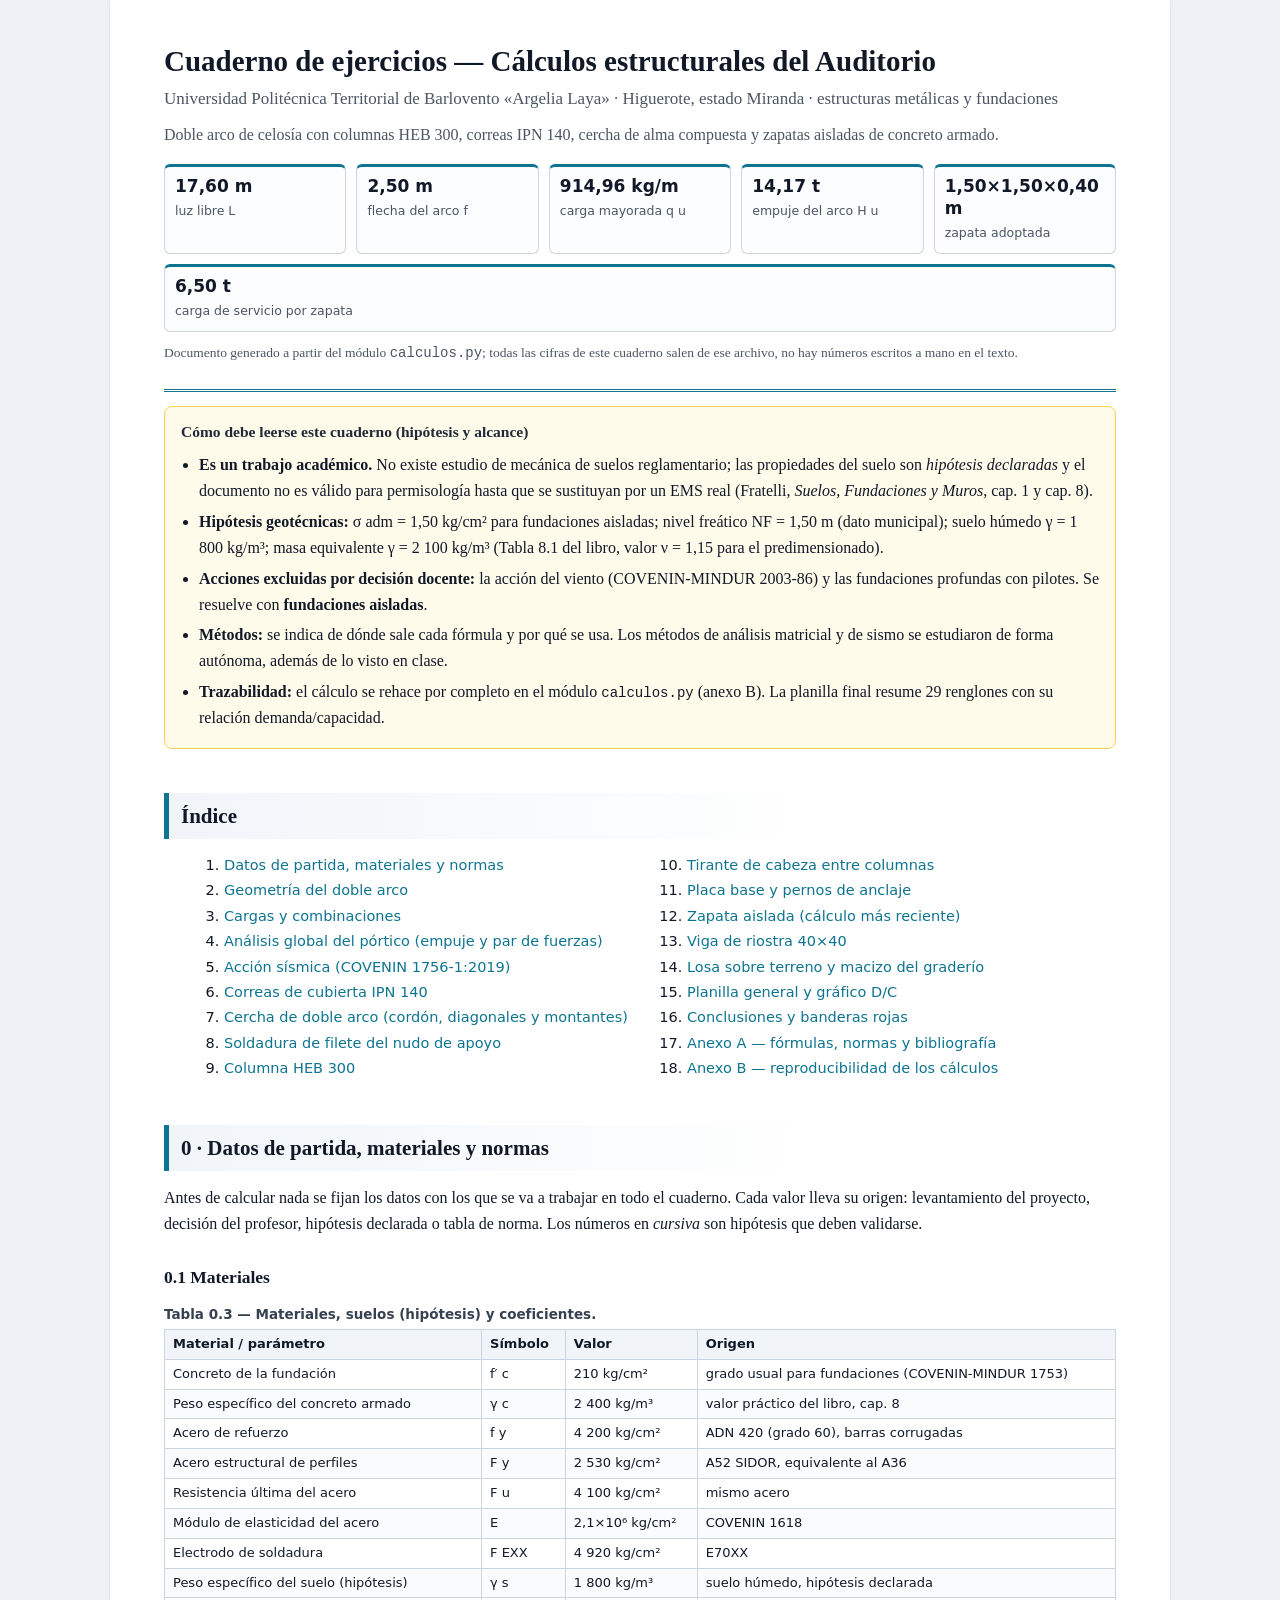
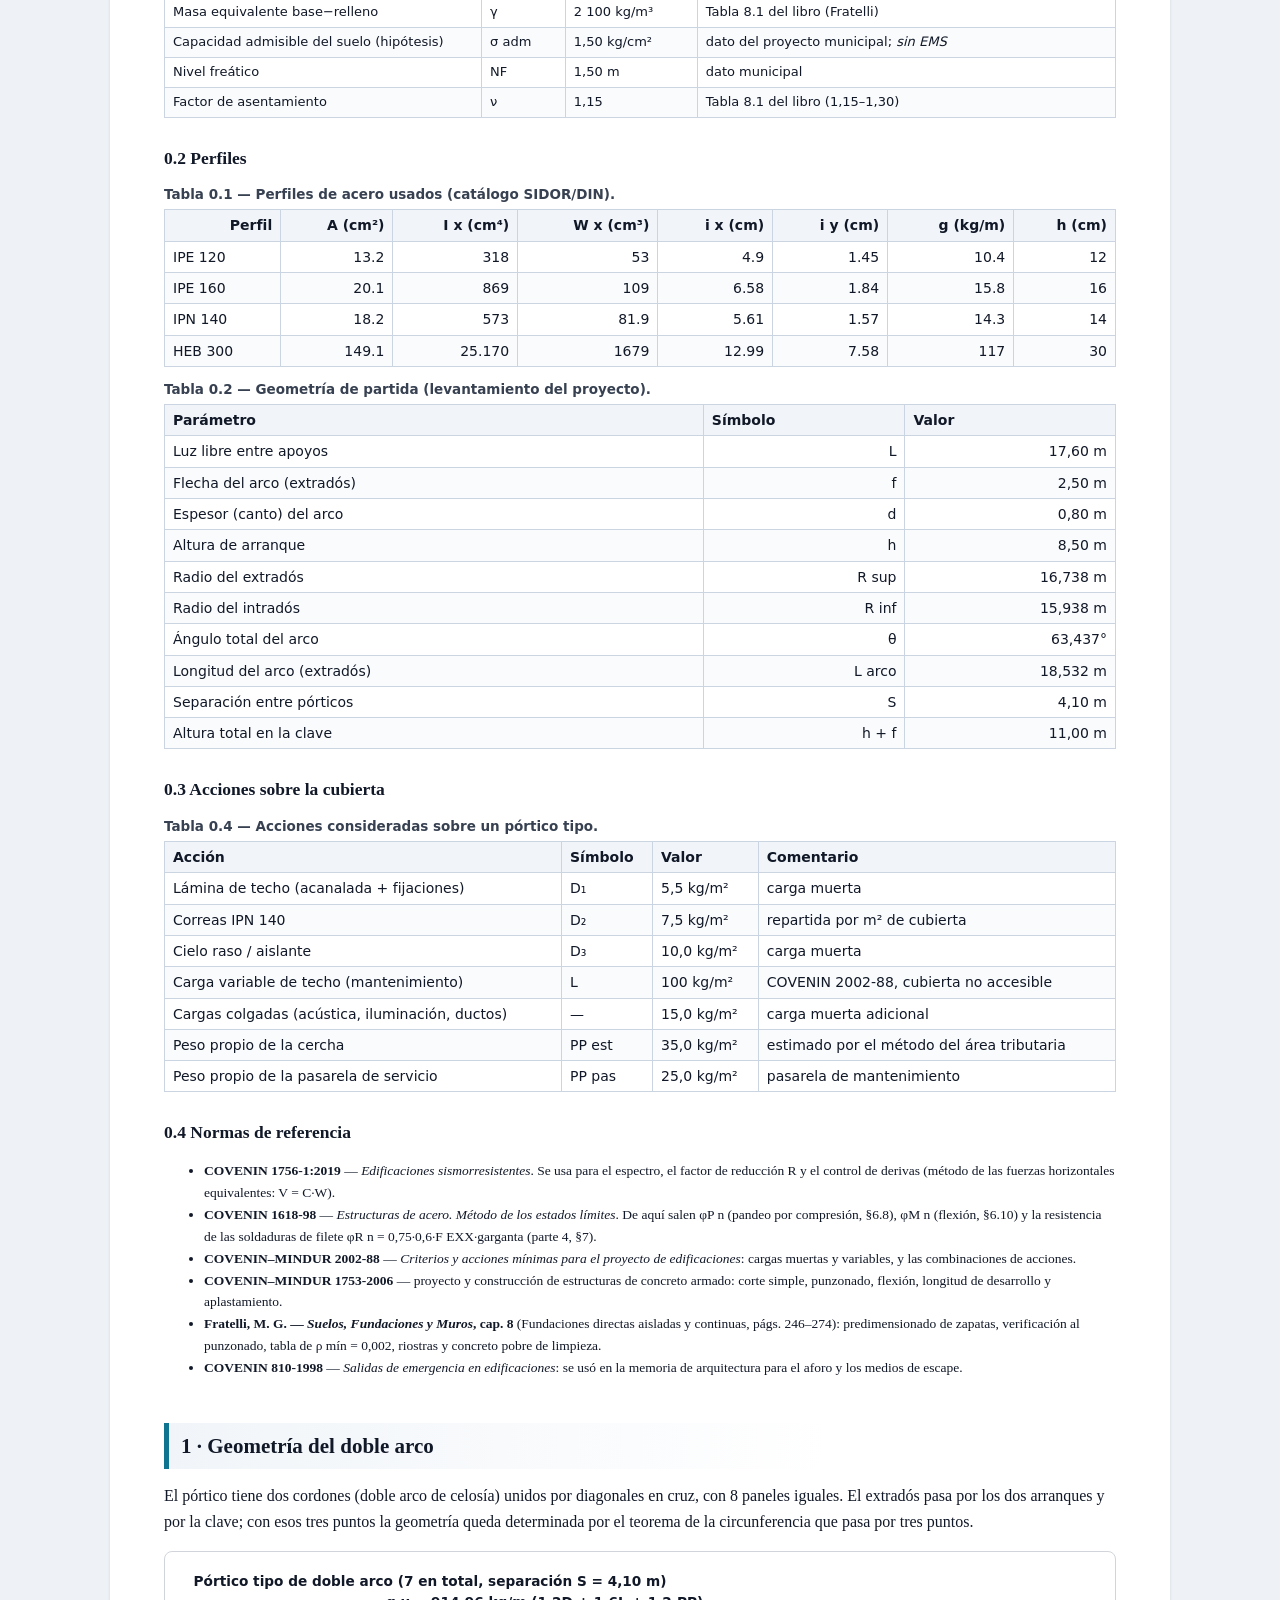
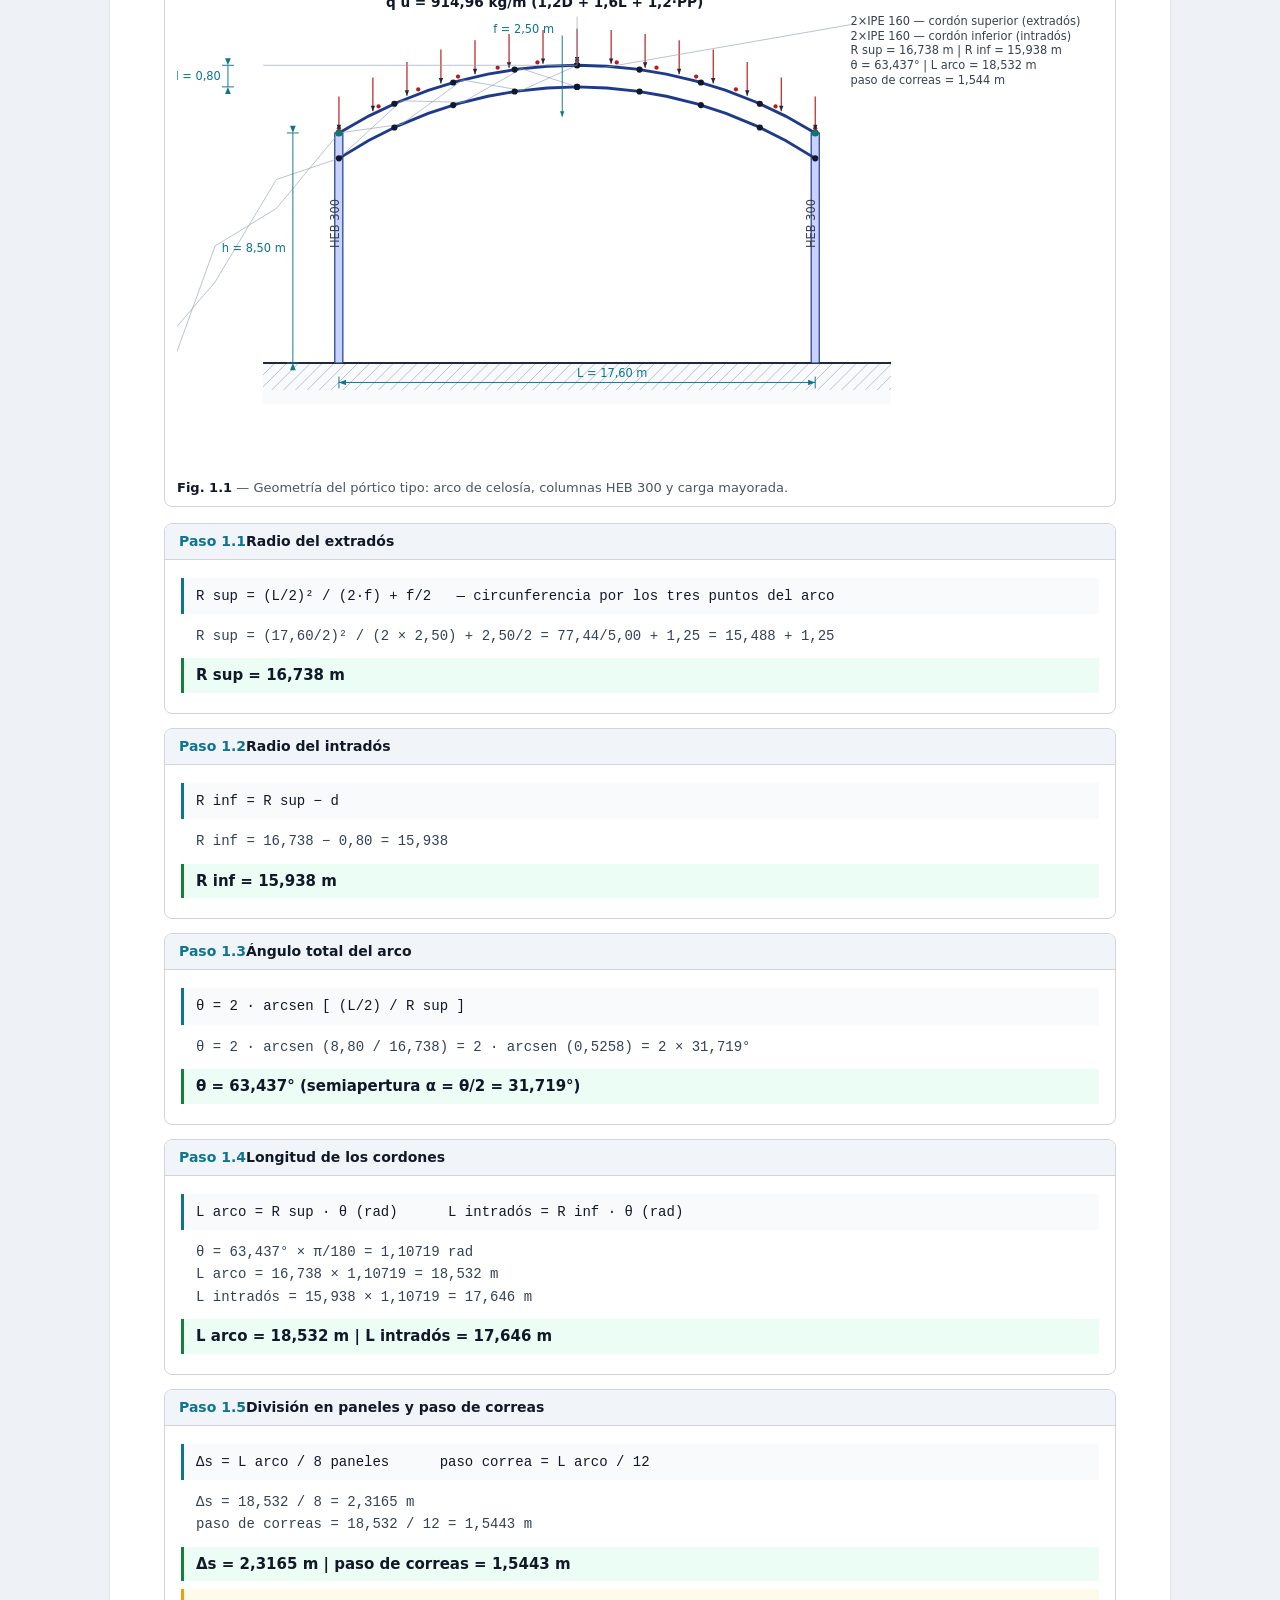
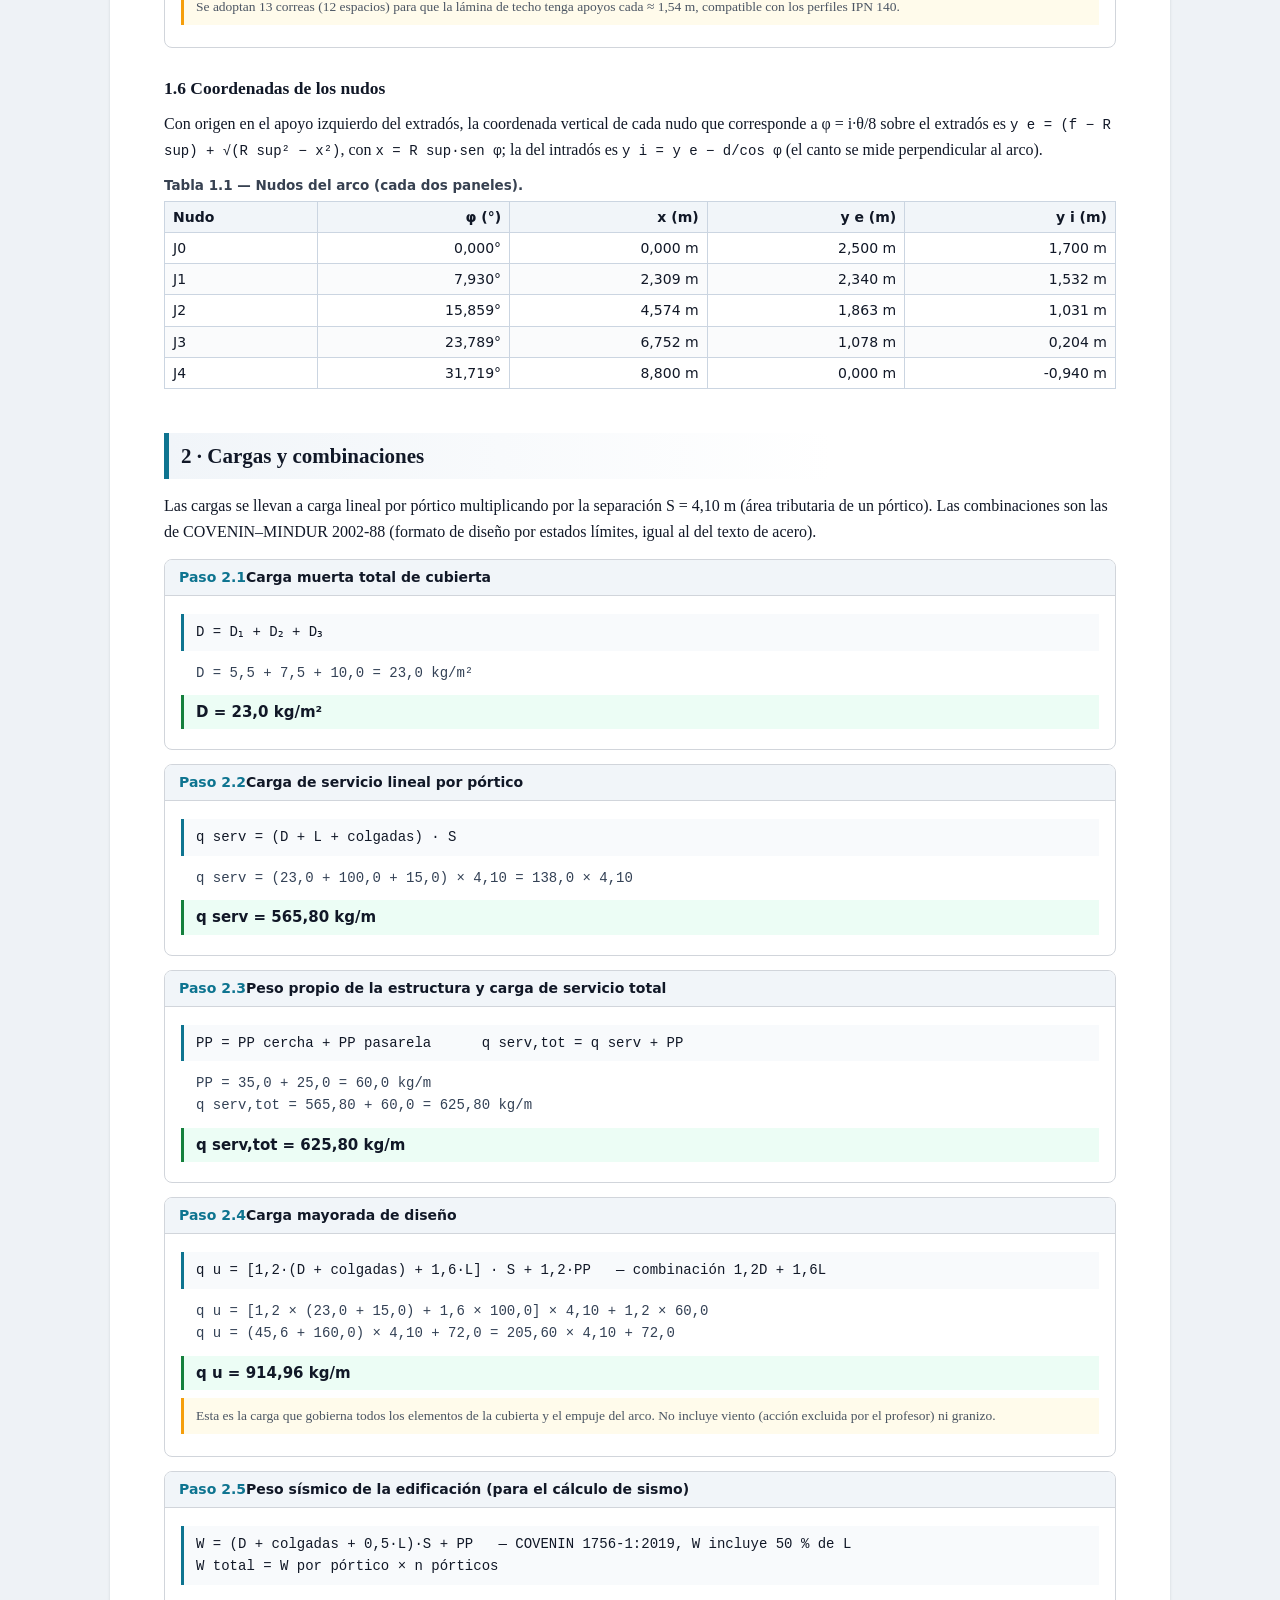
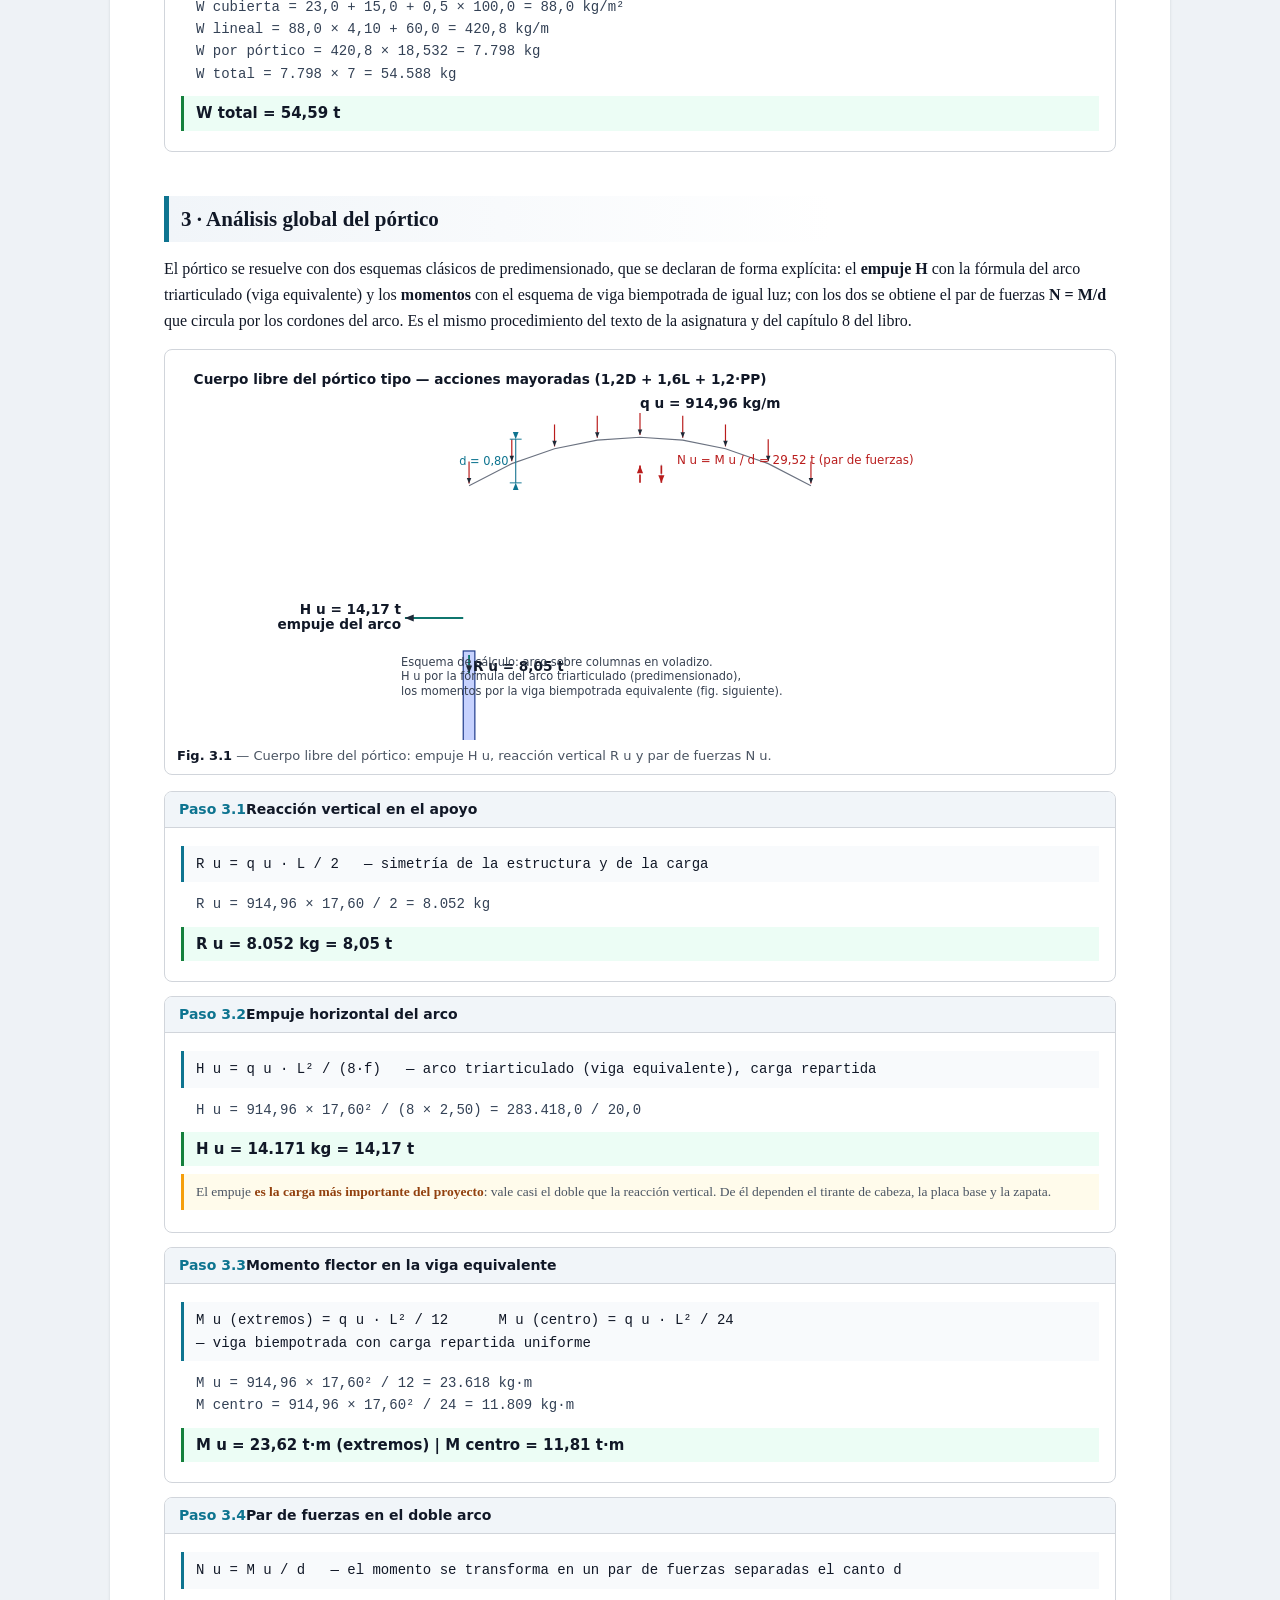
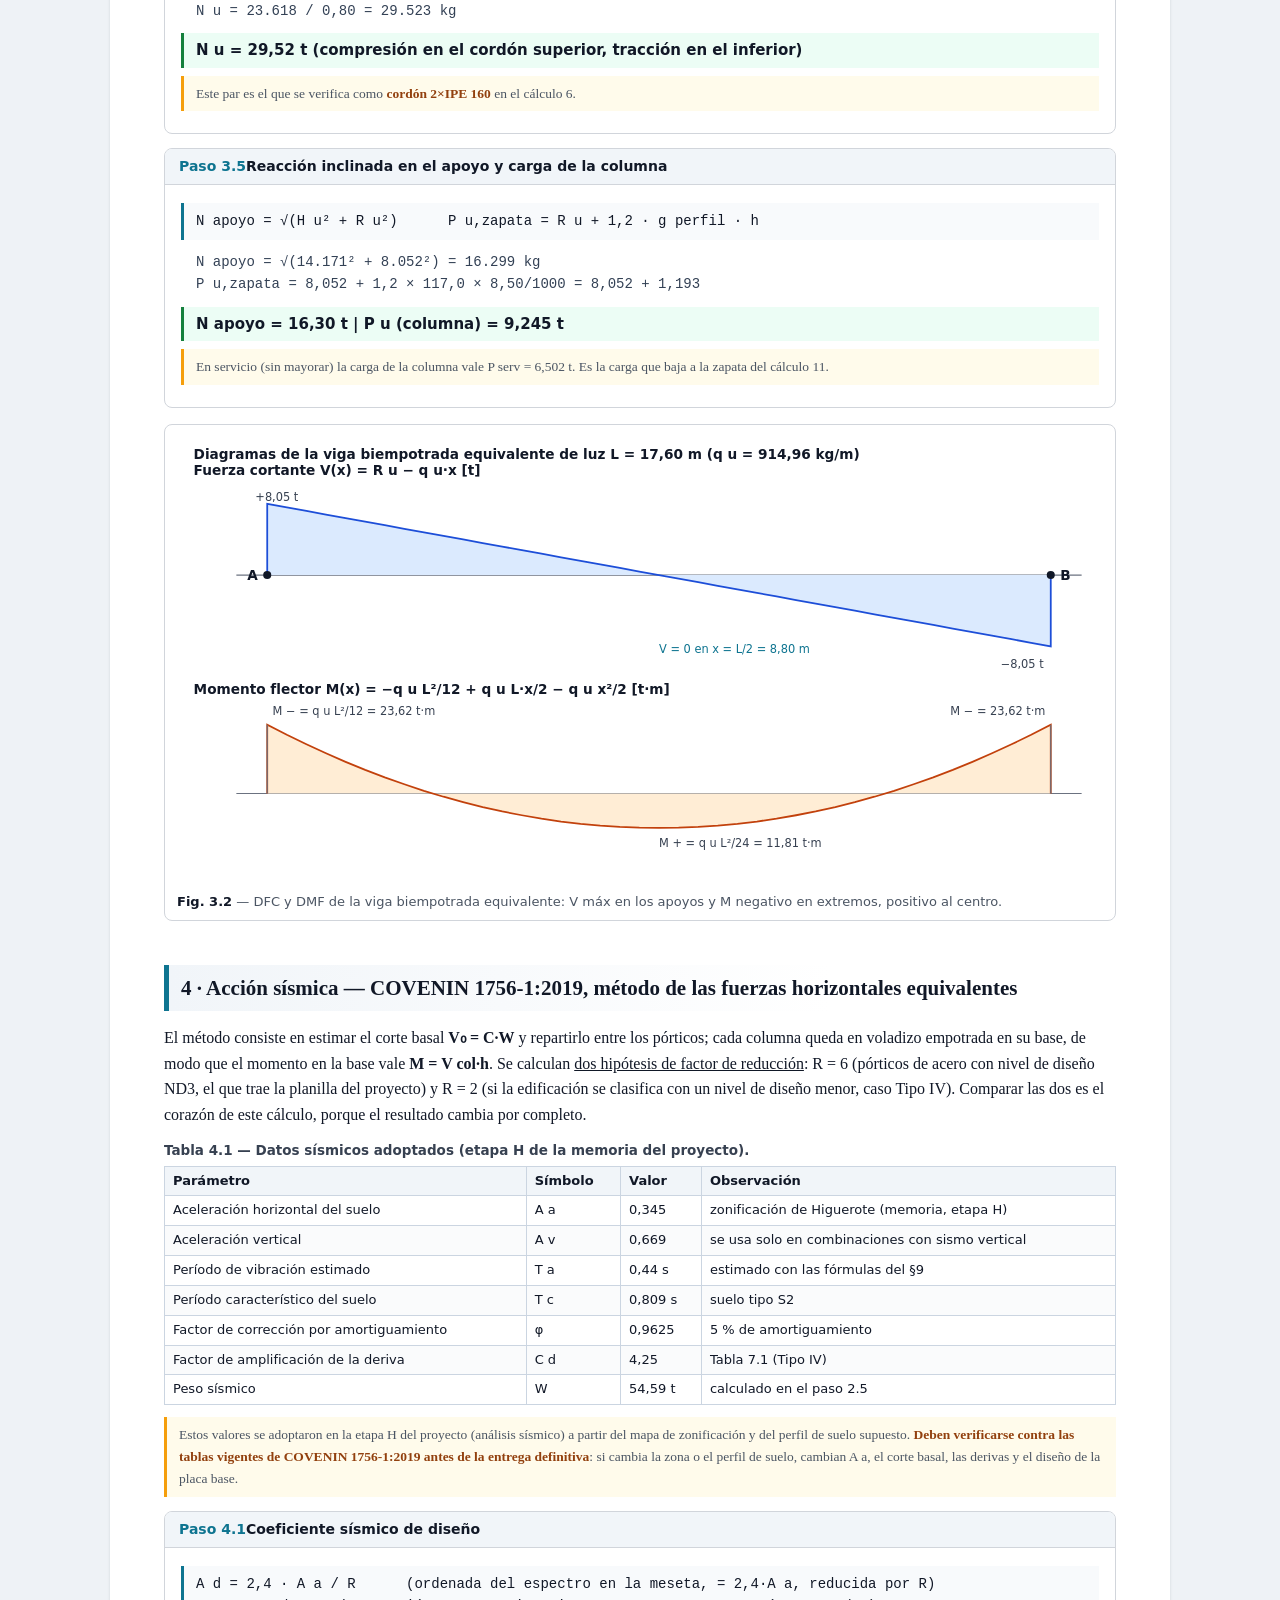
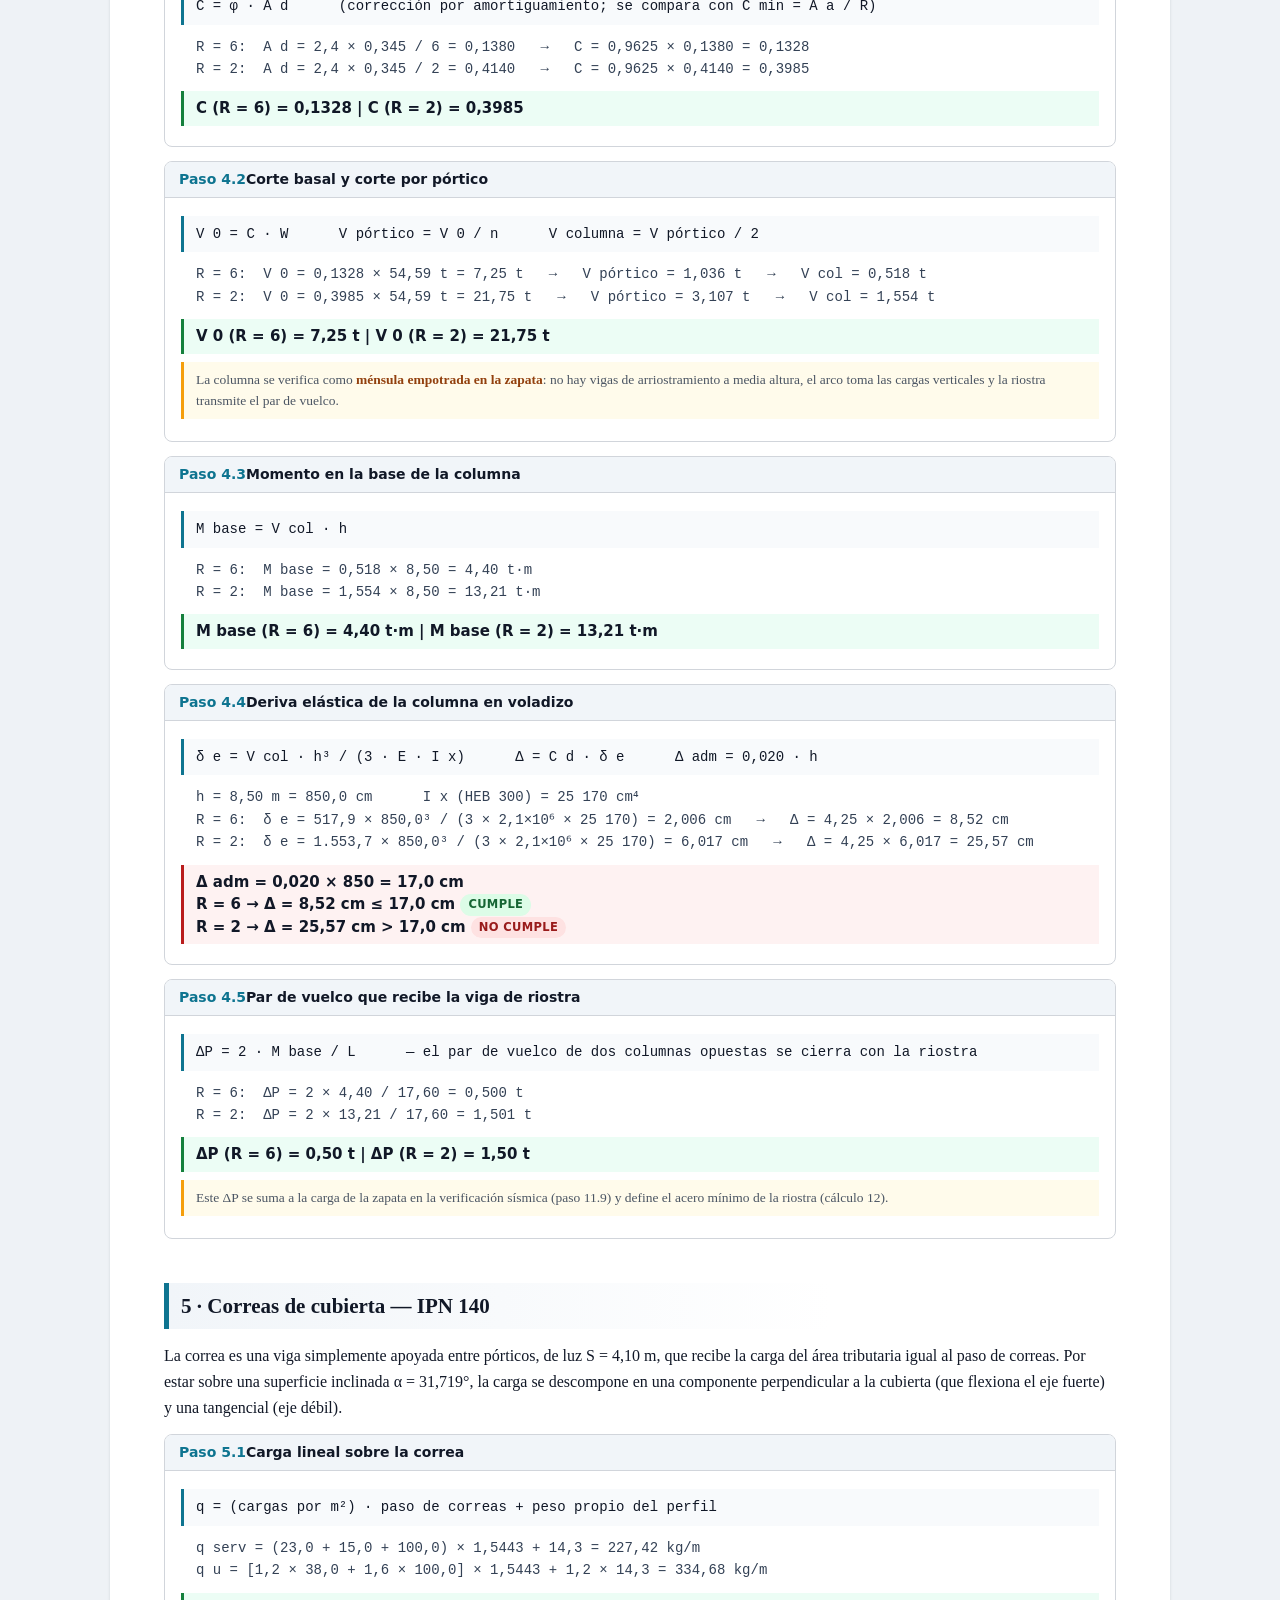
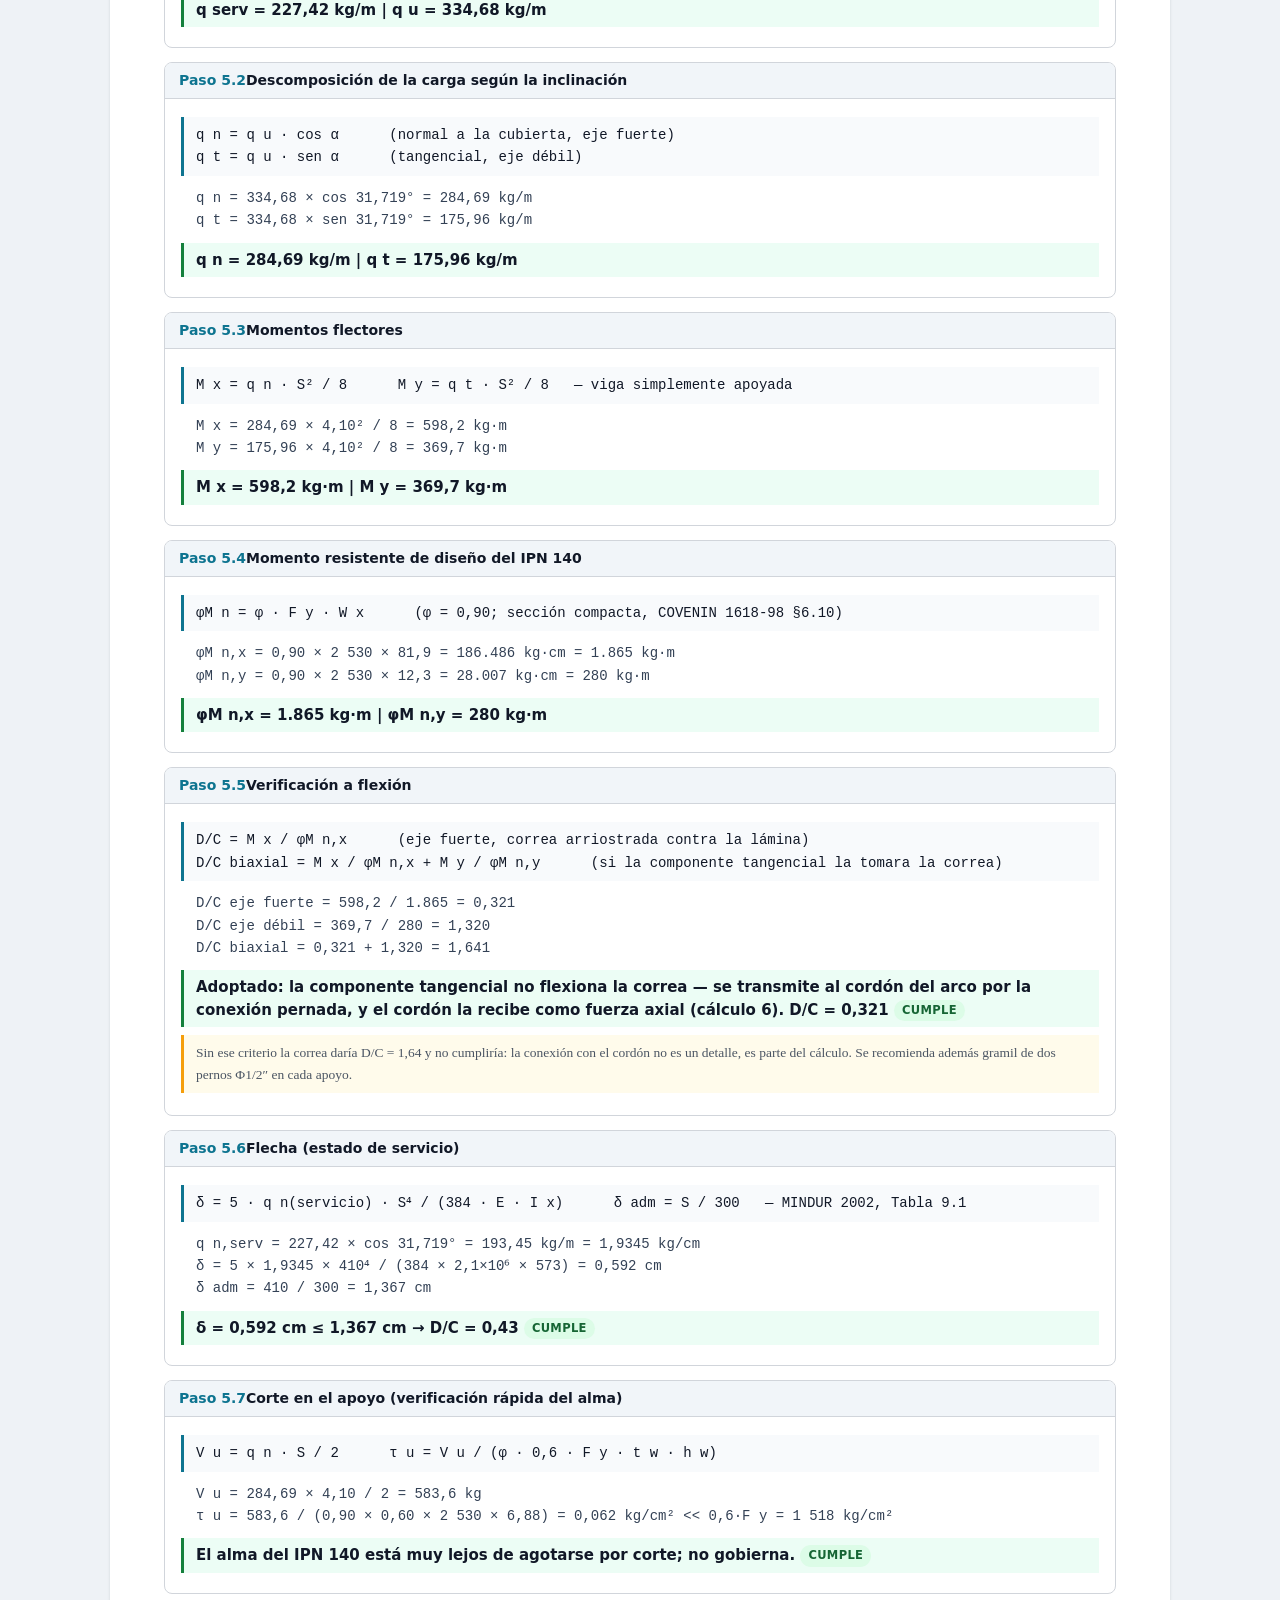
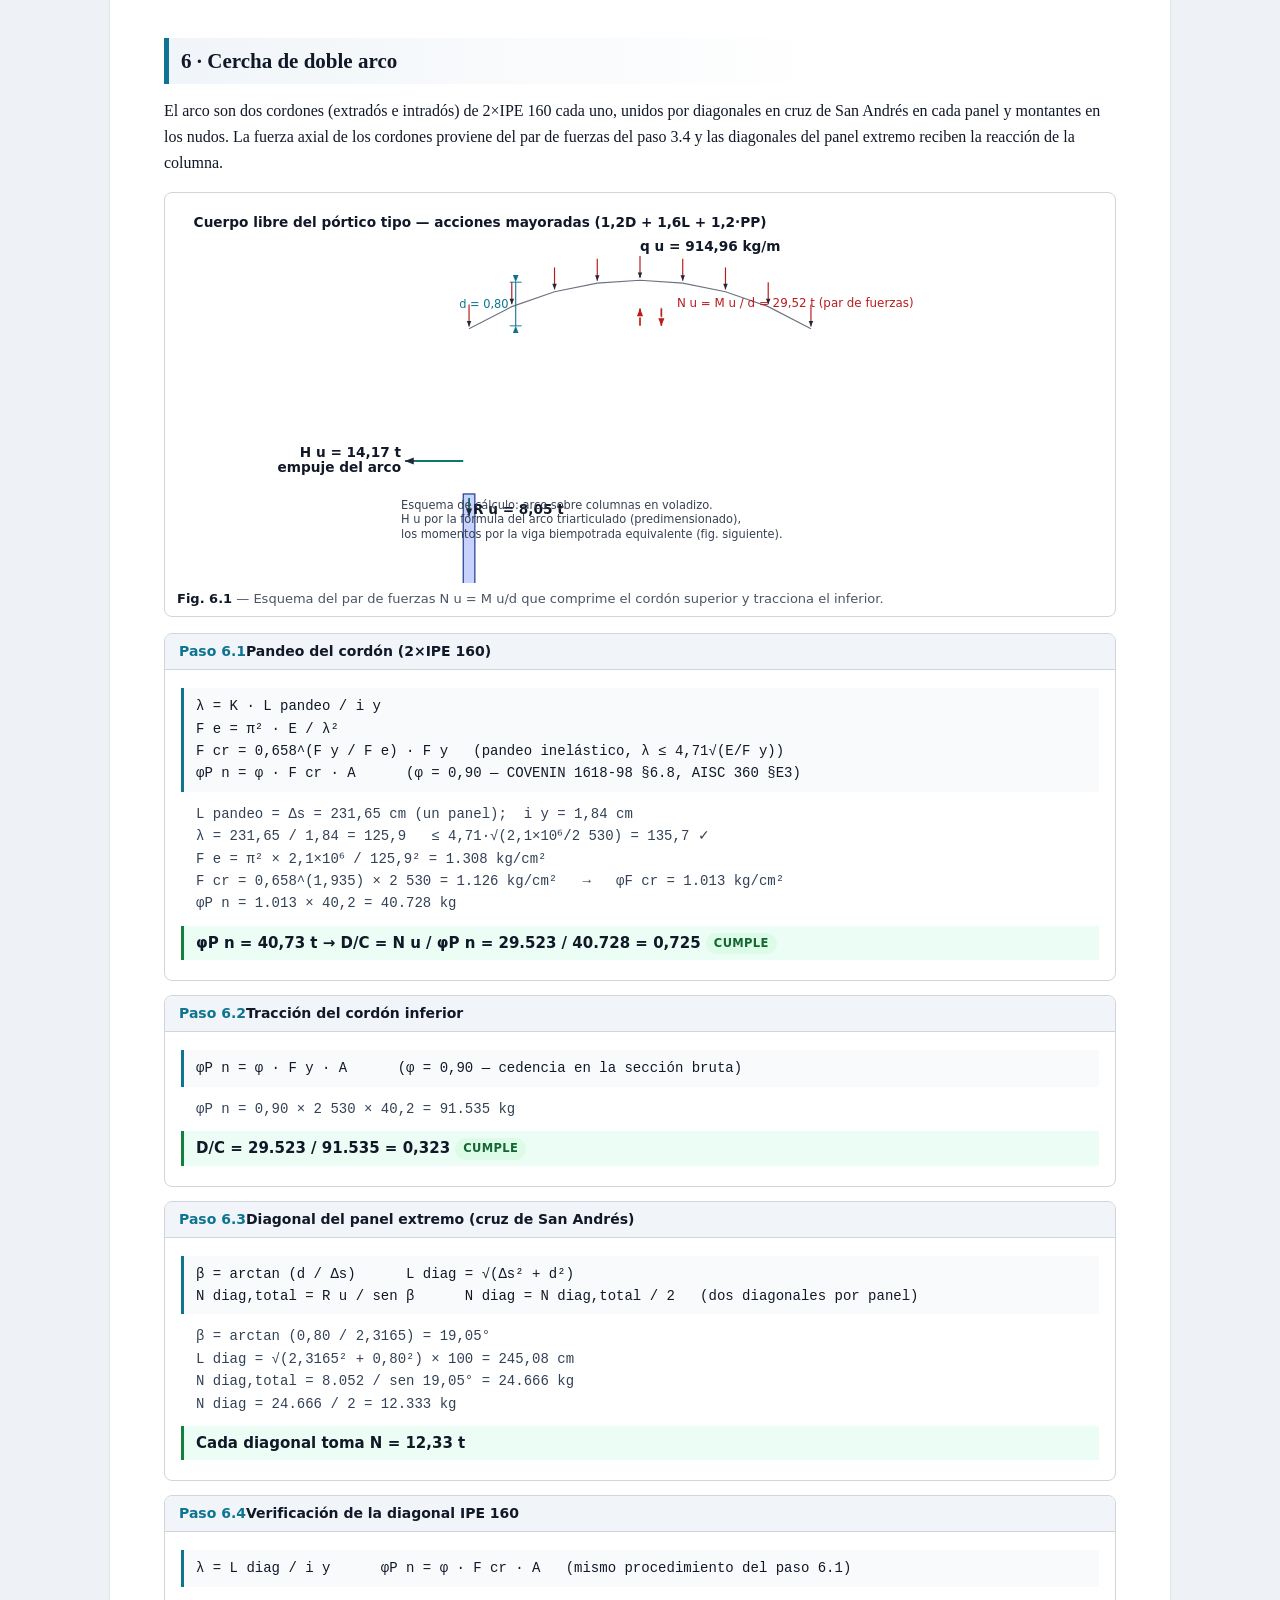
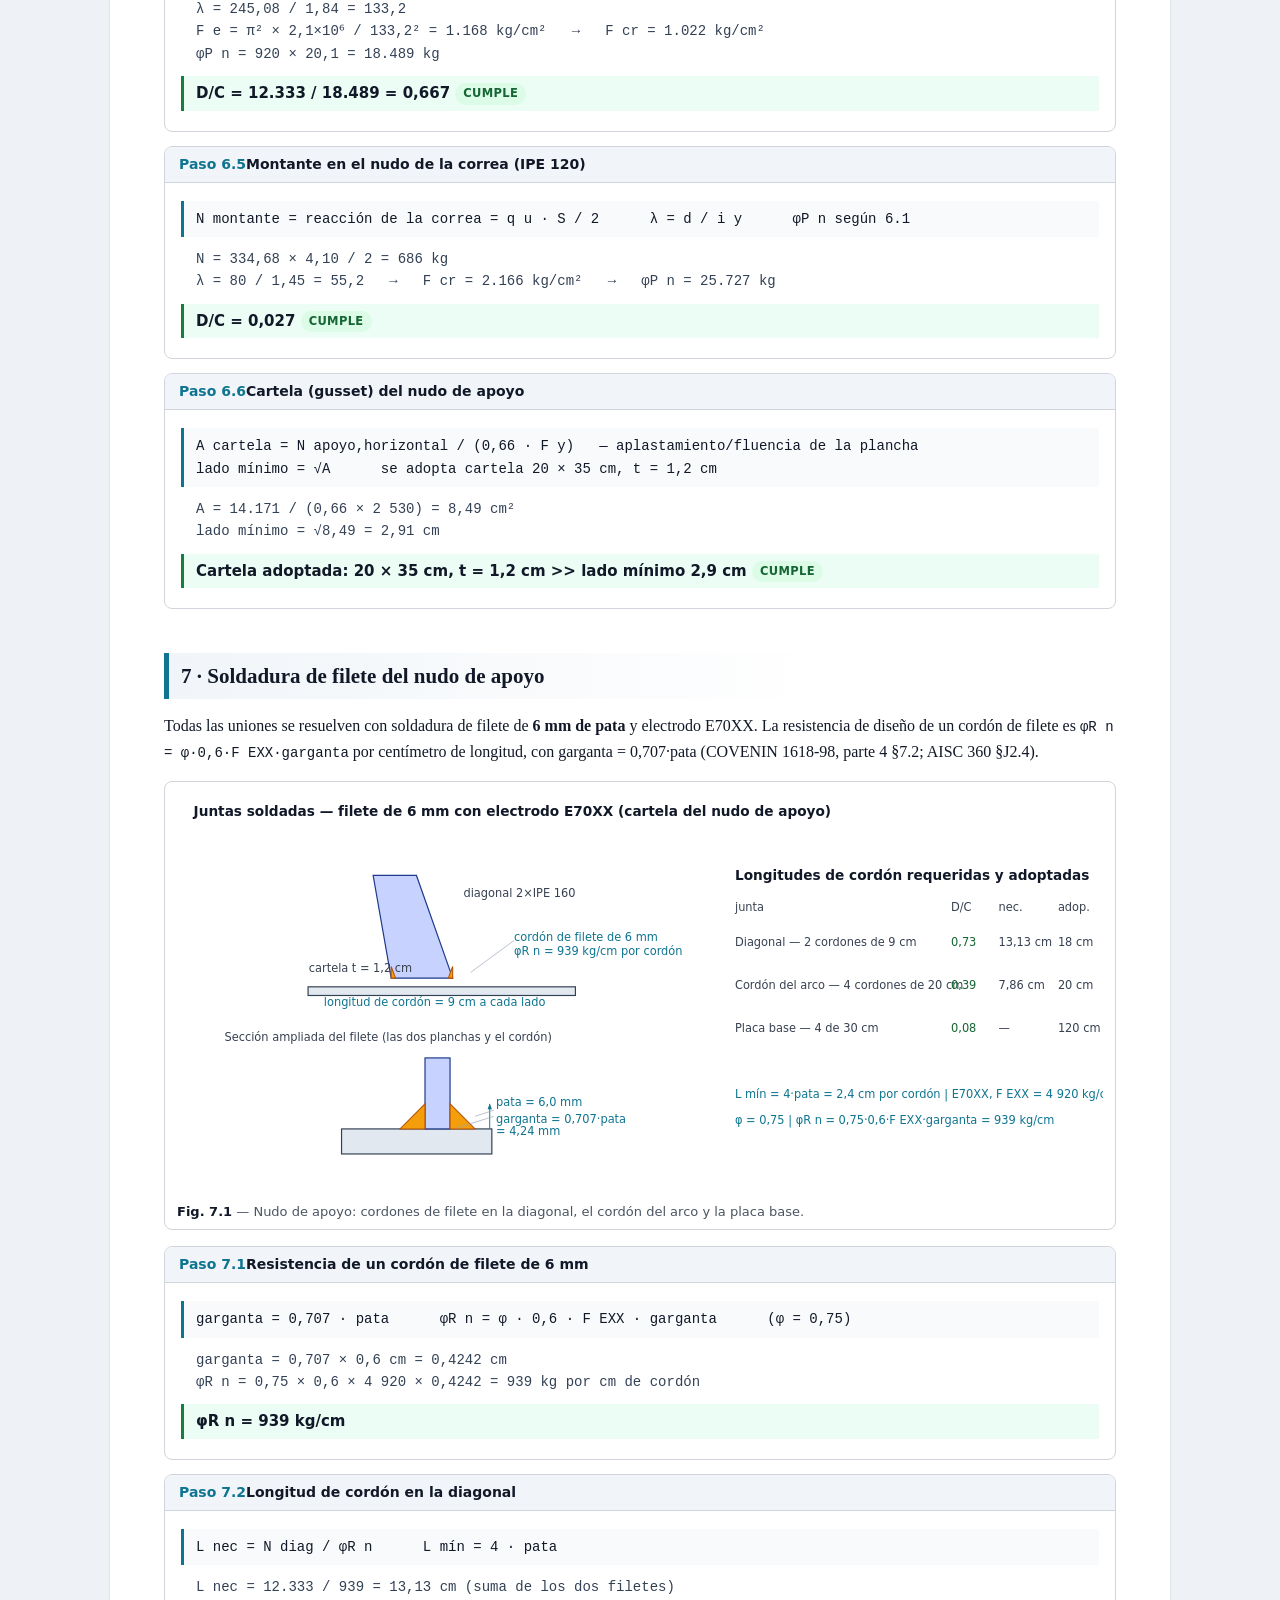
==== cuaderno/cuaderno.html @ 61bf7640 "Cuaderno de cálculos en HTML5 del auditorio (planilla, fórmulas paso a paso y figuras SVG) - calculo" ====
<!DOCTYPE html>
<html lang="es">
<head>
<meta charset="utf-8">
<meta name="viewport" content="width=device-width, initial-scale=1">
<title>Cuaderno de cálculos — Auditorio UPT Barlovento «Argelia Laya» (Higuerote)</title>
<style>
:root{
  --ink:#111827; --sub:#4b5563; --rule:#d1d5db; --accent:#0e7490; --accent2:#0f766e;
  --ok:#15803d; --bad:#b91c1c; --warn-bg:#fffbeb; --warn-br:#f59e0b;
  --fml-bg:#f8fafc; --res-bg:#ecfdf5; --bad-bg:#fef2f2;
}
*{box-sizing:border-box}
html{-webkit-text-size-adjust:100%}
body{margin:0;background:#eef2f6;color:var(--ink);
     font:16px/1.62 Georgia,'Times New Roman',serif}
.hoja{max-width:1060px;margin:0 auto;background:#fff;padding:44px 54px 64px;
      box-shadow:0 1px 3px rgba(15,23,42,.12)}
h1{font-size:29px;line-height:1.22;margin:0 0 6px}
h1+.sub{font-size:17px;color:var(--sub);margin:0 0 4px}
h2{font-size:21px;margin:44px 0 14px;padding:6px 0 6px 12px;border-left:5px solid var(--accent);
   background:linear-gradient(90deg,#f1f5f9,transparent 70%)}
h3{font-size:17.5px;margin:26px 0 8px}
h4{font-size:15.5px;margin:18px 0 6px;color:#1f2937}
p{margin:9px 0}
small,.small{font-size:13.5px}
.sub{color:var(--sub)}
code,.mono{font:14px/1.5 ui-monospace,SFMono-Regular,Consolas,'Liberation Mono',monospace}
a{color:#0e7490}
hr{border:0;border-top:1px solid var(--rule);margin:26px 0}
/* ---------- portada ---------- */
.portada{border-bottom:3px double var(--accent);padding-bottom:16px;margin-bottom:8px}
.portada .meta{font-size:13.5px;color:var(--sub);margin-top:10px}
.kpis{display:flex;flex-wrap:wrap;gap:10px;margin:16px 0 4px}
.kpi{flex:1 1 160px;border:1px solid var(--rule);border-top:3px solid var(--accent);border-radius:6px;
     padding:8px 10px;background:#fbfdff}
.kpi b{display:block;font:600 17px/1.3 system-ui,-apple-system,sans-serif}
.kpi span{font-size:12.5px;color:var(--sub);font-family:system-ui,-apple-system,sans-serif}
.caja{border:1px solid var(--rule);border-radius:8px;padding:12px 16px;background:#fbfdff;margin:14px 0}
.caja.aviso{background:var(--warn-bg);border-color:#fcd34d}
.caja.aviso h4{margin-top:0}
.caja ul{margin:8px 0 4px 18px;padding:0}
.caja li{margin:5px 0}
/* ---------- pasos de cálculo ---------- */
.calc{border:1px solid var(--rule);border-radius:8px;background:#fff;margin:14px 0;overflow:hidden}
.calc>.hd{background:#f1f5f9;border-bottom:1px solid var(--rule);padding:7px 14px;
          font:600 14px/1.5 system-ui,-apple-system,sans-serif}
.calc>.hd .n{display:inline-block;min-width:64px;color:var(--accent)}
.calc>.bd{padding:10px 16px 14px}
.fml{font:14px/1.6 ui-monospace,SFMono-Regular,Consolas,monospace;background:var(--fml-bg);
     border-left:3px solid var(--accent);padding:7px 12px;margin:8px 0;overflow-x:auto;white-space:pre-wrap}
.sus{font:14px/1.6 ui-monospace,SFMono-Regular,Consolas,monospace;color:#334155;
     padding:3px 0 3px 15px;margin:2px 0 8px;overflow-x:auto;white-space:pre-wrap}
.res{font:600 15px/1.5 system-ui,-apple-system,sans-serif;background:var(--res-bg);
     border-left:3px solid var(--ok);padding:6px 12px;margin:6px 0}
.res.bad{background:var(--bad-bg);border-color:var(--bad)}
.res ul{margin:0 0 0 16px;padding:0}
.nota{font-size:13.5px;background:var(--warn-bg);border-left:3px solid var(--warn-br);
      padding:7px 12px;margin:8px 0;color:#4b5563}
.nota b{color:#92400e}
.badge{display:inline-block;padding:1px 8px;border-radius:999px;font:600 11.5px/1.7 system-ui,sans-serif;
       letter-spacing:.03em;text-transform:uppercase;vertical-align:1px}
.b-ok{background:#dcfce7;color:#166534}
.b-bad{background:#fee2e2;color:#991b1b}
.b-nt{background:#e2e8f0;color:#334155}
/* ---------- tablas ---------- */
table{width:100%;border-collapse:collapse;margin:12px 0;font:14px/1.45 system-ui,-apple-system,sans-serif}
caption{caption-side:top;text-align:left;font:600 13.5px/1.5 system-ui,sans-serif;color:#374151;padding-bottom:5px}
th,td{border:1px solid #cbd5e1;padding:5px 8px;vertical-align:top}
th{background:#f1f5f9;text-align:left;font-weight:600}
td.n,th.n{text-align:right;font-variant-numeric:tabular-nums}
tbody tr:nth-child(even) td{background:#fafbfc}
table.chica{font-size:13px}
tr.tot td{font-weight:600;background:#f1f5f9!important}
/* ---------- figuras ---------- */
figure{margin:16px 0;border:1px solid var(--rule);border-radius:8px;padding:10px 12px 8px;background:#fff}
figure svg{display:block;width:100%;height:auto}
figcaption{font:13px/1.5 system-ui,-apple-system,sans-serif;color:var(--sub);margin-top:6px}
figcaption b{color:var(--ink)}
/* ---------- índice ---------- */
ol.toc{columns:2;column-gap:34px;font:14.5px/1.75 system-ui,-apple-system,sans-serif;margin:8px 0 0 20px}
ol.toc a{text-decoration:none}
ol.toc a:hover{text-decoration:underline}
/* ---------- estilos internos de las figuras SVG ---------- */
.fig{background:#fff}
.fig .ln{fill:none;stroke:#1f2937;stroke-width:1.6}
.fig .ln2{fill:none;stroke:#6b7280;stroke-width:.95}
.fig .thin{fill:none;stroke:#94a3b8;stroke-width:.55}
.fig .dash{fill:none;stroke:#b45309;stroke-width:1.3;stroke-dasharray:6 4}
.fig .dim{fill:none;stroke:#0e7490;stroke-width:.8}
.fig .steel{fill:none;stroke:#1e3a8a;stroke-width:2.4}
.fig .bar{fill:none;stroke:#0f766e;stroke-width:1.5}
.fig .bar2{fill:#0f766e;stroke:#0f766e}
.fig .bolt{fill:none;stroke:#334155;stroke-width:1.1}
.fig .stirrup{fill:none;stroke:#7c3aed;stroke-width:1.1}
.fig .weld,.fig .weld2{fill:#f59e0b;stroke:#b45309;stroke-width:.9}
.fig .weld2{fill:none;stroke:#b45309;stroke-width:2.6;stroke-linecap:round}
.fig .qload{fill:none;stroke:#b91c1c;stroke-width:1}
.fig .Npar{fill:none;stroke:#b91c1c;stroke-width:1.4;stroke-dasharray:7 4}
.fig .Harrow{fill:none;stroke:#0f766e;stroke-width:1.6}
.fig .pl{fill:none;stroke:#b45309;stroke-width:1.2}
.fig .nf{fill:none;stroke:#0284c7;stroke-width:1;stroke-dasharray:9 3 2 3}
.fig .scut{fill:none;stroke:#be123c;stroke-width:1.1;stroke-dasharray:5 3}
.fig .dfc{fill:none;stroke:#1d4ed8;stroke-width:1.5}
.fig .dfcfill{fill:#dbeafe;stroke:none}
.fig .dmf{fill:none;stroke:#c2410c;stroke-width:1.5}
.fig .dmffill{fill:#ffedd5;stroke:none}
.fig .conc{fill:#e2e8f0;stroke:#334155;stroke-width:1}
.fig .poor{fill:#d6d3d1;stroke:#57534e;stroke-width:.8}
.fig .soilfill{fill:#f1f5f9;stroke:none}
.fig .placa{fill:#fde68a;stroke:#92400e;stroke-width:1}
.fig .steelbox,.fig .steelbox2{fill:#c7d2fe;stroke:#1e3a8a;stroke-width:1}
.fig .steelfill{fill:#dbeafe;stroke:#1e3a8a;stroke-width:1}
.fig .colbox{fill:#a5b4fc;stroke:#1e3a8a;stroke-width:1}
.fig .macizo{fill:#e2e8f0;stroke:#94a3b8;stroke-width:.6}
.fig .ground{fill:#f8fafc;stroke:none}
.fig .dot{fill:#111827}.fig .dot2{fill:#b91c1c}.fig .dot3{fill:#0f766e}
.fig .track{fill:#eef2f7;stroke:none}
.fig .barok{fill:#16a34a}.fig .barbad{fill:#dc2626}
.fig .lim{fill:none;stroke:#dc2626;stroke-width:1.4}
.fig .grid{fill:none;stroke:#cbd5e1;stroke-width:.8}
.fig .tx{font:11px -apple-system,system-ui,sans-serif;fill:#111827}
.fig .txs{font:9.6px -apple-system,system-ui,sans-serif;fill:#374151}
.fig .txb{font:bold 11.5px -apple-system,system-ui,sans-serif;fill:#111827}
.fig .txdim{font:9.6px -apple-system,system-ui,sans-serif;fill:#0e7490}
.fig .txnf{font:9.6px -apple-system,system-ui,sans-serif;fill:#0284c7}
.fig .txr{font:10px -apple-system,system-ui,sans-serif;fill:#b91c1c}
.fig .txdc{font:9.6px -apple-system,system-ui,sans-serif;fill:#166534}
.fig .txbad{font:bold 9.6px -apple-system,system-ui,sans-serif;fill:#b91c1c}
.fig .txlim{font:9.6px -apple-system,system-ui,sans-serif;fill:#b91c1c}
/* ---------- impresión ---------- */
@media print{
  body{background:#fff;font-size:11pt}
  .hoja{box-shadow:none;max-width:none;padding:0 12mm}
  h2{break-before:page}
  h1,h2,h3{break-after:avoid}
  .calc,figure,table,.caja{break-inside:avoid}
  a{color:inherit}
}
</style>
</head>
<body>
<div class="hoja">

<div class="portada">
  <h1>Cuaderno de ejercicios — Cálculos estructurales del Auditorio</h1>
  <p class="sub">Universidad Politécnica Territorial de Barlovento «Argelia Laya» · Higuerote,
     estado Miranda · estructuras metálicas y fundaciones</p>
  <p class="sub">Doble arco de celosía con columnas HEB 300, correas IPN 140, cercha de alma
     compuesta y zapatas aisladas de concreto armado.</p>
  <div class="kpis">
    <div class="kpi"><b>17,60 m</b><span>luz libre L</span></div>
    <div class="kpi"><b>2,50 m</b><span>flecha del arco f</span></div>
    <div class="kpi"><b>914,96 kg/m</b><span>carga mayorada q u</span></div>
    <div class="kpi"><b>14,17 t</b><span>empuje del arco H u</span></div>
    <div class="kpi"><b>1,50×1,50×0,40 m</b><span>zapata adoptada</span></div>
    <div class="kpi"><b>6,50 t</b><span>carga de servicio por zapata</span></div>
  </div>
  <p class="meta">Documento generado a partir del módulo <code>calculos.py</code>; todas las cifras
     de este cuaderno salen de ese archivo, no hay números escritos a mano en el texto.</p>
</div>

<div class="caja aviso">
  <h4>Cómo debe leerse este cuaderno (hipótesis y alcance)</h4>
  <ul>
    <li><b>Es un trabajo académico.</b> No existe estudio de mecánica de suelos reglamentario;
        las propiedades del suelo son <i>hipótesis declaradas</i> y el documento no es válido para
        permisología hasta que se sustituyan por un EMS real
        (Fratelli, <i>Suelos, Fundaciones y Muros</i>, cap. 1 y cap. 8).</li>
    <li><b>Hipótesis geotécnicas:</b> σ adm = 1,50 kg/cm² para fundaciones aisladas; nivel freático
        NF = 1,50 m (dato municipal); suelo húmedo γ = 1 800 kg/m³; masa equivalente
        γ = 2 100 kg/m³ (Tabla 8.1 del libro, valor ν = 1,15 para el predimensionado).</li>
    <li><b>Acciones excluidas por decisión docente:</b> la acción del viento (COVENIN-MINDUR
        2003-86) y las fundaciones profundas con pilotes. Se resuelve con <b>fundaciones aisladas</b>.</li>
    <li><b>Métodos:</b> se indica de dónde sale cada fórmula y por qué se usa. Los métodos de
        análisis matricial y de sismo se estudiaron de forma autónoma, además de lo visto en clase.</li>
    <li><b>Trazabilidad:</b> el cálculo se rehace por completo en el módulo <code>calculos.py</code>
        (anexo B). La planilla final resume 29 renglones con su relación demanda/capacidad.</li>
  </ul>
</div>

<h2 id="indice">Índice</h2>
<ol class="toc">
  <li><a href="#d0">Datos de partida, materiales y normas</a></li>
  <li><a href="#e1">Geometría del doble arco</a></li>
  <li><a href="#e2">Cargas y combinaciones</a></li>
  <li><a href="#e3">Análisis global del pórtico (empuje y par de fuerzas)</a></li>
  <li><a href="#e4">Acción sísmica (COVENIN 1756-1:2019)</a></li>
  <li><a href="#e5">Correas de cubierta IPN 140</a></li>
  <li><a href="#e6">Cercha de doble arco (cordón, diagonales y montantes)</a></li>
  <li><a href="#e7">Soldadura de filete del nudo de apoyo</a></li>
  <li><a href="#e8">Columna HEB 300</a></li>
  <li><a href="#e9">Tirante de cabeza entre columnas</a></li>
  <li><a href="#e10">Placa base y pernos de anclaje</a></li>
  <li><a href="#e11">Zapata aislada (cálculo más reciente)</a></li>
  <li><a href="#e12">Viga de riostra 40×40</a></li>
  <li><a href="#e13">Losa sobre terreno y macizo del graderío</a></li>
  <li><a href="#planilla">Planilla general y gráfico D/C</a></li>
  <li><a href="#banderas">Conclusiones y banderas rojas</a></li>
  <li><a href="#anexoA">Anexo A — fórmulas, normas y bibliografía</a></li>
  <li><a href="#anexoB">Anexo B — reproducibilidad de los cálculos</a></li>
</ol>


<h2 id="d0">0 · Datos de partida, materiales y normas</h2>
<p>Antes de calcular nada se fijan los datos con los que se va a trabajar en todo el cuaderno.
   Cada valor lleva su origen: levantamiento del proyecto, decisión del profesor, hipótesis
   declarada o tabla de norma. Los números en <i>cursiva</i> son hipótesis que deben validarse.</p>

<h3>0.1 Materiales</h3>
<table class="chica"><caption>Tabla 0.3 — Materiales, suelos (hipótesis) y coeficientes.</caption><thead><tr><th>Material / parámetro</th><th>Símbolo</th><th>Valor</th><th>Origen</th></tr></thead><tbody><tr><td class="">Concreto de la fundación</td><td class="">f′ c</td><td class="">210 kg/cm²</td><td class="">grado usual para fundaciones (COVENIN-MINDUR 1753)</td></tr><tr><td class="">Peso específico del concreto armado</td><td class="">γ c</td><td class="">2 400 kg/m³</td><td class="">valor práctico del libro, cap. 8</td></tr><tr><td class="">Acero de refuerzo</td><td class="">f y</td><td class="">4 200 kg/cm²</td><td class="">ADN 420 (grado 60), barras corrugadas</td></tr><tr><td class="">Acero estructural de perfiles</td><td class="">F y</td><td class="">2 530 kg/cm²</td><td class="">A52 SIDOR, equivalente al A36</td></tr><tr><td class="">Resistencia última del acero</td><td class="">F u</td><td class="">4 100 kg/cm²</td><td class="">mismo acero</td></tr><tr><td class="">Módulo de elasticidad del acero</td><td class="">E</td><td class="">2,1×10⁶ kg/cm²</td><td class="">COVENIN 1618</td></tr><tr><td class="">Electrodo de soldadura</td><td class="">F EXX</td><td class="">4 920 kg/cm²</td><td class="">E70XX</td></tr><tr><td class="">Peso específico del suelo (hipótesis)</td><td class="">γ s</td><td class="">1 800 kg/m³</td><td class="">suelo húmedo, hipótesis declarada</td></tr><tr><td class="">Masa equivalente base−relleno</td><td class="">γ</td><td class="">2 100 kg/m³</td><td class="">Tabla 8.1 del libro (Fratelli)</td></tr><tr><td class="">Capacidad admisible del suelo (hipótesis)</td><td class="">σ adm</td><td class="">1,50 kg/cm²</td><td class="">dato del proyecto municipal; <i>sin EMS</i></td></tr><tr><td class="">Nivel freático</td><td class="">NF</td><td class="">1,50 m</td><td class="">dato municipal</td></tr><tr><td class="">Factor de asentamiento</td><td class="">ν</td><td class="">1,15</td><td class="">Tabla 8.1 del libro (1,15–1,30)</td></tr></tbody></table>

<h3>0.2 Perfiles</h3>
<table class=""><caption>Tabla 0.1 — Perfiles de acero usados (catálogo SIDOR/DIN).</caption><thead><tr><th class="n">Perfil</th><th class="n">A (cm²)</th><th class="n">I x (cm⁴)</th><th class="n">W x (cm³)</th><th class="n">i x (cm)</th><th class="n">i y (cm)</th><th class="n">g (kg/m)</th><th class="n">h (cm)</th></tr></thead><tbody><tr><td class="">IPE 120</td><td class="n">13.2</td><td class="n">318</td><td class="n">53</td><td class="n">4.9</td><td class="n">1.45</td><td class="n">10.4</td><td class="n">12</td></tr><tr><td class="">IPE 160</td><td class="n">20.1</td><td class="n">869</td><td class="n">109</td><td class="n">6.58</td><td class="n">1.84</td><td class="n">15.8</td><td class="n">16</td></tr><tr><td class="">IPN 140</td><td class="n">18.2</td><td class="n">573</td><td class="n">81.9</td><td class="n">5.61</td><td class="n">1.57</td><td class="n">14.3</td><td class="n">14</td></tr><tr><td class="">HEB 300</td><td class="n">149.1</td><td class="n">25.170</td><td class="n">1679</td><td class="n">12.99</td><td class="n">7.58</td><td class="n">117</td><td class="n">30</td></tr></tbody></table>
<table class=""><caption>Tabla 0.2 — Geometría de partida (levantamiento del proyecto).</caption><thead><tr><th>Parámetro</th><th>Símbolo</th><th>Valor</th></tr></thead><tbody><tr><td class="">Luz libre entre apoyos</td><td class="n">L</td><td class="n">17,60 m</td></tr><tr><td class="">Flecha del arco (extradós)</td><td class="n">f</td><td class="n">2,50 m</td></tr><tr><td class="">Espesor (canto) del arco</td><td class="n">d</td><td class="n">0,80 m</td></tr><tr><td class="">Altura de arranque</td><td class="n">h</td><td class="n">8,50 m</td></tr><tr><td class="">Radio del extradós</td><td class="n">R sup</td><td class="n">16,738 m</td></tr><tr><td class="">Radio del intradós</td><td class="n">R inf</td><td class="n">15,938 m</td></tr><tr><td class="">Ángulo total del arco</td><td class="n">θ</td><td class="n">63,437°</td></tr><tr><td class="">Longitud del arco (extradós)</td><td class="n">L arco</td><td class="n">18,532 m</td></tr><tr><td class="">Separación entre pórticos</td><td class="n">S</td><td class="n">4,10 m</td></tr><tr><td class="">Altura total en la clave</td><td class="n">h + f</td><td class="n">11,00 m</td></tr></tbody></table>

<h3>0.3 Acciones sobre la cubierta</h3>
<table class=""><caption>Tabla 0.4 — Acciones consideradas sobre un pórtico tipo.</caption><thead><tr><th>Acción</th><th>Símbolo</th><th>Valor</th><th>Comentario</th></tr></thead><tbody><tr><td class="">Lámina de techo (acanalada + fijaciones)</td><td class="">D₁</td><td class="">5,5 kg/m²</td><td class="">carga muerta</td></tr><tr><td class="">Correas IPN 140</td><td class="">D₂</td><td class="">7,5 kg/m²</td><td class="">repartida por m² de cubierta</td></tr><tr><td class="">Cielo raso / aislante</td><td class="">D₃</td><td class="">10,0 kg/m²</td><td class="">carga muerta</td></tr><tr><td class="">Carga variable de techo (mantenimiento)</td><td class="">L</td><td class="">100 kg/m²</td><td class="">COVENIN 2002-88, cubierta no accesible</td></tr><tr><td class="">Cargas colgadas (acústica, iluminación, ductos)</td><td class="">—</td><td class="">15,0 kg/m²</td><td class="">carga muerta adicional</td></tr><tr><td class="">Peso propio de la cercha</td><td class="">PP est</td><td class="">35,0 kg/m²</td><td class="">estimado por el método del área tributaria</td></tr><tr><td class="">Peso propio de la pasarela de servicio</td><td class="">PP pas</td><td class="">25,0 kg/m²</td><td class="">pasarela de mantenimiento</td></tr></tbody></table>

<h3>0.4 Normas de referencia</h3>
<ul class="small">
  <li><b>COVENIN 1756-1:2019</b> — <i>Edificaciones sismorresistentes</i>. Se usa para el
      espectro, el factor de reducción R y el control de derivas (método de las fuerzas
      horizontales equivalentes: V = C·W).</li>
  <li><b>COVENIN 1618-98</b> — <i>Estructuras de acero. Método de los estados límites</i>.
      De aquí salen φP n (pandeo por compresión, §6.8), φM n (flexión, §6.10) y la resistencia
      de las soldaduras de filete φR n = 0,75·0,6·F EXX·garganta (parte 4, §7).</li>
  <li><b>COVENIN–MINDUR 2002-88</b> — <i>Criterios y acciones mínimas para el proyecto de
      edificaciones</i>: cargas muertas y variables, y las combinaciones de acciones.</li>
  <li><b>COVENIN–MINDUR 1753-2006</b> — proyecto y construcción de estructuras de concreto armado:
      corte simple, punzonado, flexión, longitud de desarrollo y aplastamiento.</li>
  <li><b>Fratelli, M. G. — <i>Suelos, Fundaciones y Muros</i>, cap. 8</b>
      (Fundaciones directas aisladas y continuas, págs. 246–274): predimensionado de zapatas,
      verificación al punzonado, tabla de ρ mín = 0,002, riostras y concreto pobre de limpieza.</li>
  <li><b>COVENIN 810-1998</b> — <i>Salidas de emergencia en edificaciones</i>: se usó en la
      memoria de arquitectura para el aforo y los medios de escape.</li>
</ul>


<h2 id="e1">1 · Geometría del doble arco</h2>
<p>El pórtico tiene dos cordones (doble arco de celosía) unidos por diagonales en cruz, con 8 paneles
   iguales. El extradós pasa por los dos arranques y por la clave; con esos tres puntos la geometría
   queda determinada por el teorema de la circunferencia que pasa por tres puntos.</p>
<figure><svg class="fig" viewBox="0 0 780 430" xmlns="http://www.w3.org/2000/svg" role="img" aria-label="Pórtico de doble arco: geometría y cargas"><rect class="ground" x="72.5" y="337.8" width="529.0" height="34.2"/><defs><clipPath id="cl1"><rect x="72.5" y="337.8" width="529.0" height="22.8"/></clipPath></defs><g class="thin" clip-path="url(#cl1)"><line x1="49.7" y1="360.6" x2="72.5" y2="337.8"/><line x1="59.7" y1="360.6" x2="82.5" y2="337.8"/><line x1="69.7" y1="360.6" x2="92.5" y2="337.8"/><line x1="79.7" y1="360.6" x2="102.5" y2="337.8"/><line x1="89.7" y1="360.6" x2="112.5" y2="337.8"/><line x1="99.7" y1="360.6" x2="122.5" y2="337.8"/><line x1="109.7" y1="360.6" x2="132.5" y2="337.8"/><line x1="119.7" y1="360.6" x2="142.5" y2="337.8"/><line x1="129.7" y1="360.6" x2="152.5" y2="337.8"/><line x1="139.7" y1="360.6" x2="162.5" y2="337.8"/><line x1="149.7" y1="360.6" x2="172.5" y2="337.8"/><line x1="159.7" y1="360.6" x2="182.5" y2="337.8"/><line x1="169.7" y1="360.6" x2="192.5" y2="337.8"/><line x1="179.7" y1="360.6" x2="202.5" y2="337.8"/><line x1="189.7" y1="360.6" x2="212.5" y2="337.8"/><line x1="199.7" y1="360.6" x2="222.5" y2="337.8"/><line x1="209.7" y1="360.6" x2="232.5" y2="337.8"/><line x1="219.7" y1="360.6" x2="242.5" y2="337.8"/><line x1="229.7" y1="360.6" x2="252.5" y2="337.8"/><line x1="239.7" y1="360.6" x2="262.5" y2="337.8"/><line x1="249.7" y1="360.6" x2="272.5" y2="337.8"/><line x1="259.7" y1="360.6" x2="282.5" y2="337.8"/><line x1="269.7" y1="360.6" x2="292.5" y2="337.8"/><line x1="279.7" y1="360.6" x2="302.5" y2="337.8"/><line x1="289.7" y1="360.6" x2="312.5" y2="337.8"/><line x1="299.7" y1="360.6" x2="322.5" y2="337.8"/><line x1="309.7" y1="360.6" x2="332.5" y2="337.8"/><line x1="319.7" y1="360.6" x2="342.5" y2="337.8"/><line x1="329.7" y1="360.6" x2="352.5" y2="337.8"/><line x1="339.7" y1="360.6" x2="362.5" y2="337.8"/><line x1="349.7" y1="360.6" x2="372.5" y2="337.8"/><line x1="359.7" y1="360.6" x2="382.5" y2="337.8"/><line x1="369.7" y1="360.6" x2="392.5" y2="337.8"/><line x1="379.7" y1="360.6" x2="402.5" y2="337.8"/><line x1="389.7" y1="360.6" x2="412.5" y2="337.8"/><line x1="399.7" y1="360.6" x2="422.5" y2="337.8"/><line x1="409.7" y1="360.6" x2="432.5" y2="337.8"/><line x1="419.7" y1="360.6" x2="442.5" y2="337.8"/><line x1="429.7" y1="360.6" x2="452.5" y2="337.8"/><line x1="439.7" y1="360.6" x2="462.5" y2="337.8"/><line x1="449.7" y1="360.6" x2="472.5" y2="337.8"/><line x1="459.7" y1="360.6" x2="482.5" y2="337.8"/><line x1="469.7" y1="360.6" x2="492.5" y2="337.8"/><line x1="479.7" y1="360.6" x2="502.5" y2="337.8"/><line x1="489.7" y1="360.6" x2="512.5" y2="337.8"/><line x1="499.7" y1="360.6" x2="522.5" y2="337.8"/><line x1="509.7" y1="360.6" x2="532.5" y2="337.8"/><line x1="519.7" y1="360.6" x2="542.5" y2="337.8"/><line x1="529.7" y1="360.6" x2="552.5" y2="337.8"/><line x1="539.7" y1="360.6" x2="562.5" y2="337.8"/><line x1="549.7" y1="360.6" x2="572.5" y2="337.8"/><line x1="559.7" y1="360.6" x2="582.5" y2="337.8"/><line x1="569.7" y1="360.6" x2="592.5" y2="337.8"/><line x1="579.7" y1="360.6" x2="602.5" y2="337.8"/><line x1="589.7" y1="360.6" x2="612.5" y2="337.8"/><line x1="599.7" y1="360.6" x2="622.5" y2="337.8"/><line x1="609.7" y1="360.6" x2="632.5" y2="337.8"/></g><line class="ln" x1="72.5" y1="337.8" x2="601.5" y2="337.8"/><rect class="steelbox" x="132.9" y="144.0" width="6.8" height="193.8"/><text class="txs" x="136.4" y="240.9" transform="rotate(-90.0 136.4 240.9)">HEB 300</text><rect class="steelbox" x="534.2" y="144.0" width="6.8" height="193.8"/><text class="txs" x="537.6" y="240.9" transform="rotate(-90.0 537.6 240.9)">HEB 300</text><polyline class="steel" points="136.4,144.0 161.4,129.8 186.5,117.9 211.6,108.2 236.7,100.4 261.8,94.5 286.8,90.3 311.9,87.8 337.0,87.0 362.1,87.8 387.2,90.3 412.2,94.5 437.3,100.4 462.4,108.2 487.5,117.9 512.6,129.8 537.6,144.0"/><polyline class="steel" points="136.4,165.4 161.4,150.3 186.5,137.8 211.6,127.5 236.7,119.3 261.8,113.1 286.8,108.7 311.9,106.1 337.0,105.2 362.1,106.1 387.2,108.7 412.2,113.1 437.3,119.3 462.4,127.5 487.5,137.8 512.6,150.3 537.6,165.4"/><line class="thin" x1="136.4" y1="144.0" x2="189.0" y2="136.7"/><line class="thin" x1="136.4" y1="165.4" x2="189.0" y2="116.9"/><line class="thin" x1="136.4" y1="144.0" x2="83.7" y2="207.6"/><line class="thin" x1="136.4" y1="165.4" x2="83.7" y2="183.2"/><line class="thin" x1="189.0" y1="116.9" x2="240.6" y2="118.2"/><line class="thin" x1="189.0" y1="136.7" x2="240.6" y2="99.4"/><line class="thin" x1="83.7" y1="183.2" x2="32.1" y2="269.5"/><line class="thin" x1="83.7" y1="207.6" x2="32.1" y2="239.2"/><line class="thin" x1="240.6" y1="99.4" x2="290.3" y2="108.2"/><line class="thin" x1="240.6" y1="118.2" x2="290.3" y2="89.9"/><line class="thin" x1="32.1" y1="239.2" x2="-17.6" y2="376.8"/><line class="thin" x1="32.1" y1="269.5" x2="-17.6" y2="327.5"/><line class="thin" x1="290.3" y1="89.9" x2="337.0" y2="105.2"/><line class="thin" x1="290.3" y1="108.2" x2="337.0" y2="87.0"/><line class="thin" x1="-17.6" y1="327.5" x2="-64.3" y2="297881805802284032.0"/><line class="thin" x1="-17.6" y1="376.8" x2="-64.3" y2="468.6"/><circle class="dot" cx="337.0" cy="87.0" r="2.6"/><circle class="dot" cx="337.0" cy="105.2" r="2.6"/><circle class="dot" cx="337.0" cy="87.0" r="2.6"/><circle class="dot" cx="337.0" cy="105.2" r="2.6"/><circle class="dot" cx="389.6" cy="90.6" r="2.6"/><circle class="dot" cx="389.6" cy="109.1" r="2.6"/><circle class="dot" cx="284.4" cy="90.6" r="2.6"/><circle class="dot" cx="284.4" cy="109.1" r="2.6"/><circle class="dot" cx="441.3" cy="101.5" r="2.6"/><circle class="dot" cx="441.3" cy="120.5" r="2.6"/><circle class="dot" cx="232.7" cy="101.5" r="2.6"/><circle class="dot" cx="232.7" cy="120.5" r="2.6"/><circle class="dot" cx="490.9" cy="119.4" r="2.6"/><circle class="dot" cx="490.9" cy="139.4" r="2.6"/><circle class="dot" cx="183.1" cy="119.4" r="2.6"/><circle class="dot" cx="183.1" cy="139.4" r="2.6"/><circle class="dot" cx="537.6" cy="144.0" r="2.6"/><circle class="dot" cx="537.6" cy="165.4" r="2.6"/><circle class="dot" cx="136.4" cy="144.0" r="2.6"/><circle class="dot" cx="136.4" cy="165.4" r="2.6"/><circle class="dot2" cx="136.4" cy="140.1" r="1.8"/><circle class="dot2" cx="169.8" cy="121.7" r="1.8"/><circle class="dot2" cx="203.2" cy="107.3" r="1.8"/><circle class="dot2" cx="236.7" cy="96.5" r="1.8"/><circle class="dot2" cx="270.1" cy="89.0" r="1.8"/><circle class="dot2" cx="303.6" cy="84.6" r="1.8"/><circle class="dot2" cx="337.0" cy="83.1" r="1.8"/><circle class="dot2" cx="370.4" cy="84.6" r="1.8"/><circle class="dot2" cx="403.9" cy="89.0" r="1.8"/><circle class="dot2" cx="437.3" cy="96.5" r="1.8"/><circle class="dot2" cx="470.8" cy="107.3" r="1.8"/><circle class="dot2" cx="504.2" cy="121.7" r="1.8"/><circle class="dot2" cx="537.6" cy="140.1" r="1.8"/><line class="qload" x1="136.4" y1="113.2" x2="136.4" y2="141.7"/><polygon points="134.5,137.1 136.4,141.7 138.2,137.1" fill="#1f2937"/><line class="qload" x1="165.0" y1="97.2" x2="165.0" y2="125.7"/><polygon points="163.2,121.0 165.0,125.7 166.9,121.0" fill="#1f2937"/><line class="qload" x1="193.7" y1="84.2" x2="193.7" y2="112.7"/><polygon points="191.8,108.0 193.7,112.7 195.5,108.0" fill="#1f2937"/><line class="qload" x1="222.3" y1="73.8" x2="222.3" y2="102.3"/><polygon points="220.5,97.7 222.3,102.3 224.2,97.7" fill="#1f2937"/><line class="qload" x1="251.0" y1="66.0" x2="251.0" y2="94.5"/><polygon points="249.2,89.9 251.0,94.5 252.9,89.9" fill="#1f2937"/><line class="qload" x1="279.7" y1="60.6" x2="279.7" y2="89.1"/><polygon points="277.8,84.4 279.7,89.1 281.5,84.4" fill="#1f2937"/><line class="qload" x1="308.3" y1="57.3" x2="308.3" y2="85.8"/><polygon points="306.5,81.2 308.3,85.8 310.2,81.2" fill="#1f2937"/><line class="qload" x1="337.0" y1="56.2" x2="337.0" y2="84.7"/><polygon points="335.1,80.1 337.0,84.7 338.9,80.1" fill="#1f2937"/><line class="qload" x1="365.7" y1="57.3" x2="365.7" y2="85.8"/><polygon points="363.8,81.2 365.7,85.8 367.5,81.2" fill="#1f2937"/><line class="qload" x1="394.3" y1="60.6" x2="394.3" y2="89.1"/><polygon points="392.5,84.4 394.3,89.1 396.2,84.4" fill="#1f2937"/><line class="qload" x1="423.0" y1="66.0" x2="423.0" y2="94.5"/><polygon points="421.1,89.9 423.0,94.5 424.8,89.9" fill="#1f2937"/><line class="qload" x1="451.7" y1="73.8" x2="451.7" y2="102.3"/><polygon points="449.8,97.7 451.7,102.3 453.5,97.7" fill="#1f2937"/><line class="qload" x1="480.3" y1="84.2" x2="480.3" y2="112.7"/><polygon points="478.5,108.0 480.3,112.7 482.2,108.0" fill="#1f2937"/><line class="qload" x1="509.0" y1="97.2" x2="509.0" y2="125.7"/><polygon points="507.1,121.0 509.0,125.7 510.8,121.0" fill="#1f2937"/><line class="qload" x1="537.6" y1="113.2" x2="537.6" y2="141.7"/><polygon points="535.8,137.1 537.6,141.7 539.5,137.1" fill="#1f2937"/><text class="txb" x="309.6" y="38.0" text-anchor="middle">q u = 914,96 kg/m   (1,2D + 1,6L + 1,2·PP)</text><line class="dim" x1="136.4" y1="354.2" x2="537.6" y2="354.2"/><line class="dim" x1="136.4" y1="349.2" x2="136.4" y2="359.2"/><line class="dim" x1="537.6" y1="349.2" x2="537.6" y2="359.2"/><polygon points="136.4,354.2 142.4,351.8 142.4,356.6" fill="#0e7490"/><polygon points="537.6,354.2 531.6,351.8 531.6,356.6" fill="#0e7490"/><text class="txdim" x="337.0" y="349.2">L = 17,60 m</text><line class="dim" x1="97.6" y1="337.8" x2="97.6" y2="144.0"/><line class="dim" x1="92.6" y1="337.8" x2="102.6" y2="337.8"/><line class="dim" x1="92.6" y1="144.0" x2="102.6" y2="144.0"/><polygon points="97.6,337.8 95.2,343.8 100.0,343.8" fill="#0e7490"/><polygon points="97.6,144.0 95.2,138.0 100.0,138.0" fill="#0e7490"/><text class="txdim" x="91.6" y="244.4" text-anchor="end">h = 8,50 m</text><line class="dim" x1="42.9" y1="105.2" x2="42.9" y2="87.0"/><line class="dim" x1="37.9" y1="105.2" x2="47.9" y2="105.2"/><line class="dim" x1="37.9" y1="87.0" x2="47.9" y2="87.0"/><polygon points="42.9,105.2 40.5,111.2 45.3,111.2" fill="#0e7490"/><polygon points="42.9,87.0 40.5,81.0 45.3,81.0" fill="#0e7490"/><text class="txdim" x="36.9" y="99.6" text-anchor="end">d = 0,80</text><line class="thin" x1="337.0" y1="87.0" x2="337.0" y2="46.0"/><line class="thin" x1="72.5" y1="87.0" x2="337.0" y2="87.0"/><line class="dim" x1="324.5" y1="61.9" x2="324.5" y2="130.3"/><polygon points="322.6,125.7 324.5,130.3 326.3,125.7" fill="#0e7490"/><text class="txdim" x="317.6" y="59.6" text-anchor="end">f = 2,50 m</text><line class="thin" x1="357.5" y1="89.3" x2="567.3" y2="52.8"/><text class="txs" x="567.3" y="52.8" text-anchor="start">2×IPE 160 — cordón superior (extradós)</text><text class="txs" x="567.3" y="65.3" text-anchor="start">2×IPE 160 — cordón inferior (intradós)</text><text class="txs" x="567.3" y="77.8" text-anchor="start">R sup = 16,738 m   |   R inf = 15,938 m</text><text class="txs" x="567.3" y="90.3" text-anchor="start">θ = 63,437°   |   L arco = 18,532 m</text><text class="txs" x="567.3" y="102.8" text-anchor="start">paso de correas = 1,544 m</text><circle class="dot3" cx="136.4" cy="144.0" r="3.0"/><circle class="dot3" cx="537.6" cy="144.0" r="3.0"/><text class="txb" x="14.0" y="20.0" text-anchor="start">Pórtico tipo de doble arco (7 en total, separación S = 4,10 m)</text></svg><figcaption><b>Fig. 1.1</b> — Geometría del pórtico tipo: arco de celosía, columnas HEB 300 y carga mayorada.</figcaption></figure>

<div class="calc"><div class="hd"><span class="n">Paso 1.1</span>Radio del extradós</div><div class="bd"><div class="fml">R sup = (L/2)² / (2·f) + f/2   — circunferencia por los tres puntos del arco</div><div class="sus">R sup = (17,60/2)² / (2 × 2,50) + 2,50/2 = 77,44/5,00 + 1,25 = 15,488 + 1,25</div><div class="res">R sup = 16,738 m</div></div></div>

<div class="calc"><div class="hd"><span class="n">Paso 1.2</span>Radio del intradós</div><div class="bd"><div class="fml">R inf = R sup − d</div><div class="sus">R inf = 16,738 − 0,80 = 15,938</div><div class="res">R inf = 15,938 m</div></div></div>

<div class="calc"><div class="hd"><span class="n">Paso 1.3</span>Ángulo total del arco</div><div class="bd"><div class="fml">θ = 2 · arcsen [ (L/2) / R sup ]</div><div class="sus">θ = 2 · arcsen (8,80 / 16,738) = 2 · arcsen (0,5258) = 2 × 31,719°</div><div class="res">θ = 63,437°   (semiapertura α = θ/2 = 31,719°)</div></div></div>

<div class="calc"><div class="hd"><span class="n">Paso 1.4</span>Longitud de los cordones</div><div class="bd"><div class="fml">L arco = R sup · θ (rad)      L intradós = R inf · θ (rad)</div><div class="sus">θ = 63,437° × π/180 = 1,10719 rad<br>L arco = 16,738 × 1,10719 = 18,532 m<br>L intradós = 15,938 × 1,10719 = 17,646 m</div><div class="res">L arco = 18,532 m   |   L intradós = 17,646 m</div></div></div>

<div class="calc"><div class="hd"><span class="n">Paso 1.5</span>División en paneles y paso de correas</div><div class="bd"><div class="fml">Δs = L arco / 8 paneles      paso correa = L arco / 12</div><div class="sus">Δs = 18,532 / 8 = 2,3165 m<br>paso de correas = 18,532 / 12 = 1,5443 m</div><div class="res">Δs = 2,3165 m   |   paso de correas = 1,5443 m</div><div class="nota">Se adoptan 13 correas (12 espacios) para que la lámina de techo tenga apoyos cada ≈ 1,54 m, compatible con los perfiles IPN 140.</div></div></div>

<h3>1.6 Coordenadas de los nudos</h3>
<p>Con origen en el apoyo izquierdo del extradós, la coordenada vertical de cada nudo que
   corresponde a φ = i·θ/8 sobre el extradós es <span class="mono">y e = (f − R sup) +
   √(R sup² − x²)</span>, con <span class="mono">x = R sup·sen φ</span>; la del intradós es
   <span class="mono">y i = y e − d/cos φ</span> (el canto se mide perpendicular al arco).</p>
<table class=""><caption>Tabla 1.1 — Nudos del arco (cada dos paneles).</caption><thead><tr><th class="">Nudo</th><th class="n">φ (°)</th><th class="n">x (m)</th><th class="n">y e (m)</th><th class="n">y i (m)</th></tr></thead><tbody><tr><td class="">J0</td><td class="n">0,000°</td><td class="n">0,000 m</td><td class="n">2,500 m</td><td class="n">1,700 m</td></tr><tr><td class="">J1</td><td class="n">7,930°</td><td class="n">2,309 m</td><td class="n">2,340 m</td><td class="n">1,532 m</td></tr><tr><td class="">J2</td><td class="n">15,859°</td><td class="n">4,574 m</td><td class="n">1,863 m</td><td class="n">1,031 m</td></tr><tr><td class="">J3</td><td class="n">23,789°</td><td class="n">6,752 m</td><td class="n">1,078 m</td><td class="n">0,204 m</td></tr><tr><td class="">J4</td><td class="n">31,719°</td><td class="n">8,800 m</td><td class="n">0,000 m</td><td class="n">-0,940 m</td></tr></tbody></table>


<h2 id="e2">2 · Cargas y combinaciones</h2>
<p>Las cargas se llevan a carga lineal por pórtico multiplicando por la separación
   S = 4,10 m (área tributaria de un pórtico). Las combinaciones son las de
   COVENIN–MINDUR 2002-88 (formato de diseño por estados límites, igual al del texto de acero).</p>

<div class="calc"><div class="hd"><span class="n">Paso 2.1</span>Carga muerta total de cubierta</div><div class="bd"><div class="fml">D = D₁ + D₂ + D₃</div><div class="sus">D = 5,5 + 7,5 + 10,0 = 23,0 kg/m²</div><div class="res">D = 23,0 kg/m²</div></div></div>

<div class="calc"><div class="hd"><span class="n">Paso 2.2</span>Carga de servicio lineal por pórtico</div><div class="bd"><div class="fml">q serv = (D + L + colgadas) · S</div><div class="sus">q serv = (23,0 + 100,0 + 15,0) × 4,10 = 138,0 × 4,10</div><div class="res">q serv = 565,80 kg/m</div></div></div>

<div class="calc"><div class="hd"><span class="n">Paso 2.3</span>Peso propio de la estructura y carga de servicio total</div><div class="bd"><div class="fml">PP = PP cercha + PP pasarela      q serv,tot = q serv + PP</div><div class="sus">PP = 35,0 + 25,0 = 60,0 kg/m<br>q serv,tot = 565,80 + 60,0 = 625,80 kg/m</div><div class="res">q serv,tot = 625,80 kg/m</div></div></div>

<div class="calc"><div class="hd"><span class="n">Paso 2.4</span>Carga mayorada de diseño</div><div class="bd"><div class="fml">q u = [1,2·(D + colgadas) + 1,6·L] · S + 1,2·PP   — combinación 1,2D + 1,6L</div><div class="sus">q u = [1,2 × (23,0 + 15,0) + 1,6 × 100,0] × 4,10 + 1,2 × 60,0<br>q u = (45,6 + 160,0) × 4,10 + 72,0 = 205,60 × 4,10 + 72,0</div><div class="res">q u = 914,96 kg/m</div><div class="nota">Esta es la carga que gobierna todos los elementos de la cubierta y el empuje del arco. No incluye viento (acción excluida por el profesor) ni granizo.</div></div></div>

<div class="calc"><div class="hd"><span class="n">Paso 2.5</span>Peso sísmico de la edificación (para el cálculo de sismo)</div><div class="bd"><div class="fml">W = (D + colgadas + 0,5·L)·S + PP   — COVENIN 1756-1:2019, W incluye 50 % de L<br>W total = W por pórtico × n pórticos</div><div class="sus">W cubierta = 23,0 + 15,0 + 0,5 × 100,0 = 88,0 kg/m²<br>W lineal = 88,0 × 4,10 + 60,0 = 420,8 kg/m<br>W por pórtico = 420,8 × 18,532 = 7.798 kg<br>W total = 7.798 × 7 = 54.588 kg</div><div class="res">W total = 54,59 t</div></div></div>


<h2 id="e3">3 · Análisis global del pórtico</h2>
<p>El pórtico se resuelve con dos esquemas clásicos de predimensionado, que se declaran de forma
   explícita: el <b>empuje H</b> con la fórmula del arco triarticulado (viga equivalente) y los
   <b>momentos</b> con el esquema de viga biempotrada de igual luz; con los dos se obtiene el
   par de fuerzas <b>N = M/d</b> que circula por los cordones del arco. Es el mismo procedimiento
   del texto de la asignatura y del capítulo 8 del libro.</p>
<figure><svg class="fig" viewBox="0 0 780 320" xmlns="http://www.w3.org/2000/svg" role="img" aria-label="Cuerpo libre del pórtico: empuje, reacción y par de fuerzas"><rect class="steelbox" x="241.1" y="245.1" width="9.8" height="139.1"/><line class="Harrow" x1="241.1" y1="217.3" x2="192.0" y2="217.3"/><polygon points="199.4,214.3 192.0,217.3 199.4,220.2" fill="#1f2937"/><text class="txb" x="188.7" y="214.0" text-anchor="end">H u = 14,17 t</text><text class="txb" x="188.7" y="226.5" text-anchor="end">empuje del arco</text><line class="Harrow" x1="246.0" y1="248.4" x2="246.0" y2="263.9"/><polygon points="243.4,257.4 246.0,263.9 248.6,257.4" fill="#1f2937"/><text class="txb" x="249.3" y="262.3" text-anchor="start">R u = 8,05 t</text><polyline class="ln2" points="246.0,106.0 282.0,87.3 318.0,74.7 354.0,67.5 390.0,65.1 426.0,67.5 462.0,74.7 498.0,87.3 534.0,106.0"/><text class="txb" x="390.0" y="40.5">q u = 914,96 kg/m</text><line class="qload" x1="246.0" y1="85.5" x2="246.0" y2="104.0"/><polygon points="244.1,99.4 246.0,104.0 247.9,99.4" fill="#1f2937"/><line class="qload" x1="282.0" y1="66.8" x2="282.0" y2="85.3"/><polygon points="280.1,80.7 282.0,85.3 283.9,80.7" fill="#1f2937"/><line class="qload" x1="318.0" y1="54.3" x2="318.0" y2="72.8"/><polygon points="316.1,68.1 318.0,72.8 319.9,68.1" fill="#1f2937"/><line class="qload" x1="354.0" y1="47.0" x2="354.0" y2="65.5"/><polygon points="352.1,60.9 354.0,65.5 355.9,60.9" fill="#1f2937"/><line class="qload" x1="390.0" y1="44.6" x2="390.0" y2="63.1"/><polygon points="388.1,58.5 390.0,63.1 391.9,58.5" fill="#1f2937"/><line class="qload" x1="426.0" y1="47.0" x2="426.0" y2="65.5"/><polygon points="424.1,60.9 426.0,65.5 427.9,60.9" fill="#1f2937"/><line class="qload" x1="462.0" y1="54.3" x2="462.0" y2="72.8"/><polygon points="460.1,68.1 462.0,72.8 463.9,68.1" fill="#1f2937"/><line class="qload" x1="498.0" y1="66.8" x2="498.0" y2="85.3"/><polygon points="496.1,80.7 498.0,85.3 499.9,80.7" fill="#1f2937"/><line class="qload" x1="534.0" y1="85.5" x2="534.0" y2="104.0"/><polygon points="532.1,99.4 534.0,104.0 535.9,99.4" fill="#1f2937"/><line class="thin" x1="285.3" y1="103.5" x2="285.3" y2="66.7"/><line class="thin" x1="408.0" y1="103.5" x2="408.0" y2="88.0"/><line class="Npar" x1="390.0" y1="103.5" x2="390.0" y2="88.8"/><polygon points="392.6,95.3 390.0,88.8 387.4,95.3" fill="#b91c1c"/><line class="Npar" x1="408.0" y1="88.8" x2="408.0" y2="103.5"/><polygon points="405.4,97.0 408.0,103.5 410.6,97.0" fill="#b91c1c"/><line class="dim" x1="285.3" y1="103.5" x2="285.3" y2="66.7"/><line class="dim" x1="280.3" y1="103.5" x2="290.3" y2="103.5"/><line class="dim" x1="280.3" y1="66.7" x2="290.3" y2="66.7"/><polygon points="285.3,103.5 282.9,109.5 287.7,109.5" fill="#0e7490"/><polygon points="285.3,66.7 282.9,60.7 287.7,60.7" fill="#0e7490"/><text class="txdim" x="279.3" y="88.6" text-anchor="end">d = 0,80</text><text class="txr" x="421.1" y="87.2" text-anchor="start">N u = M u / d = 29,52 t (par de fuerzas)</text><text class="txs" x="188.7" y="257.4" text-anchor="start">Esquema de cálculo: arco sobre columnas en voladizo.</text><text class="txs" x="188.7" y="269.9" text-anchor="start">H u por la fórmula del arco triarticulado (predimensionado),</text><text class="txs" x="188.7" y="282.4" text-anchor="start">los momentos por la viga biempotrada equivalente (fig. siguiente).</text><text class="txb" x="14.0" y="20.0" text-anchor="start">Cuerpo libre del pórtico tipo — acciones mayoradas (1,2D + 1,6L + 1,2·PP)</text></svg><figcaption><b>Fig. 3.1</b> — Cuerpo libre del pórtico: empuje H u, reacción vertical R u y par de fuerzas N u.</figcaption></figure>

<div class="calc"><div class="hd"><span class="n">Paso 3.1</span>Reacción vertical en el apoyo</div><div class="bd"><div class="fml">R u = q u · L / 2   — simetría de la estructura y de la carga</div><div class="sus">R u = 914,96 × 17,60 / 2 = 8.052 kg</div><div class="res">R u = 8.052 kg = 8,05 t</div></div></div>

<div class="calc"><div class="hd"><span class="n">Paso 3.2</span>Empuje horizontal del arco</div><div class="bd"><div class="fml">H u = q u · L² / (8·f)   — arco triarticulado (viga equivalente), carga repartida</div><div class="sus">H u = 914,96 × 17,60² / (8 × 2,50) = 283.418,0 / 20,0</div><div class="res">H u = 14.171 kg = 14,17 t</div><div class="nota">El empuje <b>es la carga más importante del proyecto</b>: vale casi el doble que la reacción vertical. De él dependen el tirante de cabeza, la placa base y la zapata.</div></div></div>

<div class="calc"><div class="hd"><span class="n">Paso 3.3</span>Momento flector en la viga equivalente</div><div class="bd"><div class="fml">M u (extremos) = q u · L² / 12      M u (centro) = q u · L² / 24<br>— viga biempotrada con carga repartida uniforme</div><div class="sus">M u = 914,96 × 17,60² / 12 = 23.618 kg·m<br>M centro = 914,96 × 17,60² / 24 = 11.809 kg·m</div><div class="res">M u = 23,62 t·m (extremos)   |   M centro = 11,81 t·m</div></div></div>

<div class="calc"><div class="hd"><span class="n">Paso 3.4</span>Par de fuerzas en el doble arco</div><div class="bd"><div class="fml">N u = M u / d   — el momento se transforma en un par de fuerzas separadas el canto d</div><div class="sus">N u = 23.618 / 0,80 = 29.523 kg</div><div class="res">N u = 29,52 t (compresión en el cordón superior, tracción en el inferior)</div><div class="nota">Este par es el que se verifica como <b>cordón 2×IPE 160</b> en el cálculo 6.</div></div></div>

<div class="calc"><div class="hd"><span class="n">Paso 3.5</span>Reacción inclinada en el apoyo y carga de la columna</div><div class="bd"><div class="fml">N apoyo = √(H u² + R u²)      P u,zapata = R u + 1,2 · g perfil · h</div><div class="sus">N apoyo = √(14.171² + 8.052²) = 16.299 kg<br>P u,zapata = 8,052 + 1,2 × 117,0 × 8,50/1000 = 8,052 + 1,193</div><div class="res">N apoyo = 16,30 t   |   P u (columna) = 9,245 t</div><div class="nota">En servicio (sin mayorar) la carga de la columna vale P serv = 6,502 t. Es la carga que baja a la zapata del cálculo 11.</div></div></div>

<figure><svg class="fig" viewBox="0 0 780 380" xmlns="http://www.w3.org/2000/svg" role="img" aria-label="Diagramas de fuerza cortante y momento flector"><text class="txb" x="14.0" y="20.0" text-anchor="start">Diagramas de la viga biempotrada equivalente de luz L = 17,60 m (q u = 914,96 kg/m)</text><line class="ln2" x1="50.0" y1="118.0" x2="762.0" y2="118.0"/><polygon class="dfcfill" points="76.0,118.0 76.0,58.0 92.5,61.0 109.0,64.0 125.5,67.0 142.0,70.0 158.5,73.0 175.0,76.0 191.5,79.0 208.0,82.0 224.5,85.0 241.0,88.0 257.5,91.0 274.0,94.0 290.5,97.0 307.0,100.0 323.5,103.0 340.0,106.0 356.5,109.0 373.0,112.0 389.5,115.0 406.0,118.0 422.5,121.0 439.0,124.0 455.5,127.0 472.0,130.0 488.5,133.0 505.0,136.0 521.5,139.0 538.0,142.0 554.5,145.0 571.0,148.0 587.5,151.0 604.0,154.0 620.5,157.0 637.0,160.0 653.5,163.0 670.0,166.0 686.5,169.0 703.0,172.0 719.5,175.0 736.0,178.0 736.0,118.0"/><polyline class="dfc" points="76.0,118.0 76.0,58.0 92.5,61.0 109.0,64.0 125.5,67.0 142.0,70.0 158.5,73.0 175.0,76.0 191.5,79.0 208.0,82.0 224.5,85.0 241.0,88.0 257.5,91.0 274.0,94.0 290.5,97.0 307.0,100.0 323.5,103.0 340.0,106.0 356.5,109.0 373.0,112.0 389.5,115.0 406.0,118.0 422.5,121.0 439.0,124.0 455.5,127.0 472.0,130.0 488.5,133.0 505.0,136.0 521.5,139.0 538.0,142.0 554.5,145.0 571.0,148.0 587.5,151.0 604.0,154.0 620.5,157.0 637.0,160.0 653.5,163.0 670.0,166.0 686.5,169.0 703.0,172.0 719.5,175.0 736.0,178.0 736.0,118.0"/><circle class="dot" cx="76.0" cy="118.0" r="3.4"/><circle class="dot" cx="736.0" cy="118.0" r="3.4"/><text class="txs" x="66.0" y="56.0" text-anchor="start">+8,05 t</text><text class="txs" x="730.0" y="196.0" text-anchor="end">−8,05 t</text><text class="txb" x="68.0" y="122.0" text-anchor="end">A</text><text class="txb" x="744.0" y="122.0" text-anchor="start">B</text><text class="txb" x="14.0" y="34.0" text-anchor="start">Fuerza cortante  V(x) = R u − q u·x   [t]</text><text class="txdim" x="406.0" y="184.0">V = 0 en x = L/2 = 8,80 m</text><line class="ln2" x1="50.0" y1="302.0" x2="762.0" y2="302.0"/><polygon class="dmffill" points="76.0,302.0 76.0,244.0 92.5,252.5 109.0,260.5 125.5,268.1 142.0,275.3 158.5,282.1 175.0,288.4 191.5,294.2 208.0,299.7 224.5,304.7 241.0,309.2 257.5,313.4 274.0,317.1 290.5,320.3 307.0,323.2 323.5,325.6 340.0,327.5 356.5,329.0 373.0,330.1 389.5,330.8 406.0,331.0 422.5,330.8 439.0,330.1 455.5,329.0 472.0,327.5 488.5,325.6 505.0,323.2 521.5,320.3 538.0,317.1 554.5,313.4 571.0,309.3 587.5,304.7 604.0,299.7 620.5,294.2 637.0,288.4 653.5,282.1 670.0,275.3 686.5,268.1 703.0,260.5 719.5,252.5 736.0,244.0 736.0,302.0"/><polyline class="dmf" points="76.0,302.0 76.0,244.0 92.5,252.5 109.0,260.5 125.5,268.1 142.0,275.3 158.5,282.1 175.0,288.4 191.5,294.2 208.0,299.7 224.5,304.7 241.0,309.2 257.5,313.4 274.0,317.1 290.5,320.3 307.0,323.2 323.5,325.6 340.0,327.5 356.5,329.0 373.0,330.1 389.5,330.8 406.0,331.0 422.5,330.8 439.0,330.1 455.5,329.0 472.0,327.5 488.5,325.6 505.0,323.2 521.5,320.3 538.0,317.1 554.5,313.4 571.0,309.3 587.5,304.7 604.0,299.7 620.5,294.2 637.0,288.4 653.5,282.1 670.0,275.3 686.5,268.1 703.0,260.5 719.5,252.5 736.0,244.0 736.0,302.0"/><line class="ln2" x1="76.0" y1="302.0" x2="76.0" y2="244.0"/><line class="ln2" x1="736.0" y1="302.0" x2="736.0" y2="244.0"/><text class="txs" x="80.5" y="236.0" text-anchor="start">M − = q u L²/12 = 23,62 t·m</text><text class="txs" x="731.5" y="236.0" text-anchor="end">M − = 23,62 t·m</text><text class="txs" x="406.0" y="347.0">M + = q u L²/24 = 11,81 t·m</text><text class="txb" x="14.0" y="218.0" text-anchor="start">Momento flector  M(x) = −q u L²/12 + q u L·x/2 − q u x²/2   [t·m]</text><line class="dim" x1="76.0" y1="394.0" x2="736.0" y2="394.0"/><line class="dim" x1="76.0" y1="389.0" x2="76.0" y2="399.0"/><line class="dim" x1="736.0" y1="389.0" x2="736.0" y2="399.0"/><polygon points="76.0,394.0 82.0,391.6 82.0,396.4" fill="#0e7490"/><polygon points="736.0,394.0 730.0,391.6 730.0,396.4" fill="#0e7490"/><text class="txdim" x="406.0" y="389.0">L = 17,60 m</text></svg><figcaption><b>Fig. 3.2</b> — DFC y DMF de la viga biempotrada equivalente: V máx en los apoyos y M negativo en extremos, positivo al centro.</figcaption></figure>


<h2 id="e4">4 · Acción sísmica — COVENIN 1756-1:2019, método de las fuerzas horizontales equivalentes</h2>
<p>El método consiste en estimar el corte basal <b>V₀ = C·W</b> y repartirlo entre los pórticos;
   cada columna queda en voladizo empotrada en su base, de modo que el momento en la base vale
   <b>M = V col·h</b>. Se calculan <u>dos hipótesis de factor de reducción</u>: R = 6 (pórticos de
   acero con nivel de diseño ND3, el que trae la planilla del proyecto) y R = 2 (si la edificación
   se clasifica con un nivel de diseño menor, caso Tipo IV). Comparar las dos es el corazón de
   este cálculo, porque el resultado cambia por completo.</p>
<table class="chica"><caption>Tabla 4.1 — Datos sísmicos adoptados (etapa H de la memoria del proyecto).</caption><thead><tr><th>Parámetro</th><th>Símbolo</th><th>Valor</th><th>Observación</th></tr></thead><tbody><tr><td class="">Aceleración horizontal del suelo</td><td class="">A a</td><td class="">0,345</td><td class="">zonificación de Higuerote (memoria, etapa H)</td></tr><tr><td class="">Aceleración vertical</td><td class="">A v</td><td class="">0,669</td><td class="">se usa solo en combinaciones con sismo vertical</td></tr><tr><td class="">Período de vibración estimado</td><td class="">T a</td><td class="">0,44 s</td><td class="">estimado con las fórmulas del §9</td></tr><tr><td class="">Período característico del suelo</td><td class="">T c</td><td class="">0,809 s</td><td class="">suelo tipo S2</td></tr><tr><td class="">Factor de corrección por amortiguamiento</td><td class="">φ</td><td class="">0,9625</td><td class="">5 % de amortiguamiento</td></tr><tr><td class="">Factor de amplificación de la deriva</td><td class="">C d</td><td class="">4,25</td><td class="">Tabla 7.1 (Tipo IV)</td></tr><tr><td class="">Peso sísmico</td><td class="">W</td><td class="">54,59 t</td><td class="">calculado en el paso 2.5</td></tr></tbody></table>
<div class="nota">Estos valores se adoptaron en la etapa H del proyecto (análisis sísmico) a partir del mapa de zonificación y del perfil de suelo supuesto. <b>Deben verificarse contra las tablas vigentes de COVENIN 1756-1:2019 antes de la entrega definitiva</b>: si cambia la zona o el perfil de suelo, cambian A a, el corte basal, las derivas y el diseño de la placa base.</div>

<div class="calc"><div class="hd"><span class="n">Paso 4.1</span>Coeficiente sísmico de diseño</div><div class="bd"><div class="fml">A d = 2,4 · A a / R      (ordenada del espectro en la meseta, = 2,4·A a, reducida por R)<br>C = φ · A d      (corrección por amortiguamiento; se compara con C mín = A a / R)</div><div class="sus">R = 6:  A d = 2,4 × 0,345 / 6 = 0,1380   →   C = 0,9625 × 0,1380 = 0,1328<br>R = 2:  A d = 2,4 × 0,345 / 2 = 0,4140   →   C = 0,9625 × 0,4140 = 0,3985</div><div class="res">C (R = 6) = 0,1328   |   C (R = 2) = 0,3985</div></div></div>

<div class="calc"><div class="hd"><span class="n">Paso 4.2</span>Corte basal y corte por pórtico</div><div class="bd"><div class="fml">V 0 = C · W      V pórtico = V 0 / n      V columna = V pórtico / 2</div><div class="sus">R = 6:  V 0 = 0,1328 × 54,59 t = 7,25 t   →   V pórtico = 1,036 t   →   V col = 0,518 t<br>R = 2:  V 0 = 0,3985 × 54,59 t = 21,75 t   →   V pórtico = 3,107 t   →   V col = 1,554 t</div><div class="res">V 0 (R = 6) = 7,25 t   |   V 0 (R = 2) = 21,75 t</div><div class="nota">La columna se verifica como <b>ménsula empotrada en la zapata</b>: no hay vigas de arriostramiento a media altura, el arco toma las cargas verticales y la riostra transmite el par de vuelco.</div></div></div>

<div class="calc"><div class="hd"><span class="n">Paso 4.3</span>Momento en la base de la columna</div><div class="bd"><div class="fml">M base = V col · h</div><div class="sus">R = 6:  M base = 0,518 × 8,50 = 4,40 t·m<br>R = 2:  M base = 1,554 × 8,50 = 13,21 t·m</div><div class="res">M base (R = 6) = 4,40 t·m   |   M base (R = 2) = 13,21 t·m</div></div></div>

<div class="calc"><div class="hd"><span class="n">Paso 4.4</span>Deriva elástica de la columna en voladizo</div><div class="bd"><div class="fml">δ e = V col · h³ / (3 · E · I x)      Δ = C d · δ e      Δ adm = 0,020 · h</div><div class="sus">h = 8,50 m = 850,0 cm      I x (HEB 300) = 25 170 cm⁴<br>R = 6:  δ e = 517,9 × 850,0³ / (3 × 2,1×10⁶ × 25 170) = 2,006 cm   →   Δ = 4,25 × 2,006 = 8,52 cm<br>R = 2:  δ e = 1.553,7 × 850,0³ / (3 × 2,1×10⁶ × 25 170) = 6,017 cm   →   Δ = 4,25 × 6,017 = 25,57 cm</div><div class="res bad">Δ adm = 0,020 × 850 = 17,0 cm<br>R = 6 → Δ = 8,52 cm ≤ 17,0 cm <span class="badge b-ok">cumple</span><br>R = 2 → Δ = 25,57 cm &gt; 17,0 cm <span class="badge b-bad">no cumple</span></div></div></div>

<div class="calc"><div class="hd"><span class="n">Paso 4.5</span>Par de vuelco que recibe la viga de riostra</div><div class="bd"><div class="fml">ΔP = 2 · M base / L      — el par de vuelco de dos columnas opuestas se cierra con la riostra</div><div class="sus">R = 6:  ΔP = 2 × 4,40 / 17,60 = 0,500 t<br>R = 2:  ΔP = 2 × 13,21 / 17,60 = 1,501 t</div><div class="res">ΔP (R = 6) = 0,50 t   |   ΔP (R = 2) = 1,50 t</div><div class="nota">Este ΔP se suma a la carga de la zapata en la verificación sísmica (paso 11.9) y define el acero mínimo de la riostra (cálculo 12).</div></div></div>



<h2 id="e5">5 · Correas de cubierta — IPN 140</h2>
<p>La correa es una viga simplemente apoyada entre pórticos, de luz S = 4,10 m, que recibe
   la carga del área tributaria igual al paso de correas. Por estar sobre una superficie inclinada
   α = 31,719°, la carga se descompone en una componente perpendicular a la cubierta
   (que flexiona el eje fuerte) y una tangencial (eje débil).</p>

<div class="calc"><div class="hd"><span class="n">Paso 5.1</span>Carga lineal sobre la correa</div><div class="bd"><div class="fml">q = (cargas por m²) · paso de correas + peso propio del perfil</div><div class="sus">q serv = (23,0 + 15,0 + 100,0) × 1,5443 + 14,3 = 227,42 kg/m<br>q u = [1,2 × 38,0 + 1,6 × 100,0] × 1,5443 + 1,2 × 14,3 = 334,68 kg/m</div><div class="res">q serv = 227,42 kg/m   |   q u = 334,68 kg/m</div></div></div>

<div class="calc"><div class="hd"><span class="n">Paso 5.2</span>Descomposición de la carga según la inclinación</div><div class="bd"><div class="fml">q n = q u · cos α      (normal a la cubierta, eje fuerte)<br>q t = q u · sen α      (tangencial, eje débil)</div><div class="sus">q n = 334,68 × cos 31,719° = 284,69 kg/m<br>q t = 334,68 × sen 31,719° = 175,96 kg/m</div><div class="res">q n = 284,69 kg/m   |   q t = 175,96 kg/m</div></div></div>

<div class="calc"><div class="hd"><span class="n">Paso 5.3</span>Momentos flectores</div><div class="bd"><div class="fml">M x = q n · S² / 8      M y = q t · S² / 8   — viga simplemente apoyada</div><div class="sus">M x = 284,69 × 4,10² / 8 = 598,2 kg·m<br>M y = 175,96 × 4,10² / 8 = 369,7 kg·m</div><div class="res">M x = 598,2 kg·m   |   M y = 369,7 kg·m</div></div></div>

<div class="calc"><div class="hd"><span class="n">Paso 5.4</span>Momento resistente de diseño del IPN 140</div><div class="bd"><div class="fml">φM n = φ · F y · W x      (φ = 0,90; sección compacta, COVENIN 1618-98 §6.10)</div><div class="sus">φM n,x = 0,90 × 2 530 × 81,9 = 186.486 kg·cm = 1.865 kg·m<br>φM n,y = 0,90 × 2 530 × 12,3 = 28.007 kg·cm = 280 kg·m</div><div class="res">φM n,x = 1.865 kg·m   |   φM n,y = 280 kg·m</div></div></div>

<div class="calc"><div class="hd"><span class="n">Paso 5.5</span>Verificación a flexión</div><div class="bd"><div class="fml">D/C = M x / φM n,x      (eje fuerte, correa arriostrada contra la lámina)<br>D/C biaxial = M x / φM n,x + M y / φM n,y      (si la componente tangencial la tomara la correa)</div><div class="sus">D/C eje fuerte = 598,2 / 1.865 = 0,321<br>D/C eje débil = 369,7 / 280 = 1,320<br>D/C biaxial = 0,321 + 1,320 = 1,641</div><div class="res"><b>Adoptado: la componente tangencial no flexiona la correa</b> — se transmite al cordón del arco por la conexión pernada, y el cordón la recibe como fuerza axial (cálculo 6). D/C = 0,321 <span class="badge b-ok">cumple</span></div><div class="nota">Sin ese criterio la correa daría D/C = 1,64 y no cumpliría: la conexión con el cordón no es un detalle, es parte del cálculo. Se recomienda además gramil de dos pernos Φ1/2″ en cada apoyo.</div></div></div>

<div class="calc"><div class="hd"><span class="n">Paso 5.6</span>Flecha (estado de servicio)</div><div class="bd"><div class="fml">δ = 5 · q n(servicio) · S⁴ / (384 · E · I x)      δ adm = S / 300   — MINDUR 2002, Tabla 9.1</div><div class="sus">q n,serv = 227,42 × cos 31,719° = 193,45 kg/m = 1,9345 kg/cm<br>δ = 5 × 1,9345 × 410⁴ / (384 × 2,1×10⁶ × 573) = 0,592 cm<br>δ adm = 410 / 300 = 1,367 cm</div><div class="res">δ = 0,592 cm ≤ 1,367 cm   →  D/C = 0,43 <span class="badge b-ok">cumple</span></div></div></div>

<div class="calc"><div class="hd"><span class="n">Paso 5.7</span>Corte en el apoyo (verificación rápida del alma)</div><div class="bd"><div class="fml">V u = q n · S / 2      τ u = V u / (φ · 0,6 · F y · t w · h w)</div><div class="sus">V u = 284,69 × 4,10 / 2 = 583,6 kg<br>τ u = 583,6 / (0,90 × 0,60 × 2 530 × 6,88) = 0,062 kg/cm² &lt;&lt; 0,6·F y = 1 518 kg/cm²</div><div class="res">El alma del IPN 140 está muy lejos de agotarse por corte; no gobierna. <span class="badge b-ok">cumple</span></div></div></div>


<h2 id="e6">6 · Cercha de doble arco</h2>
<p>El arco son dos cordones (extradós e intradós) de 2×IPE 160 cada uno, unidos por diagonales en
   cruz de San Andrés en cada panel y montantes en los nudos. La fuerza axial de los cordones
   proviene del par de fuerzas del paso 3.4 y las diagonales del panel extremo reciben la
   reacción de la columna.</p>
<figure><svg class="fig" viewBox="0 0 780 320" xmlns="http://www.w3.org/2000/svg" role="img" aria-label="Cuerpo libre del pórtico: empuje, reacción y par de fuerzas"><rect class="steelbox" x="241.1" y="245.1" width="9.8" height="139.1"/><line class="Harrow" x1="241.1" y1="217.3" x2="192.0" y2="217.3"/><polygon points="199.4,214.3 192.0,217.3 199.4,220.2" fill="#1f2937"/><text class="txb" x="188.7" y="214.0" text-anchor="end">H u = 14,17 t</text><text class="txb" x="188.7" y="226.5" text-anchor="end">empuje del arco</text><line class="Harrow" x1="246.0" y1="248.4" x2="246.0" y2="263.9"/><polygon points="243.4,257.4 246.0,263.9 248.6,257.4" fill="#1f2937"/><text class="txb" x="249.3" y="262.3" text-anchor="start">R u = 8,05 t</text><polyline class="ln2" points="246.0,106.0 282.0,87.3 318.0,74.7 354.0,67.5 390.0,65.1 426.0,67.5 462.0,74.7 498.0,87.3 534.0,106.0"/><text class="txb" x="390.0" y="40.5">q u = 914,96 kg/m</text><line class="qload" x1="246.0" y1="85.5" x2="246.0" y2="104.0"/><polygon points="244.1,99.4 246.0,104.0 247.9,99.4" fill="#1f2937"/><line class="qload" x1="282.0" y1="66.8" x2="282.0" y2="85.3"/><polygon points="280.1,80.7 282.0,85.3 283.9,80.7" fill="#1f2937"/><line class="qload" x1="318.0" y1="54.3" x2="318.0" y2="72.8"/><polygon points="316.1,68.1 318.0,72.8 319.9,68.1" fill="#1f2937"/><line class="qload" x1="354.0" y1="47.0" x2="354.0" y2="65.5"/><polygon points="352.1,60.9 354.0,65.5 355.9,60.9" fill="#1f2937"/><line class="qload" x1="390.0" y1="44.6" x2="390.0" y2="63.1"/><polygon points="388.1,58.5 390.0,63.1 391.9,58.5" fill="#1f2937"/><line class="qload" x1="426.0" y1="47.0" x2="426.0" y2="65.5"/><polygon points="424.1,60.9 426.0,65.5 427.9,60.9" fill="#1f2937"/><line class="qload" x1="462.0" y1="54.3" x2="462.0" y2="72.8"/><polygon points="460.1,68.1 462.0,72.8 463.9,68.1" fill="#1f2937"/><line class="qload" x1="498.0" y1="66.8" x2="498.0" y2="85.3"/><polygon points="496.1,80.7 498.0,85.3 499.9,80.7" fill="#1f2937"/><line class="qload" x1="534.0" y1="85.5" x2="534.0" y2="104.0"/><polygon points="532.1,99.4 534.0,104.0 535.9,99.4" fill="#1f2937"/><line class="thin" x1="285.3" y1="103.5" x2="285.3" y2="66.7"/><line class="thin" x1="408.0" y1="103.5" x2="408.0" y2="88.0"/><line class="Npar" x1="390.0" y1="103.5" x2="390.0" y2="88.8"/><polygon points="392.6,95.3 390.0,88.8 387.4,95.3" fill="#b91c1c"/><line class="Npar" x1="408.0" y1="88.8" x2="408.0" y2="103.5"/><polygon points="405.4,97.0 408.0,103.5 410.6,97.0" fill="#b91c1c"/><line class="dim" x1="285.3" y1="103.5" x2="285.3" y2="66.7"/><line class="dim" x1="280.3" y1="103.5" x2="290.3" y2="103.5"/><line class="dim" x1="280.3" y1="66.7" x2="290.3" y2="66.7"/><polygon points="285.3,103.5 282.9,109.5 287.7,109.5" fill="#0e7490"/><polygon points="285.3,66.7 282.9,60.7 287.7,60.7" fill="#0e7490"/><text class="txdim" x="279.3" y="88.6" text-anchor="end">d = 0,80</text><text class="txr" x="421.1" y="87.2" text-anchor="start">N u = M u / d = 29,52 t (par de fuerzas)</text><text class="txs" x="188.7" y="257.4" text-anchor="start">Esquema de cálculo: arco sobre columnas en voladizo.</text><text class="txs" x="188.7" y="269.9" text-anchor="start">H u por la fórmula del arco triarticulado (predimensionado),</text><text class="txs" x="188.7" y="282.4" text-anchor="start">los momentos por la viga biempotrada equivalente (fig. siguiente).</text><text class="txb" x="14.0" y="20.0" text-anchor="start">Cuerpo libre del pórtico tipo — acciones mayoradas (1,2D + 1,6L + 1,2·PP)</text></svg><figcaption><b>Fig. 6.1</b> — Esquema del par de fuerzas N u = M u/d que comprime el cordón superior y tracciona el inferior.</figcaption></figure>

<div class="calc"><div class="hd"><span class="n">Paso 6.1</span>Pandeo del cordón (2×IPE 160)</div><div class="bd"><div class="fml">λ = K · L pandeo / i y<br>F e = π² · E / λ²<br>F cr = 0,658^(F y / F e) · F y   (pandeo inelástico, λ ≤ 4,71√(E/F y))<br>φP n = φ · F cr · A      (φ = 0,90 — COVENIN 1618-98 §6.8, AISC 360 §E3)</div><div class="sus">L pandeo = Δs = 231,65 cm (un panel);  i y = 1,84 cm<br>λ = 231,65 / 1,84 = 125,9   ≤ 4,71·√(2,1×10⁶/2 530) = 135,7 ✓<br>F e = π² × 2,1×10⁶ / 125,9² = 1.308 kg/cm²<br>F cr = 0,658^(1,935) × 2 530 = 1.126 kg/cm²   →   φF cr = 1.013 kg/cm²<br>φP n = 1.013 × 40,2 = 40.728 kg</div><div class="res">φP n = 40,73 t   →   D/C = N u / φP n = 29.523 / 40.728 = 0,725 <span class="badge b-ok">cumple</span></div></div></div>

<div class="calc"><div class="hd"><span class="n">Paso 6.2</span>Tracción del cordón inferior</div><div class="bd"><div class="fml">φP n = φ · F y · A      (φ = 0,90 — cedencia en la sección bruta)</div><div class="sus">φP n = 0,90 × 2 530 × 40,2 = 91.535 kg</div><div class="res">D/C = 29.523 / 91.535 = 0,323 <span class="badge b-ok">cumple</span></div></div></div>

<div class="calc"><div class="hd"><span class="n">Paso 6.3</span>Diagonal del panel extremo (cruz de San Andrés)</div><div class="bd"><div class="fml">β = arctan (d / Δs)      L diag = √(Δs² + d²)<br>N diag,total = R u / sen β      N diag = N diag,total / 2   (dos diagonales por panel)</div><div class="sus">β = arctan (0,80 / 2,3165) = 19,05°<br>L diag = √(2,3165² + 0,80²) × 100 = 245,08 cm<br>N diag,total = 8.052 / sen 19,05° = 24.666 kg<br>N diag = 24.666 / 2 = 12.333 kg</div><div class="res">Cada diagonal toma N = 12,33 t</div></div></div>

<div class="calc"><div class="hd"><span class="n">Paso 6.4</span>Verificación de la diagonal IPE 160</div><div class="bd"><div class="fml">λ = L diag / i y      φP n = φ · F cr · A   (mismo procedimiento del paso 6.1)</div><div class="sus">λ = 245,08 / 1,84 = 133,2<br>F e = π² × 2,1×10⁶ / 133,2² = 1.168 kg/cm²   →   F cr = 1.022 kg/cm²<br>φP n = 920 × 20,1 = 18.489 kg</div><div class="res">D/C = 12.333 / 18.489 = 0,667 <span class="badge b-ok">cumple</span></div></div></div>

<div class="calc"><div class="hd"><span class="n">Paso 6.5</span>Montante en el nudo de la correa (IPE 120)</div><div class="bd"><div class="fml">N montante = reacción de la correa = q u · S / 2      λ = d / i y      φP n según 6.1</div><div class="sus">N = 334,68 × 4,10 / 2 = 686 kg<br>λ = 80 / 1,45 = 55,2   →   F cr = 2.166 kg/cm²   →   φP n = 25.727 kg</div><div class="res">D/C = 0,027 <span class="badge b-ok">cumple</span></div></div></div>

<div class="calc"><div class="hd"><span class="n">Paso 6.6</span>Cartela (gusset) del nudo de apoyo</div><div class="bd"><div class="fml">A cartela = N apoyo,horizontal / (0,66 · F y)   — aplastamiento/fluencia de la plancha<br>lado mínimo = √A      se adopta cartela 20 × 35 cm, t = 1,2 cm</div><div class="sus">A = 14.171 / (0,66 × 2 530) = 8,49 cm²<br>lado mínimo = √8,49 = 2,91 cm</div><div class="res">Cartela adoptada: 20 × 35 cm, t = 1,2 cm &gt;&gt; lado mínimo 2,9 cm <span class="badge b-ok">cumple</span></div></div></div>


<h2 id="e7">7 · Soldadura de filete del nudo de apoyo</h2>
<p>Todas las uniones se resuelven con soldadura de filete de <b>6 mm de pata</b> y electrodo E70XX.
   La resistencia de diseño de un cordón de filete es
   <span class="mono">φR n = φ·0,6·F EXX·garganta</span> por centímetro de longitud, con
   garganta = 0,707·pata (COVENIN 1618-98, parte 4 §7.2; AISC 360 §J2.4).</p>
<figure><svg class="fig" viewBox="0 0 780 340" xmlns="http://www.w3.org/2000/svg" role="img" aria-label="Detalle de soldadura de filete de 6 mm"><text class="txb" x="14.0" y="20.0" text-anchor="start">Juntas soldadas — filete de 6 mm con electrodo E70XX (cartela del nudo de apoyo)</text><rect class="conc" x="110.4" y="164.1" width="225.2" height="7.3"/><polygon class="steelbox2" points="180.4,156.8 232.2,156.8 201.7,70.3 165.2,70.3"/><polygon class="weld" points="180.4,156.8 184.1,156.8 180.4,147.0"/><polygon class="weld" points="228.5,156.8 232.2,156.8 232.2,147.0"/><text class="txs" x="241.3" y="88.6" text-anchor="start">diagonal 2×IPE 160</text><text class="txs" x="111.0" y="151.9" text-anchor="start">cartela t = 1,2 cm</text><line class="thin" x1="247.4" y1="151.9" x2="283.9" y2="125.1"/><text class="txdim" x="283.9" y="125.1" text-anchor="start">cordón de filete de 6 mm</text><text class="txdim" x="283.9" y="137.6" text-anchor="start">φR n = 939 kg/cm por cordón</text><text class="txdim" x="217.0" y="179.9" text-anchor="middle">longitud de cordón = 9 cm a cada lado</text><text class="txs" x="40.0" y="210.0" text-anchor="start">Sección ampliada del filete (las dos planchas y el cordón)</text><rect class="conc" x="138.6" y="283.8" width="126.6" height="21.1"/><rect class="steelbox2" x="208.9" y="224.0" width="21.1" height="59.8"/><polygon class="weld" points="208.9,283.8 187.8,283.8 208.9,262.7"/><polygon class="weld" points="230.0,283.8 251.1,283.8 230.0,262.7"/><line class="dim" x1="263.4" y1="283.8" x2="263.4" y2="262.7"/><polygon points="265.3,267.3 263.4,262.7 261.6,267.3" fill="#0e7490"/><text class="txdim" x="268.7" y="264.4" text-anchor="start">pata = 6,0 mm</text><text class="txdim" x="268.7" y="278.5" text-anchor="start">garganta = 0,707·pata</text><text class="txdim" x="268.7" y="289.1" text-anchor="start">= 4,24 mm</text><line class="thin" x1="266.9" y1="273.2" x2="235.3" y2="283.1"/><line class="thin" x1="266.9" y1="268.0" x2="251.1" y2="273.2"/><text class="txb" x="470.0" y="74.0" text-anchor="start">Longitudes de cordón requeridas y adoptadas</text><text class="txs" x="470.0" y="100.0" text-anchor="start">junta</text><text class="txs" x="652.0" y="100.0" text-anchor="start">D/C</text><text class="txs" x="692.0" y="100.0" text-anchor="start">nec.</text><text class="txs" x="742.0" y="100.0" text-anchor="start">adop.</text><text class="txs" x="470.0" y="130.0" text-anchor="start">Diagonal — 2 cordones de 9 cm</text><text class="txdc" x="652.0" y="130.0" text-anchor="start">0,73</text><text class="txs" x="692.0" y="130.0" text-anchor="start">13,13 cm</text><text class="txs" x="742.0" y="130.0" text-anchor="start">18 cm</text><text class="txs" x="470.0" y="166.0" text-anchor="start">Cordón del arco — 4 cordones de 20 cm</text><text class="txdc" x="652.0" y="166.0" text-anchor="start">0,39</text><text class="txs" x="692.0" y="166.0" text-anchor="start">7,86 cm</text><text class="txs" x="742.0" y="166.0" text-anchor="start">20 cm</text><text class="txs" x="470.0" y="202.0" text-anchor="start">Placa base — 4 de 30 cm</text><text class="txdc" x="652.0" y="202.0" text-anchor="start">0,08</text><text class="txs" x="692.0" y="202.0" text-anchor="start">—</text><text class="txs" x="742.0" y="202.0" text-anchor="start">120 cm</text><text class="txdim" x="470.0" y="258.0" text-anchor="start">L mín = 4·pata = 2,4 cm por cordón   |   E70XX, F EXX = 4 920 kg/cm²</text><text class="txdim" x="470.0" y="280.0" text-anchor="start">φ = 0,75   |   φR n = 0,75·0,6·F EXX·garganta = 939 kg/cm</text></svg><figcaption><b>Fig. 7.1</b> — Nudo de apoyo: cordones de filete en la diagonal, el cordón del arco y la placa base.</figcaption></figure>

<div class="calc"><div class="hd"><span class="n">Paso 7.1</span>Resistencia de un cordón de filete de 6 mm</div><div class="bd"><div class="fml">garganta = 0,707 · pata      φR n = φ · 0,6 · F EXX · garganta      (φ = 0,75)</div><div class="sus">garganta = 0,707 × 0,6 cm = 0,4242 cm<br>φR n = 0,75 × 0,6 × 4 920 × 0,4242 = 939 kg por cm de cordón</div><div class="res">φR n = 939 kg/cm</div></div></div>

<div class="calc"><div class="hd"><span class="n">Paso 7.2</span>Longitud de cordón en la diagonal</div><div class="bd"><div class="fml">L nec = N diag / φR n      L mín = 4 · pata</div><div class="sus">L nec = 12.333 / 939 = 13,13 cm (suma de los dos filetes)<br>L mín = 4 × 6 mm = 2,4 cm por cordón<br>adoptado: 2 cordones de 9 cm = 18 cm</div><div class="res">D/C = 0,730 <span class="badge b-ok">cumple</span></div></div></div>

<div class="calc"><div class="hd"><span class="n">Paso 7.3</span>Longitud de cordón en el cordón del arco (2×IPE 160)</div><div class="bd"><div class="fml">L nec = N cordón / (4 · φR n)      — cuatro cordones, dos por cada IPE</div><div class="sus">L nec = 29.523 / (4 × 939) = 7,86 cm por cordón<br>adoptado: 4 cordones de 20 cm (longitud de la cartela)</div><div class="res">D/C = 0,393 <span class="badge b-ok">cumple</span></div></div></div>

<div class="calc"><div class="hd"><span class="n">Paso 7.4</span>Cordón de la placa base</div><div class="bd"><div class="fml">φR n,total = perímetro soldado · φR n      D/C = P u / φR n,total</div><div class="sus">perímetro = 4 × 30 cm = 120 cm (alas de la HEB 300)<br>φR n,total = 120 × 939 = 112.701 kg<br>D/C = 9.245 / 112.701</div><div class="res">D/C = 0,082 <span class="badge b-ok">cumple</span></div><div class="nota">La placa base se suelda con <b>cartelas de refuerzo</b> en las cuatro esquinas para que el momento sísmico se transmita sin flexar la placa; sin cartelas el cordón del ala trabajaría a tracción y habría que recalcular la junta.</div></div></div>


<h2 id="e8">8 · Columna HEB 300</h2>
<p>La columna está <b>empotrada en la zapata y libre arriba</b> (recibe el arco). Su longitud de
   pandeo es por eso K·h con K = 2,0 — el caso más desfavorable de ménsula. Se calcula con la
   misma formulación de acero y luego se verifica la interacción <b>carga axial + momento</b>
   con las dos ramas de la ecuación de interacción de COVENIN 1618-98 (AISC 360 §H1).</p>

<div class="calc"><div class="hd"><span class="n">Paso 8.1</span>Pandeo por compresión pura</div><div class="bd"><div class="fml">λ x = K · h / i x      F e = π²·E/λ²      F cr = 0,658^(F y/F e)·F y      φP n = φ·F cr·A</div><div class="sus">λ x = 2,0 × 850 / 12,99 = 130,9   (≤ 135,7 → pandeo inelástico)<br>F e = π² × 2,1×10⁶ / 130,9² = 1.210 kg/cm²   →   F cr = 1.055 kg/cm²   →   φF cr = 949 kg/cm²<br>φP n = 949 × 149,1 / 1 000 = 141,52 t</div><div class="res">φP n = 141,52 t   →   D/C axial = 9,25 / 141,52 = 0,065 <span class="badge b-ok">cumple</span></div></div></div>

<div class="calc"><div class="hd"><span class="n">Paso 8.2</span>Momento resistente</div><div class="bd"><div class="fml">φM n = φ · F y · W x      (φ = 0,90)</div><div class="sus">φM n = 0,90 × 2 530 × 1 679 / 100 000 = 38,23 t·m</div><div class="res">φM n = 38,23 t·m</div></div></div>

<div class="calc"><div class="hd"><span class="n">Paso 8.3</span>Interacción carga axial + momento (tres hipótesis)</div><div class="bd"><div class="fml">Si P u/φP n ≥ 0,20:  P u/φP n + (8/9)·(M u/φM n) ≤ 1,00<br>Si P u/φP n &lt; 0,20:  P u/(2·φP n) + M u/φM n ≤ 1,00</div><div class="res">Resultados (M u según la hipótesis de empuje o de sismo)</div><table class=""><caption>Tabla 8.1 — Interacción P–M de la columna HEB 300.</caption><thead><tr><th class="">Hipótesis</th><th class="n">M u (t·m)</th><th class="n">P u/φP n</th><th class="n">M u/φM n</th><th class="n">Interacción</th><th class="">Estado</th></tr></thead><tbody><tr><td class="">Sin tirante (H al apoyo)</td><td class="n">120,45 t·m</td><td class="n">0,065</td><td class="n">3,151</td><td class="n">3,183</td><td class=""><span class="badge b-bad">revisar</span></td></tr><tr><td class="">Sismo R = 2 (Tipo IV)</td><td class="n">13,21 t·m</td><td class="n">0,065</td><td class="n">0,345</td><td class="n">0,378</td><td class=""><span class="badge b-ok">cumple</span></td></tr><tr><td class="">Sismo R = 6 (planilla original)</td><td class="n">4,40 t·m</td><td class="n">0,065</td><td class="n">0,115</td><td class="n">0,148</td><td class=""><span class="badge b-ok">cumple</span></td></tr></tbody></table><div class="nota"><b>Lectura del resultado:</b> con sismo (R = 6 o R = 2) la columna cumple de sobra, porque el momento sísmico es pequeño. En cambio, si el empuje del arco H u llegara a la cabeza de la columna (sin tirante), el momento vale ≈ 120 t·m y la interacción da 3,18: <b>no cumple</b>. Esa es la razón técnica del tirante del cálculo 9.</div></div></div>


<h2 id="e9">9 · Tirante de cabeza entre columnas</h2>
<p>El resultado del cálculo 8 es concluyente: <b>la columna no puede recibir el empuje del arco</b>
   (interacción 3,18 con H u = 14,17 t). La solución clásica —y la que usan los
   arcos de celosía de este tipo— es un <b>tirante de cabeza</b> que amarra las dos columnas a la
   altura de arranque del arco, de modo que el empuje se cierre entre ellas y no llegue a la
   fundación.</p>

<div class="calc"><div class="hd"><span class="n">Paso 9.1</span>Tracción de diseño del tirante</div><div class="bd"><div class="fml">T u = H u      (el tirante toma todo el empuje del arco)</div><div class="sus">T u = 14.171 kg = 14,17 t<br>En servicio:  H serv = q serv,tot · L²/(8f) = 625,80 × 17,60² / (8 × 2,50) = 9.692 kg</div><div class="res">T u = 14,17 t   |   T serv = 9,69 t</div></div></div>

<div class="calc"><div class="hd"><span class="n">Paso 9.2</span>Selección del diámetro (barra roscada / cabilla de anclaje)</div><div class="bd"><div class="fml">φP n = φ · F y · A      (φ = 0,90 — cedencia a tracción, COVENIN 1618-98 §6.9)</div><div class="sus">Φ1-1/2″ → A = 11,40 cm²<br>φP n = 0,90 × 2 530 × 11,40 = 25.958 kg = 25,96 t</div><div class="res">D/C = 14.171 / 25.958 = 0,546 → se adopta Φ1-1/2″ (A = 11,40 cm²) <span class="badge b-ok">cumple</span></div></div></div>

<div class="calc"><div class="hd"><span class="n">Paso 9.3</span>Esfuerzo real y flecha por peso propio</div><div class="bd"><div class="fml">σ = T / A      f peso propio ≈ w·L² / (8·T)</div><div class="sus">σ serv = 9.692 / 11,40 = 850 kg/cm² (≤ 0,60·F y = 1 518 kg/cm²)<br>σ u = 14.171 / 11,40 = 1.243 kg/cm²<br>w = 11,40 cm² × 0,785 = 8,95 kg/m   →   f = 8,95 × 17,60² / (8 × 14.171) = 0,0245 m</div><div class="res">σ serv = 850 kg/cm² &lt; 1 518 kg/cm²   |   flecha por peso propio ≈ 2,4 cm (despreciable) <span class="badge b-ok">cumple</span></div><div class="nota">El tirante se arma con <b>tensores (turnbuckles)</b> en los extremos para poder tensarlo en obra, y las orejetas de anclaje se sueldan a la placa base con el mismo filete de 6 mm del cálculo 7. <b>Esta solución debe quedar escrita en la memoria</b>: si el tirante no se coloca, la columna HEB 300 no resiste (cálculo 8, tabla 8.1).</div></div></div>


<h2 id="e10">10 · Placa base y pernos de anclaje</h2>
<p>La placa base reparte la carga de la columna sobre el pedestal de concreto y, cuando hay sismo,
   tiene que transmitir además el <b>par de vuelco</b>: una parte de los pernos trabaja a tracción
   y el concreto en compresión. La placa adoptada es de <b>45 × 45 cm,
   t = 25 mm</b>, con 8 pernos Φ3/4″ repartidos en dos líneas.</p>
<figure><svg class="fig" viewBox="0 0 780 430" xmlns="http://www.w3.org/2000/svg" role="img" aria-label="Placa base y pernos de anclaje de la columna HEB 300"><text class="txb" x="14.0" y="20.0" text-anchor="start">Columna HEB 300: placa base 45×45 cm, pernos de anclaje y transferencia de momentos</text><rect class="placa" x="98.9" y="138.9" width="182.3" height="182.3"/><rect class="colbox" x="129.2" y="169.3" width="121.5" height="121.5"/><text class="txs" x="190.0" y="221.9">HEB 300</text><text class="txs" x="190.0" y="266.5">(30×30)</text><circle class="bolt" cx="132.3" cy="307.0" r="3.6"/><circle class="bolt" cx="170.8" cy="307.0" r="3.6"/><circle class="bolt" cx="209.2" cy="307.0" r="3.6"/><circle class="bolt" cx="247.7" cy="307.0" r="3.6"/><circle class="bolt" cx="132.3" cy="153.1" r="3.6"/><circle class="bolt" cx="170.8" cy="153.1" r="3.6"/><circle class="bolt" cx="209.2" cy="153.1" r="3.6"/><circle class="bolt" cx="247.7" cy="153.1" r="3.6"/><line class="dim" x1="98.9" y1="353.6" x2="281.1" y2="353.6"/><line class="dim" x1="98.9" y1="348.6" x2="98.9" y2="358.6"/><line class="dim" x1="281.1" y1="348.6" x2="281.1" y2="358.6"/><polygon points="98.9,353.6 104.9,351.2 104.9,356.0" fill="#0e7490"/><polygon points="281.1,353.6 275.1,351.2 275.1,356.0" fill="#0e7490"/><text class="txdim" x="190.0" y="348.6">45 × 45 cm</text><line class="dim" x1="66.5" y1="307.0" x2="66.5" y2="153.1"/><line class="dim" x1="61.5" y1="307.0" x2="71.5" y2="307.0"/><line class="dim" x1="61.5" y1="153.1" x2="71.5" y2="153.1"/><polygon points="66.5,307.0 64.1,313.0 68.9,313.0" fill="#0e7490"/><polygon points="66.5,153.1 64.1,147.1 68.9,147.1" fill="#0e7490"/><text class="txdim" x="60.5" y="233.6" text-anchor="end">s = 31,6 cm</text><text class="txb" x="190.0" y="402.2">PLANTA — placa t = 25 mm, 8 pernos Ø3/4″ (4 por lado)</text><rect class="placa" x="533.3" y="340.6" width="68.3" height="3.8"/><rect class="steelfill" x="544.6" y="86.4" width="45.5" height="254.2"/><line class="steel" x1="544.6" y1="340.6" x2="544.6" y2="86.4"/><line class="steel" x1="590.2" y1="340.6" x2="590.2" y2="86.4"/><line class="ln2" x1="566.6" y1="340.6" x2="566.6" y2="86.4"/><line class="ln2" x1="568.2" y1="340.6" x2="568.2" y2="86.4"/><line class="steel" x1="544.6" y1="86.4" x2="590.2" y2="86.4"/><text class="txs" x="567.4" y="162.2" transform="rotate(-90.0 567.4 162.2)">HEB 300</text><line class="bolt" x1="543.4" y1="340.6" x2="543.4" y2="368.7"/><line class="bolt" x1="541.0" y1="364.9" x2="545.9" y2="364.9"/><circle class="bolt" cx="543.4" cy="340.6" r="3.0"/><line class="bolt" x1="591.4" y1="340.6" x2="591.4" y2="368.7"/><line class="bolt" x1="589.0" y1="364.9" x2="593.8" y2="364.9"/><circle class="bolt" cx="591.4" cy="340.6" r="3.0"/><rect class="conc" x="537.1" y="344.4" width="60.7" height="18.2"/><defs><clipPath id="cl1"><rect x="537.1" y="344.4" width="60.7" height="18.2"/></clipPath></defs><g class="thin" clip-path="url(#cl1)"><line x1="518.8" y1="362.6" x2="537.1" y2="344.4"/><line x1="524.8" y1="362.6" x2="543.1" y2="344.4"/><line x1="530.8" y1="362.6" x2="549.1" y2="344.4"/><line x1="536.8" y1="362.6" x2="555.1" y2="344.4"/><line x1="542.8" y1="362.6" x2="561.1" y2="344.4"/><line x1="548.8" y1="362.6" x2="567.1" y2="344.4"/><line x1="554.8" y1="362.6" x2="573.1" y2="344.4"/><line x1="560.8" y1="362.6" x2="579.1" y2="344.4"/><line x1="566.8" y1="362.6" x2="585.1" y2="344.4"/><line x1="572.8" y1="362.6" x2="591.1" y2="344.4"/><line x1="578.8" y1="362.6" x2="597.1" y2="344.4"/><line x1="584.8" y1="362.6" x2="603.1" y2="344.4"/><line x1="590.8" y1="362.6" x2="609.1" y2="344.4"/><line x1="596.8" y1="362.6" x2="615.1" y2="344.4"/><line x1="602.8" y1="362.6" x2="621.1" y2="344.4"/></g><text class="txs" x="567.4" y="380.8">pedestal 40×40</text><line class="dim" x1="497.6" y1="340.6" x2="497.6" y2="86.4"/><line class="dim" x1="492.6" y1="340.6" x2="502.6" y2="340.6"/><line class="dim" x1="492.6" y1="86.4" x2="502.6" y2="86.4"/><polygon points="497.6,340.6 495.2,346.6 500.0,346.6" fill="#0e7490"/><polygon points="497.6,86.4 495.2,80.4 500.0,80.4" fill="#0e7490"/><text class="txdim" x="491.6" y="217.0" text-anchor="end">h = 8,50 m</text><line class="dim" x1="606.9" y1="373.2" x2="606.9" y2="315.6"/><line class="dim" x1="601.9" y1="373.2" x2="611.9" y2="373.2"/><line class="dim" x1="601.9" y1="315.6" x2="611.9" y2="315.6"/><polygon points="606.9,373.2 604.5,379.2 609.3,379.2" fill="#0e7490"/><polygon points="606.9,315.6 604.5,309.6 609.3,309.6" fill="#0e7490"/><text class="txdim" x="612.9" y="347.9" text-anchor="start">s = 31,6</text><text class="txs" x="628.1" y="274.6" text-anchor="start">z = 0,90·s = 28,4 cm</text><line class="Harrow" x1="673.7" y1="116.7" x2="594.7" y2="116.7"/><polygon points="601.2,114.1 594.7,116.7 601.2,119.3" fill="#1f2937"/><text class="txs" x="679.7" y="110.6" text-anchor="start">V col = 0,518 t</text><text class="txs" x="679.7" y="123.1" text-anchor="start">M base = 4,40 t·m</text><line class="thin" x1="597.8" y1="338.3" x2="646.3" y2="383.9"/><text class="txs" x="646.3" y="383.9" text-anchor="start">placa t = 25 mm</text><text class="txs" x="646.3" y="396.4" text-anchor="start">T perno = 2,71 t (Ø3/4″)</text><text class="txb" x="567.4" y="65.1">ELEVACIÓN</text></svg><figcaption><b>Fig. 10.1</b> — Placa base 45×45 cm, líneas de pernos y detalle del anclaje.</figcaption></figure>

<div class="calc"><div class="hd"><span class="n">Paso 10.1</span>Presión de contacto sobre el pedestal</div><div class="bd"><div class="fml">σ = P u / A placa      y comparación con la resistencia al aplastamiento del concreto<br>φP p = φ·0,85·f′c·A₁·√(A₂/A₁) ≤ 2·φ·0,85·f′c·A₁      (φ = 0,70)</div><div class="sus">σ = 9.245 / 2.025 = 4,57 kg/cm²<br>φP p (pedestal 40×40) = 0,70 × 0,85 × 210 × 1 600 / 1 000 = 199,9 t (sin el factor √(A₂/A₁) ≤ 2)</div><div class="res">σ = 4,57 kg/cm² &lt;&lt; 0,85·f′c = 178,5 kg/cm²  →  P u / φP p = 0,0462 <span class="badge b-ok">cumple</span></div></div></div>

<div class="calc"><div class="hd"><span class="n">Paso 10.2</span>Espesor de la placa por flexión (hipótesis de compresión)</div><div class="bd"><div class="fml">m = (lado − ancho del ala)/2      M placa = σ·m²/2      t = √(4·M/(0,9·F y))</div><div class="sus">m = (45 − 30,0)/2 = 7,5 cm<br>M = 4,57 × 7,5² / 2 = 128,4 kg·cm/cm<br>t = √(4 × 128,4 / (0,9 × 2 530)) = 0,475 cm = 4,7 mm</div><div class="res">t nec (compresión) = 4,7 mm → no gobierna; se adopta t = 25 mm por la tracción de los pernos (paso 10.4) <span class="badge b-ok">cumple</span></div></div></div>

<div class="calc"><div class="hd"><span class="n">Paso 10.3</span>Par de vuelco y tracción en los pernos</div><div class="bd"><div class="fml">z = 0,90 · s      (brazo del par entre la línea de pernos traccionada y la compresión del concreto)<br>T par = M base / z      T total = T par − P u/2      T perno = T total / (n/2)</div><div class="sus">z = 0,90 × 31,6 = 28,44 cm<br>Sismo R = 6:  M base = 4,40 t·m → T par = 15.479 kg; T total = 15.479 − 9.245/2 = 10.856 kg; T perno = 2.714 kg<br>Sismo R = 2:  M base = 13,21 t·m → T par = 46.437 kg; T total = 41.814 kg; T perno = 10.454 kg</div><div class="res">Φ3/4″ (A = 2,85 cm²): φT n = 0,75 × 2,85 × 2 530 = 5.408 kg → D/C = 0,502 <span class="badge b-ok">cumple (R = 6)</span><br>Φ1″ (A = 5,07 cm²): φT n = 0,75 × 5,07 × 2 530 = 9.620 kg → D/C = 1,087 <span class="badge b-bad">no cumple (R = 2)</span></div><div class="nota"><b>Bandera roja del proyecto:</b> la placa base está dimensionada con el sismo R = 6, que es el que trae la planilla. Si la edificación se clasifica finalmente con R = 2, hay que rediseñar la placa (más pernos o pernos de mayor diámetro y placa más gruesa). Queda planteado como tarea pendiente.</div></div></div>

<div class="calc"><div class="hd"><span class="n">Paso 10.4</span>Espesor de la placa por tracción de los pernos (sismo R = 6)</div><div class="bd"><div class="fml">M placa = T perno · a      t = √(6·M/(0,9·F y·b franja))   con b franja = ancho del ala = 30 cm</div><div class="sus">a = 9 cm (del perno a la cara del ala)<br>M = 2.714 × 9 = 24.427 kg·cm<br>t = √(6 × 24.427 / (0,9 × 2 530 × 30)) = 1,465 cm = 14,6 mm</div><div class="res">t nec = 14,6 mm ≤ t = 25 mm → D/C = 0,586 <span class="badge b-ok">cumple</span></div></div></div>

<div class="calc"><div class="hd"><span class="n">Paso 10.5</span>Corte en los pernos</div><div class="bd"><div class="fml">V perno = V col / n pernos      φV n ≈ 0,40·A b·F u   (corte en el vástago roscado)</div><div class="sus">R = 6:  V perno = 518 / 8 = 65 kg<br>R = 2:  V perno = 1.554 / 8 = 194 kg<br>φV n ≈ 0,40 × 2,85 × 4 100 = 4.674 kg (Φ3/4″)</div><div class="res">D/C = 0,042 (R = 2) → el corte no gobierna <span class="badge b-ok">cumple</span></div></div></div>


<h2 id="e11">11 · Zapata aislada — cálculo más reciente</h2>
<p>Esta es la fundación del pórtico: <b>zapata aislada de concreto armado</b> bajo cada columna,
   con pedestal de 40×40 cm, calculada con las hipótesis del capítulo 8 del libro de Fratelli
   (fundaciones directas aisladas) y las verificaciones de COVENIN–MINDUR 1753. Se resuelve
   <b>paso a paso, como un examen</b>: predimensionado, pesos propios, presión de servicio,
   corte, punzonado, flexión, acero, longitud de desarrollo, aplastamiento y las verificaciones
   sísmicas.</p>
<figure><svg class="fig" viewBox="0 0 780 460" xmlns="http://www.w3.org/2000/svg" role="img" aria-label="Zapata aislada: planta y corte con secciones críticas"><text class="txb" x="14.0" y="20.0" text-anchor="start">Zapata aislada del pórtico — geometría adoptada, armado y secciones críticas</text><rect class="conc" x="59.1" y="87.5" width="248.5" height="248.5"/><line class="bar" x1="71.6" y1="323.6" x2="71.6" y2="99.9"/><line class="bar" x1="96.4" y1="323.6" x2="96.4" y2="99.9"/><line class="bar" x1="121.3" y1="323.6" x2="121.3" y2="99.9"/><line class="bar" x1="146.1" y1="323.6" x2="146.1" y2="99.9"/><line class="bar" x1="170.9" y1="323.6" x2="170.9" y2="99.9"/><line class="bar" x1="195.8" y1="323.6" x2="195.8" y2="99.9"/><line class="bar" x1="220.6" y1="323.6" x2="220.6" y2="99.9"/><line class="bar" x1="245.5" y1="323.6" x2="245.5" y2="99.9"/><line class="bar" x1="270.3" y1="323.6" x2="270.3" y2="99.9"/><line class="bar" x1="295.2" y1="323.6" x2="295.2" y2="99.9"/><line class="bar" x1="71.6" y1="323.6" x2="295.2" y2="323.6"/><line class="bar" x1="71.6" y1="298.7" x2="295.2" y2="298.7"/><line class="bar" x1="71.6" y1="273.9" x2="295.2" y2="273.9"/><line class="bar" x1="71.6" y1="249.0" x2="295.2" y2="249.0"/><line class="bar" x1="71.6" y1="224.2" x2="295.2" y2="224.2"/><line class="bar" x1="71.6" y1="199.3" x2="295.2" y2="199.3"/><line class="bar" x1="71.6" y1="174.5" x2="295.2" y2="174.5"/><line class="bar" x1="71.6" y1="149.6" x2="295.2" y2="149.6"/><line class="bar" x1="71.6" y1="124.8" x2="295.2" y2="124.8"/><line class="bar" x1="71.6" y1="99.9" x2="295.2" y2="99.9"/><rect class="colbox" x="150.2" y="178.6" width="66.3" height="66.3"/><text class="txs" x="183.4" y="215.1">pedestal</text><text class="txs" x="183.4" y="233.3">40×40</text><rect class="dash" x="123.3" y="151.7" width="120.1" height="120.1"/><line class="dim" x1="59.1" y1="355.9" x2="307.6" y2="355.9"/><line class="dim" x1="59.1" y1="350.9" x2="59.1" y2="360.9"/><line class="dim" x1="307.6" y1="350.9" x2="307.6" y2="360.9"/><polygon points="59.1,355.9 65.1,353.5 65.1,358.3" fill="#0e7490"/><polygon points="307.6,355.9 301.6,353.5 301.6,358.3" fill="#0e7490"/><text class="txdim" x="183.4" y="350.9">B = 1,50 m</text><line class="dim" x1="322.5" y1="87.5" x2="322.5" y2="99.9"/><line class="dim" x1="317.5" y1="87.5" x2="327.5" y2="87.5"/><line class="dim" x1="317.5" y1="99.9" x2="327.5" y2="99.9"/><polygon points="322.5,87.5 320.1,93.5 324.9,93.5" fill="#0e7490"/><polygon points="322.5,99.9 320.1,93.9 324.9,93.9" fill="#0e7490"/><text class="txdim" x="328.5" y="97.2" text-anchor="start">7,5</text><text class="txdim" x="72.4" y="302.9" text-anchor="start">b o = 4(a+d) = 290 cm — perímetro crítico</text><line class="thin" x1="183.4" y1="296.2" x2="183.4" y2="271.8"/><text class="txb" x="183.4" y="379.1">PLANTA — malla inferior Ø1/2″ @ 15 cm en ambos sentidos</text><text class="txs" x="30.0" y="424.0" text-anchor="start">Predimensionado por presión: A req = ν·P/σ adm = 0,498 m² → B req = 0,71 m</text><text class="txs" x="30.0" y="436.5" text-anchor="start">Predimensionado por longitud de desarrollo: B ≥ 1,45 m → se adopta B = 1,50 m</text><rect class="conc" x="505.9" y="212.5" width="170.7" height="45.5"/><rect class="poor" x="494.6" y="258.0" width="193.4" height="11.4"/><defs><clipPath id="cl1"><rect x="494.6" y="246.6" width="193.4" height="11.4"/></clipPath></defs><g class="thin" clip-path="url(#cl1)"><line x1="483.2" y1="258.0" x2="494.6" y2="246.6"/><line x1="488.2" y1="258.0" x2="499.6" y2="246.6"/><line x1="493.2" y1="258.0" x2="504.6" y2="246.6"/><line x1="498.2" y1="258.0" x2="509.6" y2="246.6"/><line x1="503.2" y1="258.0" x2="514.6" y2="246.6"/><line x1="508.2" y1="258.0" x2="519.6" y2="246.6"/><line x1="513.2" y1="258.0" x2="524.6" y2="246.6"/><line x1="518.2" y1="258.0" x2="529.6" y2="246.6"/><line x1="523.2" y1="258.0" x2="534.6" y2="246.6"/><line x1="528.2" y1="258.0" x2="539.6" y2="246.6"/><line x1="533.2" y1="258.0" x2="544.6" y2="246.6"/><line x1="538.2" y1="258.0" x2="549.6" y2="246.6"/><line x1="543.2" y1="258.0" x2="554.6" y2="246.6"/><line x1="548.2" y1="258.0" x2="559.6" y2="246.6"/><line x1="553.2" y1="258.0" x2="564.6" y2="246.6"/><line x1="558.2" y1="258.0" x2="569.6" y2="246.6"/><line x1="563.2" y1="258.0" x2="574.6" y2="246.6"/><line x1="568.2" y1="258.0" x2="579.6" y2="246.6"/><line x1="573.2" y1="258.0" x2="584.6" y2="246.6"/><line x1="578.2" y1="258.0" x2="589.6" y2="246.6"/><line x1="583.2" y1="258.0" x2="594.6" y2="246.6"/><line x1="588.2" y1="258.0" x2="599.6" y2="246.6"/><line x1="593.2" y1="258.0" x2="604.6" y2="246.6"/><line x1="598.2" y1="258.0" x2="609.6" y2="246.6"/><line x1="603.2" y1="258.0" x2="614.6" y2="246.6"/><line x1="608.2" y1="258.0" x2="619.6" y2="246.6"/><line x1="613.2" y1="258.0" x2="624.6" y2="246.6"/><line x1="618.2" y1="258.0" x2="629.6" y2="246.6"/><line x1="623.2" y1="258.0" x2="634.6" y2="246.6"/><line x1="628.2" y1="258.0" x2="639.6" y2="246.6"/><line x1="633.2" y1="258.0" x2="644.6" y2="246.6"/><line x1="638.2" y1="258.0" x2="649.6" y2="246.6"/><line x1="643.2" y1="258.0" x2="654.6" y2="246.6"/><line x1="648.2" y1="258.0" x2="659.6" y2="246.6"/><line x1="653.2" y1="258.0" x2="664.6" y2="246.6"/><line x1="658.2" y1="258.0" x2="669.6" y2="246.6"/><line x1="663.2" y1="258.0" x2="674.6" y2="246.6"/><line x1="668.2" y1="258.0" x2="679.6" y2="246.6"/><line x1="673.2" y1="258.0" x2="684.6" y2="246.6"/><line x1="678.2" y1="258.0" x2="689.6" y2="246.6"/><line x1="683.2" y1="258.0" x2="694.6" y2="246.6"/><line x1="688.2" y1="258.0" x2="699.6" y2="246.6"/></g><rect class="conc" x="568.5" y="121.4" width="45.5" height="91.0"/><text class="txs" x="591.3" y="135.1" text-anchor="middle">pedestal 40×40</text><defs><clipPath id="cl2"><rect x="424.0" y="121.4" width="81.9" height="91.0"/></clipPath></defs><g class="thin" clip-path="url(#cl2)"><line x1="333.0" y1="212.5" x2="424.0" y2="121.4"/><line x1="342.0" y1="212.5" x2="433.0" y2="121.4"/><line x1="351.0" y1="212.5" x2="442.0" y2="121.4"/><line x1="360.0" y1="212.5" x2="451.0" y2="121.4"/><line x1="369.0" y1="212.5" x2="460.0" y2="121.4"/><line x1="378.0" y1="212.5" x2="469.0" y2="121.4"/><line x1="387.0" y1="212.5" x2="478.0" y2="121.4"/><line x1="396.0" y1="212.5" x2="487.0" y2="121.4"/><line x1="405.0" y1="212.5" x2="496.0" y2="121.4"/><line x1="414.0" y1="212.5" x2="505.0" y2="121.4"/><line x1="423.0" y1="212.5" x2="514.0" y2="121.4"/><line x1="432.0" y1="212.5" x2="523.0" y2="121.4"/><line x1="441.0" y1="212.5" x2="532.0" y2="121.4"/><line x1="450.0" y1="212.5" x2="541.0" y2="121.4"/><line x1="459.0" y1="212.5" x2="550.0" y2="121.4"/><line x1="468.0" y1="212.5" x2="559.0" y2="121.4"/><line x1="477.0" y1="212.5" x2="568.0" y2="121.4"/><line x1="486.0" y1="212.5" x2="577.0" y2="121.4"/><line x1="495.0" y1="212.5" x2="586.0" y2="121.4"/><line x1="504.0" y1="212.5" x2="595.0" y2="121.4"/><line x1="513.0" y1="212.5" x2="604.0" y2="121.4"/></g><defs><clipPath id="cl3"><rect x="676.6" y="121.4" width="77.4" height="91.0"/></clipPath></defs><g class="thin" clip-path="url(#cl3)"><line x1="585.6" y1="212.5" x2="676.6" y2="121.4"/><line x1="594.6" y1="212.5" x2="685.6" y2="121.4"/><line x1="603.6" y1="212.5" x2="694.6" y2="121.4"/><line x1="612.6" y1="212.5" x2="703.6" y2="121.4"/><line x1="621.6" y1="212.5" x2="712.6" y2="121.4"/><line x1="630.6" y1="212.5" x2="721.6" y2="121.4"/><line x1="639.6" y1="212.5" x2="730.6" y2="121.4"/><line x1="648.6" y1="212.5" x2="739.6" y2="121.4"/><line x1="657.6" y1="212.5" x2="748.6" y2="121.4"/><line x1="666.6" y1="212.5" x2="757.6" y2="121.4"/><line x1="675.6" y1="212.5" x2="766.6" y2="121.4"/><line x1="684.6" y1="212.5" x2="775.6" y2="121.4"/><line x1="693.6" y1="212.5" x2="784.6" y2="121.4"/><line x1="702.6" y1="212.5" x2="793.6" y2="121.4"/><line x1="711.6" y1="212.5" x2="802.6" y2="121.4"/><line x1="720.6" y1="212.5" x2="811.6" y2="121.4"/><line x1="729.6" y1="212.5" x2="820.6" y2="121.4"/><line x1="738.6" y1="212.5" x2="829.6" y2="121.4"/><line x1="747.6" y1="212.5" x2="838.6" y2="121.4"/><line x1="756.6" y1="212.5" x2="847.6" y2="121.4"/></g><line class="ln" x1="424.0" y1="121.4" x2="499.1" y2="121.4"/><line class="ln" x1="683.4" y1="121.4" x2="754.0" y2="121.4"/><text class="txs" x="426.3" y="114.6" text-anchor="start">N.T.</text><line class="nf" x1="424.0" y1="292.1" x2="754.0" y2="292.1"/><text class="txnf" x="426.3" y="287.6" text-anchor="start">N.F. = 1,50 m (dato municipal)</text><line class="bar" x1="514.5" y1="249.5" x2="668.1" y2="249.5"/><circle class="dot3" cx="514.5" cy="249.5" r="2.6"/><circle class="dot3" cx="668.1" cy="249.5" r="2.6"/><line class="dim" x1="512.8" y1="249.5" x2="512.8" y2="212.5"/><line class="dim" x1="507.8" y1="249.5" x2="517.8" y2="249.5"/><line class="dim" x1="507.8" y1="212.5" x2="517.8" y2="212.5"/><polygon points="512.8,249.5 510.4,255.5 515.2,255.5" fill="#0e7490"/><polygon points="512.8,212.5 510.4,206.5 515.2,206.5" fill="#0e7490"/><text class="txdim" x="506.8" y="234.5" text-anchor="end">d = 32,5 cm</text><line class="scut" x1="542.9" y1="212.5" x2="542.9" y2="258.0"/><line class="scut" x1="542.9" y1="258.0" x2="542.9" y2="292.1"/><line class="pl" x1="515.0" y1="283.0" x2="515.0" y2="270.5"/><polygon points="516.7,274.7 515.0,270.5 513.4,274.7" fill="#b45309"/><line class="pl" x1="535.5" y1="283.0" x2="535.5" y2="270.5"/><polygon points="537.2,274.7 535.5,270.5 533.8,274.7" fill="#b45309"/><line class="pl" x1="556.0" y1="283.0" x2="556.0" y2="270.5"/><polygon points="557.7,274.7 556.0,270.5 554.3,274.7" fill="#b45309"/><line class="pl" x1="576.5" y1="283.0" x2="576.5" y2="270.5"/><polygon points="578.2,274.7 576.5,270.5 574.8,274.7" fill="#b45309"/><line class="pl" x1="597.0" y1="283.0" x2="597.0" y2="270.5"/><polygon points="598.6,274.7 597.0,270.5 595.3,274.7" fill="#b45309"/><line class="pl" x1="617.4" y1="283.0" x2="617.4" y2="270.5"/><polygon points="619.1,274.7 617.4,270.5 615.8,274.7" fill="#b45309"/><line class="pl" x1="637.9" y1="283.0" x2="637.9" y2="270.5"/><polygon points="639.6,274.7 637.9,270.5 636.3,274.7" fill="#b45309"/><line class="pl" x1="658.4" y1="283.0" x2="658.4" y2="270.5"/><polygon points="660.1,274.7 658.4,270.5 656.7,274.7" fill="#b45309"/><line class="pl" x1="494.6" y1="283.0" x2="688.0" y2="283.0"/><text class="txdim" x="426.3" y="308.1" text-anchor="start">σ s = 0,532 kg/cm² ≤ σ adm = 1,50 kg/cm² (servicio)</text><text class="txdim" x="426.3" y="324.0" text-anchor="start">Sección crítica de corte a d = 22,5 cm del borde (trazo rojo)</text><line class="dim" x1="729.0" y1="258.0" x2="729.0" y2="121.4"/><line class="dim" x1="724.0" y1="258.0" x2="734.0" y2="258.0"/><line class="dim" x1="724.0" y1="121.4" x2="734.0" y2="121.4"/><polygon points="729.0,258.0 726.6,264.0 731.4,264.0" fill="#0e7490"/><polygon points="729.0,121.4 726.6,115.4 731.4,115.4" fill="#0e7490"/><text class="txdim" x="723.0" y="193.2" text-anchor="end">1,20</text><text class="txs" x="517.3" y="220.4" text-anchor="start">h = 0,40 m</text><text class="txs" x="426.3" y="339.9" text-anchor="start">D f = 1,20 m — concreto pobre 10 cm (pág. 247); excavación 1,30 m</text><text class="txb" x="699.4" y="98.7">CORTE A–A</text></svg><figcaption><b>Fig. 11.1</b> — Zapata adoptada: planta del armado, corte, secciones críticas de corte y punzonado, y presión sobre el suelo.</figcaption></figure>

<h3>Datos de partida</h3>
<table class="chica"><caption>Tabla 11.1 — Datos de la zapata.</caption><thead><tr><th>Dato</th><th>Símbolo</th><th>Valor</th><th>Origen / por qué</th></tr></thead><tbody><tr><td class="">Carga axial de servicio en la base</td><td class="">P serv</td><td class="">6,50 t</td><td class="">paso 3.5 (sin mayorar)</td></tr><tr><td class="">Carga axial mayorada</td><td class="">P u</td><td class="">9,25 t</td><td class="">paso 3.5</td></tr><tr><td class="">Capacidad admisible del suelo (hipótesis)</td><td class="">σ adm</td><td class="">1,50 kg/cm²</td><td class="">proyecto; <i>sin EMS</i></td></tr><tr><td class="">Factor de asentamiento (Tabla 8.1)</td><td class="">ν</td><td class="">1,15</td><td class="">1,15–1,30 según rigidez</td></tr><tr><td class="">Profundidad de desplante</td><td class="">D f</td><td class="">1,20 m</td><td class="">≤ NF = 1,50 m (dato municipal)</td></tr><tr><td class="">Canto de la zapata</td><td class="">h</td><td class="">0,40 m</td><td class="">predimensionado, se verifica al corte</td></tr><tr><td class="">Recubrimiento libre</td><td class="">rec</td><td class="">7,5 cm</td><td class="">fundación en contacto con el suelo</td></tr><tr><td class="">Lado del pedestal</td><td class="">a</td><td class="">40 cm</td><td class="">columna HEB 300 + 5 cm por lado</td></tr><tr><td class="">f′ c del concreto</td><td class="">f′ c</td><td class="">210 kg/cm²</td><td class="">Tabla 0.3</td></tr><tr><td class="">f y del acero de refuerzo</td><td class="">f y</td><td class="">4 200 kg/cm²</td><td class="">ADN 420</td></tr></tbody></table>

<h3>Predimensionado</h3>
<div class="calc"><div class="hd"><span class="n">Paso 11.1</span>Área por capacidad de carga</div><div class="bd"><div class="fml">A req = ν · P serv / σ adm      — el factor ν de la Tabla 8.1 del libro cubre el aumento de presión por el peso propio de la fundación y por los momentos</div><div class="sus">A req = 1,15 × 6.502 / 15 000 = 0,4985 m²<br>B req = √A req = 0,706 m</div><div class="res">A req = 0,498 m²   →   B req = 0,71 m</div></div></div>

<div class="calc"><div class="hd"><span class="n">Paso 11.2</span>Ancho mínimo por longitud de desarrollo del acero</div><div class="bd"><div class="fml">L d = máx [ 0,06·A b·f y/√f′c ; 0,006·d b·f y ] · ψ      (ψ = 1,4 conservador)</div><div class="sus">Barras Φ1/2″: A b = 1,27 cm², d b = 1,27 cm, √f′c = 14,49<br>0,06 × 1,27 × 4 200 / 14,49 = 22,08 cm   →   × 1,4 = 30,92 cm<br>0,006 × 1,27 × 4 200 = 32,00 cm   →   × 1,4 = 44,81 cm<br>L d = 44,81 cm   →   B mín = a + 2·(L d + rec) = 40 + 2 × (44,81 + 7,5) = 144,6 cm</div><div class="res">B mín = 1,45 m por longitud de desarrollo <span class="badge b-ok">cumple</span></div><div class="nota">Sin el factor ψ = 1,4 la longitud de desarrollo sería 32,0 cm y bastaría B ≥ 1,19 m. Se usa el valor conservador porque la malla inferior de una zapata de 40 cm de canto puede quedar en la condición de <i>barra superior</i> si el vaciado se hace de una sola colada. Con este criterio gobierna <b>B ≥ 1,45 m</b>: la zapata no la gobierna la presión del suelo (0,71 m) sino el anclaje del acero.</div></div></div>

<div class="calc"><div class="hd"><span class="n">Paso 11.3</span>Geometría adoptada</div><div class="bd"><div class="fml">B = 1,50 m   h = 0,40 m   D f = 1,20 m   rec = 7,5 cm<br>d = h − rec = 32,5 cm      (canto útil)</div><div class="res">Zapata <b>1,50 × 1,50 × 0,40 m</b>, pedestal 40×40 de 0,50 a 1,20 m, d = 32,5 cm <span class="badge b-ok">cumple</span></div><div class="nota">El ancho de 1,50 m cubre las tres exigencias: presión del suelo (0,71 m), longitud de desarrollo (1,45 m) y un módulo constructivo cómodo para el pedestal. La primera propuesta del proyecto era 1,20 × 1,20 m (46 % de σ adm); se amplió al incluir la verificación sísmica del par de riostras y el anclaje del acero.</div></div></div>

<h3>Presión sobre el suelo (estado de servicio)</h3>
<div class="calc"><div class="hd"><span class="n">Paso 11.4</span>Pesos propios de la fundación y del relleno</div><div class="bd"><div class="fml">W zapata = B²·h·γ c      W pedestal = a²·(D f − h)·γ c      W tierra = (B² − a²)·(D f − h)·γ s</div><div class="sus">W zapata = 1,50² × 0,40 × 2 400 = 2.160 kg<br>W pedestal = 0,40² × 0,80 × 2 400 = 307 kg<br>W tierra = (1,50² − 0,40²) × 0,80 × 1 800 = 3.010 kg</div><div class="res">W total = 5.477 kg</div></div></div>

<div class="calc"><div class="hd"><span class="n">Paso 11.5</span>Presión de servicio y comparación con la admisible</div><div class="bd"><div class="fml">σ s = (P serv + W) / A      A = B²</div><div class="sus">P total = 6.502 + 5.477 = 11.978 kg<br>σ s = 11.978 / 2,25 = 5.324 kg/m² = 0,532 kg/cm²</div><div class="res">σ s = 0,532 kg/cm² ≤ σ adm = 1,50 kg/cm²   →   D/C = 0,355 (35,5 % de la capacidad) <span class="badge b-ok">cumple</span></div></div></div>

<h3>Verificación estructural a rotura (carga mayorada)</h3>
<div class="calc"><div class="hd"><span class="n">Paso 11.6</span>Presión última de diseño</div><div class="bd"><div class="fml">σ u = P u / A      (presión neta que produce los esfuerzos internos)</div><div class="sus">σ u = 9.245 / 2,25 = 4.109 kg/m²</div><div class="res">σ u = 0,411 kg/cm²</div></div></div>

<div class="calc"><div class="hd"><span class="n">Paso 11.7</span>Corte simple (sección crítica a d del borde del pedestal)</div><div class="bd"><div class="fml">c = (B − a)/2 − d      V u = σ u · B · c<br>v u = V u / (φ·B·d)      v c = 0,53·√f′c      (φ = 0,85 — MINDUR 1753, ec. 11-5)</div><div class="sus">c = (1,50 − 0,40)/2 × 100 − 32,5 = 22,5 cm<br>V u = 4.109 × 1,50 × 0,225 = 1.387 kg<br>v u = 1.387 / (0,85 × 150 × 32,5) = 0,335 kg/cm²<br>v c = 0,53 × √210 = 7,68 kg/cm²</div><div class="res">D/C = 0,044 <span class="badge b-ok">cumple</span></div></div></div>

<div class="calc"><div class="hd"><span class="n">Paso 11.8</span>Punzonado (corte por penetración, ec. 8.14 y 8.17 del libro)</div><div class="bd"><div class="fml">b o = 4·(a + d)      V punz = P u − σ u·(a + d)²<br>v u = V punz / (φ·b o·d)      v c = 1,06·√f′c      (φ = 0,85)</div><div class="sus">b o = 4 × (40 + 32,5) = 290 cm<br>V punz = 9.245 − 4.109 × (0,725)² = 7.085 kg<br>v u = 7.085 / (0,85 × 290 × 32,5) = 0,884 kg/cm²<br>v c = 1,06 × √210 = 15,36 kg/cm²</div><div class="res">D/C = 0,058 <span class="badge b-ok">cumple</span></div><div class="nota">El punzonado <b>no gobierna</b> con este canto: la zapata de 40 cm es holgada. En zapatas delgadas es la verificación que manda, y es la razón por la que el libro recomienda arrancar de d ≥ √(M u/(μ·f′c·B)) y luego revisar punzonado.</div></div></div>

<div class="calc"><div class="hd"><span class="n">Paso 11.9</span>Flexión y acero de refuerzo</div><div class="bd"><div class="fml">c = (B − a)/2      M u = σ u·B·c²/2      A s = M u / (φ·f y·0,90·d)      (φ = 0,90)<br>A s,mín = 0,002 · b · h      (ρ mín = 0,002 — tabla del cap. 8 del libro)</div><div class="sus">c = (1,50 − 0,40)/2 = 0,55 m<br>M u = 4.109 × 1,50 × 0,55² / 2 = 932,2 kg·m = 93.221 kg·cm<br>A s = 93.221 / (0,90 × 4 200 × 0,90 × 32,5) = 0,84 cm²<br>A s,mín = 0,002 × 100 × 40 = 8,00 cm²/m</div><div class="res">Gobierna el <b>acero mínimo</b>: A s = 8,00 cm²/m (flexión apenas pide 0,84 cm²/m) <span class="badge b-ok">cumple</span></div></div></div>

<div class="calc"><div class="hd"><span class="n">Paso 11.10</span>Separación del acero adoptado</div><div class="bd"><div class="fml">s = 100 · A barra / A s,nec      y se compara con A s,mín</div><div class="sus">Φ1/2″ → A barra = 1,27 cm²<br>s = 100 × 1,27 / 8,00 = 15,88 cm   →   se adopta s = 15 cm<br>A s,adoptado = 1,27 × 100 / 15 = 8,47 cm²/m</div><div class="res"><b>Malla inferior Φ1/2″ @ 15 cm en ambos sentidos</b> (A s = 8,47 cm²/m ≥ 8,00 cm²/m)  →  D/C = 0,945 <span class="badge b-ok">cumple</span></div></div></div>

<div class="calc"><div class="hd"><span class="n">Paso 11.11</span>Longitud de desarrollo disponible</div><div class="bd"><div class="fml">L d,disp = (B − a)/2 − rec      y comparación con L d</div><div class="sus">L d,disp = (1,50 − 0,40)/2 × 100 − 7,5 = 47,5 cm<br>L d = 44,81 cm  (paso 11.2)</div><div class="res">D/C = 0,943 → el anclaje entra recto, sin gancho (margen de 2,7 cm) <span class="badge b-ok">cumple</span></div></div></div>

<div class="calc"><div class="hd"><span class="n">Paso 11.12</span>Aplastamiento pedestal–zapata y columna–placa</div><div class="bd"><div class="fml">φP n = 0,7·0,85·f′c·A₁·√(A₂/A₁) ≤ 2·0,7·0,85·f′c·A₁   (φ = 0,70)</div><div class="sus">A₁ = 40 × 40 = 1 600 cm²      A₂ = 150 × 150 = 22 500 cm²<br>√(A₂/A₁) = √(22 500/1 600) = 3,75 → se limita a 2,00<br>φP n (pedestal) = 0,7 × 0,85 × 210 × 1 600 / 1 000 = 199,9 t<br>φP n (con el factor 2) = 399,8 t</div><div class="res">D/C = 9,25 / 399,8 = 0,0231 <span class="badge b-ok">cumple</span></div></div></div>

<div class="calc"><div class="hd"><span class="n">Paso 11.13</span>Pedestal 40×40 — acero longitudinal y estribos</div><div class="bd"><div class="fml">ρ mín = 0,005 para elementos a compresión      A s,nec = 0,005·A g<br>estribos Φ3/8″ @ 20 cm ≤ 30 cm</div><div class="sus">A s,nec = 0,005 × 40 × 40 = 8,00 cm²<br>adoptado: 4 Φ3/4″ = 11,40 cm²</div><div class="res">D/C = 0,702 <span class="badge b-ok">cumple</span></div></div></div>

<h3>Verificaciones con sismo y con el par de riostras</h3>
<div class="calc"><div class="hd"><span class="n">Paso 11.14</span>Presión con sismo (σ adm + 33 %)</div><div class="bd"><div class="fml">P sismo = 0,9·(P serv − P pilar) + W fundación + ΔP riostra<br>σ adm,sismo = 1,33 · σ adm      (el libro admite +33 % con sismo si el área traccionada no supera 25 % de la base)</div><div class="sus">P sismo = 0,9 × (5.507 + 994) + 5.477 + 1.501 = 12.829 kg<br>σ sismo = 12.829 / 2,25 = 5.702 kg/m²<br>σ adm,sismo = 1,33 × 1,50 = 1,995 kg/cm²</div><div class="res">σ sismo = 0,570 kg/cm² → D/C = 0,286 (28,6 %) <span class="badge b-ok">cumple</span></div><div class="nota">Se tomó el ΔP de la hipótesis R = 2 (1,50 t), que es la más desfavorable. Con el coeficiente 0,9 en la carga vertical se cubre el efecto de vuelco: la excentricidad resultante es pequeña porque el par lo cierra la riostra entre zapatas opuestas.</div></div></div>

<div class="calc"><div class="hd"><span class="n">Paso 11.15</span>Deslizamiento en la base (sin tirante)</div><div class="bd"><div class="fml">F roce = μ · P total      μ ≈ 0,5 (concreto–suelo)      FS = F roce / H u ≥ 1,5</div><div class="sus">F roce = 0,5 × 11.978 = 5.989 kg<br>H u = 14.171 kg<br>FS = 5.989 / 14.171 = 0,42</div><div class="res bad">FS = 0,42 &lt; 1,50 → <b>la zapata deslizaría</b> si el empuje del arco llegara a la base <span class="badge b-bad">no cumple</span></div><div class="nota"><b>Esta verificación es la prueba numérica de que el tirante es obligatorio.</b> El empuje del arco (14,17 t) es más de dos veces la fuerza de roce disponible (5,99 t). Alternativa si no se quisiera el tirante: zapata con pedestal muy masivo, o una viga de riostra calculada para tomar H (A s = 3,75 cm², ver cálculo 12).</div></div></div>

<div class="calc"><div class="hd"><span class="n">Paso 11.16</span>Asentamiento elástico estimado (hipótesis de arcilla blanda)</div><div class="bd"><div class="fml">s = q · B · (1 − μ²) · I s / E s      — fórmula elástica de asentamiento inmediato</div><div class="sus">Hipótesis declaradas: E s = 150 kg/cm², μ = 0,50, I s = 1,12 (zapata rígida)<br>s = 0,532 × 150 × (1 − 0,25) × 1,12 / 150 = 0,447 cm   ≤   s adm = 2,5 cm</div><div class="res">s = 0,447 cm (D/C = 0,179) <span class="badge b-ok">cumple</span></div><div class="nota">Es una estimación de orden de magnitud y no sustituye un estudio de suelos con ensayo de consolidación (cap. 2 del libro). Si el suelo real fuese una arcilla compresible, el asentamiento por consolidación sería mayor y podría gobernar el diseño del tamaño de la zapata.</div></div></div>

<div class="calc"><div class="hd"><span class="n">Paso 11.17</span>Concreto pobre de limpieza y excavación</div><div class="bd"><div class="fml">Se coloca una plantilla de concreto pobre de 10 cm (Fratelli, pág. 247) bajo la zapata para trabajar limpio y proteger el acero.</div><div class="sus">Excavación total = D f + 0,10 m = 1,20 + 0,10 = 1,30 m<br>Volumen de excavación por zapata ≈ 1,50² × 1,30 = 2,93 m³ ≈ 2,9 m³</div><div class="res">Concreto pobre 150 kg/cm² de 10 cm de espesor, 10 cm más ancho que la zapata en todo su perímetro. <span class="badge b-ok">cumple</span></div></div></div>


<h2 id="e12">12 · Viga de riostra 40×40 cm</h2>
<p>Las zapatas de un pórtico se amarran con vigas de riostra en ambos sentidos: toman el par de
   vuelco del sismo, evitan el desplazamiento relativo por asentamientos distintos y sirven de
   encofrado perdido contra el empuje lateral del terreno. El libro pide riostras de 25×25 o
   40×40 cm con 4 Φ1/2″ mínimo y estribos Φ3/8″ cada ≤ 30 cm (y ≤ 12 d b).</p>
<figure><svg class="fig" viewBox="0 0 780 250" xmlns="http://www.w3.org/2000/svg" role="img" aria-label="Sección de la viga de riostra con su armado"><text class="txb" x="14.0" y="20.0" text-anchor="start">Viga de riostra 40×40 cm entre zapatas — sección y armado</text><rect class="conc" x="190.0" y="88.5" width="100.0" height="100.0"/><rect class="stirrup" x="200.0" y="98.5" width="80.0" height="80.0"/><circle class="bar2" cx="210.0" cy="107.2" r="4.4"/><circle class="bar2" cx="210.0" cy="169.8" r="4.4"/><circle class="bar2" cx="240.0" cy="107.2" r="4.4"/><circle class="bar2" cx="240.0" cy="169.8" r="4.4"/><circle class="bar2" cx="270.0" cy="107.2" r="4.4"/><circle class="bar2" cx="270.0" cy="169.8" r="4.4"/><line class="dim" x1="190.0" y1="208.5" x2="290.0" y2="208.5"/><line class="dim" x1="190.0" y1="203.5" x2="190.0" y2="213.5"/><line class="dim" x1="290.0" y1="203.5" x2="290.0" y2="213.5"/><polygon points="190.0,208.5 196.0,206.1 196.0,210.9" fill="#0e7490"/><polygon points="290.0,208.5 284.0,206.1 284.0,210.9" fill="#0e7490"/><text class="txdim" x="240.0" y="203.5">40 cm</text><line class="dim" x1="167.5" y1="188.5" x2="167.5" y2="88.5"/><line class="dim" x1="162.5" y1="188.5" x2="172.5" y2="188.5"/><line class="dim" x1="162.5" y1="88.5" x2="172.5" y2="88.5"/><polygon points="167.5,188.5 165.1,194.5 169.9,194.5" fill="#0e7490"/><polygon points="167.5,88.5 165.1,82.5 169.9,82.5" fill="#0e7490"/><text class="txdim" x="161.5" y="142.0" text-anchor="end">40 cm</text><line class="thin" x1="200.0" y1="138.5" x2="375.0" y2="123.5"/><text class="txs" x="375.0" y="123.5" text-anchor="start">estribo Ø3/8″ @ 20 cm</text><text class="txs" x="375.0" y="136.0" text-anchor="start">s ≤ 30 cm y ≤ 12 d b = 22,9 cm</text><text class="txs" x="400.0" y="62.0" text-anchor="start">Acero longitudinal: 6 Ø3/4″ (3 arriba y 3 abajo)</text><text class="txs" x="400.0" y="74.5" text-anchor="start">A s adoptado = 17,10 cm²   |   A s requerido = 16,00 cm²</text><text class="txs" x="400.0" y="87.0" text-anchor="start">· 0,15 P u / f y (ec. 8.13 del libro) = 0,47 cm²</text><text class="txs" x="400.0" y="99.5" text-anchor="start">· mínimo 1 % de A c = 16,00 cm²</text><text class="txs" x="400.0" y="112.0" text-anchor="start">· si la riostra toma el empuje H u / (0,9 f y) = 3,75 cm²</text><text class="txdim" x="400.0" y="216.0" text-anchor="start">Par de vuelco que la riostra transmite a la zapata opuesta (sismo R = 2): ΔP = 1,50 t</text></svg><figcaption><b>Fig. 12.1</b> — Sección de la viga de riostra adoptada: 6 Φ3/4″ y estribos Φ3/8″ @ 20 cm.</figcaption></figure>

<div class="calc"><div class="hd"><span class="n">Paso 12.1</span>Acero longitudinal requerido por la carga axial de la columna (ec. 8.13)</div><div class="bd"><div class="fml">A s = 0,15 · P u / f y      — ec. 8.13 del libro (acero mínimo por efecto de la carga axial de la columna sobre la riostra)</div><div class="sus">P u (columna más cargada) = 9245 kg<br>A s = 0,15 × 9245 / 4 200 = 0.33 cm²<br>Con el factor conservador 0,7 en el denominador (posible excentricidad): A s = 0,47 cm²</div><div class="res">A s (ec. 8.13) = 0,47 cm²</div></div></div>

<div class="calc"><div class="hd"><span class="n">Paso 12.2</span>Acero mínimo por cuantía</div><div class="bd"><div class="fml">A s,mín = máx [ 0,01·A c ; 0,15·A c·f′c / f y ]</div><div class="sus">0,01 × 1.600 = 16,00 cm²<br>0,15 × 1.600 × 210 / 4 200 = 12,00 cm²  →  gobierna el mayor</div><div class="res">A s,mín = 16,00 cm² (1 % de la sección: es lo que manda en una riostra de 40×40)</div></div></div>

<div class="calc"><div class="hd"><span class="n">Paso 12.3</span>Acero si la riostra tomara el empuje del arco (alternativa al tirante)</div><div class="bd"><div class="fml">A s = H u / (0,9 · f y)</div><div class="sus">A s = 14.171 / (0,9 × 4 200) = 3,75 cm²</div><div class="res">A s = 3,75 cm² — pequeño: <b>una riostra de 40×40 podría tomar el empuje del arco</b> si se diseña para ello</div></div></div>

<div class="calc"><div class="hd"><span class="n">Paso 12.4</span>Acero adoptado y verificación</div><div class="bd"><div class="fml">A s,adop ≥ máx [ A s(8.13) ; A s,mín ; A s(H) ]</div><div class="sus">A s,nec = máx [0,47 ; 16,00 ; 3,75] = 16,00 cm²<br>adoptado: 6 Φ3/4″ (3 arriba y 3 abajo) = 17,10 cm²</div><div class="res">D/C = 0,936 <span class="badge b-ok">cumple</span></div></div></div>

<div class="calc"><div class="hd"><span class="n">Paso 12.5</span>Estribos</div><div class="bd"><div class="fml">s ≤ mín [ 30 cm ; 12·d b ]      — libro, pág. 250–251</div><div class="sus">12 × d b = 12 × 22,86 = 22,86 cm   →   s ≤ mín [30,0 ; 22,86] = 22,86 cm<br>adoptado: Φ3/8″ @ 20 cm</div><div class="res">Φ3/8″ @ 20 cm ≤ 22,9 cm <span class="badge b-ok">cumple</span></div></div></div>

<div class="calc"><div class="hd"><span class="n">Paso 12.6</span>Par de vuelco que transmite la riostra (sismo R = 2)</div><div class="bd"><div class="fml">ΔP = 2·M base / L      — se suma a la carga de la zapata opuesta (paso 11.14)</div><div class="sus">ΔP = 1,50 t (de 13,21 t·m en cada columna)</div><div class="res">ΔP = 1,50 t <span class="badge b-ok">cumple</span></div></div></div>


<h2 id="e13">13 · Losa sobre terreno y macizo del graderío</h2>
<p>El graderío del auditorio se forma con un <b>macizo de relleno</b> (concreto pobre) contenido por
   las vigas de riostra, y sobre él una losa de concreto armado de 20 cm con malla electrosoldada o
   barras Φ1/2″. La losa no trabaja a flexión (está apoyada en el terreno en toda su superficie):
   se arma con la cuantía mínima por temperatura y retracción.</p>
<figure><svg class="fig" viewBox="0 0 780 290" xmlns="http://www.w3.org/2000/svg" role="img" aria-label="Corte del graderío y la losa sobre terreno"><text class="txb" x="14.0" y="20.0" text-anchor="start">Graderío y losa sobre terreno — corte esquemático del macizo de relleno</text><rect class="macizo" x="172.3" y="189.9" width="87.1" height="7.3"/><rect class="conc" x="172.3" y="180.2" width="87.1" height="9.7"/><rect class="macizo" x="257.0" y="182.6" width="87.1" height="14.5"/><rect class="conc" x="257.0" y="172.9" width="87.1" height="9.7"/><rect class="macizo" x="341.6" y="175.3" width="87.1" height="21.8"/><rect class="conc" x="341.6" y="165.7" width="87.1" height="9.7"/><rect class="macizo" x="426.3" y="168.1" width="87.1" height="29.0"/><rect class="conc" x="426.3" y="158.4" width="87.1" height="9.7"/><rect class="macizo" x="510.9" y="160.8" width="87.1" height="36.3"/><rect class="conc" x="510.9" y="151.2" width="87.1" height="9.7"/><rect class="conc" x="143.3" y="187.4" width="29.0" height="9.7"/><defs><clipPath id="cl1"><rect x="143.3" y="197.1" width="464.4" height="62.9"/></clipPath></defs><g class="thin" clip-path="url(#cl1)"><line x1="80.4" y1="260.0" x2="143.3" y2="197.1"/><line x1="90.4" y1="260.0" x2="153.3" y2="197.1"/><line x1="100.4" y1="260.0" x2="163.3" y2="197.1"/><line x1="110.4" y1="260.0" x2="173.3" y2="197.1"/><line x1="120.4" y1="260.0" x2="183.3" y2="197.1"/><line x1="130.4" y1="260.0" x2="193.3" y2="197.1"/><line x1="140.4" y1="260.0" x2="203.3" y2="197.1"/><line x1="150.4" y1="260.0" x2="213.3" y2="197.1"/><line x1="160.4" y1="260.0" x2="223.3" y2="197.1"/><line x1="170.4" y1="260.0" x2="233.3" y2="197.1"/><line x1="180.4" y1="260.0" x2="243.3" y2="197.1"/><line x1="190.4" y1="260.0" x2="253.3" y2="197.1"/><line x1="200.4" y1="260.0" x2="263.3" y2="197.1"/><line x1="210.4" y1="260.0" x2="273.3" y2="197.1"/><line x1="220.4" y1="260.0" x2="283.3" y2="197.1"/><line x1="230.4" y1="260.0" x2="293.3" y2="197.1"/><line x1="240.4" y1="260.0" x2="303.3" y2="197.1"/><line x1="250.4" y1="260.0" x2="313.3" y2="197.1"/><line x1="260.4" y1="260.0" x2="323.3" y2="197.1"/><line x1="270.4" y1="260.0" x2="333.3" y2="197.1"/><line x1="280.4" y1="260.0" x2="343.3" y2="197.1"/><line x1="290.4" y1="260.0" x2="353.3" y2="197.1"/><line x1="300.4" y1="260.0" x2="363.3" y2="197.1"/><line x1="310.4" y1="260.0" x2="373.3" y2="197.1"/><line x1="320.4" y1="260.0" x2="383.3" y2="197.1"/><line x1="330.4" y1="260.0" x2="393.3" y2="197.1"/><line x1="340.4" y1="260.0" x2="403.3" y2="197.1"/><line x1="350.4" y1="260.0" x2="413.3" y2="197.1"/><line x1="360.4" y1="260.0" x2="423.3" y2="197.1"/><line x1="370.4" y1="260.0" x2="433.3" y2="197.1"/><line x1="380.4" y1="260.0" x2="443.3" y2="197.1"/><line x1="390.4" y1="260.0" x2="453.3" y2="197.1"/><line x1="400.4" y1="260.0" x2="463.3" y2="197.1"/><line x1="410.4" y1="260.0" x2="473.3" y2="197.1"/><line x1="420.4" y1="260.0" x2="483.3" y2="197.1"/><line x1="430.4" y1="260.0" x2="493.3" y2="197.1"/><line x1="440.4" y1="260.0" x2="503.3" y2="197.1"/><line x1="450.4" y1="260.0" x2="513.3" y2="197.1"/><line x1="460.4" y1="260.0" x2="523.3" y2="197.1"/><line x1="470.4" y1="260.0" x2="533.3" y2="197.1"/><line x1="480.4" y1="260.0" x2="543.3" y2="197.1"/><line x1="490.4" y1="260.0" x2="553.3" y2="197.1"/><line x1="500.4" y1="260.0" x2="563.3" y2="197.1"/><line x1="510.4" y1="260.0" x2="573.3" y2="197.1"/><line x1="520.4" y1="260.0" x2="583.3" y2="197.1"/><line x1="530.4" y1="260.0" x2="593.3" y2="197.1"/><line x1="540.4" y1="260.0" x2="603.3" y2="197.1"/><line x1="550.4" y1="260.0" x2="613.3" y2="197.1"/><line x1="560.4" y1="260.0" x2="623.3" y2="197.1"/><line x1="570.4" y1="260.0" x2="633.3" y2="197.1"/><line x1="580.4" y1="260.0" x2="643.3" y2="197.1"/><line x1="590.4" y1="260.0" x2="653.3" y2="197.1"/><line x1="600.4" y1="260.0" x2="663.3" y2="197.1"/><line x1="610.4" y1="260.0" x2="673.3" y2="197.1"/></g><line class="ln" x1="143.3" y1="197.1" x2="607.7" y2="197.1"/><text class="txb" x="375.5" y="64.1">Losa sobre terreno h = 0,20 m — malla Ø1/2″ @ 20 cm</text><text class="txs" x="375.5" y="78.6">A s,mín = 0,002·b·h = 4,00 cm²/m   |   adoptado 6,35 cm²/m</text><line class="dim" x1="172.3" y1="218.9" x2="607.7" y2="218.9"/><line class="dim" x1="172.3" y1="213.9" x2="172.3" y2="223.9"/><line class="dim" x1="607.7" y1="213.9" x2="607.7" y2="223.9"/><polygon points="172.3,218.9 178.3,216.5 178.3,221.3" fill="#0e7490"/><polygon points="607.7,218.9 601.7,216.5 601.7,221.3" fill="#0e7490"/><text class="txdim" x="390.0" y="213.9">graderío: 5 filas de 1,75 m con contrahuella 0,15 m</text><line class="dim" x1="622.2" y1="197.1" x2="622.2" y2="160.8"/><line class="dim" x1="617.2" y1="197.1" x2="627.2" y2="197.1"/><line class="dim" x1="617.2" y1="160.8" x2="627.2" y2="160.8"/><polygon points="622.2,197.1 619.8,203.1 624.6,203.1" fill="#0e7490"/><polygon points="622.2,160.8 619.8,154.8 624.6,154.8" fill="#0e7490"/><text class="txdim" x="628.2" y="182.5" text-anchor="start">macizo 0,75 m</text><text class="txdim" x="177.2" y="243.1" text-anchor="start">σ bajo el macizo = γ c · h = 1,80 t/m²  ≤  σ adm = 15,0 t/m²</text></svg><figcaption><b>Fig. 13.1</b> — Corte del graderío: macizo de relleno, losa de 20 cm y suelo de apoyo.</figcaption></figure>

<div class="calc"><div class="hd"><span class="n">Paso 13.1</span>Área de la losa y carga del macizo</div><div class="bd"><div class="fml">A losa = L tot × L      σ macizo = γ c · h macizo</div><div class="sus">A = 24,60 × 17,60 = 432,96 m²<br>σ = 2,4 t/m³ × 0,75 m = 1,80 t/m²</div><div class="res">A = 432,96 m²   |   σ macizo = 1,80 t/m² ≤ σ adm = 15,0 t/m² <span class="badge b-ok">cumple</span></div></div></div>

<div class="calc"><div class="hd"><span class="n">Paso 13.2</span>Altura máxima del macizo según el suelo</div><div class="bd"><div class="fml">h máx = σ adm / γ c</div><div class="sus">h máx = 15,0 / 2,4 = 0,62 m → el macizo de 0,75 m está muy por debajo</div><div class="res">h máx = 0,62 m &gt;&gt; 0,75 m adoptado <span class="badge b-ok">cumple</span></div></div></div>

<div class="calc"><div class="hd"><span class="n">Paso 13.3</span>Acero de la losa</div><div class="bd"><div class="fml">A s,mín = 0,002 · b · h      (igual criterio del cap. 8 del libro, ρ mín = 0,002)</div><div class="sus">A s,mín = 0,002 × 100 × 20 = 4,00 cm²/m<br>adoptado: Φ1/2″ @ 20 cm = 1,27 × 100 / 20 = 6,35 cm²/m</div><div class="res">D/C = 0,630 <span class="badge b-ok">cumple</span></div><div class="nota">La losa lleva además <b>juntas de retracción</b> cada 6 m como máximo y un borde libre perimetral de 10 cm sobre el piso terminado, según lo acordado en la memoria de arquitectura. Las gradas definitivas (peldaños) van sobre este macizo con contrahuella de 0,15 m.</div></div></div>


<h2 id="planilla">Planilla general de cálculos</h2>
<p>Resumen de las 29 verificaciones del cuaderno. La columna <b>D/C</b> es la relación
   demanda/capacidad: mientras más cerca de 1,00, más ajustado el elemento. Los renglones marcados
   con <span class="badge b-bad">revisar</span> son las <b>banderas rojas</b> del proyecto y se
   explican en la sección siguiente.</p>
<table class="chica"><caption>Planilla general — auditorio UPT Barlovento «Argelia Laya» (Higuerotes).</caption><thead><tr><th class="n">#</th><th class="">Verificación</th><th class="">Fórmula / criterio</th><th class="n">Demanda</th><th class="n">Capacidad</th><th class="n">D/C</th><th class="">Estado</th></tr></thead><tbody><tr><td class="n">1</td><td class="">Correa IPN 140 — flexión eje fuerte</td><td class=""><span class="mono small">M x / φM n,x = 598,2 / 1 864,9</span></td><td class="n">598,2 kg·m</td><td class="n">1 864,9 kg·m</td><td class="n">0,321</td><td class=""><span class="badge b-ok">cumple</span></td></tr><tr><td class="n">2</td><td class="">Correa IPN 140 — flecha</td><td class=""><span class="mono small">δ / δ adm = 0,592 / 1,367</span></td><td class="n">0,592 cm</td><td class="n">1,367 cm</td><td class="n">0,433</td><td class=""><span class="badge b-ok">cumple</span></td></tr><tr><td class="n">3</td><td class="">Cordón 2×IPE 160 — compresión</td><td class=""><span class="mono small">N u / φP n = 29 523 / 40 728</span></td><td class="n">29,52 t</td><td class="n">40,73 t</td><td class="n">0,725</td><td class=""><span class="badge b-ok">cumple</span></td></tr><tr><td class="n">4</td><td class="">Cordón 2×IPE 160 — tracción</td><td class=""><span class="mono small">N u / φP n = 29 523 / 91 535</span></td><td class="n">29,52 t</td><td class="n">91,54 t</td><td class="n">0,323</td><td class=""><span class="badge b-ok">cumple</span></td></tr><tr><td class="n">5</td><td class="">Diagonal IPE 160 (2 por panel)</td><td class=""><span class="mono small">N diag / φP n = 12 333 / 18 489</span></td><td class="n">12,33 t</td><td class="n">18,49 t</td><td class="n">0,667</td><td class=""><span class="badge b-ok">cumple</span></td></tr><tr><td class="n">6</td><td class="">Montante IPE 120</td><td class=""><span class="mono small">N / φP n = 686 / 25 721</span></td><td class="n">0,69 t</td><td class="n">25,72 t</td><td class="n">0,027</td><td class=""><span class="badge b-ok">cumple</span></td></tr><tr><td class="n">7</td><td class="">Soldadura filete 6 mm — diagonal</td><td class=""><span class="mono small">N diag / (L·φR n) = 12 333 / (18 × 939)</span></td><td class="n">12,33 t</td><td class="n">16,90 t</td><td class="n">0,730</td><td class=""><span class="badge b-ok">cumple</span></td></tr><tr><td class="n">8</td><td class="">Soldadura filete 6 mm — cordón del arco</td><td class=""><span class="mono small">N / (4·L·φR n) = 29 523 / (4 × 20 × 939)</span></td><td class="n">29,52 t</td><td class="n">75,12 t</td><td class="n">0,393</td><td class=""><span class="badge b-ok">cumple</span></td></tr><tr><td class="n">9</td><td class="">Soldadura filete 6 mm — placa base</td><td class=""><span class="mono small">P u / (perímetro·φR n) = 9 245 / (120 × 939)</span></td><td class="n">9,25 t</td><td class="n">112,68 t</td><td class="n">0,082</td><td class=""><span class="badge b-ok">cumple</span></td></tr><tr><td class="n">10</td><td class="">Columna HEB 300 — compresión axial</td><td class=""><span class="mono small">P u / φP n = 9,25 / 141,5</span></td><td class="n">9,25 t</td><td class="n">141,50 t</td><td class="n">0,065</td><td class=""><span class="badge b-ok">cumple</span></td></tr><tr><td class="n">11</td><td class="">Columna HEB 300 — P–M con sismo R = 6</td><td class=""><span class="mono small">P u/φP n + (8/9)·M u/φM n = 0,065 + 0,102</span></td><td class="n">—</td><td class="n">1,00</td><td class="n">0,148</td><td class=""><span class="badge b-ok">cumple</span></td></tr><tr><td class="n">12</td><td class="">Columna HEB 300 — P–M con sismo R = 2</td><td class=""><span class="mono small">P u/φP n + (8/9)·M u/φM n = 0,065 + 0,307</span></td><td class="n">—</td><td class="n">1,00</td><td class="n">0,378</td><td class=""><span class="badge b-ok">cumple</span></td></tr><tr><td class="n">13</td><td class="">Deriva de entrepiso — sismo R = 6</td><td class=""><span class="mono small">Δ = C d·δ e = 4,25 × 2,01</span></td><td class="n">8,52 cm</td><td class="n">17,00 cm</td><td class="n">0,501</td><td class=""><span class="badge b-ok">cumple</span></td></tr><tr><td class="n">14</td><td class="">Deriva de entrepiso — sismo R = 2</td><td class=""><span class="mono small">Δ = C d·δ e = 4,25 × 6,02</span></td><td class="n">25,57 cm</td><td class="n">17,00 cm</td><td class="n">1,504</td><td class=""><span class="badge b-bad">revisar</span></td></tr><tr><td class="n">15</td><td class="">Zapata — presión de servicio</td><td class=""><span class="mono small">σ s / σ adm = 0,532 / 1,500</span></td><td class="n">0,532 kg/cm²</td><td class="n">1,500 kg/cm²</td><td class="n">0,355</td><td class=""><span class="badge b-ok">cumple</span></td></tr><tr><td class="n">16</td><td class="">Zapata — corte simple</td><td class=""><span class="mono small">v u / (0,53√f′c) = 0,335 / 7,68</span></td><td class="n">0,335 kg/cm²</td><td class="n">7,68 kg/cm²</td><td class="n">0,044</td><td class=""><span class="badge b-ok">cumple</span></td></tr><tr><td class="n">17</td><td class="">Zapata — punzonado</td><td class=""><span class="mono small">v u / (1,06√f′c) = 0,884 / 15,36</span></td><td class="n">0,884 kg/cm²</td><td class="n">15,36 kg/cm²</td><td class="n">0,058</td><td class=""><span class="badge b-ok">cumple</span></td></tr><tr><td class="n">18</td><td class="">Zapata — acero adoptado vs requerido</td><td class=""><span class="mono small">A s,nec / A s,adop = 8,00 / 8,47</span></td><td class="n">8,00 cm²/m</td><td class="n">8,47 cm²/m</td><td class="n">0,945</td><td class=""><span class="badge b-ok">cumple</span></td></tr><tr><td class="n">19</td><td class="">Zapata — longitud de desarrollo</td><td class=""><span class="mono small">L d / L d,disp = 44,81 / 47,50</span></td><td class="n">44,81 cm</td><td class="n">47,50 cm</td><td class="n">0,943</td><td class=""><span class="badge b-ok">cumple</span></td></tr><tr><td class="n">20</td><td class="">Zapata — aplastamiento pedestal–zapata</td><td class=""><span class="mono small">P u / φP n = 9,25 / 399,8</span></td><td class="n">9,25 t</td><td class="n">399,80 t</td><td class="n">0,046</td><td class=""><span class="badge b-ok">cumple</span></td></tr><tr><td class="n">21</td><td class="">Zapata — presión con sismo (σ adm + 33 %)</td><td class=""><span class="mono small">σ sismo / (1,33·σ adm) = 0,570 / 1,995</span></td><td class="n">0,570 kg/cm²</td><td class="n">1,995 kg/cm²</td><td class="n">0,286</td><td class=""><span class="badge b-ok">cumple</span></td></tr><tr><td class="n">22</td><td class="">Zapata — asentamiento estimado</td><td class=""><span class="mono small">s / s adm = 0,447 / 2,50</span></td><td class="n">0,447 cm</td><td class="n">2,50 cm</td><td class="n">0,179</td><td class=""><span class="badge b-ok">cumple</span></td></tr><tr><td class="n">23</td><td class="">Tirante de cabeza Φ1-1/2″ — tracción</td><td class=""><span class="mono small">T u / φP n = 14,17 / 25,96</span></td><td class="n">14,17 t</td><td class="n">25,96 t</td><td class="n">0,546</td><td class=""><span class="badge b-ok">cumple</span></td></tr><tr><td class="n">24</td><td class="">Placa base — placa a flexión (sismo R = 6)</td><td class=""><span class="mono small">t nec / t = 14,6 / 25,0</span></td><td class="n">14,6 mm</td><td class="n">25,0 mm</td><td class="n">0,586</td><td class=""><span class="badge b-ok">cumple</span></td></tr><tr><td class="n">25</td><td class="">Placa base — perno Φ3/4″ a tracción (R = 6)</td><td class=""><span class="mono small">T perno / φT n = 2,71 / 5,41</span></td><td class="n">2,71 t</td><td class="n">5,41 t</td><td class="n">0,502</td><td class=""><span class="badge b-ok">cumple</span></td></tr><tr><td class="n">26</td><td class="">Placa base — perno Φ1″ a tracción (R = 2)</td><td class=""><span class="mono small">T perno / φT n = 10,45 / 9,62</span></td><td class="n">10,45 t</td><td class="n">9,62 t</td><td class="n">1,087</td><td class=""><span class="badge b-bad">revisar</span></td></tr><tr><td class="n">27</td><td class="">Viga de riostra 40×40 — acero longitudinal</td><td class=""><span class="mono small">A s,nec / A s,adop = 16,00 / 17,10</span></td><td class="n">16,00 cm²</td><td class="n">17,10 cm²</td><td class="n">0,936</td><td class=""><span class="badge b-ok">cumple</span></td></tr><tr><td class="n">28</td><td class="">Pedestal 40×40 — acero longitudinal</td><td class=""><span class="mono small">A s,mín / A s,adop = 8,00 / 11,40</span></td><td class="n">8,00 cm²</td><td class="n">11,40 cm²</td><td class="n">0,702</td><td class=""><span class="badge b-ok">cumple</span></td></tr><tr><td class="n">29</td><td class="">Zapata — deslizamiento sin tirante (FS ≥ 1,5)</td><td class=""><span class="mono small">FS = 0,5·P / H u = 5 990 / 14 171</span></td><td class="n">FS = 0,42</td><td class="n">FS = 1,50</td><td class="n">3,549</td><td class=""><span class="badge b-bad">revisar</span></td></tr></tbody></table>
<p class="small">D/C promedio de los renglones que cumplen: valor máximo
   0,945 (zapata, acero adoptado vs requerido) y mínimo
   0,027. Ningún elemento está por encima de 0,95 salvo las
   tres banderas rojas.</p>
<figure><svg class="fig" viewBox="0 0 780 943" xmlns="http://www.w3.org/2000/svg" role="img" aria-label="Gráfico de barras de demanda/capacidad"><text class="txs" x="310.0" y="73.0" text-anchor="end">Correa IPN 140 — flexión eje fuerte</text><rect class="track" x="322.0" y="62.0" width="384.0" height="15.0"/><rect class="barok" x="322.0" y="62.0" width="77.0" height="15.0"/><text class="txdc" x="407.0" y="73.5" text-anchor="start">0,32</text><text class="txs" x="310.0" y="102.0" text-anchor="end">Correa IPN 140 — flecha</text><rect class="track" x="322.0" y="91.0" width="384.0" height="15.0"/><rect class="barok" x="322.0" y="91.0" width="103.9" height="15.0"/><text class="txdc" x="433.9" y="102.5" text-anchor="start">0,43</text><text class="txs" x="310.0" y="131.0" text-anchor="end">Cordón 2×IPE 160 — compresión</text><rect class="track" x="322.0" y="120.0" width="384.0" height="15.0"/><rect class="barok" x="322.0" y="120.0" width="174.0" height="15.0"/><text class="txdc" x="504.0" y="131.5" text-anchor="start">0,72</text><text class="txs" x="310.0" y="160.0" text-anchor="end">Cordón 2×IPE 160 — tracción</text><rect class="track" x="322.0" y="149.0" width="384.0" height="15.0"/><rect class="barok" x="322.0" y="149.0" width="77.4" height="15.0"/><text class="txdc" x="407.4" y="160.5" text-anchor="start">0,32</text><text class="txs" x="310.0" y="189.0" text-anchor="end">Diagonal IPE 160 (2/panel)</text><rect class="track" x="322.0" y="178.0" width="384.0" height="15.0"/><rect class="barok" x="322.0" y="178.0" width="160.1" height="15.0"/><text class="txdc" x="490.1" y="189.5" text-anchor="start">0,67</text><text class="txs" x="310.0" y="218.0" text-anchor="end">Montante IPE 120</text><rect class="track" x="322.0" y="207.0" width="384.0" height="15.0"/><rect class="barok" x="322.0" y="207.0" width="6.4" height="15.0"/><text class="txdc" x="336.4" y="218.5" text-anchor="start">0,03</text><text class="txs" x="310.0" y="247.0" text-anchor="end">Soldadura filete 6 mm — diagonal</text><rect class="track" x="322.0" y="236.0" width="384.0" height="15.0"/><rect class="barok" x="322.0" y="236.0" width="175.1" height="15.0"/><text class="txdc" x="505.1" y="247.5" text-anchor="start">0,73</text><text class="txs" x="310.0" y="276.0" text-anchor="end">Soldadura filete 6 mm — cordón</text><rect class="track" x="322.0" y="265.0" width="384.0" height="15.0"/><rect class="barok" x="322.0" y="265.0" width="94.3" height="15.0"/><text class="txdc" x="424.3" y="276.5" text-anchor="start">0,39</text><text class="txs" x="310.0" y="305.0" text-anchor="end">Soldadura filete 6 mm — placa base</text><rect class="track" x="322.0" y="294.0" width="384.0" height="15.0"/><rect class="barok" x="322.0" y="294.0" width="19.7" height="15.0"/><text class="txdc" x="349.7" y="305.5" text-anchor="start">0,08</text><text class="txs" x="310.0" y="334.0" text-anchor="end">Columna HEB 300 — carga axial</text><rect class="track" x="322.0" y="323.0" width="384.0" height="15.0"/><rect class="barok" x="322.0" y="323.0" width="15.7" height="15.0"/><text class="txdc" x="345.7" y="334.5" text-anchor="start">0,07</text><text class="txs" x="310.0" y="363.0" text-anchor="end">Columna HEB 300 — P-M sismo R = 6</text><rect class="track" x="322.0" y="352.0" width="384.0" height="15.0"/><rect class="barok" x="322.0" y="352.0" width="35.5" height="15.0"/><text class="txdc" x="365.5" y="363.5" text-anchor="start">0,15</text><text class="txs" x="310.0" y="392.0" text-anchor="end">Columna HEB 300 — P-M sismo R = 2</text><rect class="track" x="322.0" y="381.0" width="384.0" height="15.0"/><rect class="barok" x="322.0" y="381.0" width="90.7" height="15.0"/><text class="txdc" x="420.7" y="392.5" text-anchor="start">0,38</text><text class="txs" x="310.0" y="421.0" text-anchor="end">Deriva (sismo R = 6)</text><rect class="track" x="322.0" y="410.0" width="384.0" height="15.0"/><rect class="barok" x="322.0" y="410.0" width="120.3" height="15.0"/><text class="txdc" x="450.3" y="421.5" text-anchor="start">0,50</text><text class="txs" x="310.0" y="450.0" text-anchor="end">Deriva (sismo R = 2)</text><rect class="track" x="322.0" y="439.0" width="384.0" height="15.0"/><rect class="barbad" x="322.0" y="439.0" width="361.0" height="15.0"/><text class="txbad" x="691.0" y="450.5" text-anchor="start">1,50</text><text class="txs" x="310.0" y="479.0" text-anchor="end">Zapata — presión de servicio</text><rect class="track" x="322.0" y="468.0" width="384.0" height="15.0"/><rect class="barok" x="322.0" y="468.0" width="85.2" height="15.0"/><text class="txdc" x="415.2" y="479.5" text-anchor="start">0,35</text><text class="txs" x="310.0" y="508.0" text-anchor="end">Zapata — corte simple</text><rect class="track" x="322.0" y="497.0" width="384.0" height="15.0"/><rect class="barok" x="322.0" y="497.0" width="10.5" height="15.0"/><text class="txdc" x="340.5" y="508.5" text-anchor="start">0,04</text><text class="txs" x="310.0" y="537.0" text-anchor="end">Zapata — punzonado</text><rect class="track" x="322.0" y="526.0" width="384.0" height="15.0"/><rect class="barok" x="322.0" y="526.0" width="13.8" height="15.0"/><text class="txdc" x="343.8" y="537.5" text-anchor="start">0,06</text><text class="txs" x="310.0" y="566.0" text-anchor="end">Zapata — acero adoptado / requerido</text><rect class="track" x="322.0" y="555.0" width="384.0" height="15.0"/><rect class="barok" x="322.0" y="555.0" width="226.8" height="15.0"/><text class="txdc" x="556.8" y="566.5" text-anchor="start">0,94</text><text class="txs" x="310.0" y="595.0" text-anchor="end">Zapata — longitud de desarrollo</text><rect class="track" x="322.0" y="584.0" width="384.0" height="15.0"/><rect class="barok" x="322.0" y="584.0" width="226.4" height="15.0"/><text class="txdc" x="556.4" y="595.5" text-anchor="start">0,94</text><text class="txs" x="310.0" y="624.0" text-anchor="end">Zapata — aplastamiento</text><rect class="track" x="322.0" y="613.0" width="384.0" height="15.0"/><rect class="barok" x="322.0" y="613.0" width="11.1" height="15.0"/><text class="txdc" x="341.1" y="624.5" text-anchor="start">0,05</text><text class="txs" x="310.0" y="653.0" text-anchor="end">Zapata — presión con sismo (σ adm +33 %)</text><rect class="track" x="322.0" y="642.0" width="384.0" height="15.0"/><rect class="barok" x="322.0" y="642.0" width="68.6" height="15.0"/><text class="txdc" x="398.6" y="653.5" text-anchor="start">0,29</text><text class="txs" x="310.0" y="682.0" text-anchor="end">Zapata — asentamiento estimado</text><rect class="track" x="322.0" y="671.0" width="384.0" height="15.0"/><rect class="barok" x="322.0" y="671.0" width="42.9" height="15.0"/><text class="txdc" x="372.9" y="682.5" text-anchor="start">0,18</text><text class="txs" x="310.0" y="711.0" text-anchor="end">Tirante de cabeza Ø1-1/2″ — tracción</text><rect class="track" x="322.0" y="700.0" width="384.0" height="15.0"/><rect class="barok" x="322.0" y="700.0" width="131.0" height="15.0"/><text class="txdc" x="461.0" y="711.5" text-anchor="start">0,55</text><text class="txs" x="310.0" y="740.0" text-anchor="end">Placa base — placa a flexión (sismo R = 6)</text><rect class="track" x="322.0" y="729.0" width="384.0" height="15.0"/><rect class="barok" x="322.0" y="729.0" width="140.6" height="15.0"/><text class="txdc" x="470.6" y="740.5" text-anchor="start">0,59</text><text class="txs" x="310.0" y="769.0" text-anchor="end">Placa base — perno Φ3/4″ a tracción (R = 6)</text><rect class="track" x="322.0" y="758.0" width="384.0" height="15.0"/><rect class="barok" x="322.0" y="758.0" width="120.5" height="15.0"/><text class="txdc" x="450.5" y="769.5" text-anchor="start">0,50</text><text class="txs" x="310.0" y="798.0" text-anchor="end">Placa base — perno Φ1″ a tracción (R = 2)</text><rect class="track" x="322.0" y="787.0" width="384.0" height="15.0"/><rect class="barbad" x="322.0" y="787.0" width="260.8" height="15.0"/><text class="txbad" x="590.8" y="798.5" text-anchor="start">1,09</text><text class="txs" x="310.0" y="827.0" text-anchor="end">Viga de riostra 40×40 — acero</text><rect class="track" x="322.0" y="816.0" width="384.0" height="15.0"/><rect class="barok" x="322.0" y="816.0" width="224.6" height="15.0"/><text class="txdc" x="554.6" y="827.5" text-anchor="start">0,94</text><text class="txs" x="310.0" y="856.0" text-anchor="end">Pedestal 40×40 — acero longitudinal</text><rect class="track" x="322.0" y="845.0" width="384.0" height="15.0"/><rect class="barok" x="322.0" y="845.0" width="168.4" height="15.0"/><text class="txdc" x="498.4" y="856.5" text-anchor="start">0,70</text><text class="txs" x="310.0" y="885.0" text-anchor="end">Zapata — deslizamiento sin tirante (FS requerido 1,5)</text><rect class="track" x="322.0" y="874.0" width="384.0" height="15.0"/><rect class="barbad" x="322.0" y="874.0" width="384.0" height="15.0"/><text class="txbad" x="714.0" y="885.5" text-anchor="start">3,55</text><line class="lim" x1="562.0" y1="50.0" x2="562.0" y2="897.0"/><text class="txlim" x="562.0" y="44.0">1,00</text><line class="grid" x1="442.0" y1="50.0" x2="442.0" y2="897.0"/><text class="txs" x="442.0" y="914.0">0,50</text><line class="grid" x1="562.0" y1="50.0" x2="562.0" y2="897.0"/><text class="txs" x="562.0" y="914.0">1,00</text><line class="grid" x1="682.0" y1="50.0" x2="682.0" y2="897.0"/><text class="txs" x="682.0" y="914.0">1,50</text><text class="txb" x="310.0" y="46.0" text-anchor="end">renglón de la planilla</text><text class="txlim" x="566.0" y="46.0" text-anchor="start">D/C</text><text class="txb" x="14.0" y="20.0" text-anchor="start">Relación demanda/capacidad de cada renglón de la planilla (línea roja: D/C = 1,00)</text></svg><figcaption><b>Fig. P.1</b> — Gráfico de barras del D/C: verde = cumple, rojo = no cumple; la línea marca D/C = 1,00.</figcaption></figure>


<h2 id="banderas">Conclusiones y banderas rojas</h2>

<h3>Lo que queda resuelto</h3>
<ul>
  <li>Geometría completa del doble arco (R sup = 16,738 m, θ = 63,44°,
      L arco = 18,532 m) y 8 paneles de 2,317 m.</li>
  <li>Cargas de diseño: q u = 914,96 kg/m y peso sísmico W = 54,59 t.</li>
  <li>Todos los perfiles verificados con D/C ≤ 0,73 salvo el cordón del arco (0,725) y la soldadura
      de la diagonal (0,73).</li>
  <li>Fundación resuelta: zapata aislada de <b>1,50 × 1,50 × 0,40 m</b>
      con malla Φ1/2″ @ 15 cm, presionando el suelo al
      35,5 % de la capacidad admisible hipotética.</li>
  <li>La necesidad del tirante de cabeza quedó demostrada numéricamente por dos vías:
      la interacción P–M de la columna (3,18) y el deslizamiento de la zapata (FS = 0,42).</li>
</ul>

<h3>Banderas rojas (hay que decidir antes de entregar la memoria)</h3>
<table class=""><caption>Tabla 14.1 — Banderas rojas del proyecto.</caption><thead><tr><th>#</th><th>Bandera</th><th>Por qué importa</th><th>Qué hacer</th></tr></thead><tbody><tr><td class="n">1</td><td class=""><b>Hipótesis sísmica R</b>: la planilla usa R = 6, pero la clasificación Tipo IV lleva a R = 2</td><td class="">Con R = 2 la deriva da 25,57 cm (límite 17,00 cm) y los pernos de la placa base no alcanzan ni con Φ1″</td><td class="">Definir el R definitivo con la clasificación de ocupación y escribirlo en la memoria (capítulo de sismo). Si es R = 2: rigidizar el pórtico (riostras diagonales en las columnas) o rediseñar la placa base con más pernos</td></tr><tr><td class="n">2</td><td class=""><b>El tirante de cabeza todavía no está en los planos</b></td><td class="">Sin él la columna HEB 300 no cumple y la zapata desliza: es un elemento estructural, no un detalle</td><td class="">Dibujarlo y acotarlo en el plano de la cercha (CL-01) y en la planilla de perfiles, con las orejetas de anclaje y los tensores</td></tr><tr><td class="n">3</td><td class=""><b>No hay estudio de mecánica de suelos</b></td><td class="">σ adm = 1,50 kg/cm² y NF = 1,50 m son hipótesis; el asentamiento y el tamaño de la zapata dependen de ellos</td><td class="">Declararlo en la memoria (alcance académico) y sustituir las hipótesis por un EMS antes de cualquier trámite de permisología</td></tr><tr><td class="n">4</td><td class=""><b>Análisis global simplificado</b></td><td class="">El empuje se calculó con la fórmula del arco triarticulado y los momentos con la viga biempotrada equivalente: es predimensionado, no un análisis estructural</td><td class="">Modelar el pórtico de doble arco con las cargas reales (software matricial) y revisar los D/C con los diagramas definitivos</td></tr><tr><td class="n">5</td><td class=""><b>Graderío y losa sobre terreno</b></td><td class="">El macizo de 0,75 m y la losa de 20 cm cumplen con el suelo hipotético (σ = 1,80 t/m² vs 15 t/m² admisible)</td><td class="">Revisar las juntas de retracción y el drenaje del macizo; confirmar la contrahuella definitiva con la memoria de arquitectura</td></tr></tbody></table>


<h2 id="anexoA">Anexo A — fórmulas, normas y bibliografía</h2>
<h3>A.1 Fórmulas usadas y su origen</h3>
<table class="chica"><caption>Tabla A.1 — Fórmulas empleadas.</caption><thead><tr><th>Cálculo</th><th>Fórmula</th><th>Norma / origen</th></tr></thead><tbody><tr><td class="">Geometría del arco</td><td class="">R = (L/2)²/(2f) + f/2 ; θ = 2·arcsen((L/2)/R)</td><td class="">geometría analítica; procedimiento del curso</td></tr><tr><td class="">Empuje del arco</td><td class="">H = q·L²/(8f)</td><td class="">arco triarticulado / viga equivalente (texto de análisis estructural)</td></tr><tr><td class="">Momento de la viga equivalente</td><td class="">M = q·L²/12 ; M centro = q·L²/24</td><td class="">viga biempotrada con carga repartida</td></tr><tr><td class="">Par de fuerzas del arco</td><td class="">N = M/d</td><td class="">equilibrio de la sección del arco de celosía</td></tr><tr><td class="">Pandeo por compresión</td><td class="">φP n = φ·F cr·A ; F cr = 0,658^(F y/F e)·F y ; F e = π²E/λ²</td><td class="">COVENIN 1618-98 §6.8 (equivalente a AISC 360 §E3)</td></tr><tr><td class="">Flexión</td><td class="">φM n = φ·F y·W x</td><td class="">COVENIN 1618-98 §6.10</td></tr><tr><td class="">Interacción P–M</td><td class="">P u/φP n + (8/9)·M u/φM n ≤ 1</td><td class="">COVENIN 1618-98 §6.11 (AISC 360 §H1-1a)</td></tr><tr><td class="">Soldadura de filete</td><td class="">φR n = φ·0,6·F EXX·garganta ; garganta = 0,707·pata</td><td class="">COVENIN 1618-98 parte 4 §7.2 (AISC 360 §J2.4)</td></tr><tr><td class="">Sismo</td><td class="">V 0 = C·W ; A d = 2,4·A a/R ; Δ = C d·δ e ≤ 0,020·h</td><td class="">COVENIN 1756-1:2019, método de las fuerzas horizontales equivalentes</td></tr><tr><td class="">Corte en fundaciones</td><td class="">V u ≤ φ·0,53·√f′c·b·d</td><td class="">COVENIN–MINDUR 1753, ec. 11-5 (libro ec. 8.12)</td></tr><tr><td class="">Punzonado</td><td class="">v u = V u/(φ·b o·d) ; b o = 4(a+d) ; v c = 1,06·√f′c</td><td class="">COVENIN–MINDUR 1753; libro, ec. 8.14 y 8.17–8.18</td></tr><tr><td class="">Flexión en la zapata</td><td class="">M u = σ u·B·c²/2 ; A s = M u/(φ·f y·0,90·d)</td><td class="">COVENIN–MINDUR 1753, §11.2</td></tr><tr><td class="">Cuantía mínima en fundaciones</td><td class="">ρ mín = 0,002</td><td class="">libro, cap. 8, pág. 263</td></tr><tr><td class="">Longitud de desarrollo</td><td class="">L d = máx[0,06·A b·f y/√f′c ; 0,006·d b·f y]</td><td class="">COVENIN–MINDUR 1753 §12.2 (ACI 318 §25.4)</td></tr><tr><td class="">Aplastamiento</td><td class="">φP n = 0,7·0,85·f′c·A₁·√(A₂/A₁) ≤ 2·…</td><td class="">COVENIN–MINDUR 1753 §10.17</td></tr><tr><td class="">Riostras</td><td class="">A s = 0,15·P u/f y ; s ≤ 30 cm y ≤ 12 d b</td><td class="">libro, págs. 250–251</td></tr><tr><td class="">Asentamiento elástico</td><td class="">s = q·B·(1−μ²)·I s/E s</td><td class="">teoría de la elasticidad (libro, cap. 2)</td></tr></tbody></table>

<h3>A.2 Bibliografía</h3>
<ol class="small">
  <li>Fratelli, M. G. <i>Suelos, Fundaciones y Muros</i>. Capítulo 8: «Fundaciones directas
      aisladas y continuas» (págs. 246–274) y capítulos 1–2 (propiedades del suelo,
      nivel freático y asentamientos).</li>
  <li>COVENIN 1756-1:2019. <i>Edificaciones sismorresistentes. Parte 1: Requisitos</i>.
      FONDONORMA.</li>
  <li>COVENIN 1618-98. <i>Estructuras de acero. Método de los estados límites</i>. FONDONORMA.</li>
  <li>COVENIN–MINDUR 2002-88. <i>Criterios y acciones mínimas para el proyecto de edificaciones</i>.</li>
  <li>COVENIN–MINDUR 1753-2006. <i>Proyecto y construcción de estructuras de concreto armado
      para edificaciones</i>.</li>
  <li>COVENIN 810-1998. <i>Salidas de emergencia en edificaciones</i> (usada en la memoria de
      arquitectura para el aforo de 450 personas y los medios de escape).</li>
  <li>AISC 360-16. <i>Specification for Structural Steel Buildings</i> — referencia de las
      formulaciones de acero (pandeo, flexión e interacción).</li>
  <li>ACI 318. <i>Building Code Requirements for Structural Concrete</i> — referencia de las
      formulaciones de concreto (corte, punzonado y anclaje).</li>
</ol>


<h2 id="anexoB">Anexo B — reproducibilidad de los cálculos</h2>
<p>Todos los números de este cuaderno se calculan en el módulo <code>calculos.py</code>; el documento
   HTML se arma con <code>gen_html.py</code>, que lee ese módulo y produce las figuras SVG
   (<code>svg.py</code>). Ningún valor está escrito a mano en el texto: si se cambia un dato de
   entrada, cambian el cuaderno y la planilla.</p>
<table class=""><caption>Tabla B.1 — Archivos del cuaderno.</caption><thead><tr><th>Archivo</th><th>Qué contiene</th></tr></thead><tbody><tr><td class=""><code>calculos.py</code></td><td class="">los 13 bloques de cálculo y el resumen D/C; se ejecuta con <code>python3 calculos.py</code> e imprime la planilla completa en texto</td></tr><tr><td class=""><code>svg.py</code></td><td class="">las 9 figuras SVG (pórtico, cuerpo libre, DFC/DMF, zapata, placa base, soldadura, riostra, graderío y gráfico D/C)</td></tr><tr><td class=""><code>hcom.py</code>, <code>sec_a.py</code> … <code>sec_d.py</code></td><td class="">texto y armado del cuaderno (CSS y plantillas)</td></tr><tr><td class=""><code>gen_html.py</code></td><td class="">genera <code>cuaderno.html</code> (archivo único, sin internet)</td></tr></tbody></table>
<div class="caja">
  <h4>Comprobación rápida (para el profesor)</h4>
  <p class="small">Ejecutar <code>python3 calculos.py</code> en la carpeta <code>cuaderno/</code>:
     imprime los 29 renglones de la planilla y todos los valores intermedios. Los
     datos de entrada están al inicio del archivo, en los diccionarios de cada bloque; los
     materiales y perfiles están en las constantes <code>PERFILES</code> y <code>BARRAS</code>.</p>
</div>
<p class="small" style="margin-top:22px;color:#6b7280">Cuaderno generado automáticamente desde
   <code>calculos.py</code>. Uso académico: las hipótesis de suelo están declaradas en la sección 0
   y deben sustituirse por un estudio de mecánica de suelos antes de cualquier uso profesional.</p>

</div>
</body>
</html>
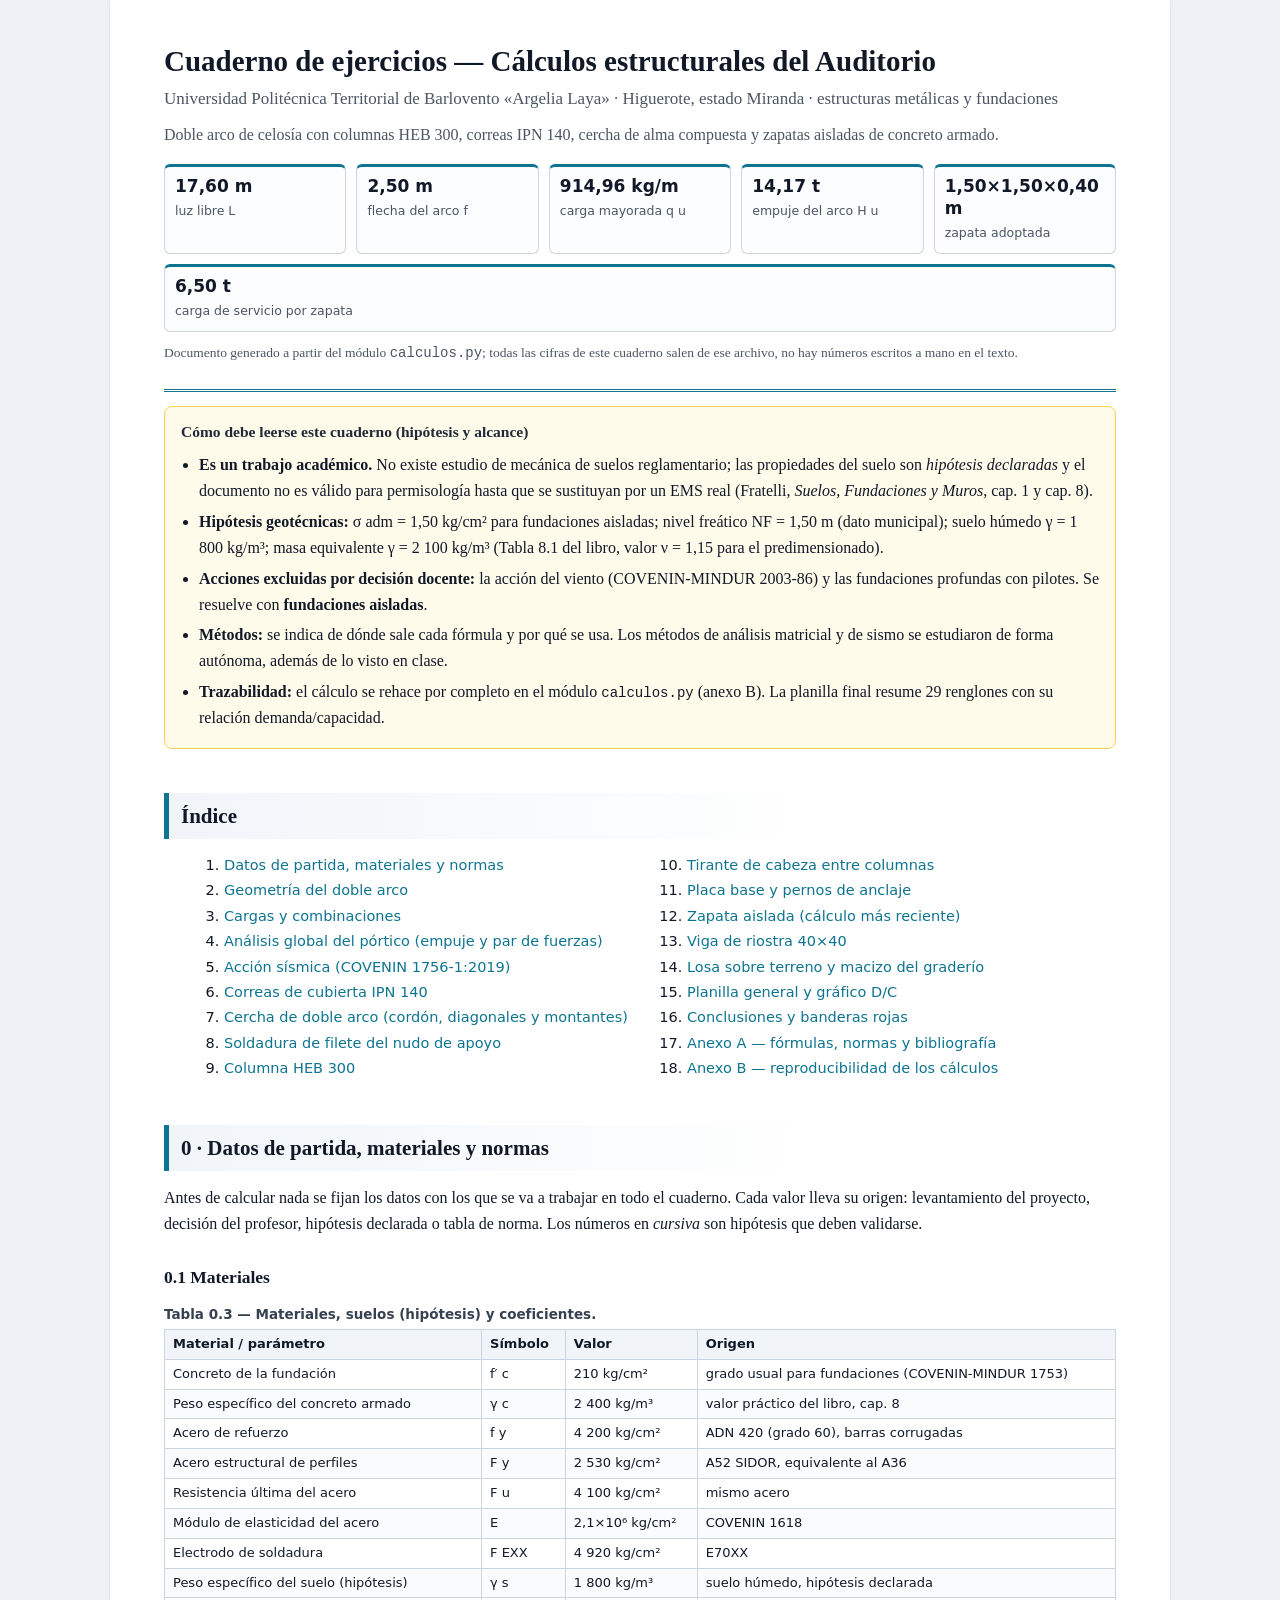
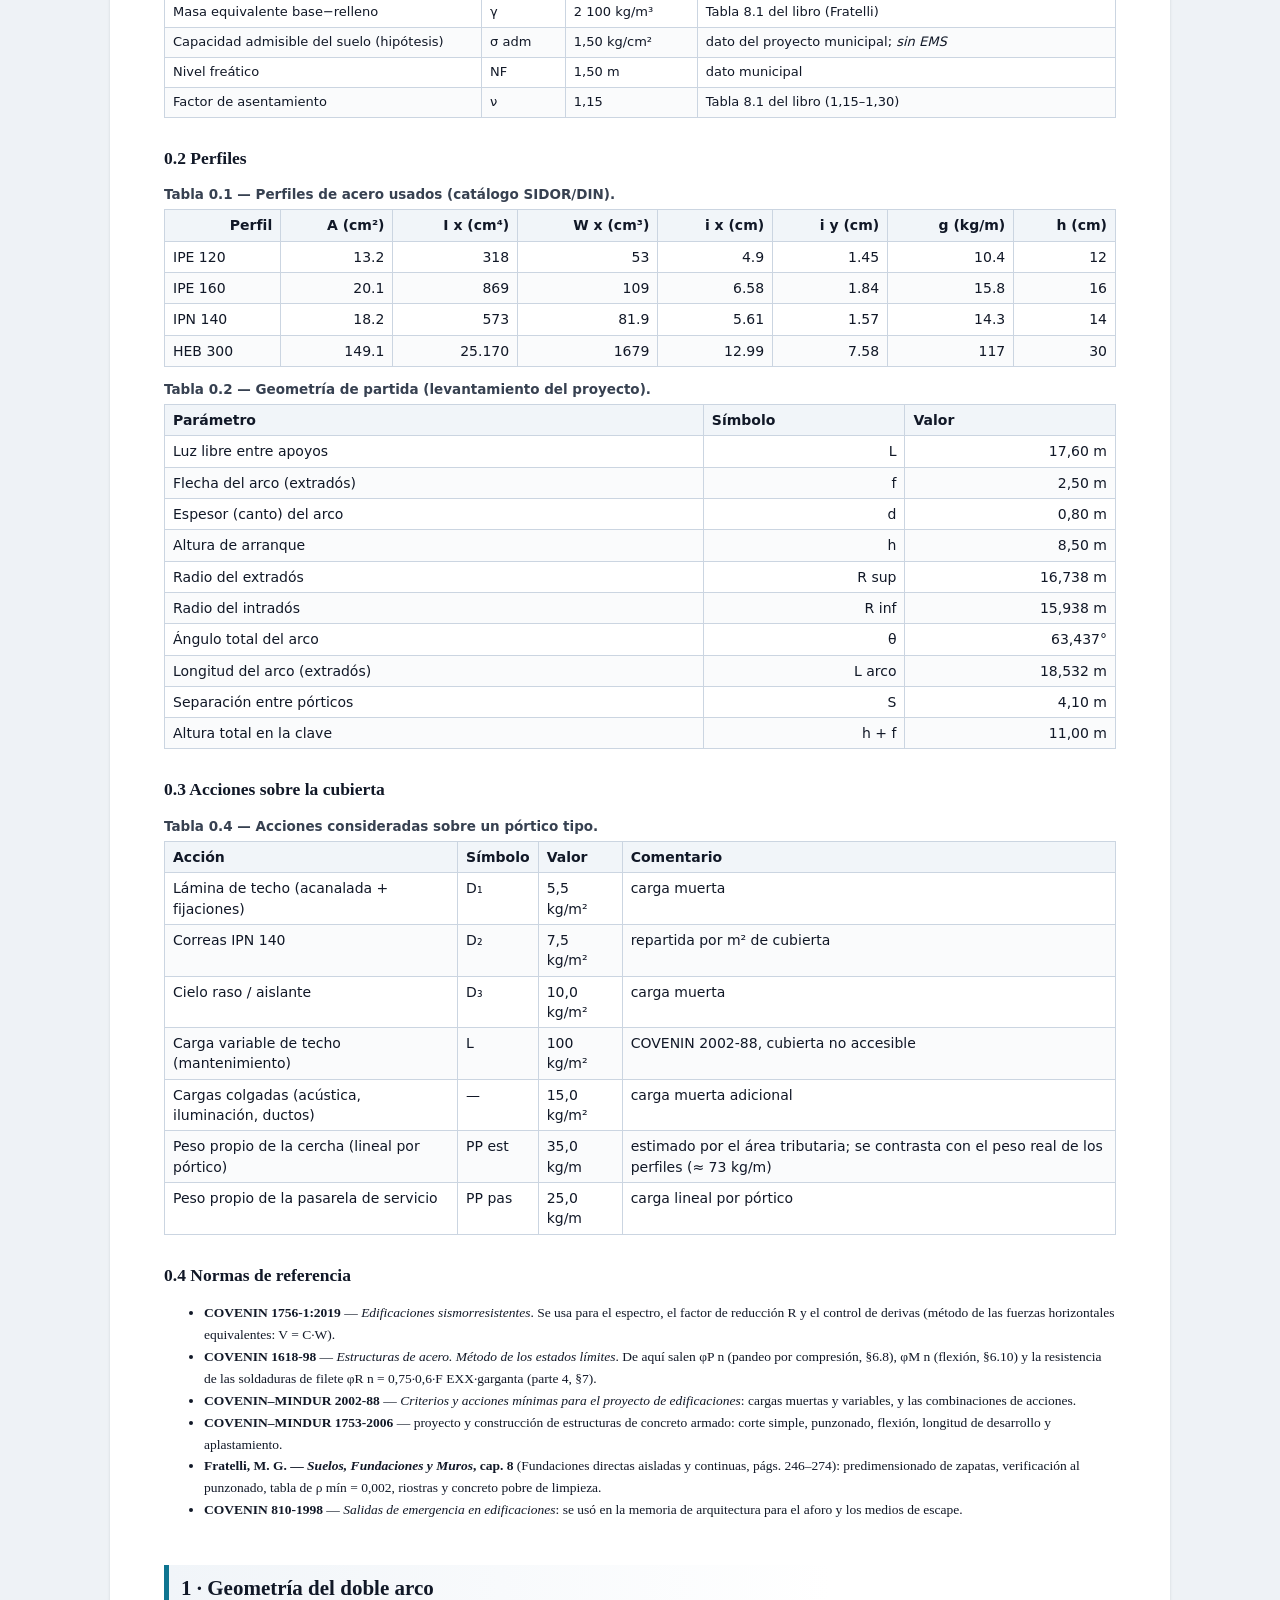
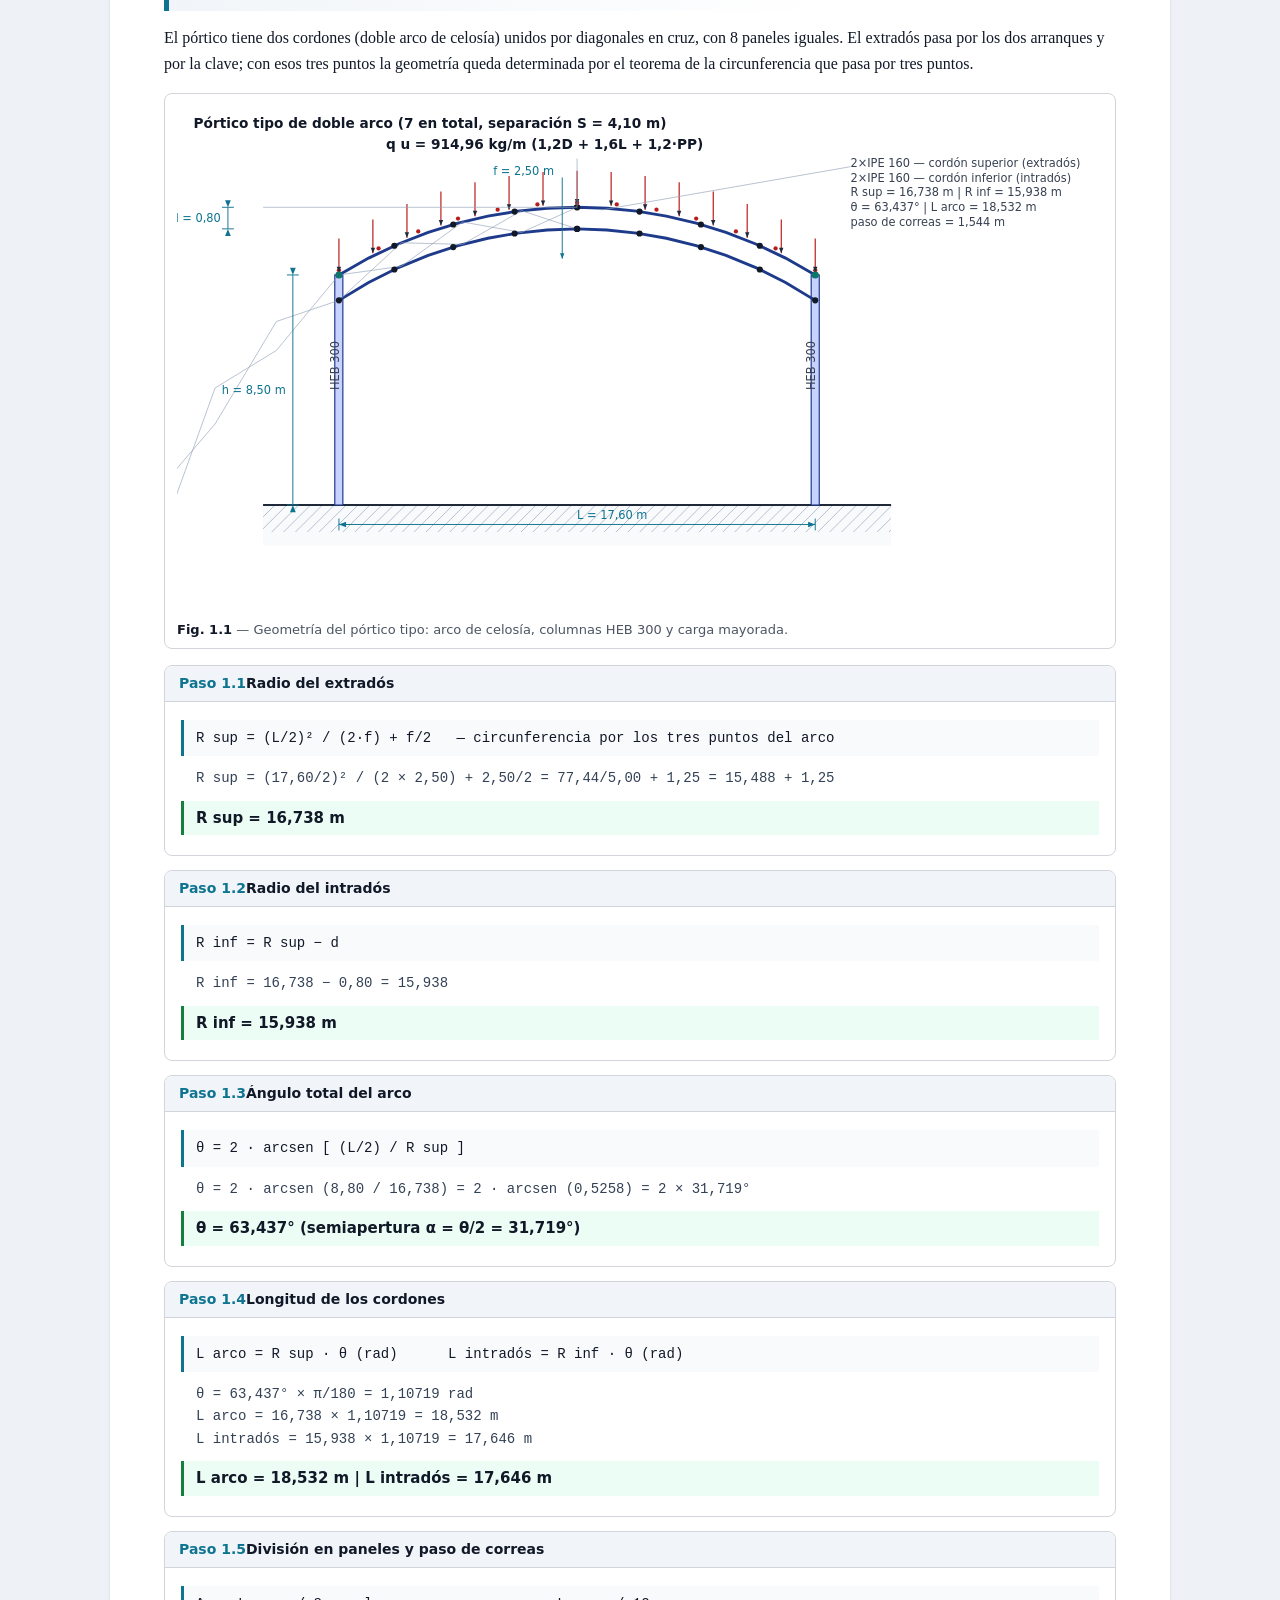
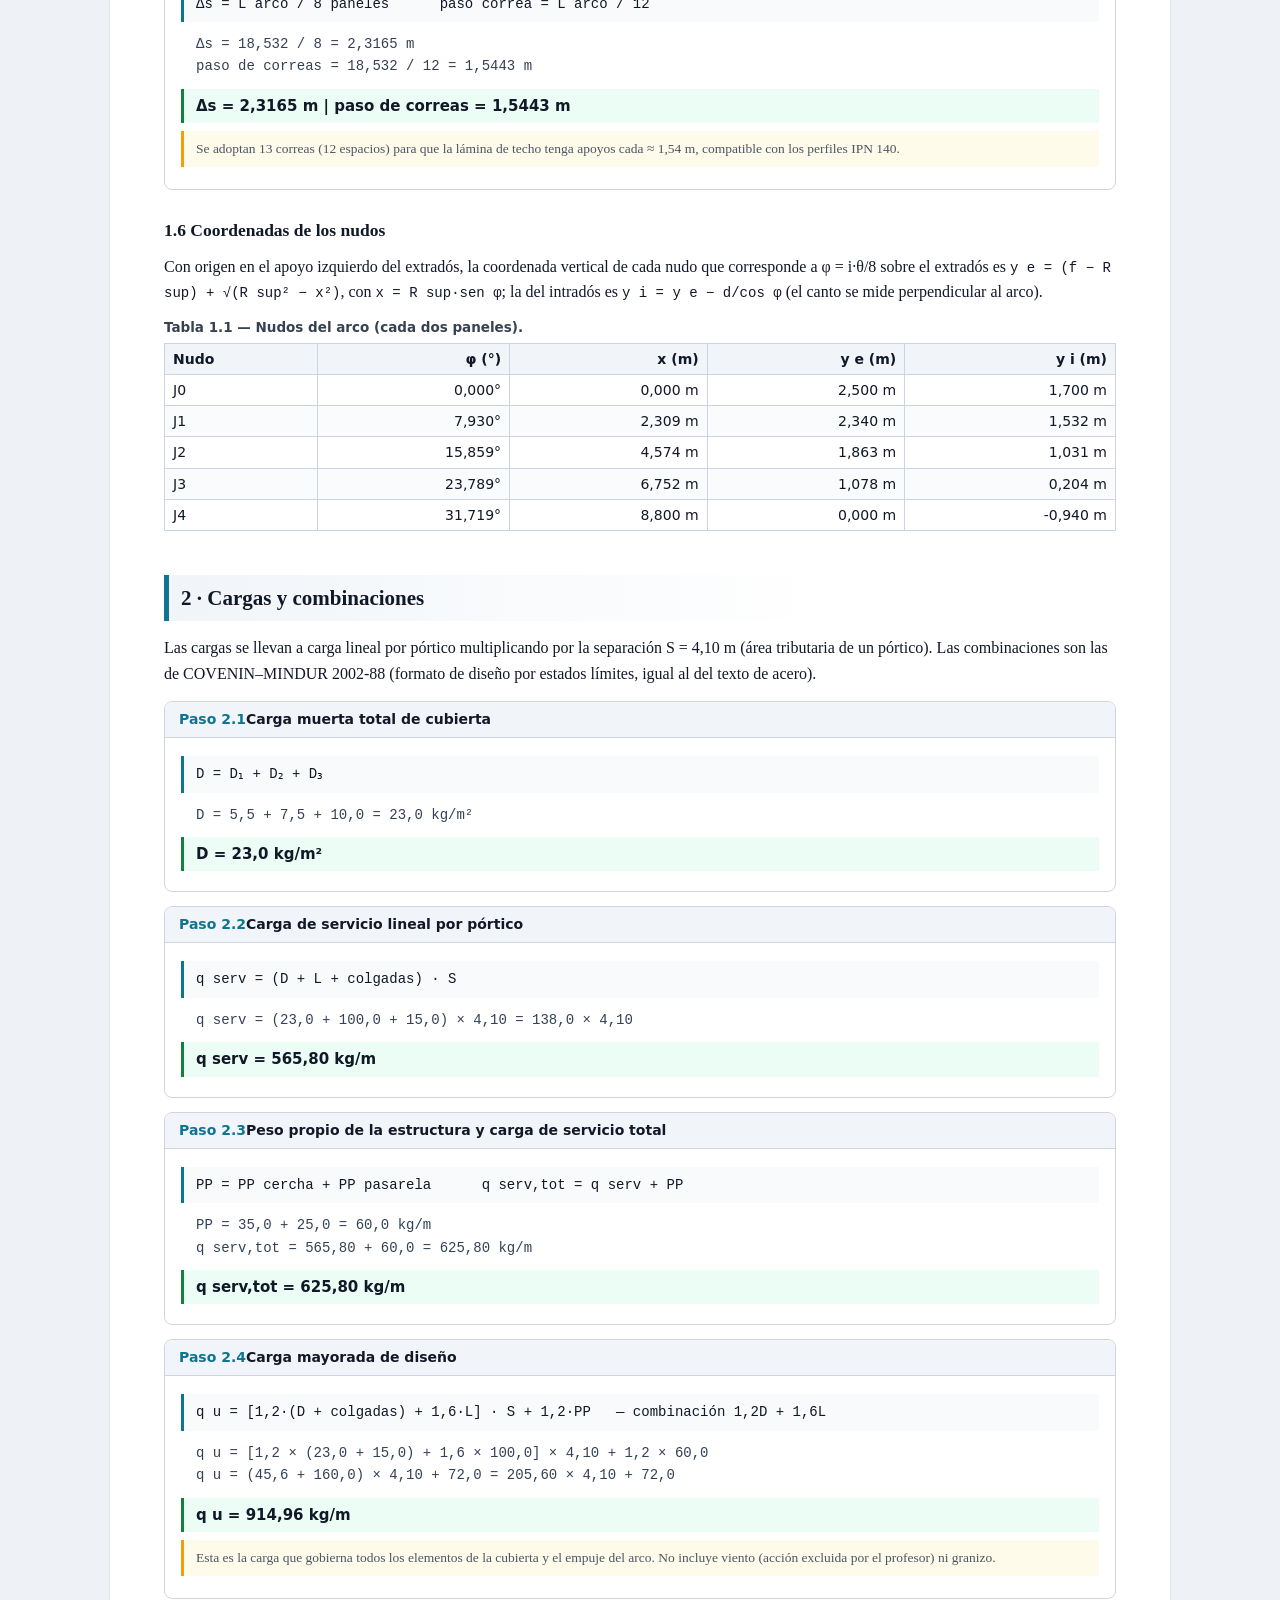
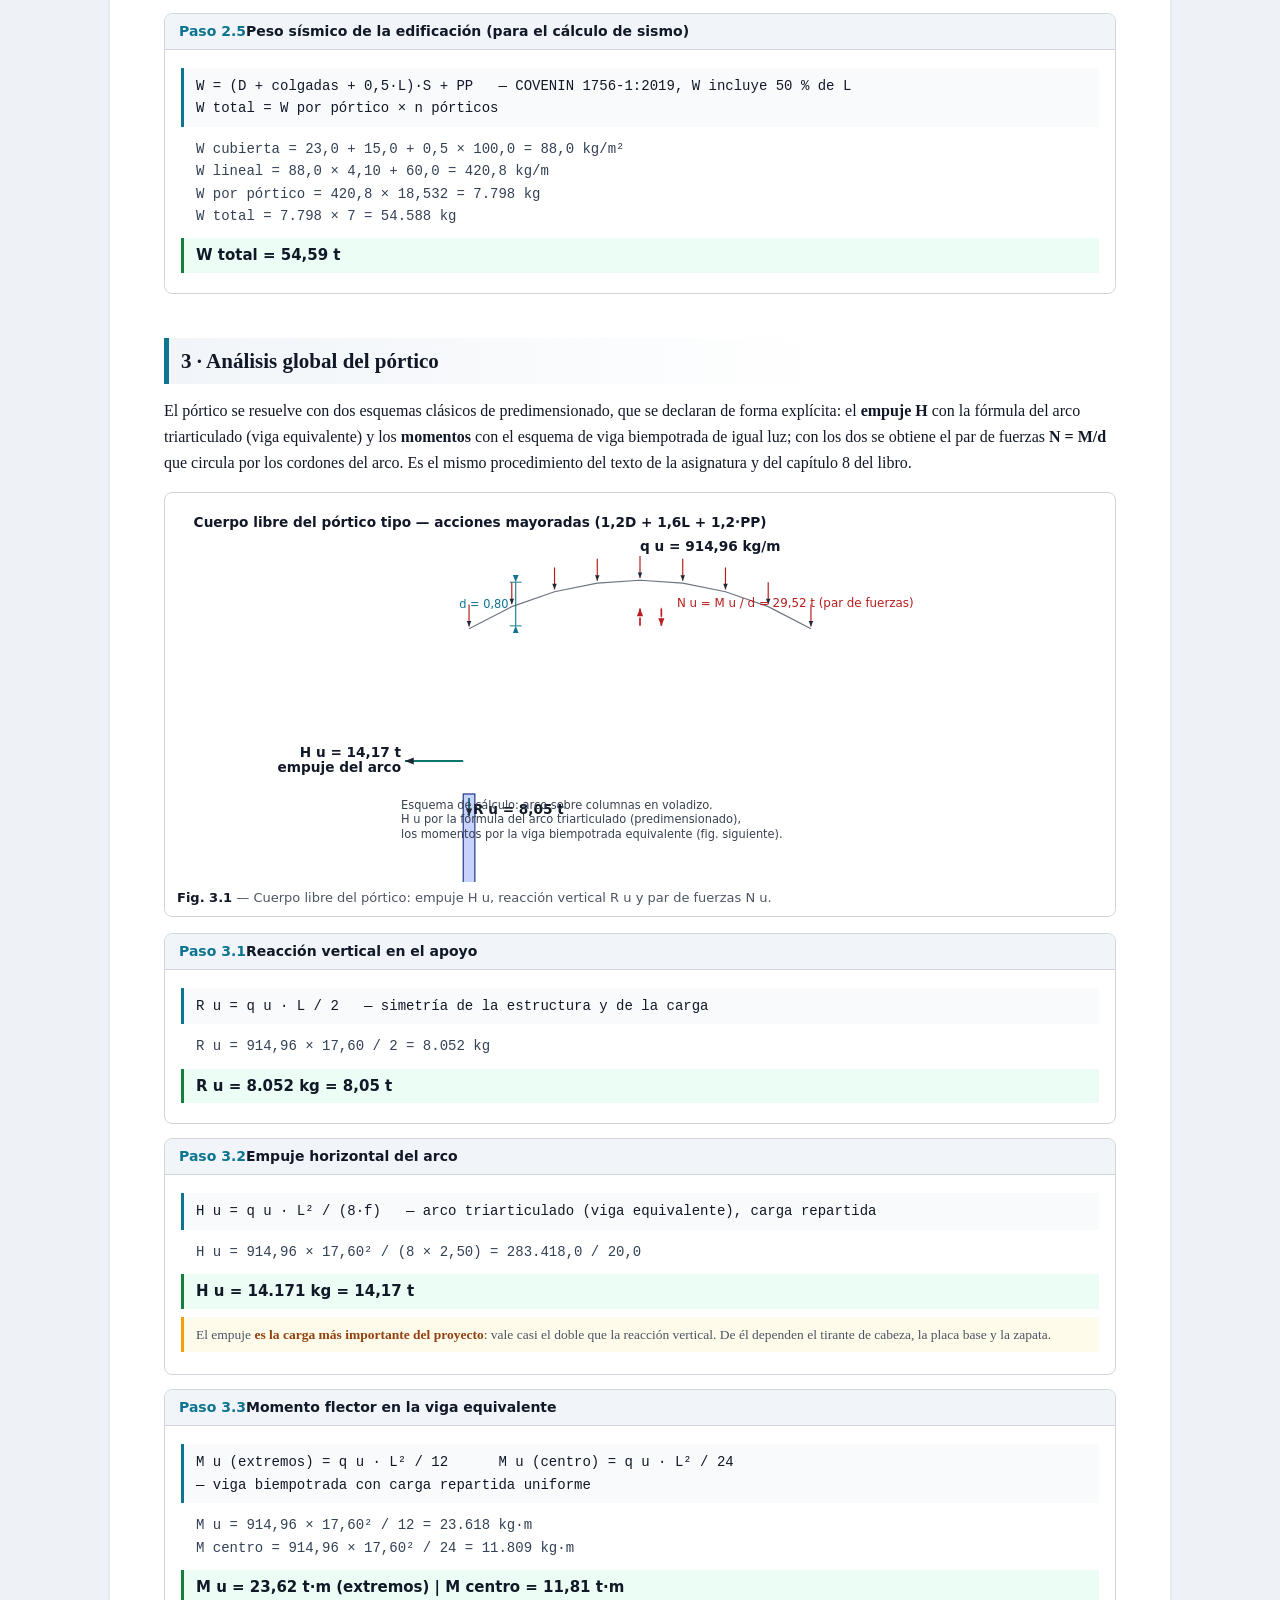
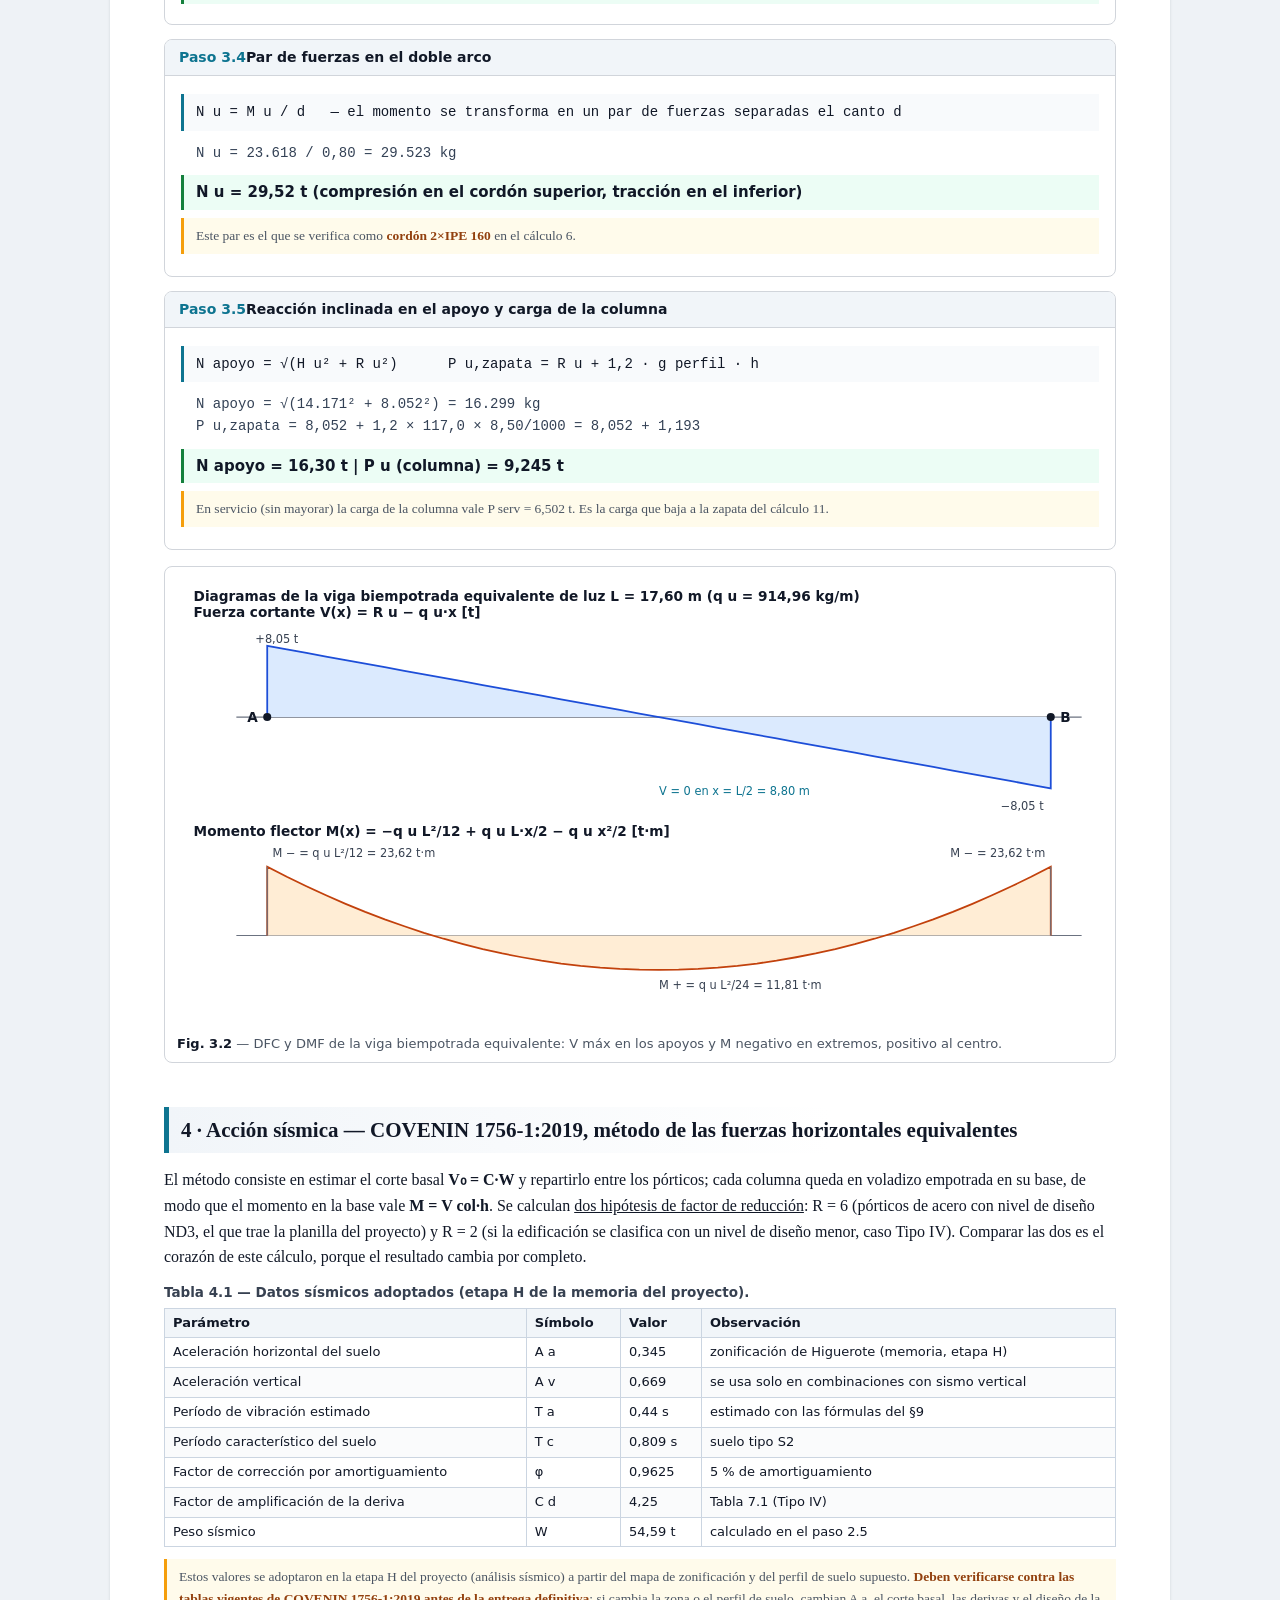
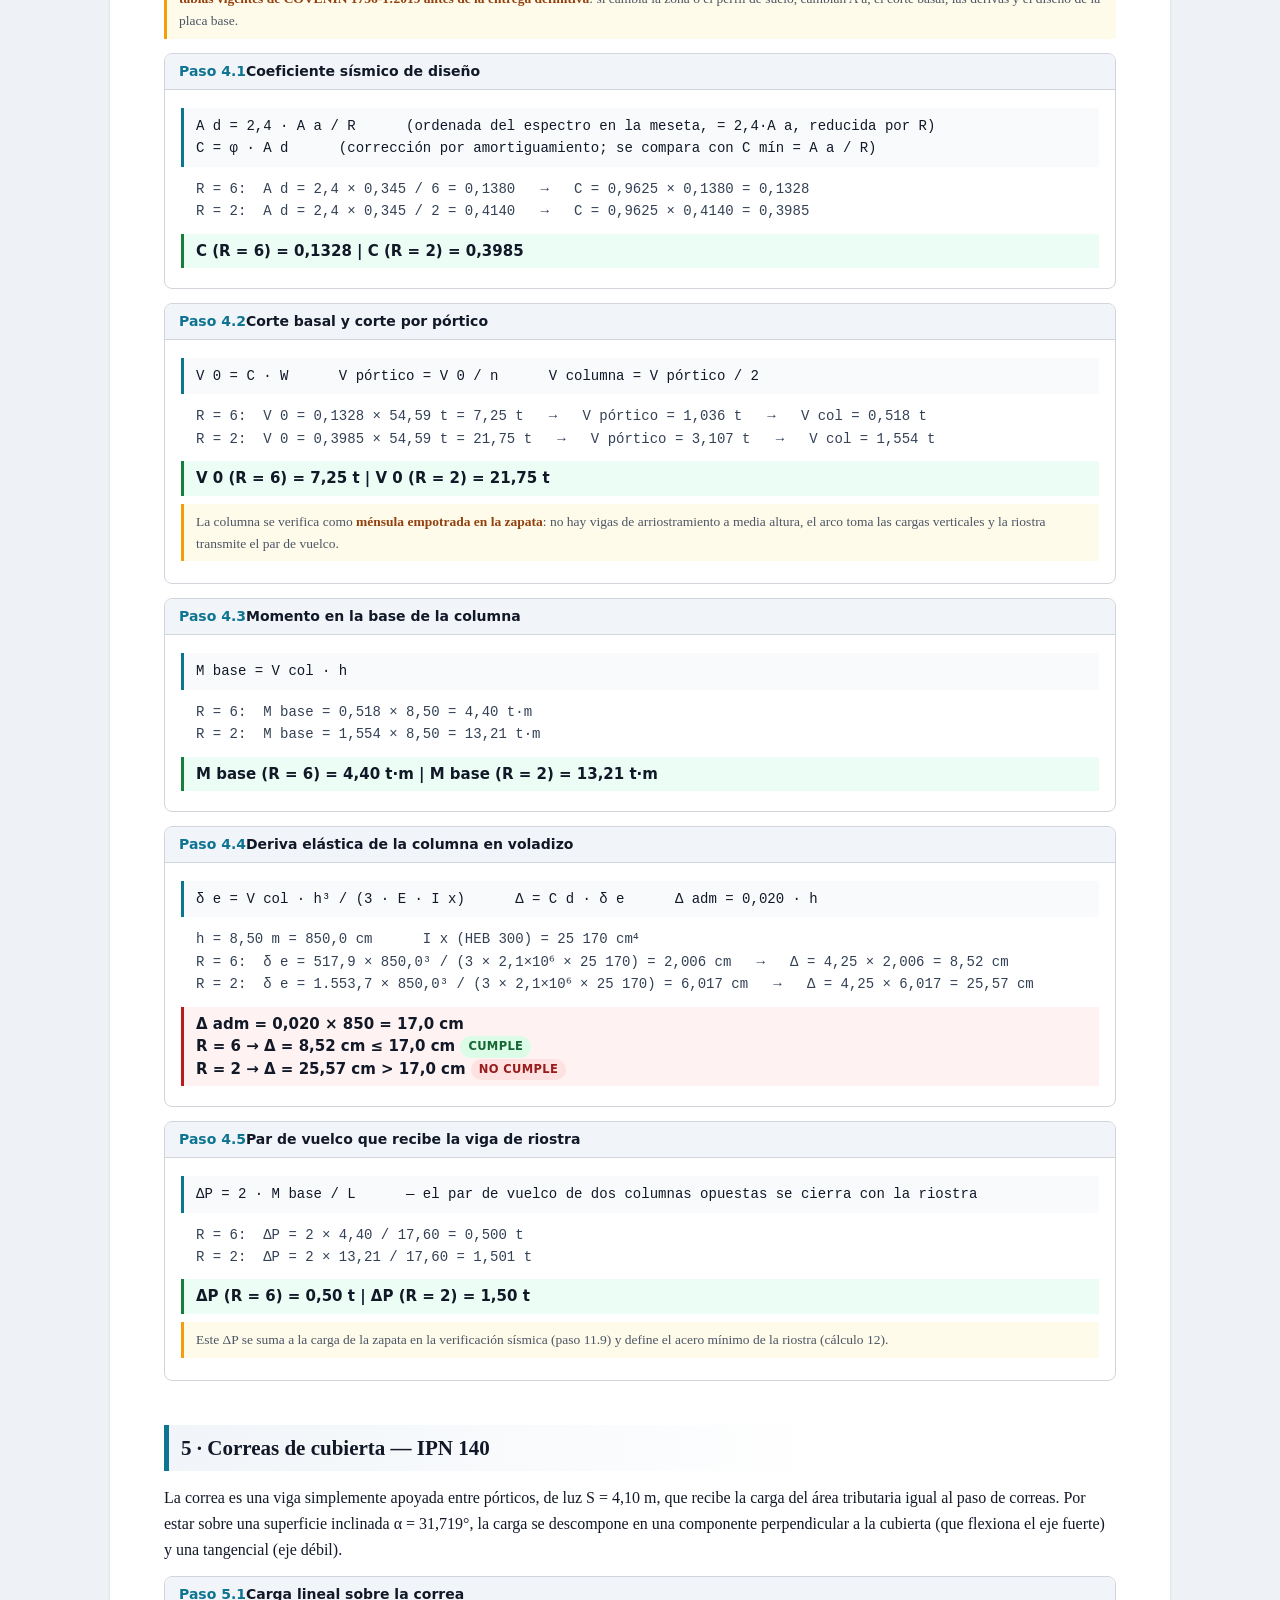
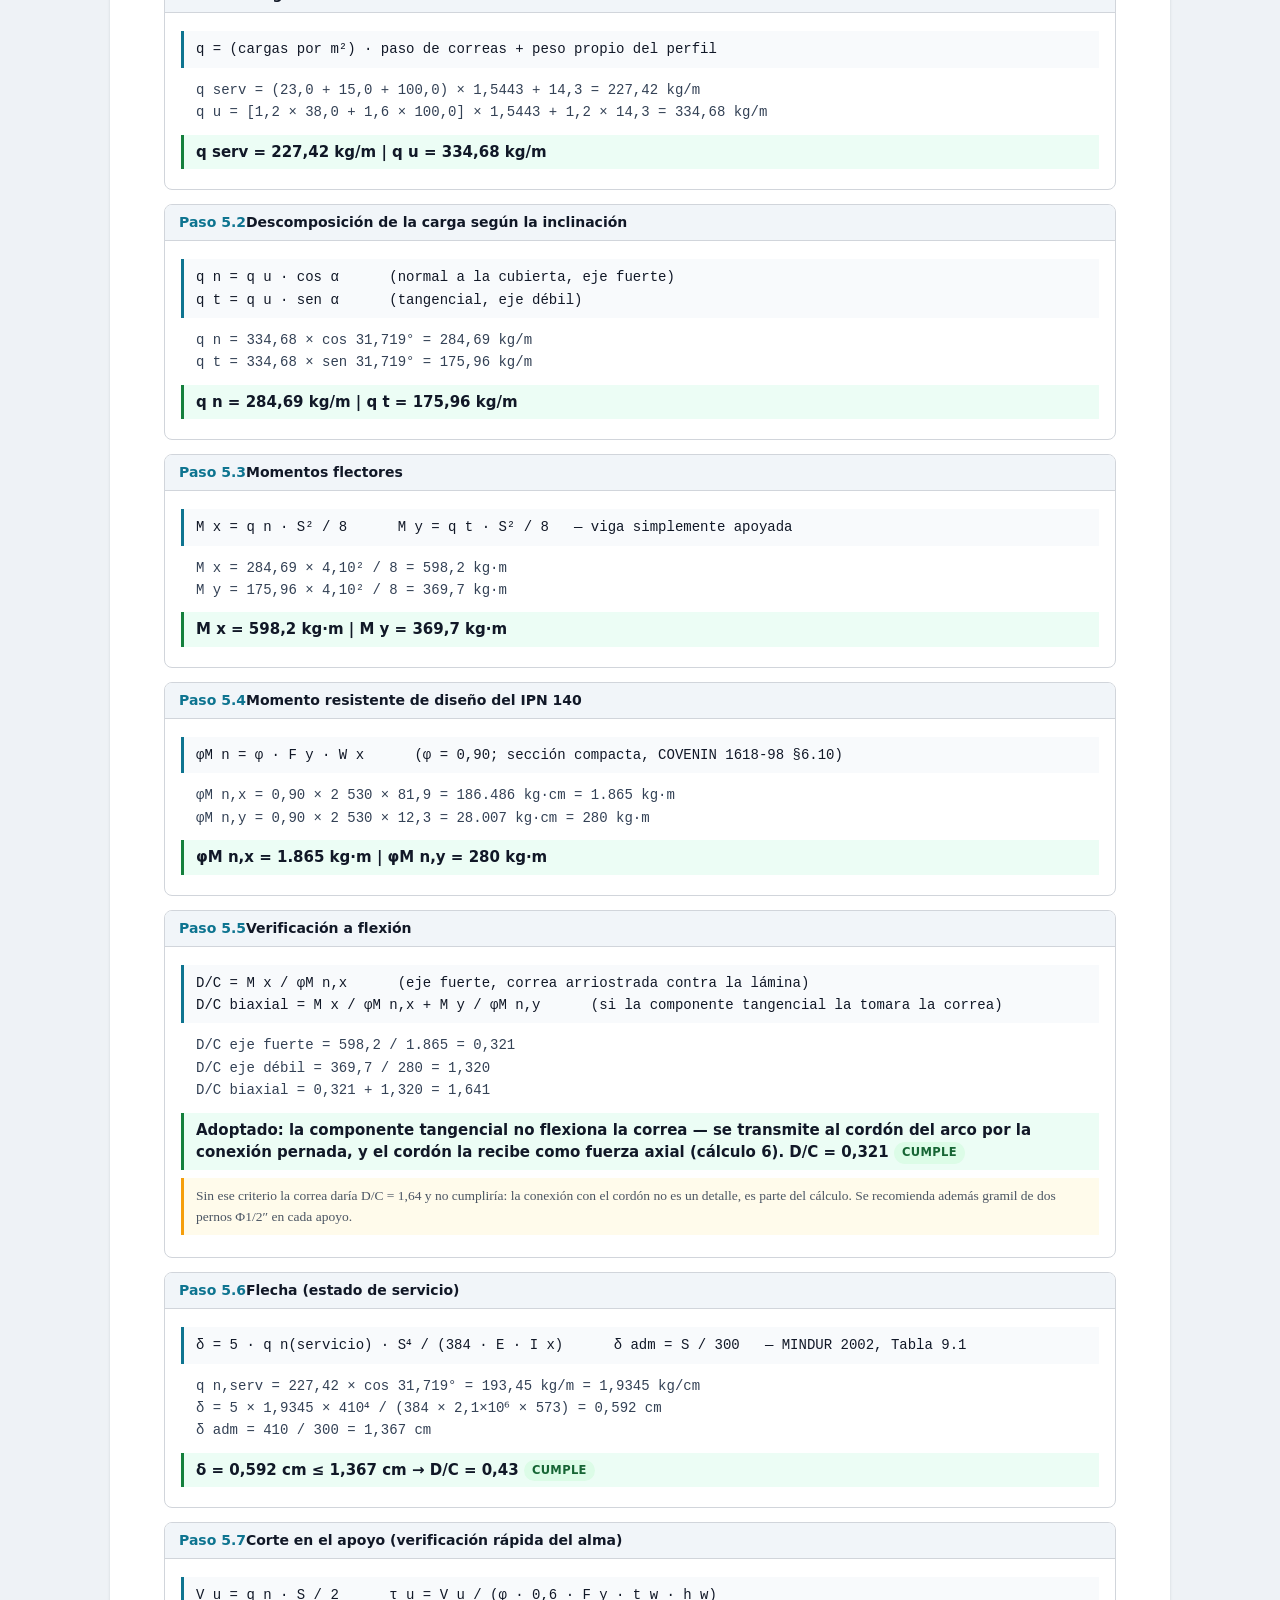
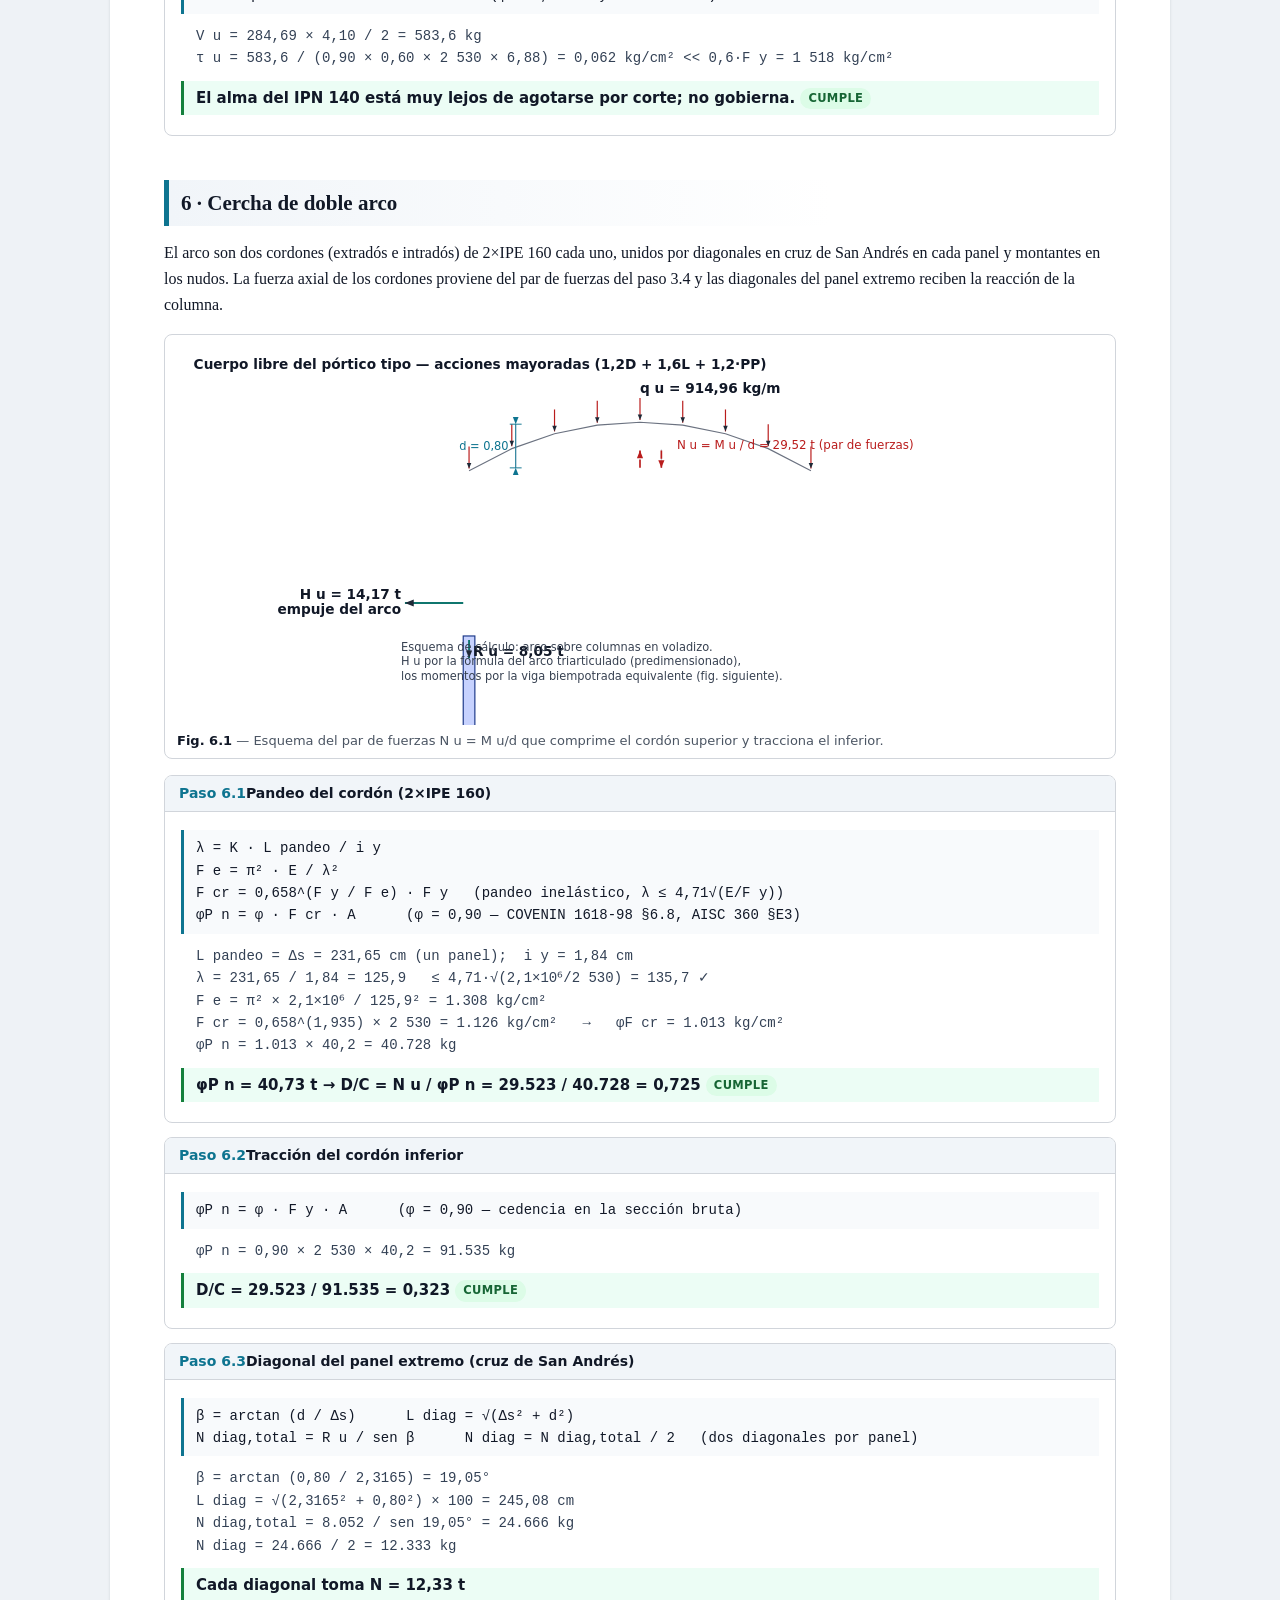
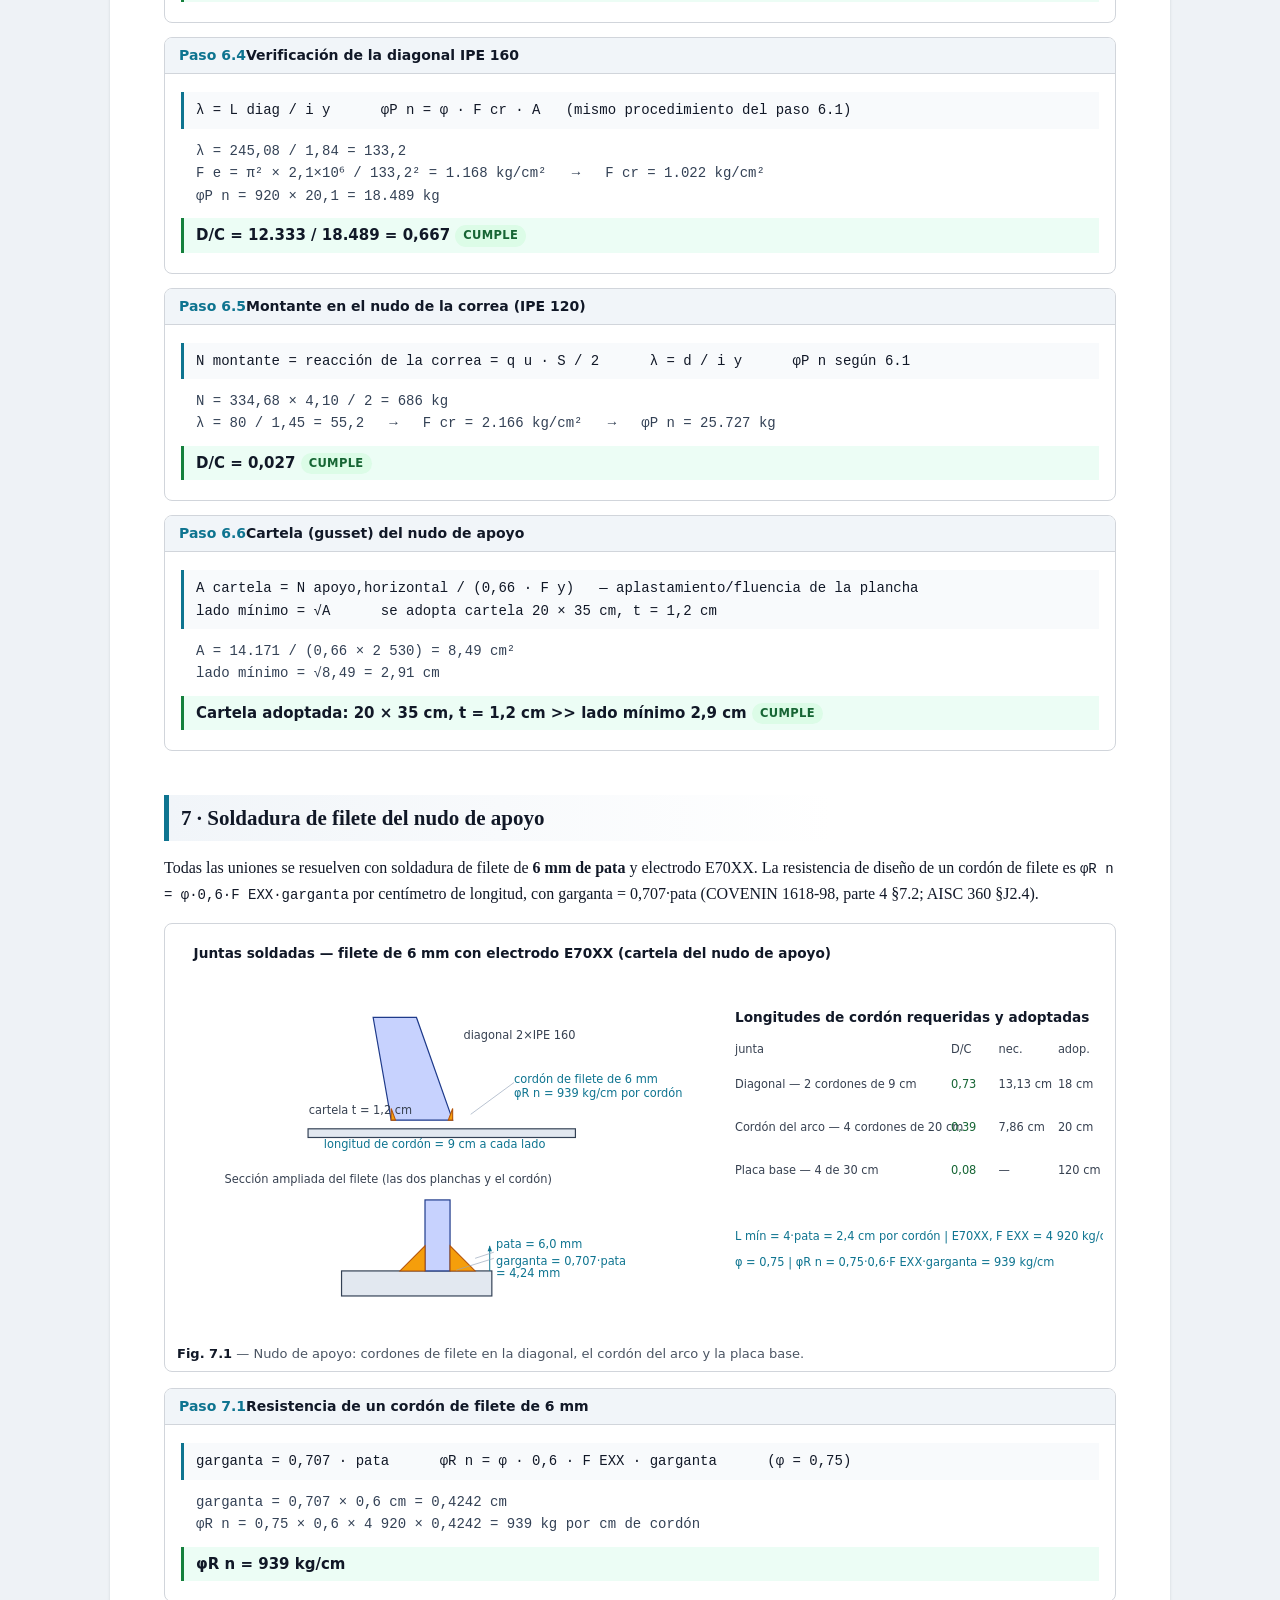
==== commit b04f6fce: "Aclarar que el peso propio entra como carga lineal por portico (kg/m), no por m2 Co-authored-by: are" ====
--- a/cuaderno/cuaderno.html
+++ b/cuaderno/cuaderno.html
@@ -215,7 +215,7 @@
 <table class=""><caption>Tabla 0.2 — Geometría de partida (levantamiento del proyecto).</caption><thead><tr><th>Parámetro</th><th>Símbolo</th><th>Valor</th></tr></thead><tbody><tr><td class="">Luz libre entre apoyos</td><td class="n">L</td><td class="n">17,60 m</td></tr><tr><td class="">Flecha del arco (extradós)</td><td class="n">f</td><td class="n">2,50 m</td></tr><tr><td class="">Espesor (canto) del arco</td><td class="n">d</td><td class="n">0,80 m</td></tr><tr><td class="">Altura de arranque</td><td class="n">h</td><td class="n">8,50 m</td></tr><tr><td class="">Radio del extradós</td><td class="n">R sup</td><td class="n">16,738 m</td></tr><tr><td class="">Radio del intradós</td><td class="n">R inf</td><td class="n">15,938 m</td></tr><tr><td class="">Ángulo total del arco</td><td class="n">θ</td><td class="n">63,437°</td></tr><tr><td class="">Longitud del arco (extradós)</td><td class="n">L arco</td><td class="n">18,532 m</td></tr><tr><td class="">Separación entre pórticos</td><td class="n">S</td><td class="n">4,10 m</td></tr><tr><td class="">Altura total en la clave</td><td class="n">h + f</td><td class="n">11,00 m</td></tr></tbody></table>
 
 <h3>0.3 Acciones sobre la cubierta</h3>
-<table class=""><caption>Tabla 0.4 — Acciones consideradas sobre un pórtico tipo.</caption><thead><tr><th>Acción</th><th>Símbolo</th><th>Valor</th><th>Comentario</th></tr></thead><tbody><tr><td class="">Lámina de techo (acanalada + fijaciones)</td><td class="">D₁</td><td class="">5,5 kg/m²</td><td class="">carga muerta</td></tr><tr><td class="">Correas IPN 140</td><td class="">D₂</td><td class="">7,5 kg/m²</td><td class="">repartida por m² de cubierta</td></tr><tr><td class="">Cielo raso / aislante</td><td class="">D₃</td><td class="">10,0 kg/m²</td><td class="">carga muerta</td></tr><tr><td class="">Carga variable de techo (mantenimiento)</td><td class="">L</td><td class="">100 kg/m²</td><td class="">COVENIN 2002-88, cubierta no accesible</td></tr><tr><td class="">Cargas colgadas (acústica, iluminación, ductos)</td><td class="">—</td><td class="">15,0 kg/m²</td><td class="">carga muerta adicional</td></tr><tr><td class="">Peso propio de la cercha</td><td class="">PP est</td><td class="">35,0 kg/m²</td><td class="">estimado por el método del área tributaria</td></tr><tr><td class="">Peso propio de la pasarela de servicio</td><td class="">PP pas</td><td class="">25,0 kg/m²</td><td class="">pasarela de mantenimiento</td></tr></tbody></table>
+<table class=""><caption>Tabla 0.4 — Acciones consideradas sobre un pórtico tipo.</caption><thead><tr><th>Acción</th><th>Símbolo</th><th>Valor</th><th>Comentario</th></tr></thead><tbody><tr><td class="">Lámina de techo (acanalada + fijaciones)</td><td class="">D₁</td><td class="">5,5 kg/m²</td><td class="">carga muerta</td></tr><tr><td class="">Correas IPN 140</td><td class="">D₂</td><td class="">7,5 kg/m²</td><td class="">repartida por m² de cubierta</td></tr><tr><td class="">Cielo raso / aislante</td><td class="">D₃</td><td class="">10,0 kg/m²</td><td class="">carga muerta</td></tr><tr><td class="">Carga variable de techo (mantenimiento)</td><td class="">L</td><td class="">100 kg/m²</td><td class="">COVENIN 2002-88, cubierta no accesible</td></tr><tr><td class="">Cargas colgadas (acústica, iluminación, ductos)</td><td class="">—</td><td class="">15,0 kg/m²</td><td class="">carga muerta adicional</td></tr><tr><td class="">Peso propio de la cercha (lineal por pórtico)</td><td class="">PP est</td><td class="">35,0 kg/m</td><td class="">estimado por el área tributaria; se contrasta con el peso real de los perfiles (≈ 73 kg/m)</td></tr><tr><td class="">Peso propio de la pasarela de servicio</td><td class="">PP pas</td><td class="">25,0 kg/m</td><td class="">carga lineal por pórtico</td></tr></tbody></table>
 
 <h3>0.4 Normas de referencia</h3>
 <ul class="small">
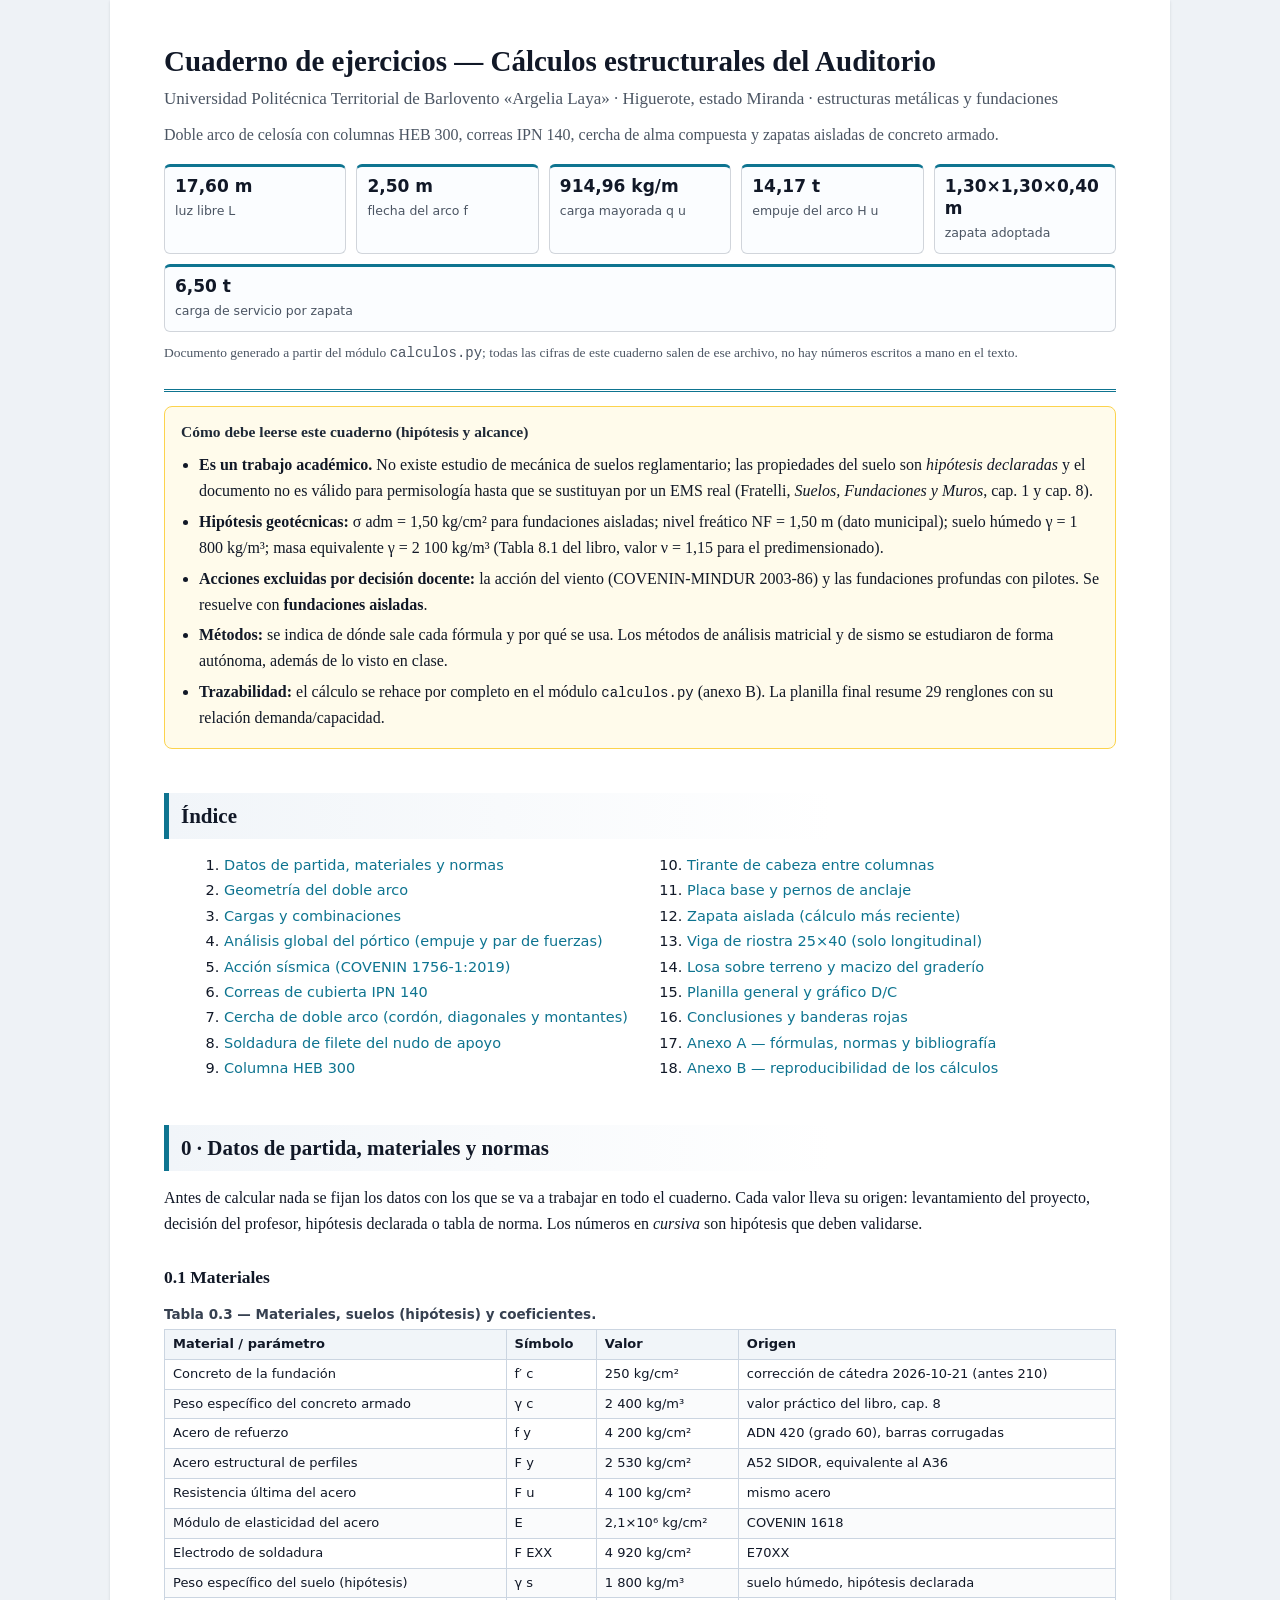
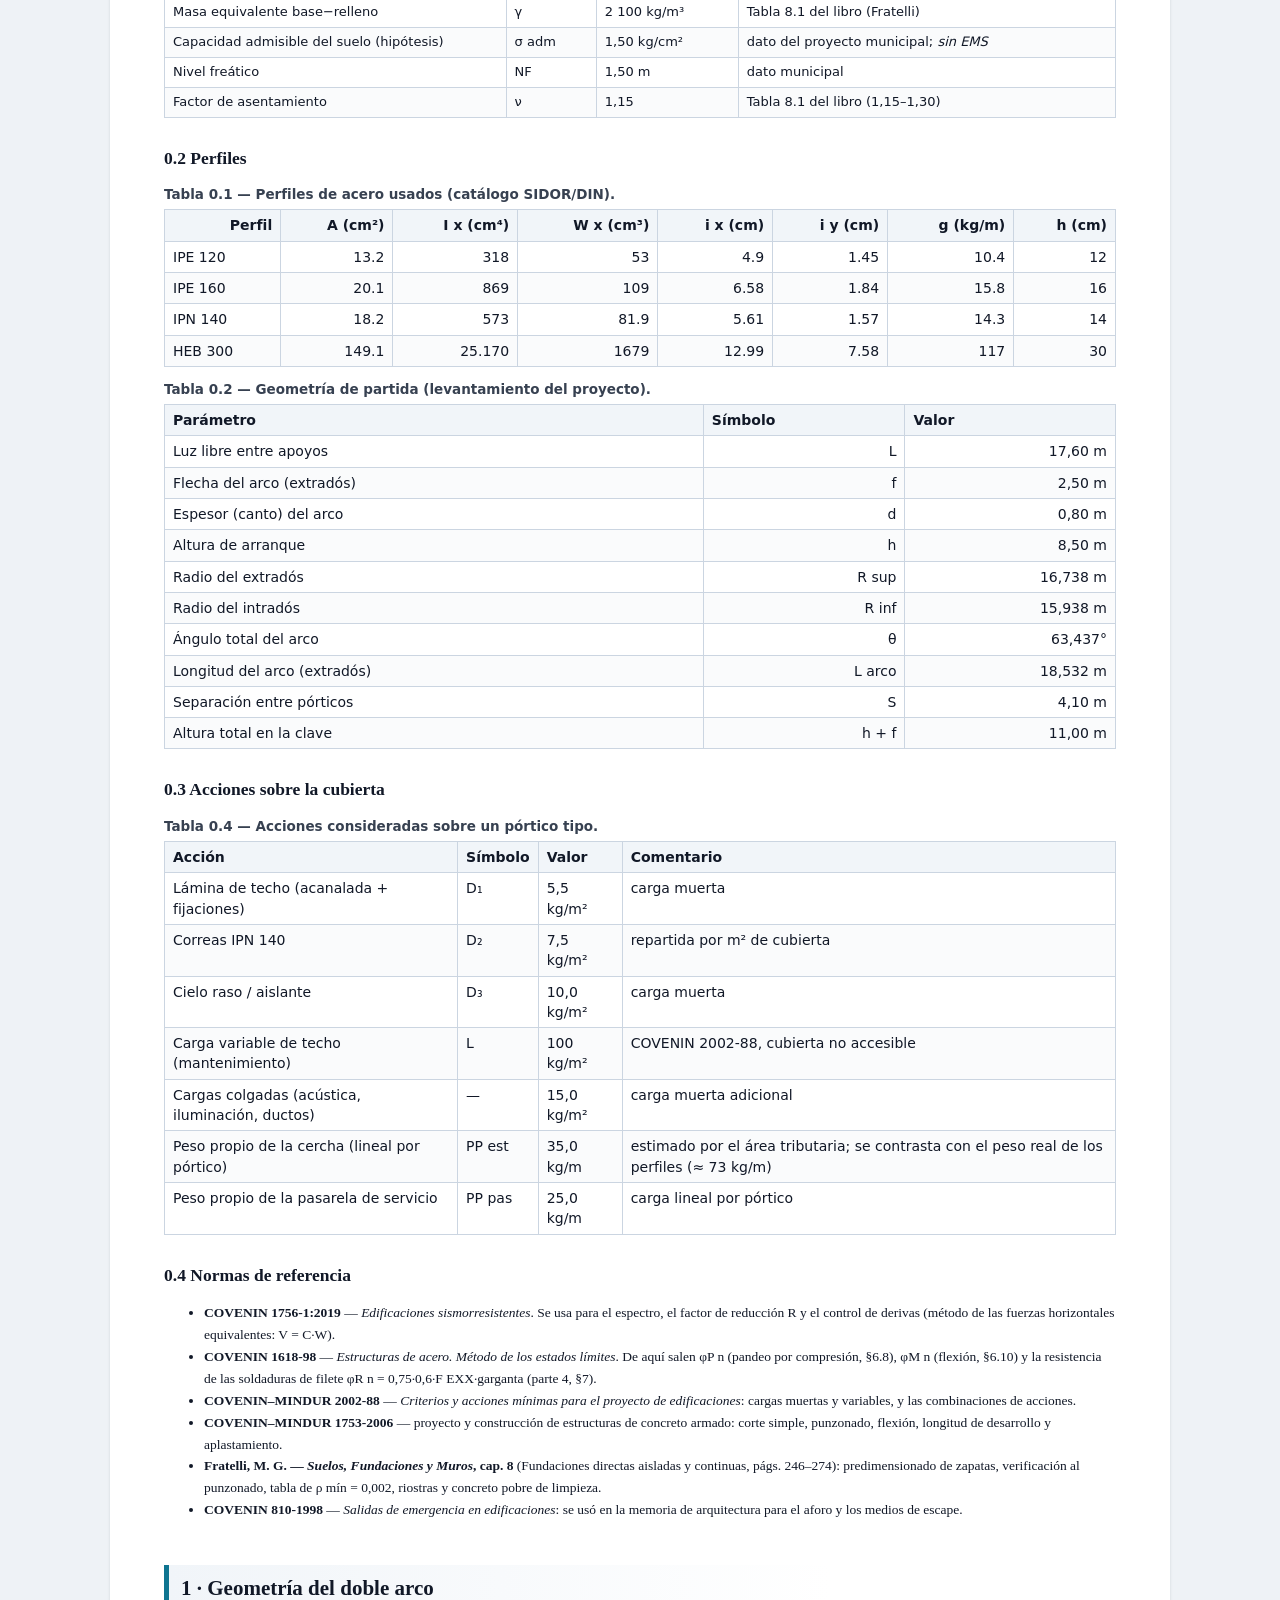
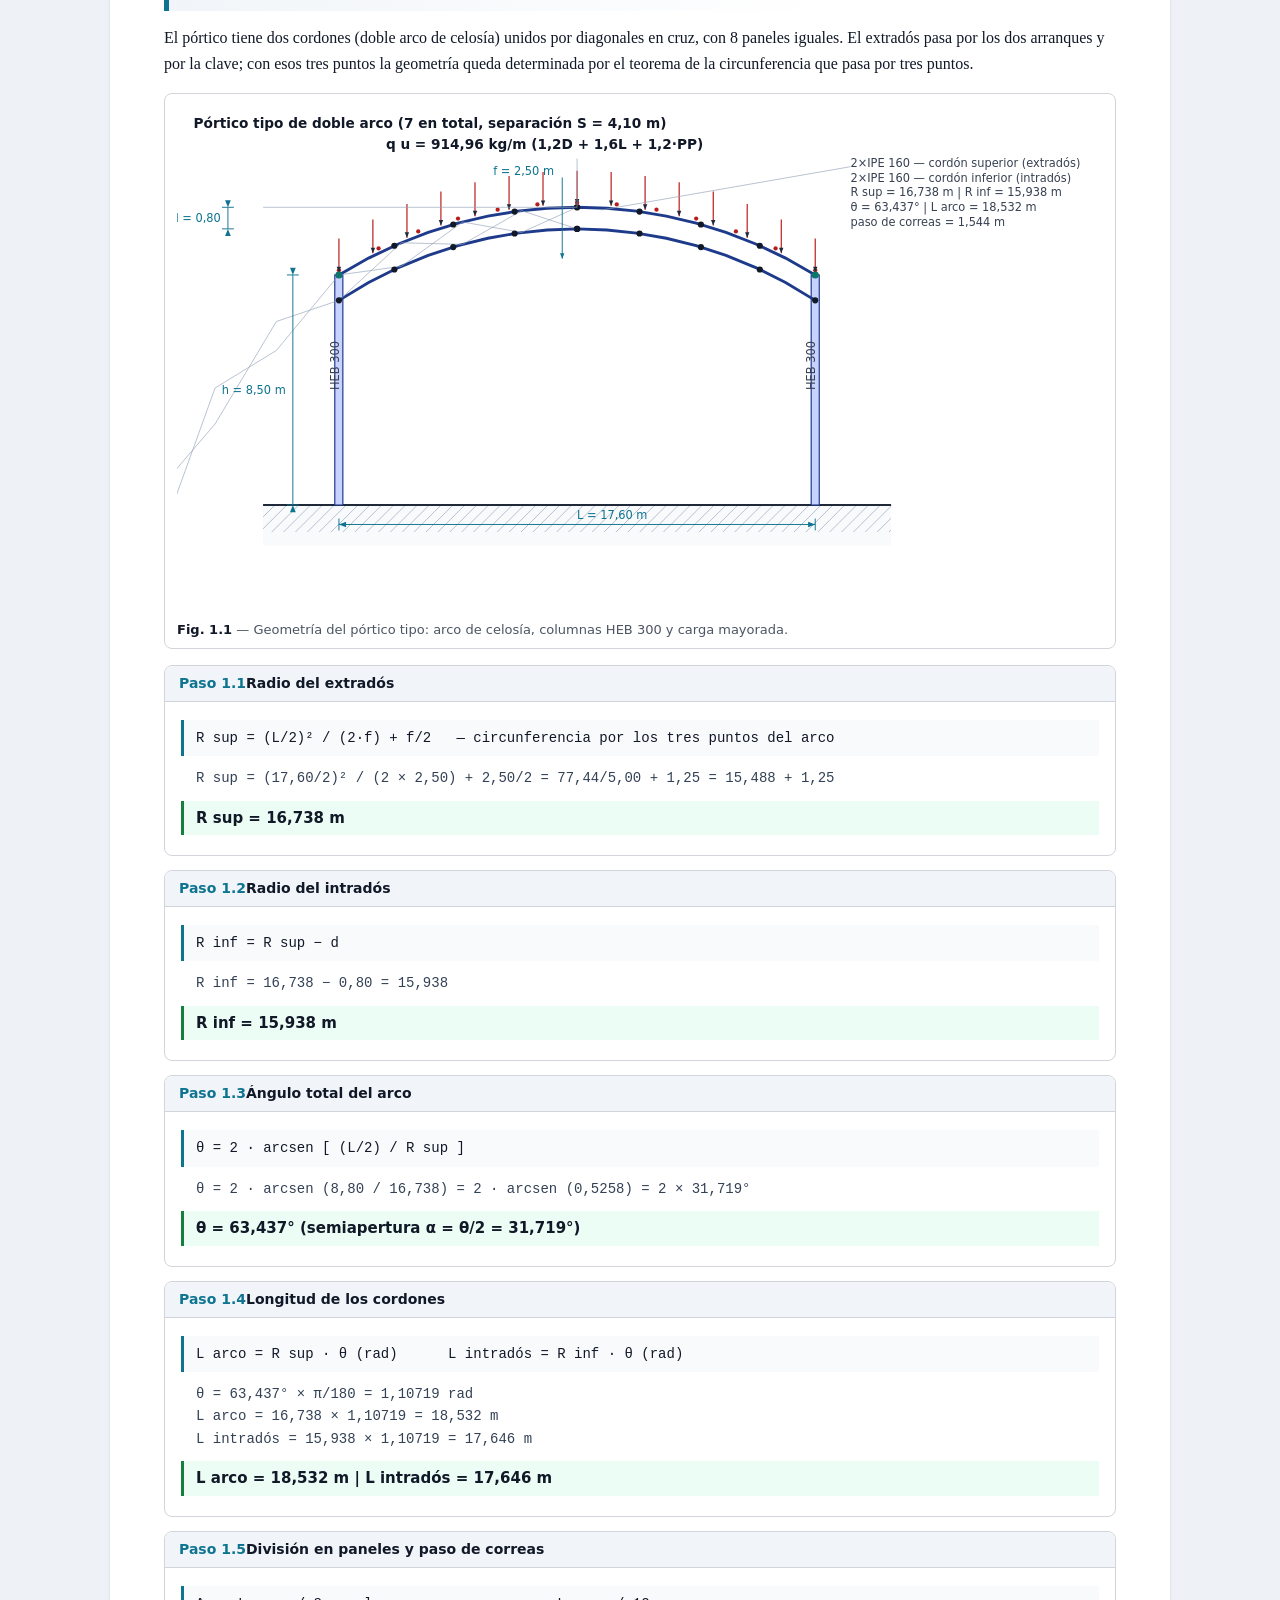
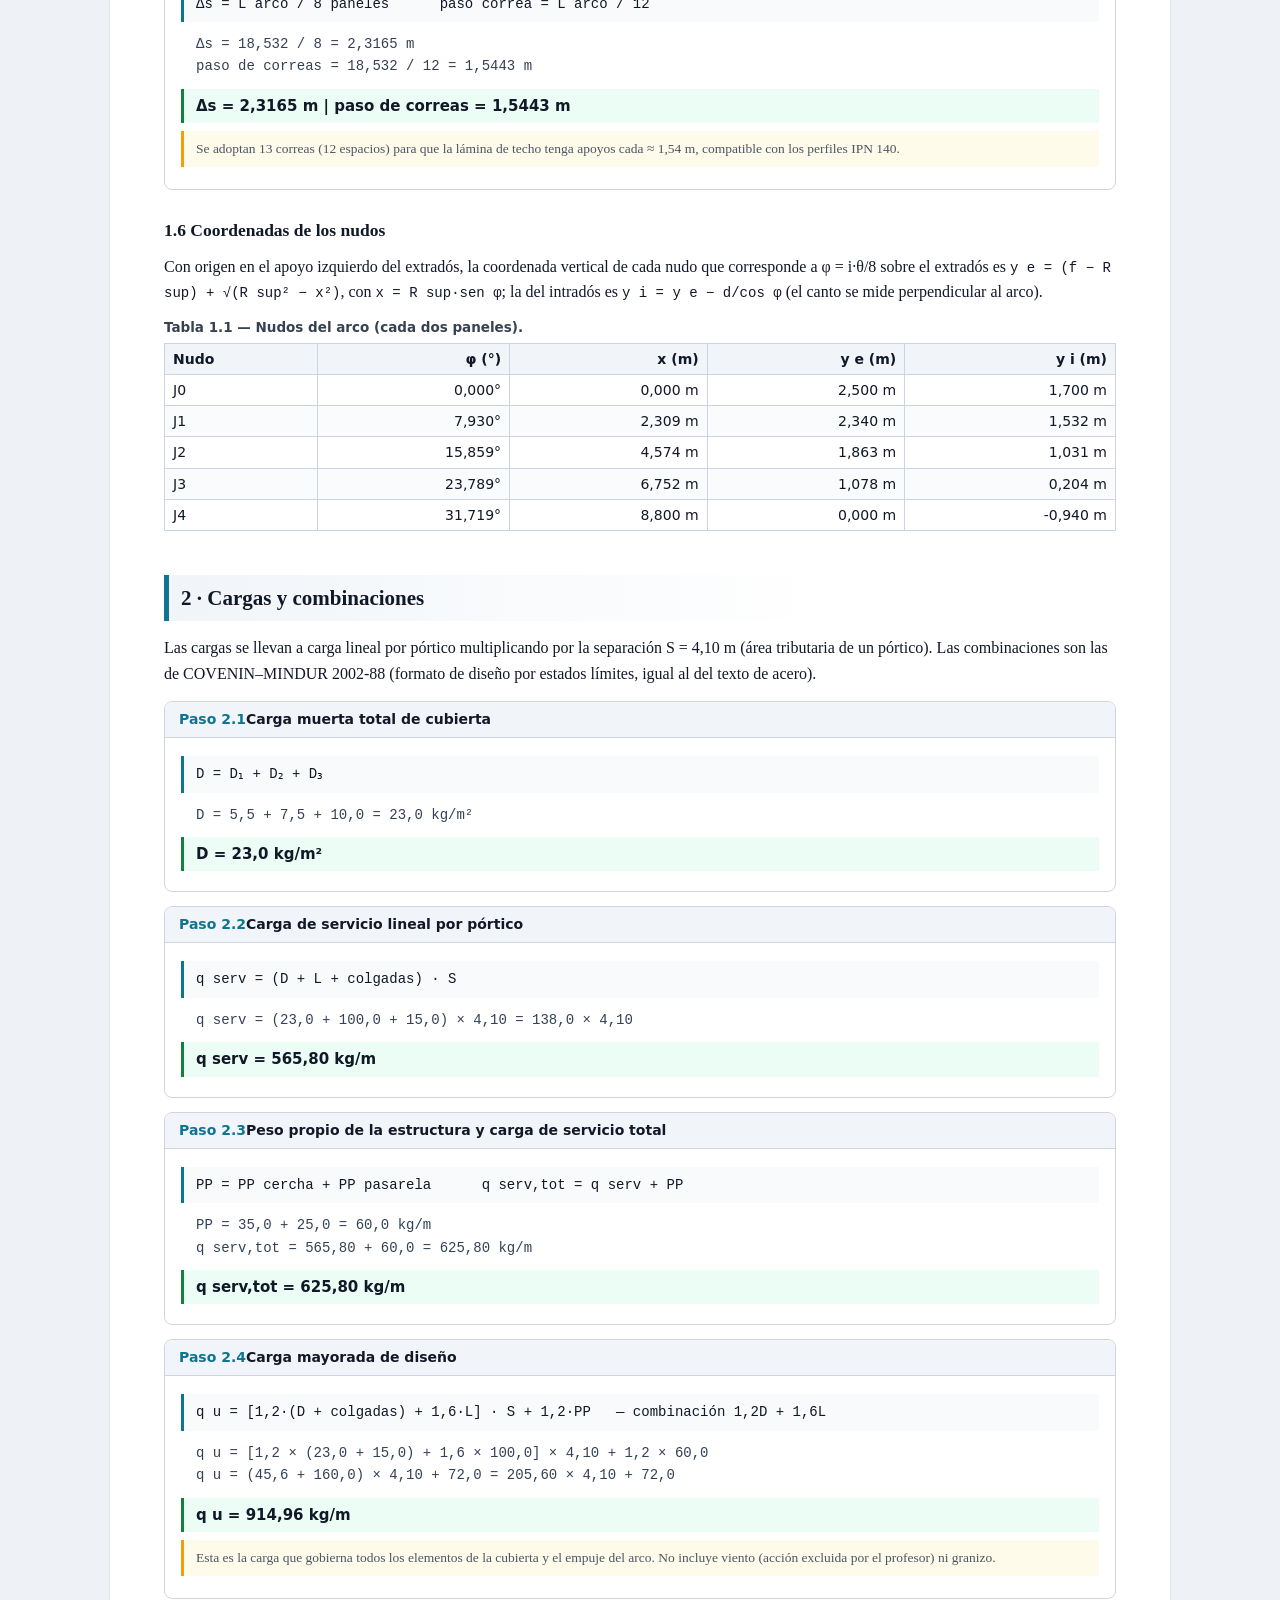
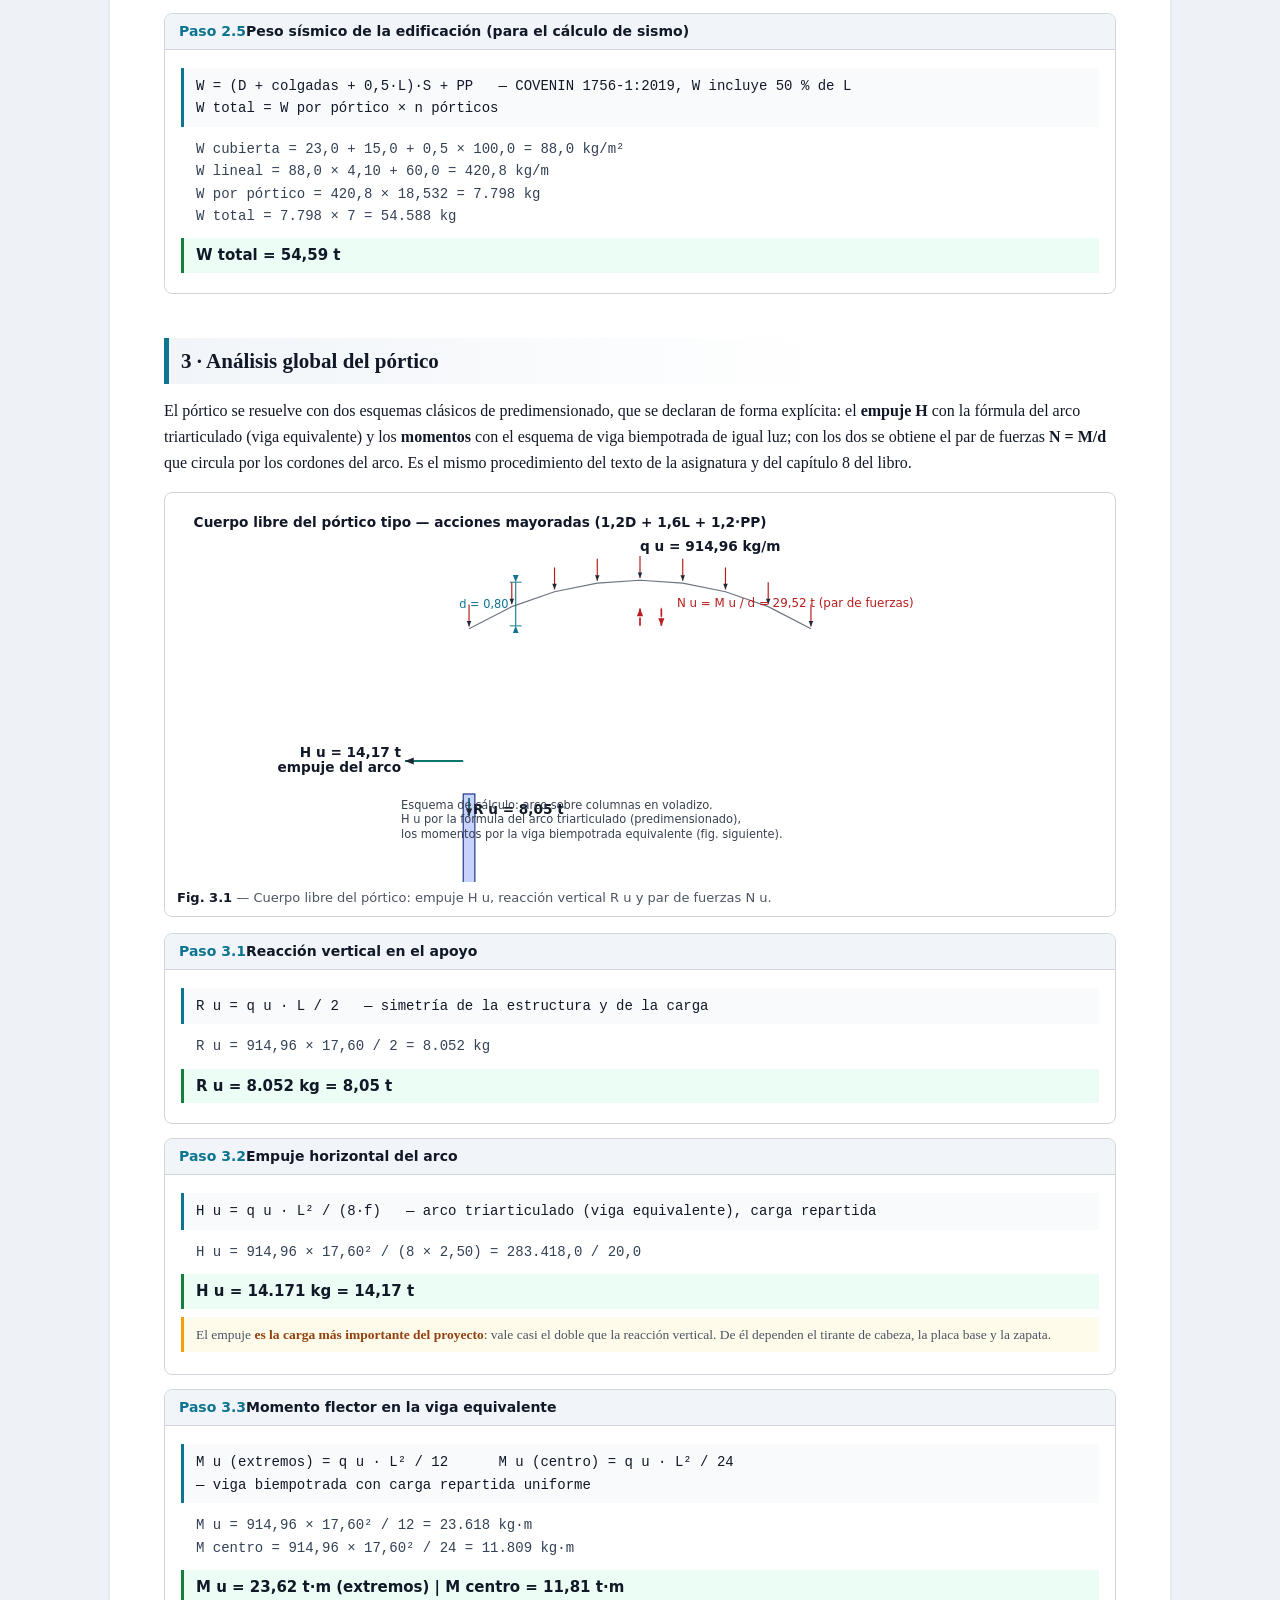
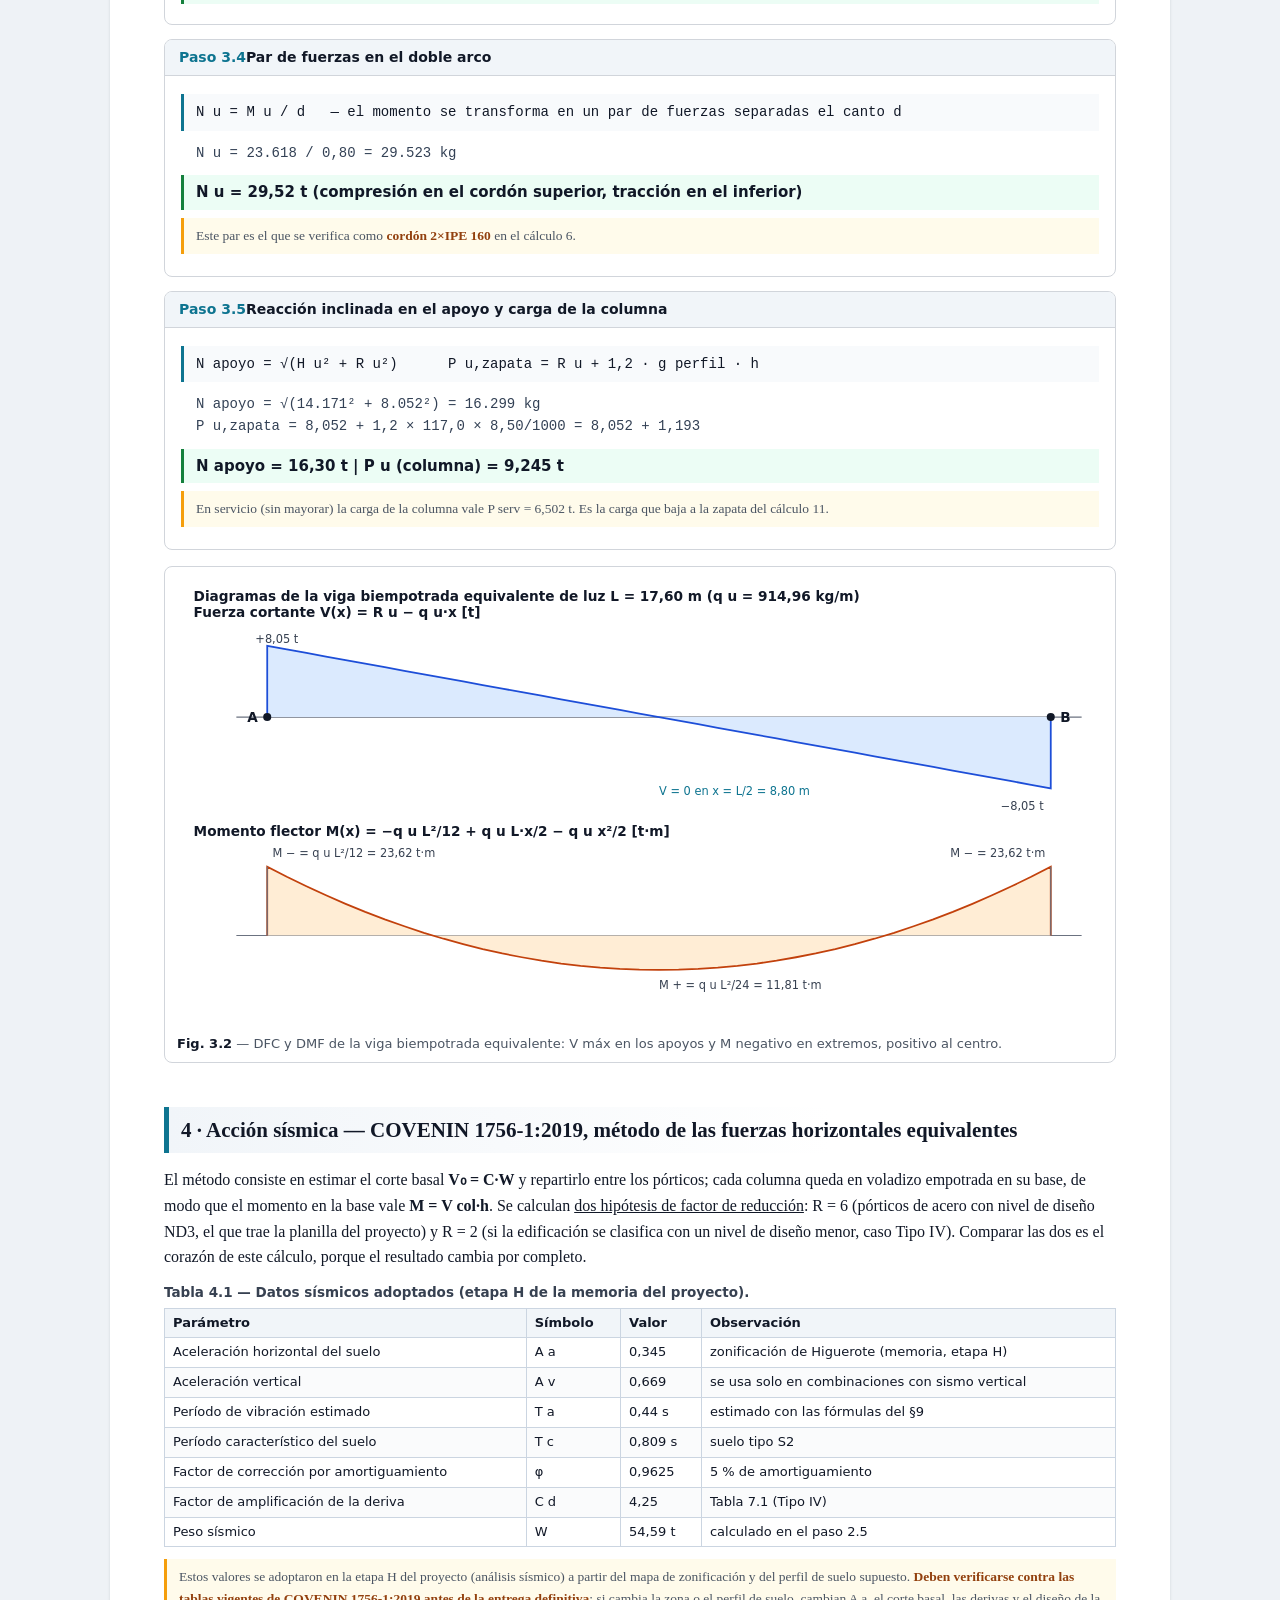
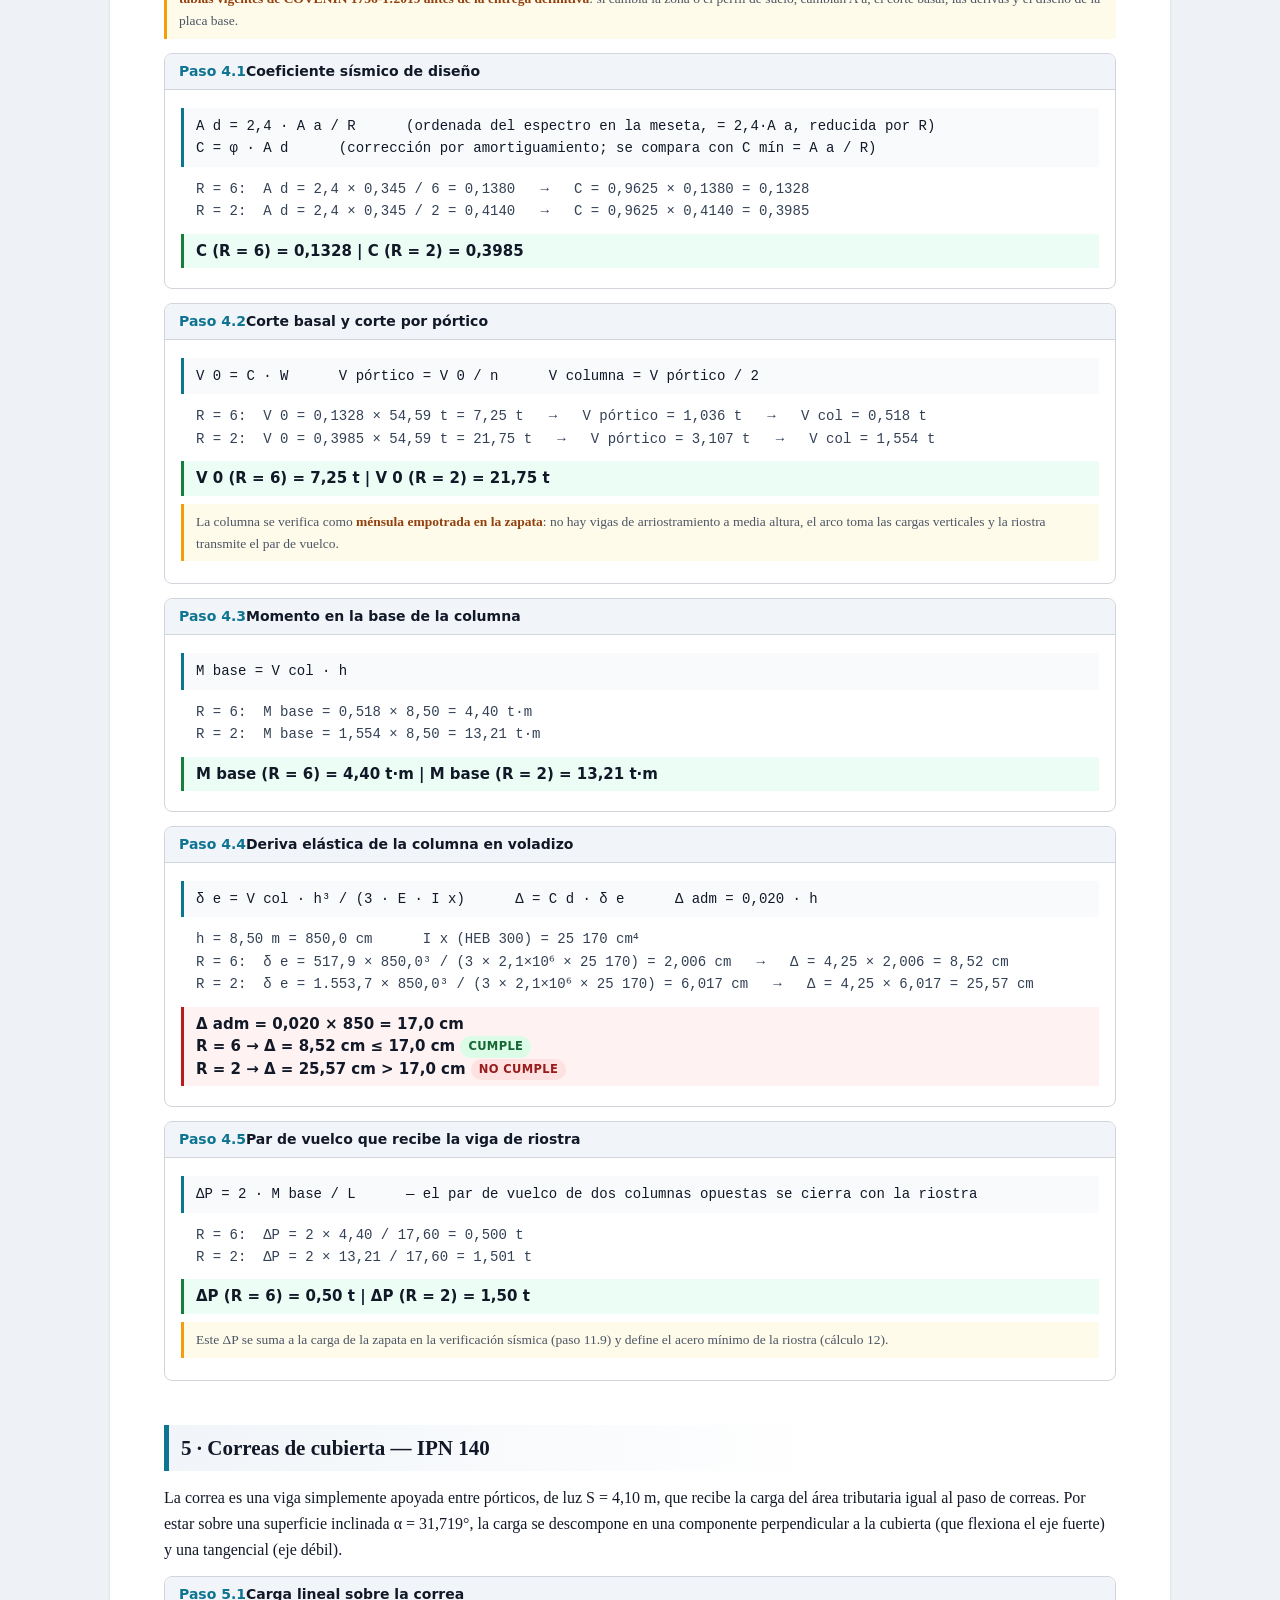
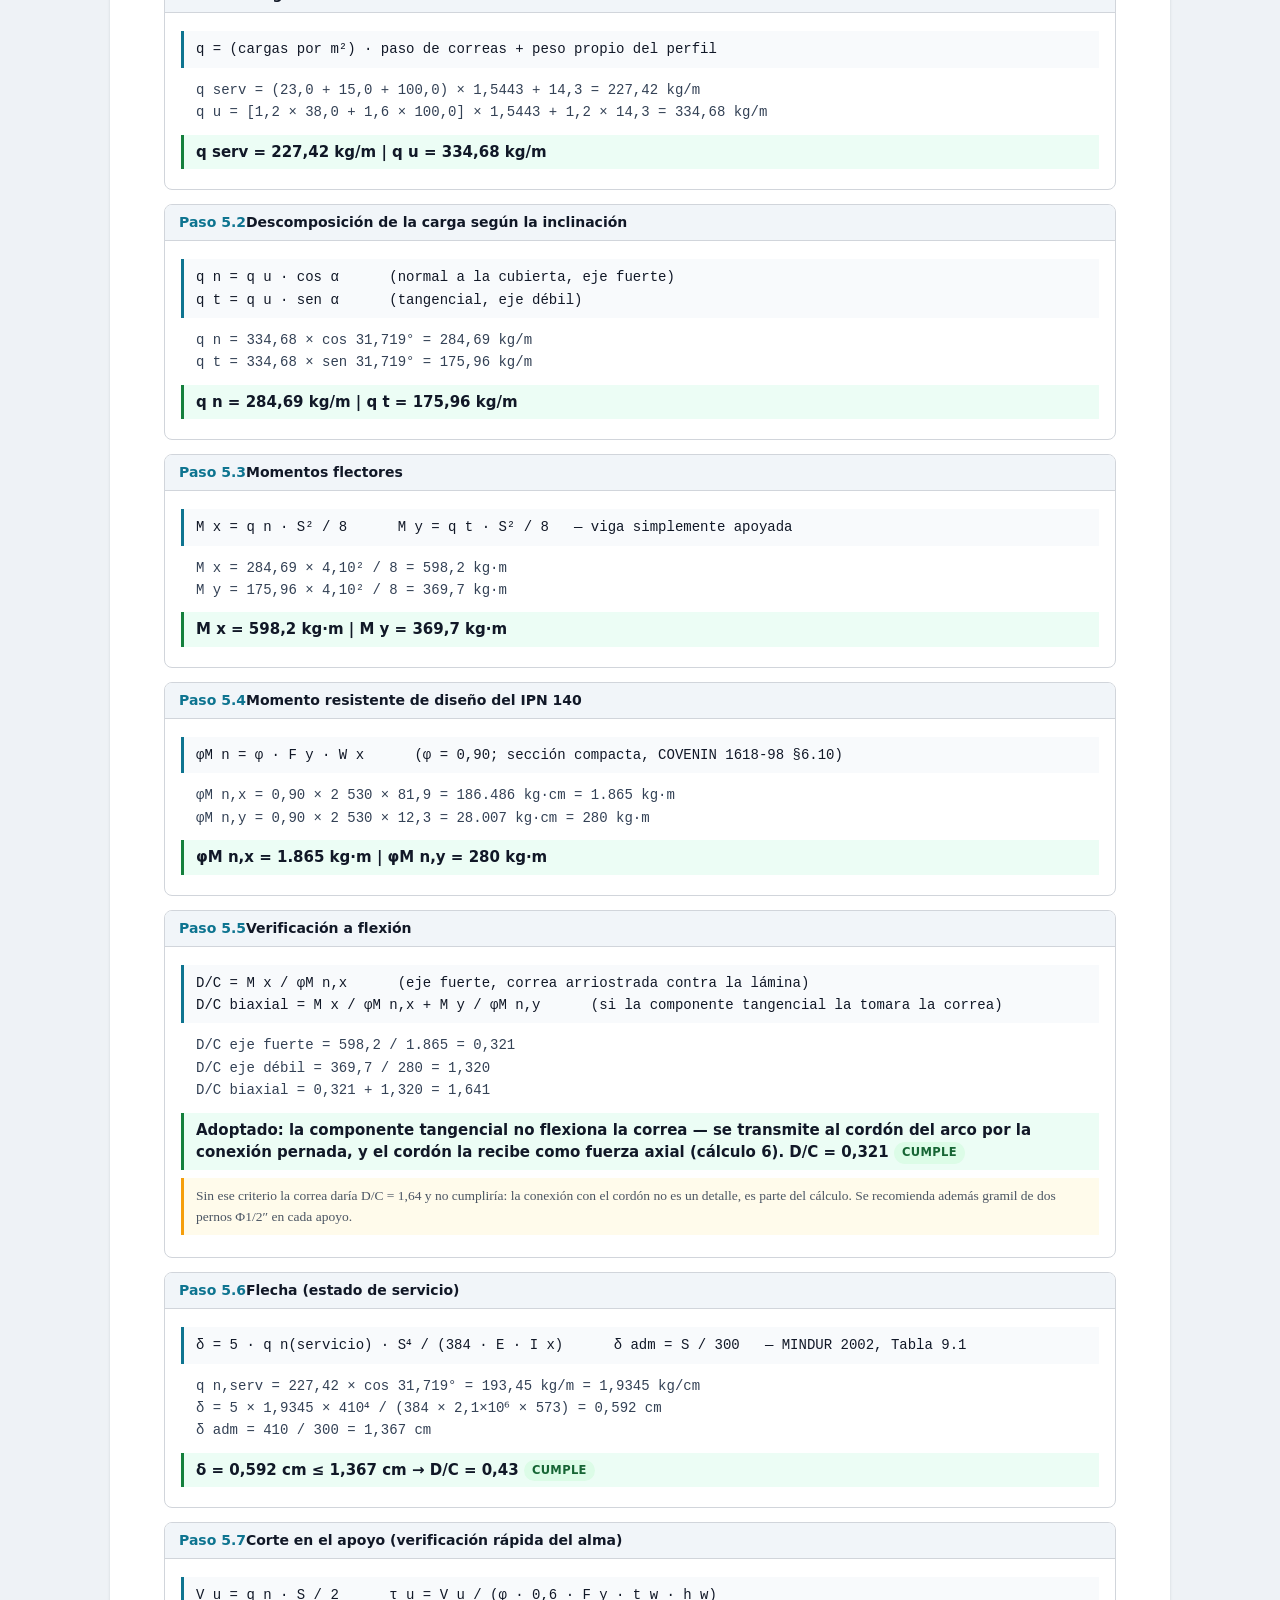
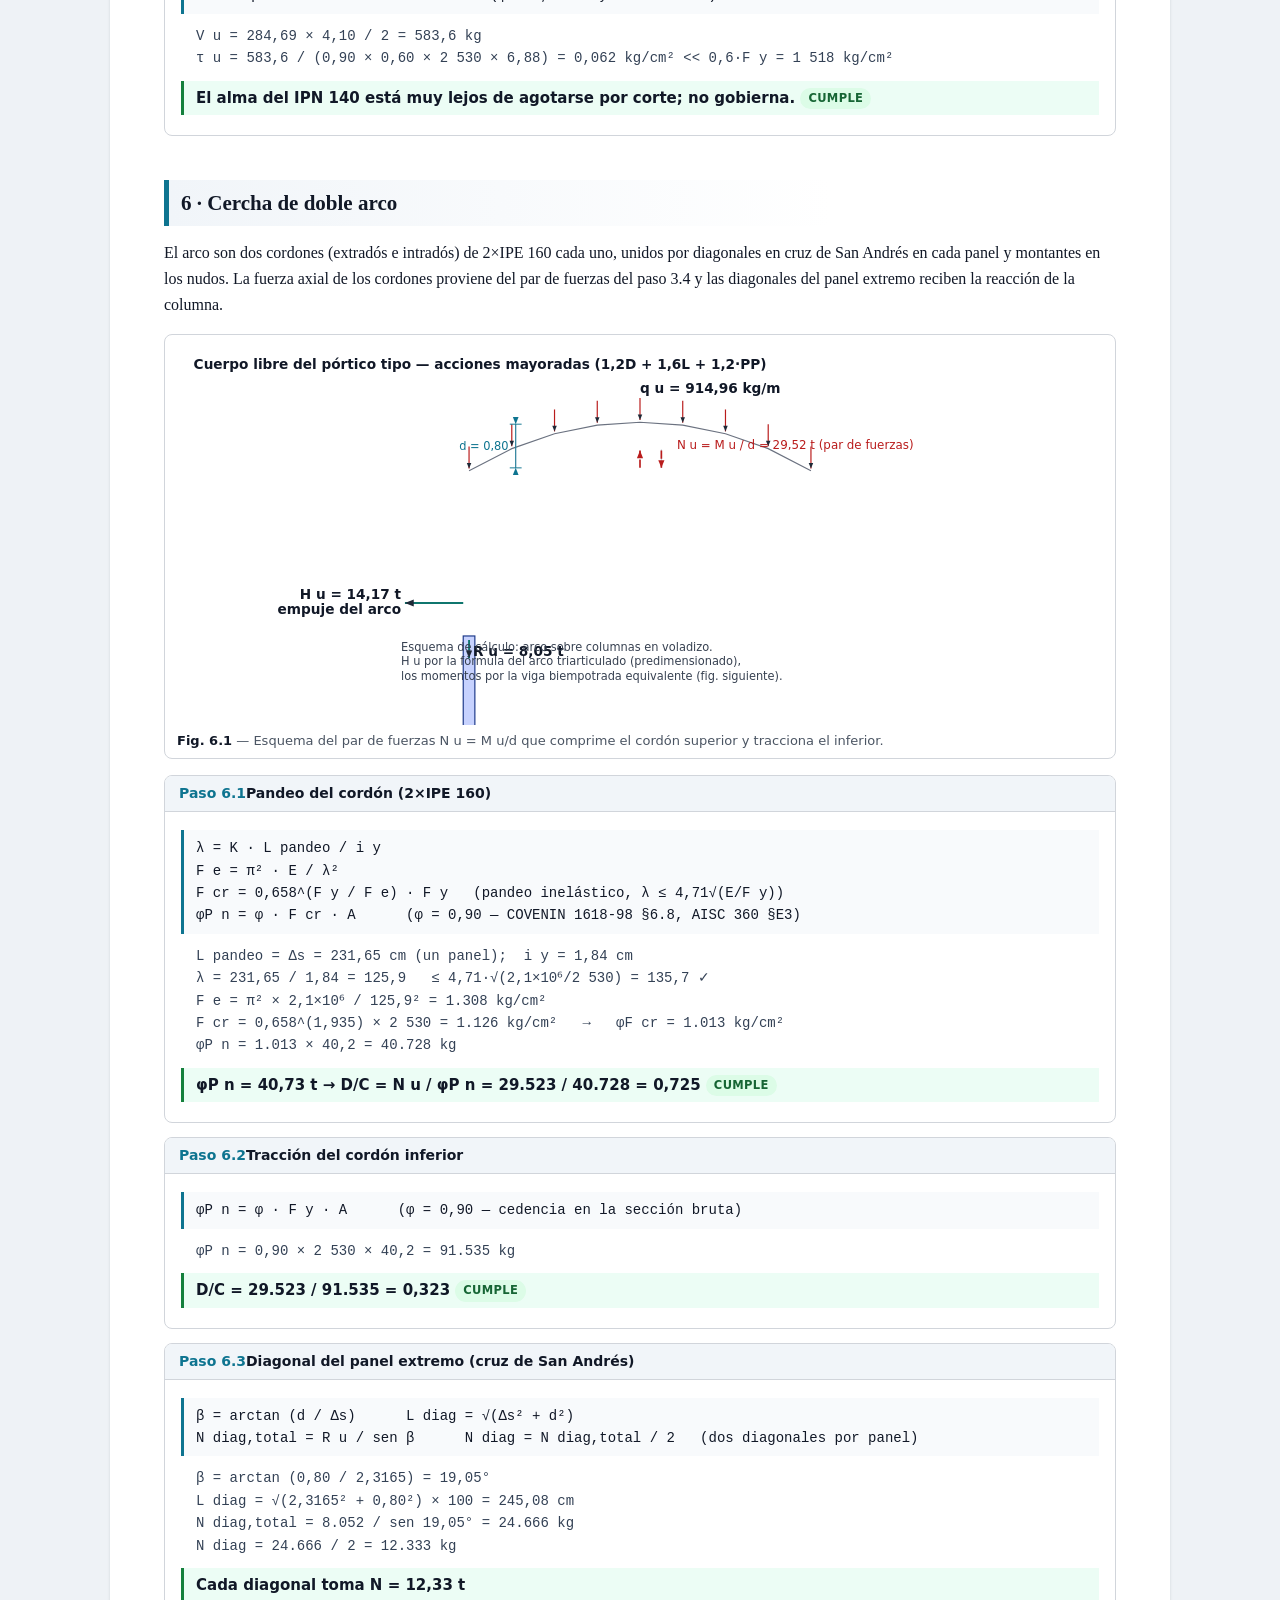
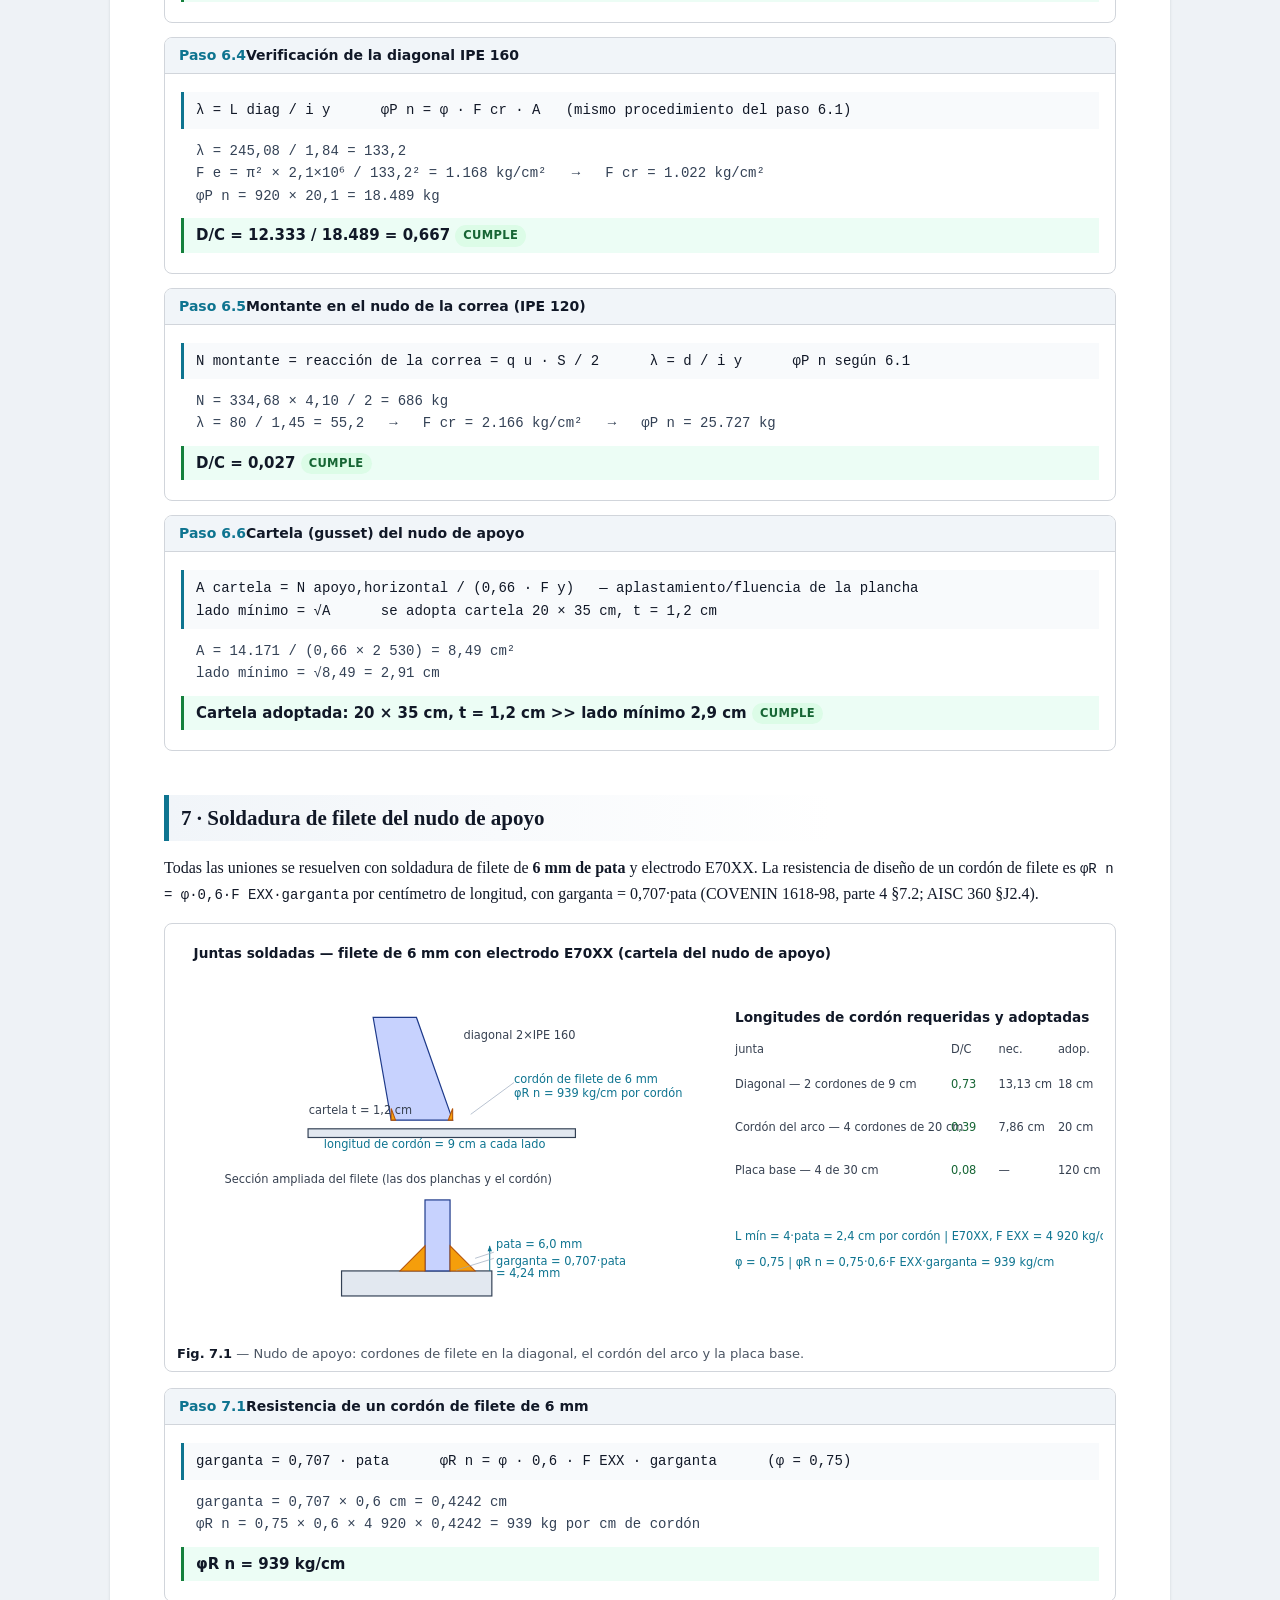
==== commit ba48281c: "Correcciones 2026-10-21: Sección 6 de Fundaciones con método Laine (zapata 1,30x1,30, f'c 250, 1,4CP" ====
--- a/cuaderno/cuaderno.html
+++ b/cuaderno/cuaderno.html
@@ -153,7 +153,7 @@
     <div class="kpi"><b>2,50 m</b><span>flecha del arco f</span></div>
     <div class="kpi"><b>914,96 kg/m</b><span>carga mayorada q u</span></div>
     <div class="kpi"><b>14,17 t</b><span>empuje del arco H u</span></div>
-    <div class="kpi"><b>1,50×1,50×0,40 m</b><span>zapata adoptada</span></div>
+    <div class="kpi"><b>1,30×1,30×0,40 m</b><span>zapata adoptada</span></div>
     <div class="kpi"><b>6,50 t</b><span>carga de servicio por zapata</span></div>
   </div>
   <p class="meta">Documento generado a partir del módulo <code>calculos.py</code>; todas las cifras
@@ -193,7 +193,7 @@
   <li><a href="#e9">Tirante de cabeza entre columnas</a></li>
   <li><a href="#e10">Placa base y pernos de anclaje</a></li>
   <li><a href="#e11">Zapata aislada (cálculo más reciente)</a></li>
-  <li><a href="#e12">Viga de riostra 40×40</a></li>
+  <li><a href="#e12">Viga de riostra 25×40 (solo longitudinal)</a></li>
   <li><a href="#e13">Losa sobre terreno y macizo del graderío</a></li>
   <li><a href="#planilla">Planilla general y gráfico D/C</a></li>
   <li><a href="#banderas">Conclusiones y banderas rojas</a></li>
@@ -208,7 +208,7 @@
    declarada o tabla de norma. Los números en <i>cursiva</i> son hipótesis que deben validarse.</p>
 
 <h3>0.1 Materiales</h3>
-<table class="chica"><caption>Tabla 0.3 — Materiales, suelos (hipótesis) y coeficientes.</caption><thead><tr><th>Material / parámetro</th><th>Símbolo</th><th>Valor</th><th>Origen</th></tr></thead><tbody><tr><td class="">Concreto de la fundación</td><td class="">f′ c</td><td class="">210 kg/cm²</td><td class="">grado usual para fundaciones (COVENIN-MINDUR 1753)</td></tr><tr><td class="">Peso específico del concreto armado</td><td class="">γ c</td><td class="">2 400 kg/m³</td><td class="">valor práctico del libro, cap. 8</td></tr><tr><td class="">Acero de refuerzo</td><td class="">f y</td><td class="">4 200 kg/cm²</td><td class="">ADN 420 (grado 60), barras corrugadas</td></tr><tr><td class="">Acero estructural de perfiles</td><td class="">F y</td><td class="">2 530 kg/cm²</td><td class="">A52 SIDOR, equivalente al A36</td></tr><tr><td class="">Resistencia última del acero</td><td class="">F u</td><td class="">4 100 kg/cm²</td><td class="">mismo acero</td></tr><tr><td class="">Módulo de elasticidad del acero</td><td class="">E</td><td class="">2,1×10⁶ kg/cm²</td><td class="">COVENIN 1618</td></tr><tr><td class="">Electrodo de soldadura</td><td class="">F EXX</td><td class="">4 920 kg/cm²</td><td class="">E70XX</td></tr><tr><td class="">Peso específico del suelo (hipótesis)</td><td class="">γ s</td><td class="">1 800 kg/m³</td><td class="">suelo húmedo, hipótesis declarada</td></tr><tr><td class="">Masa equivalente base−relleno</td><td class="">γ</td><td class="">2 100 kg/m³</td><td class="">Tabla 8.1 del libro (Fratelli)</td></tr><tr><td class="">Capacidad admisible del suelo (hipótesis)</td><td class="">σ adm</td><td class="">1,50 kg/cm²</td><td class="">dato del proyecto municipal; <i>sin EMS</i></td></tr><tr><td class="">Nivel freático</td><td class="">NF</td><td class="">1,50 m</td><td class="">dato municipal</td></tr><tr><td class="">Factor de asentamiento</td><td class="">ν</td><td class="">1,15</td><td class="">Tabla 8.1 del libro (1,15–1,30)</td></tr></tbody></table>
+<table class="chica"><caption>Tabla 0.3 — Materiales, suelos (hipótesis) y coeficientes.</caption><thead><tr><th>Material / parámetro</th><th>Símbolo</th><th>Valor</th><th>Origen</th></tr></thead><tbody><tr><td class="">Concreto de la fundación</td><td class="">f′ c</td><td class="">250 kg/cm²</td><td class="">corrección de cátedra 2026-10-21 (antes 210)</td></tr><tr><td class="">Peso específico del concreto armado</td><td class="">γ c</td><td class="">2 400 kg/m³</td><td class="">valor práctico del libro, cap. 8</td></tr><tr><td class="">Acero de refuerzo</td><td class="">f y</td><td class="">4 200 kg/cm²</td><td class="">ADN 420 (grado 60), barras corrugadas</td></tr><tr><td class="">Acero estructural de perfiles</td><td class="">F y</td><td class="">2 530 kg/cm²</td><td class="">A52 SIDOR, equivalente al A36</td></tr><tr><td class="">Resistencia última del acero</td><td class="">F u</td><td class="">4 100 kg/cm²</td><td class="">mismo acero</td></tr><tr><td class="">Módulo de elasticidad del acero</td><td class="">E</td><td class="">2,1×10⁶ kg/cm²</td><td class="">COVENIN 1618</td></tr><tr><td class="">Electrodo de soldadura</td><td class="">F EXX</td><td class="">4 920 kg/cm²</td><td class="">E70XX</td></tr><tr><td class="">Peso específico del suelo (hipótesis)</td><td class="">γ s</td><td class="">1 800 kg/m³</td><td class="">suelo húmedo, hipótesis declarada</td></tr><tr><td class="">Masa equivalente base−relleno</td><td class="">γ</td><td class="">2 100 kg/m³</td><td class="">Tabla 8.1 del libro (Fratelli)</td></tr><tr><td class="">Capacidad admisible del suelo (hipótesis)</td><td class="">σ adm</td><td class="">1,50 kg/cm²</td><td class="">dato del proyecto municipal; <i>sin EMS</i></td></tr><tr><td class="">Nivel freático</td><td class="">NF</td><td class="">1,50 m</td><td class="">dato municipal</td></tr><tr><td class="">Factor de asentamiento</td><td class="">ν</td><td class="">1,15</td><td class="">Tabla 8.1 del libro (1,15–1,30)</td></tr></tbody></table>
 
 <h3>0.2 Perfiles</h3>
 <table class=""><caption>Tabla 0.1 — Perfiles de acero usados (catálogo SIDOR/DIN).</caption><thead><tr><th class="n">Perfil</th><th class="n">A (cm²)</th><th class="n">I x (cm⁴)</th><th class="n">W x (cm³)</th><th class="n">i x (cm)</th><th class="n">i y (cm)</th><th class="n">g (kg/m)</th><th class="n">h (cm)</th></tr></thead><tbody><tr><td class="">IPE 120</td><td class="n">13.2</td><td class="n">318</td><td class="n">53</td><td class="n">4.9</td><td class="n">1.45</td><td class="n">10.4</td><td class="n">12</td></tr><tr><td class="">IPE 160</td><td class="n">20.1</td><td class="n">869</td><td class="n">109</td><td class="n">6.58</td><td class="n">1.84</td><td class="n">15.8</td><td class="n">16</td></tr><tr><td class="">IPN 140</td><td class="n">18.2</td><td class="n">573</td><td class="n">81.9</td><td class="n">5.61</td><td class="n">1.57</td><td class="n">14.3</td><td class="n">14</td></tr><tr><td class="">HEB 300</td><td class="n">149.1</td><td class="n">25.170</td><td class="n">1679</td><td class="n">12.99</td><td class="n">7.58</td><td class="n">117</td><td class="n">30</td></tr></tbody></table>
@@ -409,9 +409,9 @@
    tiene que transmitir además el <b>par de vuelco</b>: una parte de los pernos trabaja a tracción
    y el concreto en compresión. La placa adoptada es de <b>45 × 45 cm,
    t = 25 mm</b>, con 8 pernos Φ3/4″ repartidos en dos líneas.</p>
-<figure><svg class="fig" viewBox="0 0 780 430" xmlns="http://www.w3.org/2000/svg" role="img" aria-label="Placa base y pernos de anclaje de la columna HEB 300"><text class="txb" x="14.0" y="20.0" text-anchor="start">Columna HEB 300: placa base 45×45 cm, pernos de anclaje y transferencia de momentos</text><rect class="placa" x="98.9" y="138.9" width="182.3" height="182.3"/><rect class="colbox" x="129.2" y="169.3" width="121.5" height="121.5"/><text class="txs" x="190.0" y="221.9">HEB 300</text><text class="txs" x="190.0" y="266.5">(30×30)</text><circle class="bolt" cx="132.3" cy="307.0" r="3.6"/><circle class="bolt" cx="170.8" cy="307.0" r="3.6"/><circle class="bolt" cx="209.2" cy="307.0" r="3.6"/><circle class="bolt" cx="247.7" cy="307.0" r="3.6"/><circle class="bolt" cx="132.3" cy="153.1" r="3.6"/><circle class="bolt" cx="170.8" cy="153.1" r="3.6"/><circle class="bolt" cx="209.2" cy="153.1" r="3.6"/><circle class="bolt" cx="247.7" cy="153.1" r="3.6"/><line class="dim" x1="98.9" y1="353.6" x2="281.1" y2="353.6"/><line class="dim" x1="98.9" y1="348.6" x2="98.9" y2="358.6"/><line class="dim" x1="281.1" y1="348.6" x2="281.1" y2="358.6"/><polygon points="98.9,353.6 104.9,351.2 104.9,356.0" fill="#0e7490"/><polygon points="281.1,353.6 275.1,351.2 275.1,356.0" fill="#0e7490"/><text class="txdim" x="190.0" y="348.6">45 × 45 cm</text><line class="dim" x1="66.5" y1="307.0" x2="66.5" y2="153.1"/><line class="dim" x1="61.5" y1="307.0" x2="71.5" y2="307.0"/><line class="dim" x1="61.5" y1="153.1" x2="71.5" y2="153.1"/><polygon points="66.5,307.0 64.1,313.0 68.9,313.0" fill="#0e7490"/><polygon points="66.5,153.1 64.1,147.1 68.9,147.1" fill="#0e7490"/><text class="txdim" x="60.5" y="233.6" text-anchor="end">s = 31,6 cm</text><text class="txb" x="190.0" y="402.2">PLANTA — placa t = 25 mm, 8 pernos Ø3/4″ (4 por lado)</text><rect class="placa" x="533.3" y="340.6" width="68.3" height="3.8"/><rect class="steelfill" x="544.6" y="86.4" width="45.5" height="254.2"/><line class="steel" x1="544.6" y1="340.6" x2="544.6" y2="86.4"/><line class="steel" x1="590.2" y1="340.6" x2="590.2" y2="86.4"/><line class="ln2" x1="566.6" y1="340.6" x2="566.6" y2="86.4"/><line class="ln2" x1="568.2" y1="340.6" x2="568.2" y2="86.4"/><line class="steel" x1="544.6" y1="86.4" x2="590.2" y2="86.4"/><text class="txs" x="567.4" y="162.2" transform="rotate(-90.0 567.4 162.2)">HEB 300</text><line class="bolt" x1="543.4" y1="340.6" x2="543.4" y2="368.7"/><line class="bolt" x1="541.0" y1="364.9" x2="545.9" y2="364.9"/><circle class="bolt" cx="543.4" cy="340.6" r="3.0"/><line class="bolt" x1="591.4" y1="340.6" x2="591.4" y2="368.7"/><line class="bolt" x1="589.0" y1="364.9" x2="593.8" y2="364.9"/><circle class="bolt" cx="591.4" cy="340.6" r="3.0"/><rect class="conc" x="537.1" y="344.4" width="60.7" height="18.2"/><defs><clipPath id="cl1"><rect x="537.1" y="344.4" width="60.7" height="18.2"/></clipPath></defs><g class="thin" clip-path="url(#cl1)"><line x1="518.8" y1="362.6" x2="537.1" y2="344.4"/><line x1="524.8" y1="362.6" x2="543.1" y2="344.4"/><line x1="530.8" y1="362.6" x2="549.1" y2="344.4"/><line x1="536.8" y1="362.6" x2="555.1" y2="344.4"/><line x1="542.8" y1="362.6" x2="561.1" y2="344.4"/><line x1="548.8" y1="362.6" x2="567.1" y2="344.4"/><line x1="554.8" y1="362.6" x2="573.1" y2="344.4"/><line x1="560.8" y1="362.6" x2="579.1" y2="344.4"/><line x1="566.8" y1="362.6" x2="585.1" y2="344.4"/><line x1="572.8" y1="362.6" x2="591.1" y2="344.4"/><line x1="578.8" y1="362.6" x2="597.1" y2="344.4"/><line x1="584.8" y1="362.6" x2="603.1" y2="344.4"/><line x1="590.8" y1="362.6" x2="609.1" y2="344.4"/><line x1="596.8" y1="362.6" x2="615.1" y2="344.4"/><line x1="602.8" y1="362.6" x2="621.1" y2="344.4"/></g><text class="txs" x="567.4" y="380.8">pedestal 40×40</text><line class="dim" x1="497.6" y1="340.6" x2="497.6" y2="86.4"/><line class="dim" x1="492.6" y1="340.6" x2="502.6" y2="340.6"/><line class="dim" x1="492.6" y1="86.4" x2="502.6" y2="86.4"/><polygon points="497.6,340.6 495.2,346.6 500.0,346.6" fill="#0e7490"/><polygon points="497.6,86.4 495.2,80.4 500.0,80.4" fill="#0e7490"/><text class="txdim" x="491.6" y="217.0" text-anchor="end">h = 8,50 m</text><line class="dim" x1="606.9" y1="373.2" x2="606.9" y2="315.6"/><line class="dim" x1="601.9" y1="373.2" x2="611.9" y2="373.2"/><line class="dim" x1="601.9" y1="315.6" x2="611.9" y2="315.6"/><polygon points="606.9,373.2 604.5,379.2 609.3,379.2" fill="#0e7490"/><polygon points="606.9,315.6 604.5,309.6 609.3,309.6" fill="#0e7490"/><text class="txdim" x="612.9" y="347.9" text-anchor="start">s = 31,6</text><text class="txs" x="628.1" y="274.6" text-anchor="start">z = 0,90·s = 28,4 cm</text><line class="Harrow" x1="673.7" y1="116.7" x2="594.7" y2="116.7"/><polygon points="601.2,114.1 594.7,116.7 601.2,119.3" fill="#1f2937"/><text class="txs" x="679.7" y="110.6" text-anchor="start">V col = 0,518 t</text><text class="txs" x="679.7" y="123.1" text-anchor="start">M base = 4,40 t·m</text><line class="thin" x1="597.8" y1="338.3" x2="646.3" y2="383.9"/><text class="txs" x="646.3" y="383.9" text-anchor="start">placa t = 25 mm</text><text class="txs" x="646.3" y="396.4" text-anchor="start">T perno = 2,71 t (Ø3/4″)</text><text class="txb" x="567.4" y="65.1">ELEVACIÓN</text></svg><figcaption><b>Fig. 10.1</b> — Placa base 45×45 cm, líneas de pernos y detalle del anclaje.</figcaption></figure>
-
-<div class="calc"><div class="hd"><span class="n">Paso 10.1</span>Presión de contacto sobre el pedestal</div><div class="bd"><div class="fml">σ = P u / A placa      y comparación con la resistencia al aplastamiento del concreto<br>φP p = φ·0,85·f′c·A₁·√(A₂/A₁) ≤ 2·φ·0,85·f′c·A₁      (φ = 0,70)</div><div class="sus">σ = 9.245 / 2.025 = 4,57 kg/cm²<br>φP p (pedestal 40×40) = 0,70 × 0,85 × 210 × 1 600 / 1 000 = 199,9 t (sin el factor √(A₂/A₁) ≤ 2)</div><div class="res">σ = 4,57 kg/cm² &lt;&lt; 0,85·f′c = 178,5 kg/cm²  →  P u / φP p = 0,0462 <span class="badge b-ok">cumple</span></div></div></div>
+<figure><svg class="fig" viewBox="0 0 780 430" xmlns="http://www.w3.org/2000/svg" role="img" aria-label="Placa base y pernos de anclaje de la columna HEB 300"><text class="txb" x="14.0" y="20.0" text-anchor="start">Columna HEB 300: placa base 45×45 cm, pernos de anclaje y transferencia de momentos</text><rect class="placa" x="98.9" y="138.9" width="182.3" height="182.3"/><rect class="colbox" x="129.2" y="169.3" width="121.5" height="121.5"/><text class="txs" x="190.0" y="221.9">HEB 300</text><text class="txs" x="190.0" y="266.5">(30×30)</text><circle class="bolt" cx="132.3" cy="307.0" r="3.6"/><circle class="bolt" cx="170.8" cy="307.0" r="3.6"/><circle class="bolt" cx="209.2" cy="307.0" r="3.6"/><circle class="bolt" cx="247.7" cy="307.0" r="3.6"/><circle class="bolt" cx="132.3" cy="153.1" r="3.6"/><circle class="bolt" cx="170.8" cy="153.1" r="3.6"/><circle class="bolt" cx="209.2" cy="153.1" r="3.6"/><circle class="bolt" cx="247.7" cy="153.1" r="3.6"/><line class="dim" x1="98.9" y1="353.6" x2="281.1" y2="353.6"/><line class="dim" x1="98.9" y1="348.6" x2="98.9" y2="358.6"/><line class="dim" x1="281.1" y1="348.6" x2="281.1" y2="358.6"/><polygon points="98.9,353.6 104.9,351.2 104.9,356.0" fill="#0e7490"/><polygon points="281.1,353.6 275.1,351.2 275.1,356.0" fill="#0e7490"/><text class="txdim" x="190.0" y="348.6">45 × 45 cm</text><line class="dim" x1="66.5" y1="307.0" x2="66.5" y2="153.1"/><line class="dim" x1="61.5" y1="307.0" x2="71.5" y2="307.0"/><line class="dim" x1="61.5" y1="153.1" x2="71.5" y2="153.1"/><polygon points="66.5,307.0 64.1,313.0 68.9,313.0" fill="#0e7490"/><polygon points="66.5,153.1 64.1,147.1 68.9,147.1" fill="#0e7490"/><text class="txdim" x="60.5" y="233.6" text-anchor="end">s = 31,6 cm</text><text class="txb" x="190.0" y="402.2">PLANTA — placa t = 25 mm, 8 pernos Ø3/4″ (4 por lado)</text><rect class="placa" x="533.3" y="340.6" width="68.3" height="3.8"/><rect class="steelfill" x="544.6" y="86.4" width="45.5" height="254.2"/><line class="steel" x1="544.6" y1="340.6" x2="544.6" y2="86.4"/><line class="steel" x1="590.2" y1="340.6" x2="590.2" y2="86.4"/><line class="ln2" x1="566.6" y1="340.6" x2="566.6" y2="86.4"/><line class="ln2" x1="568.2" y1="340.6" x2="568.2" y2="86.4"/><line class="steel" x1="544.6" y1="86.4" x2="590.2" y2="86.4"/><text class="txs" x="567.4" y="162.2" transform="rotate(-90.0 567.4 162.2)">HEB 300</text><line class="bolt" x1="543.4" y1="340.6" x2="543.4" y2="368.7"/><line class="bolt" x1="541.0" y1="364.9" x2="545.9" y2="364.9"/><circle class="bolt" cx="543.4" cy="340.6" r="3.0"/><line class="bolt" x1="591.4" y1="340.6" x2="591.4" y2="368.7"/><line class="bolt" x1="589.0" y1="364.9" x2="593.8" y2="364.9"/><circle class="bolt" cx="591.4" cy="340.6" r="3.0"/><rect class="conc" x="537.1" y="344.4" width="60.7" height="18.2"/><defs><clipPath id="cl1"><rect x="537.1" y="344.4" width="60.7" height="18.2"/></clipPath></defs><g class="thin" clip-path="url(#cl1)"><line x1="518.8" y1="362.6" x2="537.1" y2="344.4"/><line x1="524.8" y1="362.6" x2="543.1" y2="344.4"/><line x1="530.8" y1="362.6" x2="549.1" y2="344.4"/><line x1="536.8" y1="362.6" x2="555.1" y2="344.4"/><line x1="542.8" y1="362.6" x2="561.1" y2="344.4"/><line x1="548.8" y1="362.6" x2="567.1" y2="344.4"/><line x1="554.8" y1="362.6" x2="573.1" y2="344.4"/><line x1="560.8" y1="362.6" x2="579.1" y2="344.4"/><line x1="566.8" y1="362.6" x2="585.1" y2="344.4"/><line x1="572.8" y1="362.6" x2="591.1" y2="344.4"/><line x1="578.8" y1="362.6" x2="597.1" y2="344.4"/><line x1="584.8" y1="362.6" x2="603.1" y2="344.4"/><line x1="590.8" y1="362.6" x2="609.1" y2="344.4"/><line x1="596.8" y1="362.6" x2="615.1" y2="344.4"/><line x1="602.8" y1="362.6" x2="621.1" y2="344.4"/></g><text class="txs" x="567.4" y="380.8">pedestal 0,60×0,70</text><line class="dim" x1="497.6" y1="340.6" x2="497.6" y2="86.4"/><line class="dim" x1="492.6" y1="340.6" x2="502.6" y2="340.6"/><line class="dim" x1="492.6" y1="86.4" x2="502.6" y2="86.4"/><polygon points="497.6,340.6 495.2,346.6 500.0,346.6" fill="#0e7490"/><polygon points="497.6,86.4 495.2,80.4 500.0,80.4" fill="#0e7490"/><text class="txdim" x="491.6" y="217.0" text-anchor="end">h = 8,50 m</text><line class="dim" x1="606.9" y1="373.2" x2="606.9" y2="315.6"/><line class="dim" x1="601.9" y1="373.2" x2="611.9" y2="373.2"/><line class="dim" x1="601.9" y1="315.6" x2="611.9" y2="315.6"/><polygon points="606.9,373.2 604.5,379.2 609.3,379.2" fill="#0e7490"/><polygon points="606.9,315.6 604.5,309.6 609.3,309.6" fill="#0e7490"/><text class="txdim" x="612.9" y="347.9" text-anchor="start">s = 31,6</text><text class="txs" x="628.1" y="274.6" text-anchor="start">z = 0,90·s = 28,4 cm</text><line class="Harrow" x1="673.7" y1="116.7" x2="594.7" y2="116.7"/><polygon points="601.2,114.1 594.7,116.7 601.2,119.3" fill="#1f2937"/><text class="txs" x="679.7" y="110.6" text-anchor="start">V col = 0,518 t</text><text class="txs" x="679.7" y="123.1" text-anchor="start">M base = 4,40 t·m</text><line class="thin" x1="597.8" y1="338.3" x2="646.3" y2="383.9"/><text class="txs" x="646.3" y="383.9" text-anchor="start">placa t = 25 mm</text><text class="txs" x="646.3" y="396.4" text-anchor="start">T perno = 2,71 t (Ø3/4″)</text><text class="txb" x="567.4" y="65.1">ELEVACIÓN</text></svg><figcaption><b>Fig. 10.1</b> — Placa base 45×45 cm, líneas de pernos y detalle del anclaje.</figcaption></figure>
+
+<div class="calc"><div class="hd"><span class="n">Paso 10.1</span>Presión de contacto sobre el pedestal</div><div class="bd"><div class="fml">σ = P u / A placa      y comparación con la resistencia al aplastamiento del concreto<br>φP p = φ·0,85·f′c·A₁·√(A₂/A₁) ≤ 2·φ·0,85·f′c·A₁      (φ = 0,70)</div><div class="sus">σ = 9.245 / 2.025 = 4,57 kg/cm²<br>φP p (pedestal 0,60×0,70) = 0,70 × 0,85 × 250 × 4 200 / 1 000 = 624,8 t (sin el factor √(A₂/A₁) ≤ 2)</div><div class="res">σ = 4,57 kg/cm² &lt;&lt; 0,85·f′c = 178,5 kg/cm²  →  P u / φP p = 0,0148 <span class="badge b-ok">cumple</span></div></div></div>
 
 <div class="calc"><div class="hd"><span class="n">Paso 10.2</span>Espesor de la placa por flexión (hipótesis de compresión)</div><div class="bd"><div class="fml">m = (lado − ancho del ala)/2      M placa = σ·m²/2      t = √(4·M/(0,9·F y))</div><div class="sus">m = (45 − 30,0)/2 = 7,5 cm<br>M = 4,57 × 7,5² / 2 = 128,4 kg·cm/cm<br>t = √(4 × 128,4 / (0,9 × 2 530)) = 0,475 cm = 4,7 mm</div><div class="res">t nec (compresión) = 4,7 mm → no gobierna; se adopta t = 25 mm por la tracción de los pernos (paso 10.4) <span class="badge b-ok">cumple</span></div></div></div>
 
@@ -424,73 +424,80 @@
 
 <h2 id="e11">11 · Zapata aislada — cálculo más reciente</h2>
 <p>Esta es la fundación del pórtico: <b>zapata aislada de concreto armado</b> bajo cada columna,
-   con pedestal de 40×40 cm, calculada con las hipótesis del capítulo 8 del libro de Fratelli
-   (fundaciones directas aisladas) y las verificaciones de COVENIN–MINDUR 1753. Se resuelve
+   con pedestal de 0,60×0,70 m, calculada con las hipótesis del capítulo 8 del libro de Fratelli
+   (fundaciones directas aisladas), el <b>método de clase del Ing. Laine</b> (μ = 0,1448,
+   A s,mín = 14·B·d/f y) y las verificaciones de COVENIN–MINDUR 1753. Versión corregida
+   (2026-10-21): zapata 1,30 × 1,30 m, f′ c = 250 kg/cm² y combinación de cátedra
+   U = 1,4·CP + 1,6·CV para la fundación. Se resuelve
    <b>paso a paso, como un examen</b>: predimensionado, pesos propios, presión de servicio,
    corte, punzonado, flexión, acero, longitud de desarrollo, aplastamiento y las verificaciones
    sísmicas.</p>
-<figure><svg class="fig" viewBox="0 0 780 460" xmlns="http://www.w3.org/2000/svg" role="img" aria-label="Zapata aislada: planta y corte con secciones críticas"><text class="txb" x="14.0" y="20.0" text-anchor="start">Zapata aislada del pórtico — geometría adoptada, armado y secciones críticas</text><rect class="conc" x="59.1" y="87.5" width="248.5" height="248.5"/><line class="bar" x1="71.6" y1="323.6" x2="71.6" y2="99.9"/><line class="bar" x1="96.4" y1="323.6" x2="96.4" y2="99.9"/><line class="bar" x1="121.3" y1="323.6" x2="121.3" y2="99.9"/><line class="bar" x1="146.1" y1="323.6" x2="146.1" y2="99.9"/><line class="bar" x1="170.9" y1="323.6" x2="170.9" y2="99.9"/><line class="bar" x1="195.8" y1="323.6" x2="195.8" y2="99.9"/><line class="bar" x1="220.6" y1="323.6" x2="220.6" y2="99.9"/><line class="bar" x1="245.5" y1="323.6" x2="245.5" y2="99.9"/><line class="bar" x1="270.3" y1="323.6" x2="270.3" y2="99.9"/><line class="bar" x1="295.2" y1="323.6" x2="295.2" y2="99.9"/><line class="bar" x1="71.6" y1="323.6" x2="295.2" y2="323.6"/><line class="bar" x1="71.6" y1="298.7" x2="295.2" y2="298.7"/><line class="bar" x1="71.6" y1="273.9" x2="295.2" y2="273.9"/><line class="bar" x1="71.6" y1="249.0" x2="295.2" y2="249.0"/><line class="bar" x1="71.6" y1="224.2" x2="295.2" y2="224.2"/><line class="bar" x1="71.6" y1="199.3" x2="295.2" y2="199.3"/><line class="bar" x1="71.6" y1="174.5" x2="295.2" y2="174.5"/><line class="bar" x1="71.6" y1="149.6" x2="295.2" y2="149.6"/><line class="bar" x1="71.6" y1="124.8" x2="295.2" y2="124.8"/><line class="bar" x1="71.6" y1="99.9" x2="295.2" y2="99.9"/><rect class="colbox" x="150.2" y="178.6" width="66.3" height="66.3"/><text class="txs" x="183.4" y="215.1">pedestal</text><text class="txs" x="183.4" y="233.3">40×40</text><rect class="dash" x="123.3" y="151.7" width="120.1" height="120.1"/><line class="dim" x1="59.1" y1="355.9" x2="307.6" y2="355.9"/><line class="dim" x1="59.1" y1="350.9" x2="59.1" y2="360.9"/><line class="dim" x1="307.6" y1="350.9" x2="307.6" y2="360.9"/><polygon points="59.1,355.9 65.1,353.5 65.1,358.3" fill="#0e7490"/><polygon points="307.6,355.9 301.6,353.5 301.6,358.3" fill="#0e7490"/><text class="txdim" x="183.4" y="350.9">B = 1,50 m</text><line class="dim" x1="322.5" y1="87.5" x2="322.5" y2="99.9"/><line class="dim" x1="317.5" y1="87.5" x2="327.5" y2="87.5"/><line class="dim" x1="317.5" y1="99.9" x2="327.5" y2="99.9"/><polygon points="322.5,87.5 320.1,93.5 324.9,93.5" fill="#0e7490"/><polygon points="322.5,99.9 320.1,93.9 324.9,93.9" fill="#0e7490"/><text class="txdim" x="328.5" y="97.2" text-anchor="start">7,5</text><text class="txdim" x="72.4" y="302.9" text-anchor="start">b o = 4(a+d) = 290 cm — perímetro crítico</text><line class="thin" x1="183.4" y1="296.2" x2="183.4" y2="271.8"/><text class="txb" x="183.4" y="379.1">PLANTA — malla inferior Ø1/2″ @ 15 cm en ambos sentidos</text><text class="txs" x="30.0" y="424.0" text-anchor="start">Predimensionado por presión: A req = ν·P/σ adm = 0,498 m² → B req = 0,71 m</text><text class="txs" x="30.0" y="436.5" text-anchor="start">Predimensionado por longitud de desarrollo: B ≥ 1,45 m → se adopta B = 1,50 m</text><rect class="conc" x="505.9" y="212.5" width="170.7" height="45.5"/><rect class="poor" x="494.6" y="258.0" width="193.4" height="11.4"/><defs><clipPath id="cl1"><rect x="494.6" y="246.6" width="193.4" height="11.4"/></clipPath></defs><g class="thin" clip-path="url(#cl1)"><line x1="483.2" y1="258.0" x2="494.6" y2="246.6"/><line x1="488.2" y1="258.0" x2="499.6" y2="246.6"/><line x1="493.2" y1="258.0" x2="504.6" y2="246.6"/><line x1="498.2" y1="258.0" x2="509.6" y2="246.6"/><line x1="503.2" y1="258.0" x2="514.6" y2="246.6"/><line x1="508.2" y1="258.0" x2="519.6" y2="246.6"/><line x1="513.2" y1="258.0" x2="524.6" y2="246.6"/><line x1="518.2" y1="258.0" x2="529.6" y2="246.6"/><line x1="523.2" y1="258.0" x2="534.6" y2="246.6"/><line x1="528.2" y1="258.0" x2="539.6" y2="246.6"/><line x1="533.2" y1="258.0" x2="544.6" y2="246.6"/><line x1="538.2" y1="258.0" x2="549.6" y2="246.6"/><line x1="543.2" y1="258.0" x2="554.6" y2="246.6"/><line x1="548.2" y1="258.0" x2="559.6" y2="246.6"/><line x1="553.2" y1="258.0" x2="564.6" y2="246.6"/><line x1="558.2" y1="258.0" x2="569.6" y2="246.6"/><line x1="563.2" y1="258.0" x2="574.6" y2="246.6"/><line x1="568.2" y1="258.0" x2="579.6" y2="246.6"/><line x1="573.2" y1="258.0" x2="584.6" y2="246.6"/><line x1="578.2" y1="258.0" x2="589.6" y2="246.6"/><line x1="583.2" y1="258.0" x2="594.6" y2="246.6"/><line x1="588.2" y1="258.0" x2="599.6" y2="246.6"/><line x1="593.2" y1="258.0" x2="604.6" y2="246.6"/><line x1="598.2" y1="258.0" x2="609.6" y2="246.6"/><line x1="603.2" y1="258.0" x2="614.6" y2="246.6"/><line x1="608.2" y1="258.0" x2="619.6" y2="246.6"/><line x1="613.2" y1="258.0" x2="624.6" y2="246.6"/><line x1="618.2" y1="258.0" x2="629.6" y2="246.6"/><line x1="623.2" y1="258.0" x2="634.6" y2="246.6"/><line x1="628.2" y1="258.0" x2="639.6" y2="246.6"/><line x1="633.2" y1="258.0" x2="644.6" y2="246.6"/><line x1="638.2" y1="258.0" x2="649.6" y2="246.6"/><line x1="643.2" y1="258.0" x2="654.6" y2="246.6"/><line x1="648.2" y1="258.0" x2="659.6" y2="246.6"/><line x1="653.2" y1="258.0" x2="664.6" y2="246.6"/><line x1="658.2" y1="258.0" x2="669.6" y2="246.6"/><line x1="663.2" y1="258.0" x2="674.6" y2="246.6"/><line x1="668.2" y1="258.0" x2="679.6" y2="246.6"/><line x1="673.2" y1="258.0" x2="684.6" y2="246.6"/><line x1="678.2" y1="258.0" x2="689.6" y2="246.6"/><line x1="683.2" y1="258.0" x2="694.6" y2="246.6"/><line x1="688.2" y1="258.0" x2="699.6" y2="246.6"/></g><rect class="conc" x="568.5" y="121.4" width="45.5" height="91.0"/><text class="txs" x="591.3" y="135.1" text-anchor="middle">pedestal 40×40</text><defs><clipPath id="cl2"><rect x="424.0" y="121.4" width="81.9" height="91.0"/></clipPath></defs><g class="thin" clip-path="url(#cl2)"><line x1="333.0" y1="212.5" x2="424.0" y2="121.4"/><line x1="342.0" y1="212.5" x2="433.0" y2="121.4"/><line x1="351.0" y1="212.5" x2="442.0" y2="121.4"/><line x1="360.0" y1="212.5" x2="451.0" y2="121.4"/><line x1="369.0" y1="212.5" x2="460.0" y2="121.4"/><line x1="378.0" y1="212.5" x2="469.0" y2="121.4"/><line x1="387.0" y1="212.5" x2="478.0" y2="121.4"/><line x1="396.0" y1="212.5" x2="487.0" y2="121.4"/><line x1="405.0" y1="212.5" x2="496.0" y2="121.4"/><line x1="414.0" y1="212.5" x2="505.0" y2="121.4"/><line x1="423.0" y1="212.5" x2="514.0" y2="121.4"/><line x1="432.0" y1="212.5" x2="523.0" y2="121.4"/><line x1="441.0" y1="212.5" x2="532.0" y2="121.4"/><line x1="450.0" y1="212.5" x2="541.0" y2="121.4"/><line x1="459.0" y1="212.5" x2="550.0" y2="121.4"/><line x1="468.0" y1="212.5" x2="559.0" y2="121.4"/><line x1="477.0" y1="212.5" x2="568.0" y2="121.4"/><line x1="486.0" y1="212.5" x2="577.0" y2="121.4"/><line x1="495.0" y1="212.5" x2="586.0" y2="121.4"/><line x1="504.0" y1="212.5" x2="595.0" y2="121.4"/><line x1="513.0" y1="212.5" x2="604.0" y2="121.4"/></g><defs><clipPath id="cl3"><rect x="676.6" y="121.4" width="77.4" height="91.0"/></clipPath></defs><g class="thin" clip-path="url(#cl3)"><line x1="585.6" y1="212.5" x2="676.6" y2="121.4"/><line x1="594.6" y1="212.5" x2="685.6" y2="121.4"/><line x1="603.6" y1="212.5" x2="694.6" y2="121.4"/><line x1="612.6" y1="212.5" x2="703.6" y2="121.4"/><line x1="621.6" y1="212.5" x2="712.6" y2="121.4"/><line x1="630.6" y1="212.5" x2="721.6" y2="121.4"/><line x1="639.6" y1="212.5" x2="730.6" y2="121.4"/><line x1="648.6" y1="212.5" x2="739.6" y2="121.4"/><line x1="657.6" y1="212.5" x2="748.6" y2="121.4"/><line x1="666.6" y1="212.5" x2="757.6" y2="121.4"/><line x1="675.6" y1="212.5" x2="766.6" y2="121.4"/><line x1="684.6" y1="212.5" x2="775.6" y2="121.4"/><line x1="693.6" y1="212.5" x2="784.6" y2="121.4"/><line x1="702.6" y1="212.5" x2="793.6" y2="121.4"/><line x1="711.6" y1="212.5" x2="802.6" y2="121.4"/><line x1="720.6" y1="212.5" x2="811.6" y2="121.4"/><line x1="729.6" y1="212.5" x2="820.6" y2="121.4"/><line x1="738.6" y1="212.5" x2="829.6" y2="121.4"/><line x1="747.6" y1="212.5" x2="838.6" y2="121.4"/><line x1="756.6" y1="212.5" x2="847.6" y2="121.4"/></g><line class="ln" x1="424.0" y1="121.4" x2="499.1" y2="121.4"/><line class="ln" x1="683.4" y1="121.4" x2="754.0" y2="121.4"/><text class="txs" x="426.3" y="114.6" text-anchor="start">N.T.</text><line class="nf" x1="424.0" y1="292.1" x2="754.0" y2="292.1"/><text class="txnf" x="426.3" y="287.6" text-anchor="start">N.F. = 1,50 m (dato municipal)</text><line class="bar" x1="514.5" y1="249.5" x2="668.1" y2="249.5"/><circle class="dot3" cx="514.5" cy="249.5" r="2.6"/><circle class="dot3" cx="668.1" cy="249.5" r="2.6"/><line class="dim" x1="512.8" y1="249.5" x2="512.8" y2="212.5"/><line class="dim" x1="507.8" y1="249.5" x2="517.8" y2="249.5"/><line class="dim" x1="507.8" y1="212.5" x2="517.8" y2="212.5"/><polygon points="512.8,249.5 510.4,255.5 515.2,255.5" fill="#0e7490"/><polygon points="512.8,212.5 510.4,206.5 515.2,206.5" fill="#0e7490"/><text class="txdim" x="506.8" y="234.5" text-anchor="end">d = 32,5 cm</text><line class="scut" x1="542.9" y1="212.5" x2="542.9" y2="258.0"/><line class="scut" x1="542.9" y1="258.0" x2="542.9" y2="292.1"/><line class="pl" x1="515.0" y1="283.0" x2="515.0" y2="270.5"/><polygon points="516.7,274.7 515.0,270.5 513.4,274.7" fill="#b45309"/><line class="pl" x1="535.5" y1="283.0" x2="535.5" y2="270.5"/><polygon points="537.2,274.7 535.5,270.5 533.8,274.7" fill="#b45309"/><line class="pl" x1="556.0" y1="283.0" x2="556.0" y2="270.5"/><polygon points="557.7,274.7 556.0,270.5 554.3,274.7" fill="#b45309"/><line class="pl" x1="576.5" y1="283.0" x2="576.5" y2="270.5"/><polygon points="578.2,274.7 576.5,270.5 574.8,274.7" fill="#b45309"/><line class="pl" x1="597.0" y1="283.0" x2="597.0" y2="270.5"/><polygon points="598.6,274.7 597.0,270.5 595.3,274.7" fill="#b45309"/><line class="pl" x1="617.4" y1="283.0" x2="617.4" y2="270.5"/><polygon points="619.1,274.7 617.4,270.5 615.8,274.7" fill="#b45309"/><line class="pl" x1="637.9" y1="283.0" x2="637.9" y2="270.5"/><polygon points="639.6,274.7 637.9,270.5 636.3,274.7" fill="#b45309"/><line class="pl" x1="658.4" y1="283.0" x2="658.4" y2="270.5"/><polygon points="660.1,274.7 658.4,270.5 656.7,274.7" fill="#b45309"/><line class="pl" x1="494.6" y1="283.0" x2="688.0" y2="283.0"/><text class="txdim" x="426.3" y="308.1" text-anchor="start">σ s = 0,532 kg/cm² ≤ σ adm = 1,50 kg/cm² (servicio)</text><text class="txdim" x="426.3" y="324.0" text-anchor="start">Sección crítica de corte a d = 22,5 cm del borde (trazo rojo)</text><line class="dim" x1="729.0" y1="258.0" x2="729.0" y2="121.4"/><line class="dim" x1="724.0" y1="258.0" x2="734.0" y2="258.0"/><line class="dim" x1="724.0" y1="121.4" x2="734.0" y2="121.4"/><polygon points="729.0,258.0 726.6,264.0 731.4,264.0" fill="#0e7490"/><polygon points="729.0,121.4 726.6,115.4 731.4,115.4" fill="#0e7490"/><text class="txdim" x="723.0" y="193.2" text-anchor="end">1,20</text><text class="txs" x="517.3" y="220.4" text-anchor="start">h = 0,40 m</text><text class="txs" x="426.3" y="339.9" text-anchor="start">D f = 1,20 m — concreto pobre 10 cm (pág. 247); excavación 1,30 m</text><text class="txb" x="699.4" y="98.7">CORTE A–A</text></svg><figcaption><b>Fig. 11.1</b> — Zapata adoptada: planta del armado, corte, secciones críticas de corte y punzonado, y presión sobre el suelo.</figcaption></figure>
+<figure><svg class="fig" viewBox="0 0 780 460" xmlns="http://www.w3.org/2000/svg" role="img" aria-label="Zapata aislada: planta y corte con secciones críticas"><text class="txb" x="14.0" y="20.0" text-anchor="start">Zapata aislada del pórtico — geometría adoptada, armado y secciones críticas</text><rect class="conc" x="59.1" y="120.6" width="215.4" height="215.4"/><line class="bar" x1="71.6" y1="323.6" x2="71.6" y2="133.1"/><line class="bar" x1="91.4" y1="323.6" x2="91.4" y2="133.1"/><line class="bar" x1="111.3" y1="323.6" x2="111.3" y2="133.1"/><line class="bar" x1="131.2" y1="323.6" x2="131.2" y2="133.1"/><line class="bar" x1="151.1" y1="323.6" x2="151.1" y2="133.1"/><line class="bar" x1="170.9" y1="323.6" x2="170.9" y2="133.1"/><line class="bar" x1="190.8" y1="323.6" x2="190.8" y2="133.1"/><line class="bar" x1="210.7" y1="323.6" x2="210.7" y2="133.1"/><line class="bar" x1="230.6" y1="323.6" x2="230.6" y2="133.1"/><line class="bar" x1="250.5" y1="323.6" x2="250.5" y2="133.1"/><line class="bar" x1="71.6" y1="323.6" x2="262.1" y2="323.6"/><line class="bar" x1="71.6" y1="303.7" x2="262.1" y2="303.7"/><line class="bar" x1="71.6" y1="283.8" x2="262.1" y2="283.8"/><line class="bar" x1="71.6" y1="263.9" x2="262.1" y2="263.9"/><line class="bar" x1="71.6" y1="244.1" x2="262.1" y2="244.1"/><line class="bar" x1="71.6" y1="224.2" x2="262.1" y2="224.2"/><line class="bar" x1="71.6" y1="204.3" x2="262.1" y2="204.3"/><line class="bar" x1="71.6" y1="184.4" x2="262.1" y2="184.4"/><line class="bar" x1="71.6" y1="164.5" x2="262.1" y2="164.5"/><line class="bar" x1="71.6" y1="144.7" x2="262.1" y2="144.7"/><rect class="colbox" x="117.1" y="178.6" width="99.4" height="99.4"/><text class="txs" x="166.8" y="231.6">pedestal</text><text class="txs" x="166.8" y="249.8">0,60×0,70</text><rect class="dash" x="91.0" y="152.5" width="151.6" height="151.6"/><line class="dim" x1="59.1" y1="355.9" x2="274.5" y2="355.9"/><line class="dim" x1="59.1" y1="350.9" x2="59.1" y2="360.9"/><line class="dim" x1="274.5" y1="350.9" x2="274.5" y2="360.9"/><polygon points="59.1,355.9 65.1,353.5 65.1,358.3" fill="#0e7490"/><polygon points="274.5,355.9 268.5,353.5 268.5,358.3" fill="#0e7490"/><text class="txdim" x="166.8" y="350.9">B = 1,30 m</text><line class="dim" x1="289.4" y1="120.6" x2="289.4" y2="133.1"/><line class="dim" x1="284.4" y1="120.6" x2="294.4" y2="120.6"/><line class="dim" x1="284.4" y1="133.1" x2="294.4" y2="133.1"/><polygon points="289.4,120.6 287.0,126.6 291.8,126.6" fill="#0e7490"/><polygon points="289.4,133.1 287.0,127.1 291.8,127.1" fill="#0e7490"/><text class="txdim" x="295.4" y="130.3" text-anchor="start">7,5</text><text class="txdim" x="72.4" y="302.9" text-anchor="start">b o = 2[(a+d)+(b+d)] = 386 cm — perímetro crítico</text><line class="thin" x1="166.8" y1="296.2" x2="166.8" y2="304.1"/><text class="txb" x="166.8" y="379.1">PLANTA — malla inferior Ø5/8″ @ 12 cm en ambos sentidos, con gancho</text><text class="txs" x="30.0" y="424.0" text-anchor="start">Predimensionado por presión: A req = γ·P/σ adm = 0,498 m² → B req = 0,71 m</text><text class="txs" x="30.0" y="436.5" text-anchor="start">Se adopta B = 1,30 m por criterio constructivo (pedestal 0,60×0,70 + borde); malla con gancho estándar, l dh = 22,2 cm</text><rect class="conc" x="505.9" y="212.5" width="147.9" height="45.5"/><rect class="poor" x="494.6" y="258.0" width="170.7" height="11.4"/><defs><clipPath id="cl1"><rect x="494.6" y="246.6" width="170.7" height="11.4"/></clipPath></defs><g class="thin" clip-path="url(#cl1)"><line x1="483.2" y1="258.0" x2="494.6" y2="246.6"/><line x1="488.2" y1="258.0" x2="499.6" y2="246.6"/><line x1="493.2" y1="258.0" x2="504.6" y2="246.6"/><line x1="498.2" y1="258.0" x2="509.6" y2="246.6"/><line x1="503.2" y1="258.0" x2="514.6" y2="246.6"/><line x1="508.2" y1="258.0" x2="519.6" y2="246.6"/><line x1="513.2" y1="258.0" x2="524.6" y2="246.6"/><line x1="518.2" y1="258.0" x2="529.6" y2="246.6"/><line x1="523.2" y1="258.0" x2="534.6" y2="246.6"/><line x1="528.2" y1="258.0" x2="539.6" y2="246.6"/><line x1="533.2" y1="258.0" x2="544.6" y2="246.6"/><line x1="538.2" y1="258.0" x2="549.6" y2="246.6"/><line x1="543.2" y1="258.0" x2="554.6" y2="246.6"/><line x1="548.2" y1="258.0" x2="559.6" y2="246.6"/><line x1="553.2" y1="258.0" x2="564.6" y2="246.6"/><line x1="558.2" y1="258.0" x2="569.6" y2="246.6"/><line x1="563.2" y1="258.0" x2="574.6" y2="246.6"/><line x1="568.2" y1="258.0" x2="579.6" y2="246.6"/><line x1="573.2" y1="258.0" x2="584.6" y2="246.6"/><line x1="578.2" y1="258.0" x2="589.6" y2="246.6"/><line x1="583.2" y1="258.0" x2="594.6" y2="246.6"/><line x1="588.2" y1="258.0" x2="599.6" y2="246.6"/><line x1="593.2" y1="258.0" x2="604.6" y2="246.6"/><line x1="598.2" y1="258.0" x2="609.6" y2="246.6"/><line x1="603.2" y1="258.0" x2="614.6" y2="246.6"/><line x1="608.2" y1="258.0" x2="619.6" y2="246.6"/><line x1="613.2" y1="258.0" x2="624.6" y2="246.6"/><line x1="618.2" y1="258.0" x2="629.6" y2="246.6"/><line x1="623.2" y1="258.0" x2="634.6" y2="246.6"/><line x1="628.2" y1="258.0" x2="639.6" y2="246.6"/><line x1="633.2" y1="258.0" x2="644.6" y2="246.6"/><line x1="638.2" y1="258.0" x2="649.6" y2="246.6"/><line x1="643.2" y1="258.0" x2="654.6" y2="246.6"/><line x1="648.2" y1="258.0" x2="659.6" y2="246.6"/><line x1="653.2" y1="258.0" x2="664.6" y2="246.6"/><line x1="658.2" y1="258.0" x2="669.6" y2="246.6"/><line x1="663.2" y1="258.0" x2="674.6" y2="246.6"/><line x1="668.2" y1="258.0" x2="679.6" y2="246.6"/></g><rect class="conc" x="545.8" y="121.4" width="68.3" height="91.0"/><text class="txs" x="579.9" y="135.1" text-anchor="middle">pedestal 0,60×0,70</text><defs><clipPath id="cl2"><rect x="424.0" y="121.4" width="81.9" height="91.0"/></clipPath></defs><g class="thin" clip-path="url(#cl2)"><line x1="333.0" y1="212.5" x2="424.0" y2="121.4"/><line x1="342.0" y1="212.5" x2="433.0" y2="121.4"/><line x1="351.0" y1="212.5" x2="442.0" y2="121.4"/><line x1="360.0" y1="212.5" x2="451.0" y2="121.4"/><line x1="369.0" y1="212.5" x2="460.0" y2="121.4"/><line x1="378.0" y1="212.5" x2="469.0" y2="121.4"/><line x1="387.0" y1="212.5" x2="478.0" y2="121.4"/><line x1="396.0" y1="212.5" x2="487.0" y2="121.4"/><line x1="405.0" y1="212.5" x2="496.0" y2="121.4"/><line x1="414.0" y1="212.5" x2="505.0" y2="121.4"/><line x1="423.0" y1="212.5" x2="514.0" y2="121.4"/><line x1="432.0" y1="212.5" x2="523.0" y2="121.4"/><line x1="441.0" y1="212.5" x2="532.0" y2="121.4"/><line x1="450.0" y1="212.5" x2="541.0" y2="121.4"/><line x1="459.0" y1="212.5" x2="550.0" y2="121.4"/><line x1="468.0" y1="212.5" x2="559.0" y2="121.4"/><line x1="477.0" y1="212.5" x2="568.0" y2="121.4"/><line x1="486.0" y1="212.5" x2="577.0" y2="121.4"/><line x1="495.0" y1="212.5" x2="586.0" y2="121.4"/><line x1="504.0" y1="212.5" x2="595.0" y2="121.4"/><line x1="513.0" y1="212.5" x2="604.0" y2="121.4"/></g><defs><clipPath id="cl3"><rect x="653.9" y="121.4" width="100.1" height="91.0"/></clipPath></defs><g class="thin" clip-path="url(#cl3)"><line x1="562.8" y1="212.5" x2="653.9" y2="121.4"/><line x1="571.8" y1="212.5" x2="662.9" y2="121.4"/><line x1="580.8" y1="212.5" x2="671.9" y2="121.4"/><line x1="589.8" y1="212.5" x2="680.9" y2="121.4"/><line x1="598.8" y1="212.5" x2="689.9" y2="121.4"/><line x1="607.8" y1="212.5" x2="698.9" y2="121.4"/><line x1="616.8" y1="212.5" x2="707.9" y2="121.4"/><line x1="625.8" y1="212.5" x2="716.9" y2="121.4"/><line x1="634.8" y1="212.5" x2="725.9" y2="121.4"/><line x1="643.8" y1="212.5" x2="734.9" y2="121.4"/><line x1="652.8" y1="212.5" x2="743.9" y2="121.4"/><line x1="661.8" y1="212.5" x2="752.9" y2="121.4"/><line x1="670.8" y1="212.5" x2="761.9" y2="121.4"/><line x1="679.8" y1="212.5" x2="770.9" y2="121.4"/><line x1="688.8" y1="212.5" x2="779.9" y2="121.4"/><line x1="697.8" y1="212.5" x2="788.9" y2="121.4"/><line x1="706.8" y1="212.5" x2="797.9" y2="121.4"/><line x1="715.8" y1="212.5" x2="806.9" y2="121.4"/><line x1="724.8" y1="212.5" x2="815.9" y2="121.4"/><line x1="733.8" y1="212.5" x2="824.9" y2="121.4"/><line x1="742.8" y1="212.5" x2="833.9" y2="121.4"/><line x1="751.8" y1="212.5" x2="842.9" y2="121.4"/><line x1="760.8" y1="212.5" x2="851.9" y2="121.4"/></g><line class="ln" x1="424.0" y1="121.4" x2="499.1" y2="121.4"/><line class="ln" x1="660.7" y1="121.4" x2="754.0" y2="121.4"/><text class="txs" x="426.3" y="114.6" text-anchor="start">N.T.</text><line class="nf" x1="424.0" y1="292.1" x2="754.0" y2="292.1"/><text class="txnf" x="426.3" y="287.6" text-anchor="start">N.F. = 1,50 m (dato municipal)</text><line class="bar" x1="514.5" y1="249.5" x2="645.3" y2="249.5"/><circle class="dot3" cx="514.5" cy="249.5" r="2.6"/><circle class="dot3" cx="645.3" cy="249.5" r="2.6"/><line class="dim" x1="512.8" y1="249.5" x2="512.8" y2="212.5"/><line class="dim" x1="507.8" y1="249.5" x2="517.8" y2="249.5"/><line class="dim" x1="507.8" y1="212.5" x2="517.8" y2="212.5"/><polygon points="512.8,249.5 510.4,255.5 515.2,255.5" fill="#0e7490"/><polygon points="512.8,212.5 510.4,206.5 515.2,206.5" fill="#0e7490"/><text class="txdim" x="506.8" y="234.5" text-anchor="end">d = 31,5 cm</text><line class="scut" x1="541.8" y1="212.5" x2="541.8" y2="258.0"/><line class="scut" x1="541.8" y1="258.0" x2="541.8" y2="292.1"/><line class="pl" x1="515.0" y1="283.0" x2="515.0" y2="270.5"/><polygon points="516.7,274.7 515.0,270.5 513.4,274.7" fill="#b45309"/><line class="pl" x1="535.5" y1="283.0" x2="535.5" y2="270.5"/><polygon points="537.2,274.7 535.5,270.5 533.8,274.7" fill="#b45309"/><line class="pl" x1="556.0" y1="283.0" x2="556.0" y2="270.5"/><polygon points="557.7,274.7 556.0,270.5 554.3,274.7" fill="#b45309"/><line class="pl" x1="576.5" y1="283.0" x2="576.5" y2="270.5"/><polygon points="578.2,274.7 576.5,270.5 574.8,274.7" fill="#b45309"/><line class="pl" x1="597.0" y1="283.0" x2="597.0" y2="270.5"/><polygon points="598.6,274.7 597.0,270.5 595.3,274.7" fill="#b45309"/><line class="pl" x1="617.4" y1="283.0" x2="617.4" y2="270.5"/><polygon points="619.1,274.7 617.4,270.5 615.8,274.7" fill="#b45309"/><line class="pl" x1="637.9" y1="283.0" x2="637.9" y2="270.5"/><polygon points="639.6,274.7 637.9,270.5 636.3,274.7" fill="#b45309"/><line class="pl" x1="494.6" y1="283.0" x2="665.2" y2="283.0"/><text class="txdim" x="426.3" y="308.1" text-anchor="start">σ s = 0,637 kg/cm² ≤ σ adm = 1,50 kg/cm² (servicio)</text><text class="txdim" x="426.3" y="324.0" text-anchor="start">Sección crítica de corte a d = 3,5 cm del borde (trazo rojo)</text><line class="dim" x1="729.0" y1="258.0" x2="729.0" y2="121.4"/><line class="dim" x1="724.0" y1="258.0" x2="734.0" y2="258.0"/><line class="dim" x1="724.0" y1="121.4" x2="734.0" y2="121.4"/><polygon points="729.0,258.0 726.6,264.0 731.4,264.0" fill="#0e7490"/><polygon points="729.0,121.4 726.6,115.4 731.4,115.4" fill="#0e7490"/><text class="txdim" x="723.0" y="193.2" text-anchor="end">1,20</text><text class="txs" x="517.3" y="220.4" text-anchor="start">h = 0,40 m</text><text class="txs" x="426.3" y="339.9" text-anchor="start">D f = 1,20 m — concreto pobre 10 cm (pág. 247); excavación 1,30 m</text><text class="txb" x="699.4" y="98.7">CORTE A–A</text></svg><figcaption><b>Fig. 11.1</b> — Zapata adoptada: planta del armado, corte, secciones críticas de corte y punzonado, y presión sobre el suelo.</figcaption></figure>
 
 <h3>Datos de partida</h3>
-<table class="chica"><caption>Tabla 11.1 — Datos de la zapata.</caption><thead><tr><th>Dato</th><th>Símbolo</th><th>Valor</th><th>Origen / por qué</th></tr></thead><tbody><tr><td class="">Carga axial de servicio en la base</td><td class="">P serv</td><td class="">6,50 t</td><td class="">paso 3.5 (sin mayorar)</td></tr><tr><td class="">Carga axial mayorada</td><td class="">P u</td><td class="">9,25 t</td><td class="">paso 3.5</td></tr><tr><td class="">Capacidad admisible del suelo (hipótesis)</td><td class="">σ adm</td><td class="">1,50 kg/cm²</td><td class="">proyecto; <i>sin EMS</i></td></tr><tr><td class="">Factor de asentamiento (Tabla 8.1)</td><td class="">ν</td><td class="">1,15</td><td class="">1,15–1,30 según rigidez</td></tr><tr><td class="">Profundidad de desplante</td><td class="">D f</td><td class="">1,20 m</td><td class="">≤ NF = 1,50 m (dato municipal)</td></tr><tr><td class="">Canto de la zapata</td><td class="">h</td><td class="">0,40 m</td><td class="">predimensionado, se verifica al corte</td></tr><tr><td class="">Recubrimiento libre</td><td class="">rec</td><td class="">7,5 cm</td><td class="">fundación en contacto con el suelo</td></tr><tr><td class="">Lado del pedestal</td><td class="">a</td><td class="">40 cm</td><td class="">columna HEB 300 + 5 cm por lado</td></tr><tr><td class="">f′ c del concreto</td><td class="">f′ c</td><td class="">210 kg/cm²</td><td class="">Tabla 0.3</td></tr><tr><td class="">f y del acero de refuerzo</td><td class="">f y</td><td class="">4 200 kg/cm²</td><td class="">ADN 420</td></tr></tbody></table>
+<table class="chica"><caption>Tabla 11.1 — Datos de la zapata.</caption><thead><tr><th>Dato</th><th>Símbolo</th><th>Valor</th><th>Origen / por qué</th></tr></thead><tbody><tr><td class="">Carga axial de servicio en la base</td><td class="">P serv</td><td class="">6,50 t</td><td class="">paso 3.5 (sin mayorar)</td></tr><tr><td class="">Carga axial mayorada</td><td class="">P u</td><td class="">9,25 t</td><td class="">paso 3.5</td></tr><tr><td class="">Capacidad admisible del suelo (hipótesis)</td><td class="">σ adm</td><td class="">1,50 kg/cm²</td><td class="">proyecto; <i>sin EMS</i></td></tr><tr><td class="">Factor de asentamiento (Tabla 8.1)</td><td class="">ν</td><td class="">1,15</td><td class="">1,15–1,30 según rigidez</td></tr><tr><td class="">Profundidad de desplante</td><td class="">D f</td><td class="">1,20 m</td><td class="">≤ NF = 1,50 m (dato municipal)</td></tr><tr><td class="">Canto de la zapata</td><td class="">h</td><td class="">0,40 m</td><td class="">predimensionado, se verifica al corte</td></tr><tr><td class="">Recubrimiento libre</td><td class="">rec</td><td class="">7,5 cm</td><td class="">fundación en contacto con el suelo</td></tr><tr><td class="">Pedestal</td><td class="">a × b</td><td class="">0,60 × 0,70 m</td><td class="">corrección Sección 6</td></tr><tr><td class="">f′ c del concreto</td><td class="">f′ c</td><td class="">250 kg/cm²</td><td class="">corrección de cátedra (2026-10-21)</td></tr><tr><td class="">f y del acero de refuerzo</td><td class="">f y</td><td class="">4 200 kg/cm²</td><td class="">ADN 420</td></tr></tbody></table>
 
 <h3>Predimensionado</h3>
 <div class="calc"><div class="hd"><span class="n">Paso 11.1</span>Área por capacidad de carga</div><div class="bd"><div class="fml">A req = ν · P serv / σ adm      — el factor ν de la Tabla 8.1 del libro cubre el aumento de presión por el peso propio de la fundación y por los momentos</div><div class="sus">A req = 1,15 × 6.502 / 15 000 = 0,4985 m²<br>B req = √A req = 0,706 m</div><div class="res">A req = 0,498 m²   →   B req = 0,71 m</div></div></div>
 
-<div class="calc"><div class="hd"><span class="n">Paso 11.2</span>Ancho mínimo por longitud de desarrollo del acero</div><div class="bd"><div class="fml">L d = máx [ 0,06·A b·f y/√f′c ; 0,006·d b·f y ] · ψ      (ψ = 1,4 conservador)</div><div class="sus">Barras Φ1/2″: A b = 1,27 cm², d b = 1,27 cm, √f′c = 14,49<br>0,06 × 1,27 × 4 200 / 14,49 = 22,08 cm   →   × 1,4 = 30,92 cm<br>0,006 × 1,27 × 4 200 = 32,00 cm   →   × 1,4 = 44,81 cm<br>L d = 44,81 cm   →   B mín = a + 2·(L d + rec) = 40 + 2 × (44,81 + 7,5) = 144,6 cm</div><div class="res">B mín = 1,45 m por longitud de desarrollo <span class="badge b-ok">cumple</span></div><div class="nota">Sin el factor ψ = 1,4 la longitud de desarrollo sería 32,0 cm y bastaría B ≥ 1,19 m. Se usa el valor conservador porque la malla inferior de una zapata de 40 cm de canto puede quedar en la condición de <i>barra superior</i> si el vaciado se hace de una sola colada. Con este criterio gobierna <b>B ≥ 1,45 m</b>: la zapata no la gobierna la presión del suelo (0,71 m) sino el anclaje del acero.</div></div></div>
-
-<div class="calc"><div class="hd"><span class="n">Paso 11.3</span>Geometría adoptada</div><div class="bd"><div class="fml">B = 1,50 m   h = 0,40 m   D f = 1,20 m   rec = 7,5 cm<br>d = h − rec = 32,5 cm      (canto útil)</div><div class="res">Zapata <b>1,50 × 1,50 × 0,40 m</b>, pedestal 40×40 de 0,50 a 1,20 m, d = 32,5 cm <span class="badge b-ok">cumple</span></div><div class="nota">El ancho de 1,50 m cubre las tres exigencias: presión del suelo (0,71 m), longitud de desarrollo (1,45 m) y un módulo constructivo cómodo para el pedestal. La primera propuesta del proyecto era 1,20 × 1,20 m (46 % de σ adm); se amplió al incluir la verificación sísmica del par de riostras y el anclaje del acero.</div></div></div>
+<div class="calc"><div class="hd"><span class="n">Paso 11.2</span>Ancho mínimo por longitud de desarrollo del acero</div><div class="bd"><div class="fml">L d = máx [ 0,06·A b·f y/√f′c ; 0,006·d b·f y ] · ψ      (ψ = 1,4 conservador)</div><div class="sus">Barras Φ5/8″: A b = 1,98 cm², d b = 1,59 cm, √f′c = 15,81<br>0,06 × 1,98 × 4 200 / 15,81 = 31,56 cm   →   × 1,4 = 44,18 cm<br>0,006 × 1,588 × 4 200 = 40,02 cm   →   × 1,4 = 56,02 cm<br>L d = 56,02 cm   →   B mín = a + 2·(L d + rec) = 40 + 2 × (56,02 + 7,5) = 187,0 cm</div><div class="res">B mín = 1,87 m por longitud de desarrollo <span class="badge b-ok">cumple</span></div><div class="nota">Sin el factor ψ = 1,4 la longitud de desarrollo sería 32,0 cm y bastaría B ≥ 1,19 m. Se usa el valor conservador porque la malla inferior de una zapata de 40 cm de canto puede quedar en la condición de <i>barra superior</i> si el vaciado se hace de una sola colada. Con este criterio gobierna <b>B ≥ 1,87 m</b>: la zapata no la gobierna la presión del suelo (0,71 m) sino el anclaje del acero.</div></div></div>
+
+<div class="calc"><div class="hd"><span class="n">Paso 11.3</span>Geometría adoptada</div><div class="bd"><div class="fml">B = 1,30 m   h = 0,40 m   D f = 1,20 m   rec = 7,5 cm<br>d = 31,5 cm      (canto útil, corrección Sección 6)</div><div class="res">Zapata <b>1,30 × 1,30 × 0,40 m</b>, pedestal 0,60×0,70 m, d = 31,5 cm <span class="badge b-ok">cumple</span></div><div class="nota">La corrección adopta 1,30 × 1,30 m: la presión del suelo solo pide B ≥ 0,71 m, así que gobierna el criterio constructivo (pedestal 0,60×0,70 + borde ≥ 0,25 m) y el acero termina con <b>gancho estándar</b> porque la longitud recta disponible no alcanza para la barra Ø5/8″ (paso 11.11).</div></div></div>
 
 <h3>Presión sobre el suelo (estado de servicio)</h3>
-<div class="calc"><div class="hd"><span class="n">Paso 11.4</span>Pesos propios de la fundación y del relleno</div><div class="bd"><div class="fml">W zapata = B²·h·γ c      W pedestal = a²·(D f − h)·γ c      W tierra = (B² − a²)·(D f − h)·γ s</div><div class="sus">W zapata = 1,50² × 0,40 × 2 400 = 2.160 kg<br>W pedestal = 0,40² × 0,80 × 2 400 = 307 kg<br>W tierra = (1,50² − 0,40²) × 0,80 × 1 800 = 3.010 kg</div><div class="res">W total = 5.477 kg</div></div></div>
-
-<div class="calc"><div class="hd"><span class="n">Paso 11.5</span>Presión de servicio y comparación con la admisible</div><div class="bd"><div class="fml">σ s = (P serv + W) / A      A = B²</div><div class="sus">P total = 6.502 + 5.477 = 11.978 kg<br>σ s = 11.978 / 2,25 = 5.324 kg/m² = 0,532 kg/cm²</div><div class="res">σ s = 0,532 kg/cm² ≤ σ adm = 1,50 kg/cm²   →   D/C = 0,355 (35,5 % de la capacidad) <span class="badge b-ok">cumple</span></div></div></div>
+<div class="calc"><div class="hd"><span class="n">Paso 11.4</span>Pesos propios de la fundación y del relleno</div><div class="bd"><div class="fml">W zapata = B²·h·γ c      W pedestal = a²·(D f − h)·γ c      W tierra = (B² − a²)·(D f − h)·γ s</div><div class="sus">W zapata = 1,30² × 0,40 × 2 400 = 1.622 kg<br>W pedestal = 0,60 × 0,70 × 0,80 × 2 400 = 806 kg<br>W tierra = (1,30² − 0,60×0,70) × 0,80 × 1 800 = 1.829 kg</div><div class="res">W total = 4.258 kg</div></div></div>
+
+<div class="calc"><div class="hd"><span class="n">Paso 11.5</span>Presión de servicio y comparación con la admisible</div><div class="bd"><div class="fml">σ s = (P serv + W) / A      A = B²</div><div class="sus">P total = 6.502 + 4.258 = 10.759 kg<br>σ s = 10.759 / 1,69 = 6.366 kg/m² = 0,637 kg/cm²</div><div class="res">σ s = 0,637 kg/cm² ≤ σ adm = 1,50 kg/cm²   →   D/C = 0,424 (42,4 % de la capacidad) <span class="badge b-ok">cumple</span></div></div></div>
 
 <h3>Verificación estructural a rotura (carga mayorada)</h3>
-<div class="calc"><div class="hd"><span class="n">Paso 11.6</span>Presión última de diseño</div><div class="bd"><div class="fml">σ u = P u / A      (presión neta que produce los esfuerzos internos)</div><div class="sus">σ u = 9.245 / 2,25 = 4.109 kg/m²</div><div class="res">σ u = 0,411 kg/cm²</div></div></div>
-
-<div class="calc"><div class="hd"><span class="n">Paso 11.7</span>Corte simple (sección crítica a d del borde del pedestal)</div><div class="bd"><div class="fml">c = (B − a)/2 − d      V u = σ u · B · c<br>v u = V u / (φ·B·d)      v c = 0,53·√f′c      (φ = 0,85 — MINDUR 1753, ec. 11-5)</div><div class="sus">c = (1,50 − 0,40)/2 × 100 − 32,5 = 22,5 cm<br>V u = 4.109 × 1,50 × 0,225 = 1.387 kg<br>v u = 1.387 / (0,85 × 150 × 32,5) = 0,335 kg/cm²<br>v c = 0,53 × √210 = 7,68 kg/cm²</div><div class="res">D/C = 0,044 <span class="badge b-ok">cumple</span></div></div></div>
-
-<div class="calc"><div class="hd"><span class="n">Paso 11.8</span>Punzonado (corte por penetración, ec. 8.14 y 8.17 del libro)</div><div class="bd"><div class="fml">b o = 4·(a + d)      V punz = P u − σ u·(a + d)²<br>v u = V punz / (φ·b o·d)      v c = 1,06·√f′c      (φ = 0,85)</div><div class="sus">b o = 4 × (40 + 32,5) = 290 cm<br>V punz = 9.245 − 4.109 × (0,725)² = 7.085 kg<br>v u = 7.085 / (0,85 × 290 × 32,5) = 0,884 kg/cm²<br>v c = 1,06 × √210 = 15,36 kg/cm²</div><div class="res">D/C = 0,058 <span class="badge b-ok">cumple</span></div><div class="nota">El punzonado <b>no gobierna</b> con este canto: la zapata de 40 cm es holgada. En zapatas delgadas es la verificación que manda, y es la razón por la que el libro recomienda arrancar de d ≥ √(M u/(μ·f′c·B)) y luego revisar punzonado.</div></div></div>
-
-<div class="calc"><div class="hd"><span class="n">Paso 11.9</span>Flexión y acero de refuerzo</div><div class="bd"><div class="fml">c = (B − a)/2      M u = σ u·B·c²/2      A s = M u / (φ·f y·0,90·d)      (φ = 0,90)<br>A s,mín = 0,002 · b · h      (ρ mín = 0,002 — tabla del cap. 8 del libro)</div><div class="sus">c = (1,50 − 0,40)/2 = 0,55 m<br>M u = 4.109 × 1,50 × 0,55² / 2 = 932,2 kg·m = 93.221 kg·cm<br>A s = 93.221 / (0,90 × 4 200 × 0,90 × 32,5) = 0,84 cm²<br>A s,mín = 0,002 × 100 × 40 = 8,00 cm²/m</div><div class="res">Gobierna el <b>acero mínimo</b>: A s = 8,00 cm²/m (flexión apenas pide 0,84 cm²/m) <span class="badge b-ok">cumple</span></div></div></div>
-
-<div class="calc"><div class="hd"><span class="n">Paso 11.10</span>Separación del acero adoptado</div><div class="bd"><div class="fml">s = 100 · A barra / A s,nec      y se compara con A s,mín</div><div class="sus">Φ1/2″ → A barra = 1,27 cm²<br>s = 100 × 1,27 / 8,00 = 15,88 cm   →   se adopta s = 15 cm<br>A s,adoptado = 1,27 × 100 / 15 = 8,47 cm²/m</div><div class="res"><b>Malla inferior Φ1/2″ @ 15 cm en ambos sentidos</b> (A s = 8,47 cm²/m ≥ 8,00 cm²/m)  →  D/C = 0,945 <span class="badge b-ok">cumple</span></div></div></div>
-
-<div class="calc"><div class="hd"><span class="n">Paso 11.11</span>Longitud de desarrollo disponible</div><div class="bd"><div class="fml">L d,disp = (B − a)/2 − rec      y comparación con L d</div><div class="sus">L d,disp = (1,50 − 0,40)/2 × 100 − 7,5 = 47,5 cm<br>L d = 44,81 cm  (paso 11.2)</div><div class="res">D/C = 0,943 → el anclaje entra recto, sin gancho (margen de 2,7 cm) <span class="badge b-ok">cumple</span></div></div></div>
-
-<div class="calc"><div class="hd"><span class="n">Paso 11.12</span>Aplastamiento pedestal–zapata y columna–placa</div><div class="bd"><div class="fml">φP n = 0,7·0,85·f′c·A₁·√(A₂/A₁) ≤ 2·0,7·0,85·f′c·A₁   (φ = 0,70)</div><div class="sus">A₁ = 40 × 40 = 1 600 cm²      A₂ = 150 × 150 = 22 500 cm²<br>√(A₂/A₁) = √(22 500/1 600) = 3,75 → se limita a 2,00<br>φP n (pedestal) = 0,7 × 0,85 × 210 × 1 600 / 1 000 = 199,9 t<br>φP n (con el factor 2) = 399,8 t</div><div class="res">D/C = 9,25 / 399,8 = 0,0231 <span class="badge b-ok">cumple</span></div></div></div>
-
-<div class="calc"><div class="hd"><span class="n">Paso 11.13</span>Pedestal 40×40 — acero longitudinal y estribos</div><div class="bd"><div class="fml">ρ mín = 0,005 para elementos a compresión      A s,nec = 0,005·A g<br>estribos Φ3/8″ @ 20 cm ≤ 30 cm</div><div class="sus">A s,nec = 0,005 × 40 × 40 = 8,00 cm²<br>adoptado: 4 Φ3/4″ = 11,40 cm²</div><div class="res">D/C = 0,702 <span class="badge b-ok">cumple</span></div></div></div>
+<div class="calc"><div class="hd"><span class="n">Paso 11.6</span>Presión última de diseño</div><div class="bd"><div class="fml">σ u = P u / A      (presión neta que produce los esfuerzos internos)</div><div class="sus">σ u = 9.824 / 1,69 = 5.813 kg/m² (P u con la combinación de cátedra 1,4CP + 1,6CV = 9,82 t)</div><div class="res">σ u = 0,581 kg/cm²</div></div></div>
+
+<div class="calc"><div class="hd"><span class="n">Paso 11.7</span>Corte simple (sección crítica a d del borde del pedestal)</div><div class="bd"><div class="fml">c = (B − a)/2 − d      V u = σ u · B · c<br>v u = V u / (φ·B·d)      v c = 0,53·√f′c      (φ = 0,85 — MINDUR 1753, ec. 11-5)</div><div class="sus">c = (1,30 − 0,60)/2 × 100 − 31,5 = 3,5 cm<br>V u = 5.813 × 1,30 × 0,035 = 264 kg<br>v u = 264 / (0,85 × 150 × 31,5) = 0,076 kg/cm²<br>v c = 0,53 × √250 = 8,38 kg/cm²</div><div class="res">D/C = 0,009 <span class="badge b-ok">cumple</span></div></div></div>
+
+<div class="calc"><div class="hd"><span class="n">Paso 11.8</span>Punzonado (corte por penetración, ec. 8.14 y 8.17 del libro)</div><div class="bd"><div class="fml">b o = 4·(a + d)      V punz = P u − σ u·(a + d)²<br>v u = V punz / (φ·b o·d)      v c = 1,06·√f′c      (φ = 0,85)</div><div class="sus">b o = 4 × (40 + 31,5) = 386 cm<br>V punz = 9.245 − 5.813 × (0,915)² = 4.425 kg<br>v u = 4.425 / (0,85 × 386 × 31,5) = 0,428 kg/cm²<br>v c = 1,06 × √250 = 16,76 kg/cm²</div><div class="res">D/C = 0,026 <span class="badge b-ok">cumple</span></div><div class="nota">El punzonado <b>no gobierna</b> con este canto: la zapata de 40 cm es holgada. En zapatas delgadas es la verificación que manda, y es la razón por la que el libro recomienda arrancar de d ≥ √(M u/(μ·f′c·B)) y luego revisar punzonado.</div></div></div>
+
+<div class="calc"><div class="hd"><span class="n">Paso 11.9</span>Flexión y acero de refuerzo (método de Laine)</div><div class="bd"><div class="fml">c = (B − a)/2      M u = σ u·B·c²/2      d = √(M u/(μ·f′c·B))  con μ = 0,1448<br>A s = M u / (φ·f y·Ju·d)   con Ju = 0,894      (φ = 0,90)<br>A s,mín = 14·B·d / f y      — acero mínimo de Laine, en todo el ancho B</div><div class="sus">c = (1,30 − 0,60)/2 = 0,35 m<br>M u = 5.813 × 1,30 × 0,35² / 2 = 462,9 kg·m = 46.285 kg·cm<br>d por flexión = √(46.285 / (0,1448 × 250 × 130)) = 3,14 cm → gobierna el d práctico adoptado, 31,5 cm<br>A s = 46.285 / (0,90 × 4 200 × 0,894 × 31,5) = 0,43 cm²<br>A s,mín = 14 × 130 × 31,5 / 4 200 = 13,65 cm² en el ancho (10,50 cm²/m)</div><div class="res">Gobierna el <b>acero mínimo de Laine</b>: A s,mín = 13,65 cm² (flexión apenas pide 0,43 cm²) <span class="badge b-ok">cumple</span></div></div></div>
+
+<div class="calc"><div class="hd"><span class="n">Paso 11.10</span>Separación del acero adoptado</div><div class="bd"><div class="fml">s = 100 · A barra / A s,nec      y se compara con A s,mín</div><div class="sus">Φ5/8″ → A barra = 1,98 cm²<br>s = 100 × 1,98 / 10,50 = 18,86 cm   →   se adopta s = 12 cm<br>A s,adoptado = 1,98 × 100 / 12 = 16,50 cm²/m</div><div class="res"><b>Malla inferior Φ5/8″ @ 12 cm en ambos sentidos, con gancho estándar en los bordes</b> (A s = 16,50 cm²/m ≥ 10,50 cm²/m)  →  D/C = 0,636 <span class="badge b-ok">cumple</span></div></div></div>
+
+<div class="calc"><div class="hd"><span class="n">Paso 11.11</span>Longitud de desarrollo disponible (con gancho)</div><div class="bd"><div class="fml">L d,disp = (B − a)/2 − rec      y comparación con la longitud de anclaje con gancho l dh</div><div class="sus">L d,disp = (1,30 − 0,60)/2 × 100 − 7,5 = 27,5 cm<br>L d recta = 56,02 cm (paso 11.2) &gt; L d,disp → la barra recta no cabe<br>con gancho estándar de 90°: l dh = 22,19 cm (1753/ACI 318, con factor 0,7 por recubrimiento lateral ≥ 6,5 cm)</div><div class="res">D/C = 0,807 → <b>se adopta gancho estándar</b> en los extremos de la malla (margen de 5,3 cm) <span class="badge b-ok">cumple</span></div><div class="nota">Aquí la corrección original decía «L d = 55 cm &lt; 122 cm disponibles», que no se reproduce con B = 1,30 m: la longitud recta disponible desde la cara del pedestal es solo 27,5 cm. La salida correcta y habitual en zapatas pequeñas es el gancho, y así queda adoptado.</div></div></div>
+
+<div class="calc"><div class="hd"><span class="n">Paso 11.12</span>Aplastamiento pedestal–zapata y columna–placa</div><div class="bd"><div class="fml">φP n = 0,7·0,85·f′c·A₁·√(A₂/A₁) ≤ 2·0,7·0,85·f′c·A₁   (φ = 0,70)</div><div class="sus">A₁ = 60 × 70 = 4 200 cm²      A₂ = 130 × 130 = 16 900 cm²<br>√(A₂/A₁) = √(16 900/4 200) = 2,01 → se limita a 2,00<br>φP n (pedestal) = 0,7 × 0,85 × 250 × 4 200 / 1 000 = 624,8 t<br>φP n (con el factor 2) = 1.249,5 t</div><div class="res">D/C = 9,25 / 1.249,5 = 0,0074 <span class="badge b-ok">cumple</span></div></div></div>
+
+<div class="calc"><div class="hd"><span class="n">Paso 11.13</span>Pedestal 0,60×0,70 — acero longitudinal y estribos</div><div class="bd"><div class="fml">Armadura nominal de confinamiento (corrección Sección 6): 4Ø5/8″ + estribos Ø3/8″ @ 15 cm</div><div class="sus">adoptado: 4 Φ5/8″ = 7,92 cm², estribos Φ3/8″ @ 15 cm<br>pernos de anclaje: 6 × Φ1″ A687 embebidos 0,40 m (no usar cabilla como perno)</div><div class="res">Pedestal 0,60 × 0,70 m armado con 4Ø5/8″ + Ø3/8″@15 <span class="badge b-ok">cumple</span></div></div></div>
 
 <h3>Verificaciones con sismo y con el par de riostras</h3>
-<div class="calc"><div class="hd"><span class="n">Paso 11.14</span>Presión con sismo (σ adm + 33 %)</div><div class="bd"><div class="fml">P sismo = 0,9·(P serv − P pilar) + W fundación + ΔP riostra<br>σ adm,sismo = 1,33 · σ adm      (el libro admite +33 % con sismo si el área traccionada no supera 25 % de la base)</div><div class="sus">P sismo = 0,9 × (5.507 + 994) + 5.477 + 1.501 = 12.829 kg<br>σ sismo = 12.829 / 2,25 = 5.702 kg/m²<br>σ adm,sismo = 1,33 × 1,50 = 1,995 kg/cm²</div><div class="res">σ sismo = 0,570 kg/cm² → D/C = 0,286 (28,6 %) <span class="badge b-ok">cumple</span></div><div class="nota">Se tomó el ΔP de la hipótesis R = 2 (1,50 t), que es la más desfavorable. Con el coeficiente 0,9 en la carga vertical se cubre el efecto de vuelco: la excentricidad resultante es pequeña porque el par lo cierra la riostra entre zapatas opuestas.</div></div></div>
-
-<div class="calc"><div class="hd"><span class="n">Paso 11.15</span>Deslizamiento en la base (sin tirante)</div><div class="bd"><div class="fml">F roce = μ · P total      μ ≈ 0,5 (concreto–suelo)      FS = F roce / H u ≥ 1,5</div><div class="sus">F roce = 0,5 × 11.978 = 5.989 kg<br>H u = 14.171 kg<br>FS = 5.989 / 14.171 = 0,42</div><div class="res bad">FS = 0,42 &lt; 1,50 → <b>la zapata deslizaría</b> si el empuje del arco llegara a la base <span class="badge b-bad">no cumple</span></div><div class="nota"><b>Esta verificación es la prueba numérica de que el tirante es obligatorio.</b> El empuje del arco (14,17 t) es más de dos veces la fuerza de roce disponible (5,99 t). Alternativa si no se quisiera el tirante: zapata con pedestal muy masivo, o una viga de riostra calculada para tomar H (A s = 3,75 cm², ver cálculo 12).</div></div></div>
-
-<div class="calc"><div class="hd"><span class="n">Paso 11.16</span>Asentamiento elástico estimado (hipótesis de arcilla blanda)</div><div class="bd"><div class="fml">s = q · B · (1 − μ²) · I s / E s      — fórmula elástica de asentamiento inmediato</div><div class="sus">Hipótesis declaradas: E s = 150 kg/cm², μ = 0,50, I s = 1,12 (zapata rígida)<br>s = 0,532 × 150 × (1 − 0,25) × 1,12 / 150 = 0,447 cm   ≤   s adm = 2,5 cm</div><div class="res">s = 0,447 cm (D/C = 0,179) <span class="badge b-ok">cumple</span></div><div class="nota">Es una estimación de orden de magnitud y no sustituye un estudio de suelos con ensayo de consolidación (cap. 2 del libro). Si el suelo real fuese una arcilla compresible, el asentamiento por consolidación sería mayor y podría gobernar el diseño del tamaño de la zapata.</div></div></div>
-
-<div class="calc"><div class="hd"><span class="n">Paso 11.17</span>Concreto pobre de limpieza y excavación</div><div class="bd"><div class="fml">Se coloca una plantilla de concreto pobre de 10 cm (Fratelli, pág. 247) bajo la zapata para trabajar limpio y proteger el acero.</div><div class="sus">Excavación total = D f + 0,10 m = 1,20 + 0,10 = 1,30 m<br>Volumen de excavación por zapata ≈ 1,50² × 1,30 = 2,93 m³ ≈ 2,9 m³</div><div class="res">Concreto pobre 150 kg/cm² de 10 cm de espesor, 10 cm más ancho que la zapata en todo su perímetro. <span class="badge b-ok">cumple</span></div></div></div>
-
-
-<h2 id="e12">12 · Viga de riostra 40×40 cm</h2>
-<p>Las zapatas de un pórtico se amarran con vigas de riostra en ambos sentidos: toman el par de
-   vuelco del sismo, evitan el desplazamiento relativo por asentamientos distintos y sirven de
-   encofrado perdido contra el empuje lateral del terreno. El libro pide riostras de 25×25 o
-   40×40 cm con 4 Φ1/2″ mínimo y estribos Φ3/8″ cada ≤ 30 cm (y ≤ 12 d b).</p>
-<figure><svg class="fig" viewBox="0 0 780 250" xmlns="http://www.w3.org/2000/svg" role="img" aria-label="Sección de la viga de riostra con su armado"><text class="txb" x="14.0" y="20.0" text-anchor="start">Viga de riostra 40×40 cm entre zapatas — sección y armado</text><rect class="conc" x="190.0" y="88.5" width="100.0" height="100.0"/><rect class="stirrup" x="200.0" y="98.5" width="80.0" height="80.0"/><circle class="bar2" cx="210.0" cy="107.2" r="4.4"/><circle class="bar2" cx="210.0" cy="169.8" r="4.4"/><circle class="bar2" cx="240.0" cy="107.2" r="4.4"/><circle class="bar2" cx="240.0" cy="169.8" r="4.4"/><circle class="bar2" cx="270.0" cy="107.2" r="4.4"/><circle class="bar2" cx="270.0" cy="169.8" r="4.4"/><line class="dim" x1="190.0" y1="208.5" x2="290.0" y2="208.5"/><line class="dim" x1="190.0" y1="203.5" x2="190.0" y2="213.5"/><line class="dim" x1="290.0" y1="203.5" x2="290.0" y2="213.5"/><polygon points="190.0,208.5 196.0,206.1 196.0,210.9" fill="#0e7490"/><polygon points="290.0,208.5 284.0,206.1 284.0,210.9" fill="#0e7490"/><text class="txdim" x="240.0" y="203.5">40 cm</text><line class="dim" x1="167.5" y1="188.5" x2="167.5" y2="88.5"/><line class="dim" x1="162.5" y1="188.5" x2="172.5" y2="188.5"/><line class="dim" x1="162.5" y1="88.5" x2="172.5" y2="88.5"/><polygon points="167.5,188.5 165.1,194.5 169.9,194.5" fill="#0e7490"/><polygon points="167.5,88.5 165.1,82.5 169.9,82.5" fill="#0e7490"/><text class="txdim" x="161.5" y="142.0" text-anchor="end">40 cm</text><line class="thin" x1="200.0" y1="138.5" x2="375.0" y2="123.5"/><text class="txs" x="375.0" y="123.5" text-anchor="start">estribo Ø3/8″ @ 20 cm</text><text class="txs" x="375.0" y="136.0" text-anchor="start">s ≤ 30 cm y ≤ 12 d b = 22,9 cm</text><text class="txs" x="400.0" y="62.0" text-anchor="start">Acero longitudinal: 6 Ø3/4″ (3 arriba y 3 abajo)</text><text class="txs" x="400.0" y="74.5" text-anchor="start">A s adoptado = 17,10 cm²   |   A s requerido = 16,00 cm²</text><text class="txs" x="400.0" y="87.0" text-anchor="start">· 0,15 P u / f y (ec. 8.13 del libro) = 0,47 cm²</text><text class="txs" x="400.0" y="99.5" text-anchor="start">· mínimo 1 % de A c = 16,00 cm²</text><text class="txs" x="400.0" y="112.0" text-anchor="start">· si la riostra toma el empuje H u / (0,9 f y) = 3,75 cm²</text><text class="txdim" x="400.0" y="216.0" text-anchor="start">Par de vuelco que la riostra transmite a la zapata opuesta (sismo R = 2): ΔP = 1,50 t</text></svg><figcaption><b>Fig. 12.1</b> — Sección de la viga de riostra adoptada: 6 Φ3/4″ y estribos Φ3/8″ @ 20 cm.</figcaption></figure>
-
-<div class="calc"><div class="hd"><span class="n">Paso 12.1</span>Acero longitudinal requerido por la carga axial de la columna (ec. 8.13)</div><div class="bd"><div class="fml">A s = 0,15 · P u / f y      — ec. 8.13 del libro (acero mínimo por efecto de la carga axial de la columna sobre la riostra)</div><div class="sus">P u (columna más cargada) = 9245 kg<br>A s = 0,15 × 9245 / 4 200 = 0.33 cm²<br>Con el factor conservador 0,7 en el denominador (posible excentricidad): A s = 0,47 cm²</div><div class="res">A s (ec. 8.13) = 0,47 cm²</div></div></div>
-
-<div class="calc"><div class="hd"><span class="n">Paso 12.2</span>Acero mínimo por cuantía</div><div class="bd"><div class="fml">A s,mín = máx [ 0,01·A c ; 0,15·A c·f′c / f y ]</div><div class="sus">0,01 × 1.600 = 16,00 cm²<br>0,15 × 1.600 × 210 / 4 200 = 12,00 cm²  →  gobierna el mayor</div><div class="res">A s,mín = 16,00 cm² (1 % de la sección: es lo que manda en una riostra de 40×40)</div></div></div>
-
-<div class="calc"><div class="hd"><span class="n">Paso 12.3</span>Acero si la riostra tomara el empuje del arco (alternativa al tirante)</div><div class="bd"><div class="fml">A s = H u / (0,9 · f y)</div><div class="sus">A s = 14.171 / (0,9 × 4 200) = 3,75 cm²</div><div class="res">A s = 3,75 cm² — pequeño: <b>una riostra de 40×40 podría tomar el empuje del arco</b> si se diseña para ello</div></div></div>
-
-<div class="calc"><div class="hd"><span class="n">Paso 12.4</span>Acero adoptado y verificación</div><div class="bd"><div class="fml">A s,adop ≥ máx [ A s(8.13) ; A s,mín ; A s(H) ]</div><div class="sus">A s,nec = máx [0,47 ; 16,00 ; 3,75] = 16,00 cm²<br>adoptado: 6 Φ3/4″ (3 arriba y 3 abajo) = 17,10 cm²</div><div class="res">D/C = 0,936 <span class="badge b-ok">cumple</span></div></div></div>
-
-<div class="calc"><div class="hd"><span class="n">Paso 12.5</span>Estribos</div><div class="bd"><div class="fml">s ≤ mín [ 30 cm ; 12·d b ]      — libro, pág. 250–251</div><div class="sus">12 × d b = 12 × 22,86 = 22,86 cm   →   s ≤ mín [30,0 ; 22,86] = 22,86 cm<br>adoptado: Φ3/8″ @ 20 cm</div><div class="res">Φ3/8″ @ 20 cm ≤ 22,9 cm <span class="badge b-ok">cumple</span></div></div></div>
-
-<div class="calc"><div class="hd"><span class="n">Paso 12.6</span>Par de vuelco que transmite la riostra (sismo R = 2)</div><div class="bd"><div class="fml">ΔP = 2·M base / L      — se suma a la carga de la zapata opuesta (paso 11.14)</div><div class="sus">ΔP = 1,50 t (de 13,21 t·m en cada columna)</div><div class="res">ΔP = 1,50 t <span class="badge b-ok">cumple</span></div></div></div>
+<div class="calc"><div class="hd"><span class="n">Paso 11.14</span>Presión con sismo (σ adm + 33 %)</div><div class="bd"><div class="fml">P sismo = 0,9·(P serv − P pilar) + W fundación + ΔP riostra<br>σ adm,sismo = 1,33 · σ adm      (el libro admite +33 % con sismo si el área traccionada no supera 25 % de la base)</div><div class="sus">P sismo = 0,9 × (5.507 + 994) + 4.258 + 1.501 = 11.610 kg<br>σ sismo = 11.610 / 1,69 = 6.870 kg/m²<br>σ adm,sismo = 1,33 × 1,50 = 1,995 kg/cm²</div><div class="res">σ sismo = 0,687 kg/cm² → D/C = 0,344 (34,4 %) <span class="badge b-ok">cumple</span></div><div class="nota">Se tomó el ΔP de la hipótesis R = 2 (1,50 t), que es la más desfavorable. Con el coeficiente 0,9 en la carga vertical se cubre el efecto de vuelco: la excentricidad resultante es pequeña porque el par lo cierra la riostra entre zapatas opuestas.</div></div></div>
+
+<div class="calc"><div class="hd"><span class="n">Paso 11.14b</span>Presiones con excentricidad (corrección Sección 6: e contra B/6 y área real)</div><div class="bd"><div class="fml">e = M/P      si e ≤ B/6: q máx = q·(1 + 6e/B)      si e &gt; B/6: a = 3·(B/2 − e), σ máx = 2P/(a·B) y levantamiento = 1 − a/B ≤ 25 %</div><div class="sus">Carga de servicio total P = 10.759 kg = 10,76 t<br>Gravedad: M = 1,00 t·m → e = 0,093 m &lt; B/6 = 0,217 m → totalmente comprimida, q máx = 9,10 t/m²<br>Con sismo (1,0CP ± 0,7SH): M = 2,40 t·m → e = 0,223 m &gt; B/6 → a = 1,281 m, σ máx = 12,92 t/m², levantamiento = 1,5 %</div><div class="res">q máx = 9,10 t/m² y σ máx,sismo = 12,92 t/m² ≤ σ adm = 15 t/m²; levantamiento 1,5 % ≤ 25 % <span class="badge b-ok">cumple</span></div><div class="nota">El momento residual (1,0 t·m en gravedad y 2,4 t·m con sismo) es el declarado por la corrección para la estructura arriostrada: las bases quedan casi sin momento porque el sismo llega a las zapatas como parejas axiales del arriostramiento, no como momento de voladizo. Es una hipótesis del sistema nuevo (testeros/fachadas arriostradas), pendiente de su recálculo global.</div></div></div>
+
+<div class="calc"><div class="hd"><span class="n">Paso 11.15</span>Deslizamiento en la base (sin tirante)</div><div class="bd"><div class="fml">F roce = μ · P total      μ ≈ 0,5 (concreto–suelo)      FS = F roce / H u ≥ 1,5</div><div class="sus">F roce = 0,5 × 10.759 = 5.380 kg<br>H u = 14.171 kg<br>FS = 5.380 / 14.171 = 0,38</div><div class="res bad">FS = 0,38 &lt; 1,50 → <b>la zapata deslizaría</b> si el empuje del arco llegara a la base <span class="badge b-bad">no cumple</span></div><div class="nota"><b>Esta verificación es la prueba numérica de que el tirante es obligatorio.</b> El empuje del arco (14,17 t) es más de dos veces la fuerza de roce disponible (5,99 t). Alternativa si no se quisiera el tirante: zapata con pedestal muy masivo, o una viga de riostra calculada para tomar H (A s = 3,75 cm², ver cálculo 12).</div></div></div>
+
+<div class="calc"><div class="hd"><span class="n">Paso 11.15b</span>Deslizamiento con sismo (corrección §13.5.4)</div><div class="bd"><div class="fml">φ·(μ f·N) ≥ V s      con φ = 0,8 y μ f = 0,40; V s = 0,7 · V por columna</div><div class="sus">V s = 0,7 × 1,55 = 1,09 t<br>φ·(μ f·N) = 0,8 × 0,40 × 10,76 = 3,44 t</div><div class="res">3,44 t ≥ 1,09 t → no desliza con sismo <span class="badge b-ok">cumple</span></div><div class="nota">Ojo con la diferencia: el paso 11.15 sigue fallando <b>sin tirante</b> (el empuje de gravedad del arco contra el roce), mientras que esta verificación — la de la corrección — es el deslizamiento <b>sísmico</b> con el tirante puesto y la estructura arriostrada. Son dos comprobaciones distintas y las dos quedan escritas.</div></div></div>
+
+<div class="calc"><div class="hd"><span class="n">Paso 11.16</span>Asentamiento elástico estimado (hipótesis de arcilla blanda)</div><div class="bd"><div class="fml">s = q · B · (1 − μ²) · I s / E s      — fórmula elástica de asentamiento inmediato</div><div class="sus">Hipótesis declaradas: E s = 150 kg/cm², μ = 0,50, I s = 1,12 (zapata rígida)<br>s = 0,637 × 150 × (1 − 0,25) × 1,12 / 150 = 0,463 cm   ≤   s adm = 2,5 cm</div><div class="res">s = 0,463 cm (D/C = 0,185) <span class="badge b-ok">cumple</span></div><div class="nota">Es una estimación de orden de magnitud y no sustituye un estudio de suelos con ensayo de consolidación (cap. 2 del libro). Si el suelo real fuese una arcilla compresible, el asentamiento por consolidación sería mayor y podría gobernar el diseño del tamaño de la zapata.</div></div></div>
+
+<div class="calc"><div class="hd"><span class="n">Paso 11.17</span>Concreto pobre de limpieza y excavación</div><div class="bd"><div class="fml">Se coloca una plantilla de concreto pobre de 10 cm (Fratelli, pág. 247) bajo la zapata para trabajar limpio y proteger el acero.</div><div class="sus">Excavación total = D f + 0,10 m = 1,20 + 0,10 = 1,30 m<br>Volumen de excavación por zapata ≈ 1,30² × 1,30 = 2,20 m³ ≈ 2,2 m³</div><div class="res">Concreto pobre 150 kg/cm² de 10 cm de espesor, 10 cm más ancho que la zapata en todo su perímetro. <span class="badge b-ok">cumple</span></div></div></div>
+
+
+<h2 id="e12">12 · Viga de riostra 25×40 cm — solo longitudinal (corrección Sección 6)</h2>
+<p>Las zapatas se amarran con vigas de riostra <b>solo en el sentido longitudinal</b> (entre columnas
+   separadas 4,10 m), por indicación del profesor. En el sentido transversal la interconexión la
+   cumple la <b>losa sobre terreno</b>, cuyo fondo queda a 1,05 m ≤ 1,50 m del fondo de la zapata
+   (COVENIN 1756-1:2019 §13.4.4.c). El diseño sigue el bloque «VIGAS DE RIOSTRA» del Ing. Laine:
+   acero a tracción A s = 0,15·P u/(φ·f y) con φ = 0,7, más el acero a flexión del momento
+   concurrente repartido por rigidez.</p>
+<figure><svg class="fig" viewBox="0 0 780 250" xmlns="http://www.w3.org/2000/svg" role="img" aria-label="Sección de la viga de riostra con su armado"><text class="txb" x="14.0" y="20.0" text-anchor="start">Viga de riostra 25×40 cm (solo longitudinal) entre zapatas — sección y armado</text><rect class="conc" x="190.0" y="88.5" width="62.5" height="100.0"/><rect class="stirrup" x="200.0" y="98.5" width="42.5" height="80.0"/><circle class="bar2" cx="206.2" cy="107.2" r="4.4"/><circle class="bar2" cx="206.2" cy="169.8" r="4.4"/><circle class="bar2" cx="236.2" cy="107.2" r="4.4"/><circle class="bar2" cx="236.2" cy="169.8" r="4.4"/><line class="dim" x1="190.0" y1="208.5" x2="252.5" y2="208.5"/><line class="dim" x1="190.0" y1="203.5" x2="190.0" y2="213.5"/><line class="dim" x1="252.5" y1="203.5" x2="252.5" y2="213.5"/><polygon points="190.0,208.5 196.0,206.1 196.0,210.9" fill="#0e7490"/><polygon points="252.5,208.5 246.5,206.1 246.5,210.9" fill="#0e7490"/><text class="txdim" x="221.2" y="203.5">25 cm</text><line class="dim" x1="167.5" y1="188.5" x2="167.5" y2="88.5"/><line class="dim" x1="162.5" y1="188.5" x2="172.5" y2="188.5"/><line class="dim" x1="162.5" y1="88.5" x2="172.5" y2="88.5"/><polygon points="167.5,188.5 165.1,194.5 169.9,194.5" fill="#0e7490"/><polygon points="167.5,88.5 165.1,82.5 169.9,82.5" fill="#0e7490"/><text class="txdim" x="161.5" y="142.0" text-anchor="end">40 cm</text><line class="thin" x1="200.0" y1="138.5" x2="375.0" y2="123.5"/><text class="txs" x="375.0" y="123.5" text-anchor="start">estribo Ø3/8″ @ 20 cm</text><text class="txs" x="375.0" y="136.0" text-anchor="start">s ≤ mín[25 ; 16 d b] = 20,3 cm</text><text class="txs" x="400.0" y="62.0" text-anchor="start">Acero longitudinal: 4 Ø1/2″ (2 arriba y 2 abajo) — solo longitudinal</text><text class="txs" x="400.0" y="74.5" text-anchor="start">A s adoptado = 5,08 cm²   |   A s requerido = 1,76 cm²</text><text class="txs" x="400.0" y="87.0" text-anchor="start">· tracción Laine 0,15 P u/(0,7 f y) = 0,50 cm²</text><text class="txs" x="400.0" y="99.5" text-anchor="start">· flexión del momento concurrente = 1,26 cm²</text><text class="txs" x="400.0" y="112.0" text-anchor="start">· transversal: la losa sobre terreno suple la riostra (§13.4.4.c)</text><text class="txdim" x="400.0" y="216.0" text-anchor="start">En el sentido transversal no hay riostra: interconexión por la losa sobre terreno (1,05 m ≤ 1,50 m).</text></svg><figcaption><b>Fig. 12.1</b> — Sección de la viga de riostra adoptada: 25×40 cm, 4 Φ1/2″ y estribos Φ3/8″ @ 20 cm.</figcaption></figure>
+
+<div class="calc"><div class="hd"><span class="n">Paso 12.1</span>Acero a tracción (Laine: φ·A s·f y &gt; 0,15·P u, φ = 0,7)</div><div class="bd"><div class="fml">A s,trac = 0,15 · P u / (φ · f y)      con P u de la combinación de cátedra 1,4CP + 1,6CV</div><div class="sus">P u (fundación) = 9,82 t = 9.824 kg<br>A s,trac = 0,15 × 9.824 / (0,7 × 4 200) = 0,50 cm²<br>Verificación §13.4.4.d: N t = máx[A A/4·P ; 10 %·P] = máx[0,25 ; 0,29] t → gobierna el 10 % de P, cubierto por este acero</div><div class="res">A s,trac = 0,50 cm²</div></div></div>
+
+<div class="calc"><div class="hd"><span class="n">Paso 12.2</span>Acero a flexión (momento concurrente repartido por rigidez, K v = I/L)</div><div class="bd"><div class="fml">A s,flex = M u / (0,81 · f y · d)      — momento residual de base que no absorbe la zapata</div><div class="sus">M u = 1,50 t·m = 150.000 kg·cm<br>A s,flex = 150.000 / (0,81 × 4 200 × 35) = 1,26 cm²</div><div class="res">A s,flex = 1,26 cm²</div></div></div>
+
+<div class="calc"><div class="hd"><span class="n">Paso 12.3</span>Acero adoptado y verificación</div><div class="bd"><div class="fml">A s,nec = A s,trac + A s,flex      A s,adop = 4Ø1/2″</div><div class="sus">A s,nec = 0,50 + 1,26 = 1,76 cm²<br>adoptado: 4 Φ1/2″ (2 arriba y 2 abajo) = 5,08 cm² — gobierna lo constructivo (armadura nominal mínima de la corrección), no el cálculo<br>capacidad: φ·A s·f y = 0,9 × 5,08 × 4 200 / 1 000 = 19,2 t ≥ 0,15·P u = 1,47 t</div><div class="res">D/C = 0,347 <span class="badge b-ok">cumple</span></div></div></div>
+
+<div class="calc"><div class="hd"><span class="n">Paso 12.4</span>Estribos</div><div class="bd"><div class="fml">s ≤ mín [ 25 cm ; 16·d b ]      — reglas de separación de Laine</div><div class="sus">16 × d b = 16 × 1,27 = 20,3 cm   →   s ≤ 20,3 cm<br>adoptado: Φ3/8″ @ 20 cm (2 ramas)</div><div class="res">Φ3/8″ @ 20 cm ≤ 20,3 cm <span class="badge b-ok">cumple</span></div></div></div>
+
+<div class="calc"><div class="hd"><span class="n">Paso 12.5</span>Qué pasa en el sentido transversal (sin riostra)</div><div class="bd"><div class="fml">Interconexión por la losa sobre terreno: distancia fondo de losa → fondo de zapata = 1,05 m ≤ 1,50 m (COVENIN 1756-1:2019 §13.4.4.c)</div><div class="sus">Sin riostra transversal, el par de vuelco del pórtico (ΔP = 2·M base/L = 1,50 t con R = 2 en el modelo actual) se cierra con el tirante de cabeza en la superestructura, no en la fundación</div><div class="res">Riostra <b>solo longitudinal</b> (25×40, 4Ø1/2″ + Ø3/8″@20); transversal: losa sobre terreno <span class="badge b-ok">cumple</span></div><div class="nota"><b>Divergencia declarada:</b> en el sistema recién adoptado (testeros y fachadas arriostradas) el momento de base casi desaparece y este ΔP cambiará; el valor mostrado es el del modelo transversal actual, pendiente del recálculo global del sistema nuevo.</div></div></div>
 
 
 <h2 id="e13">13 · Losa sobre terreno y macizo del graderío</h2>
@@ -512,12 +519,12 @@
    demanda/capacidad: mientras más cerca de 1,00, más ajustado el elemento. Los renglones marcados
    con <span class="badge b-bad">revisar</span> son las <b>banderas rojas</b> del proyecto y se
    explican en la sección siguiente.</p>
-<table class="chica"><caption>Planilla general — auditorio UPT Barlovento «Argelia Laya» (Higuerotes).</caption><thead><tr><th class="n">#</th><th class="">Verificación</th><th class="">Fórmula / criterio</th><th class="n">Demanda</th><th class="n">Capacidad</th><th class="n">D/C</th><th class="">Estado</th></tr></thead><tbody><tr><td class="n">1</td><td class="">Correa IPN 140 — flexión eje fuerte</td><td class=""><span class="mono small">M x / φM n,x = 598,2 / 1 864,9</span></td><td class="n">598,2 kg·m</td><td class="n">1 864,9 kg·m</td><td class="n">0,321</td><td class=""><span class="badge b-ok">cumple</span></td></tr><tr><td class="n">2</td><td class="">Correa IPN 140 — flecha</td><td class=""><span class="mono small">δ / δ adm = 0,592 / 1,367</span></td><td class="n">0,592 cm</td><td class="n">1,367 cm</td><td class="n">0,433</td><td class=""><span class="badge b-ok">cumple</span></td></tr><tr><td class="n">3</td><td class="">Cordón 2×IPE 160 — compresión</td><td class=""><span class="mono small">N u / φP n = 29 523 / 40 728</span></td><td class="n">29,52 t</td><td class="n">40,73 t</td><td class="n">0,725</td><td class=""><span class="badge b-ok">cumple</span></td></tr><tr><td class="n">4</td><td class="">Cordón 2×IPE 160 — tracción</td><td class=""><span class="mono small">N u / φP n = 29 523 / 91 535</span></td><td class="n">29,52 t</td><td class="n">91,54 t</td><td class="n">0,323</td><td class=""><span class="badge b-ok">cumple</span></td></tr><tr><td class="n">5</td><td class="">Diagonal IPE 160 (2 por panel)</td><td class=""><span class="mono small">N diag / φP n = 12 333 / 18 489</span></td><td class="n">12,33 t</td><td class="n">18,49 t</td><td class="n">0,667</td><td class=""><span class="badge b-ok">cumple</span></td></tr><tr><td class="n">6</td><td class="">Montante IPE 120</td><td class=""><span class="mono small">N / φP n = 686 / 25 721</span></td><td class="n">0,69 t</td><td class="n">25,72 t</td><td class="n">0,027</td><td class=""><span class="badge b-ok">cumple</span></td></tr><tr><td class="n">7</td><td class="">Soldadura filete 6 mm — diagonal</td><td class=""><span class="mono small">N diag / (L·φR n) = 12 333 / (18 × 939)</span></td><td class="n">12,33 t</td><td class="n">16,90 t</td><td class="n">0,730</td><td class=""><span class="badge b-ok">cumple</span></td></tr><tr><td class="n">8</td><td class="">Soldadura filete 6 mm — cordón del arco</td><td class=""><span class="mono small">N / (4·L·φR n) = 29 523 / (4 × 20 × 939)</span></td><td class="n">29,52 t</td><td class="n">75,12 t</td><td class="n">0,393</td><td class=""><span class="badge b-ok">cumple</span></td></tr><tr><td class="n">9</td><td class="">Soldadura filete 6 mm — placa base</td><td class=""><span class="mono small">P u / (perímetro·φR n) = 9 245 / (120 × 939)</span></td><td class="n">9,25 t</td><td class="n">112,68 t</td><td class="n">0,082</td><td class=""><span class="badge b-ok">cumple</span></td></tr><tr><td class="n">10</td><td class="">Columna HEB 300 — compresión axial</td><td class=""><span class="mono small">P u / φP n = 9,25 / 141,5</span></td><td class="n">9,25 t</td><td class="n">141,50 t</td><td class="n">0,065</td><td class=""><span class="badge b-ok">cumple</span></td></tr><tr><td class="n">11</td><td class="">Columna HEB 300 — P–M con sismo R = 6</td><td class=""><span class="mono small">P u/φP n + (8/9)·M u/φM n = 0,065 + 0,102</span></td><td class="n">—</td><td class="n">1,00</td><td class="n">0,148</td><td class=""><span class="badge b-ok">cumple</span></td></tr><tr><td class="n">12</td><td class="">Columna HEB 300 — P–M con sismo R = 2</td><td class=""><span class="mono small">P u/φP n + (8/9)·M u/φM n = 0,065 + 0,307</span></td><td class="n">—</td><td class="n">1,00</td><td class="n">0,378</td><td class=""><span class="badge b-ok">cumple</span></td></tr><tr><td class="n">13</td><td class="">Deriva de entrepiso — sismo R = 6</td><td class=""><span class="mono small">Δ = C d·δ e = 4,25 × 2,01</span></td><td class="n">8,52 cm</td><td class="n">17,00 cm</td><td class="n">0,501</td><td class=""><span class="badge b-ok">cumple</span></td></tr><tr><td class="n">14</td><td class="">Deriva de entrepiso — sismo R = 2</td><td class=""><span class="mono small">Δ = C d·δ e = 4,25 × 6,02</span></td><td class="n">25,57 cm</td><td class="n">17,00 cm</td><td class="n">1,504</td><td class=""><span class="badge b-bad">revisar</span></td></tr><tr><td class="n">15</td><td class="">Zapata — presión de servicio</td><td class=""><span class="mono small">σ s / σ adm = 0,532 / 1,500</span></td><td class="n">0,532 kg/cm²</td><td class="n">1,500 kg/cm²</td><td class="n">0,355</td><td class=""><span class="badge b-ok">cumple</span></td></tr><tr><td class="n">16</td><td class="">Zapata — corte simple</td><td class=""><span class="mono small">v u / (0,53√f′c) = 0,335 / 7,68</span></td><td class="n">0,335 kg/cm²</td><td class="n">7,68 kg/cm²</td><td class="n">0,044</td><td class=""><span class="badge b-ok">cumple</span></td></tr><tr><td class="n">17</td><td class="">Zapata — punzonado</td><td class=""><span class="mono small">v u / (1,06√f′c) = 0,884 / 15,36</span></td><td class="n">0,884 kg/cm²</td><td class="n">15,36 kg/cm²</td><td class="n">0,058</td><td class=""><span class="badge b-ok">cumple</span></td></tr><tr><td class="n">18</td><td class="">Zapata — acero adoptado vs requerido</td><td class=""><span class="mono small">A s,nec / A s,adop = 8,00 / 8,47</span></td><td class="n">8,00 cm²/m</td><td class="n">8,47 cm²/m</td><td class="n">0,945</td><td class=""><span class="badge b-ok">cumple</span></td></tr><tr><td class="n">19</td><td class="">Zapata — longitud de desarrollo</td><td class=""><span class="mono small">L d / L d,disp = 44,81 / 47,50</span></td><td class="n">44,81 cm</td><td class="n">47,50 cm</td><td class="n">0,943</td><td class=""><span class="badge b-ok">cumple</span></td></tr><tr><td class="n">20</td><td class="">Zapata — aplastamiento pedestal–zapata</td><td class=""><span class="mono small">P u / φP n = 9,25 / 399,8</span></td><td class="n">9,25 t</td><td class="n">399,80 t</td><td class="n">0,046</td><td class=""><span class="badge b-ok">cumple</span></td></tr><tr><td class="n">21</td><td class="">Zapata — presión con sismo (σ adm + 33 %)</td><td class=""><span class="mono small">σ sismo / (1,33·σ adm) = 0,570 / 1,995</span></td><td class="n">0,570 kg/cm²</td><td class="n">1,995 kg/cm²</td><td class="n">0,286</td><td class=""><span class="badge b-ok">cumple</span></td></tr><tr><td class="n">22</td><td class="">Zapata — asentamiento estimado</td><td class=""><span class="mono small">s / s adm = 0,447 / 2,50</span></td><td class="n">0,447 cm</td><td class="n">2,50 cm</td><td class="n">0,179</td><td class=""><span class="badge b-ok">cumple</span></td></tr><tr><td class="n">23</td><td class="">Tirante de cabeza Φ1-1/2″ — tracción</td><td class=""><span class="mono small">T u / φP n = 14,17 / 25,96</span></td><td class="n">14,17 t</td><td class="n">25,96 t</td><td class="n">0,546</td><td class=""><span class="badge b-ok">cumple</span></td></tr><tr><td class="n">24</td><td class="">Placa base — placa a flexión (sismo R = 6)</td><td class=""><span class="mono small">t nec / t = 14,6 / 25,0</span></td><td class="n">14,6 mm</td><td class="n">25,0 mm</td><td class="n">0,586</td><td class=""><span class="badge b-ok">cumple</span></td></tr><tr><td class="n">25</td><td class="">Placa base — perno Φ3/4″ a tracción (R = 6)</td><td class=""><span class="mono small">T perno / φT n = 2,71 / 5,41</span></td><td class="n">2,71 t</td><td class="n">5,41 t</td><td class="n">0,502</td><td class=""><span class="badge b-ok">cumple</span></td></tr><tr><td class="n">26</td><td class="">Placa base — perno Φ1″ a tracción (R = 2)</td><td class=""><span class="mono small">T perno / φT n = 10,45 / 9,62</span></td><td class="n">10,45 t</td><td class="n">9,62 t</td><td class="n">1,087</td><td class=""><span class="badge b-bad">revisar</span></td></tr><tr><td class="n">27</td><td class="">Viga de riostra 40×40 — acero longitudinal</td><td class=""><span class="mono small">A s,nec / A s,adop = 16,00 / 17,10</span></td><td class="n">16,00 cm²</td><td class="n">17,10 cm²</td><td class="n">0,936</td><td class=""><span class="badge b-ok">cumple</span></td></tr><tr><td class="n">28</td><td class="">Pedestal 40×40 — acero longitudinal</td><td class=""><span class="mono small">A s,mín / A s,adop = 8,00 / 11,40</span></td><td class="n">8,00 cm²</td><td class="n">11,40 cm²</td><td class="n">0,702</td><td class=""><span class="badge b-ok">cumple</span></td></tr><tr><td class="n">29</td><td class="">Zapata — deslizamiento sin tirante (FS ≥ 1,5)</td><td class=""><span class="mono small">FS = 0,5·P / H u = 5 990 / 14 171</span></td><td class="n">FS = 0,42</td><td class="n">FS = 1,50</td><td class="n">3,549</td><td class=""><span class="badge b-bad">revisar</span></td></tr></tbody></table>
+<table class="chica"><caption>Planilla general — auditorio UPT Barlovento «Argelia Laya» (Higuerotes).</caption><thead><tr><th class="n">#</th><th class="">Verificación</th><th class="">Fórmula / criterio</th><th class="n">Demanda</th><th class="n">Capacidad</th><th class="n">D/C</th><th class="">Estado</th></tr></thead><tbody><tr><td class="n">1</td><td class="">Correa IPN 140 — flexión eje fuerte</td><td class=""><span class="mono small">M x / φM n,x = 598,2 / 1 864,9</span></td><td class="n">598,2 kg·m</td><td class="n">1 864,9 kg·m</td><td class="n">0,321</td><td class=""><span class="badge b-ok">cumple</span></td></tr><tr><td class="n">2</td><td class="">Correa IPN 140 — flecha</td><td class=""><span class="mono small">δ / δ adm = 0,592 / 1,367</span></td><td class="n">0,592 cm</td><td class="n">1,367 cm</td><td class="n">0,433</td><td class=""><span class="badge b-ok">cumple</span></td></tr><tr><td class="n">3</td><td class="">Cordón 2×IPE 160 — compresión</td><td class=""><span class="mono small">N u / φP n = 29 523 / 40 728</span></td><td class="n">29,52 t</td><td class="n">40,73 t</td><td class="n">0,725</td><td class=""><span class="badge b-ok">cumple</span></td></tr><tr><td class="n">4</td><td class="">Cordón 2×IPE 160 — tracción</td><td class=""><span class="mono small">N u / φP n = 29 523 / 91 535</span></td><td class="n">29,52 t</td><td class="n">91,54 t</td><td class="n">0,323</td><td class=""><span class="badge b-ok">cumple</span></td></tr><tr><td class="n">5</td><td class="">Diagonal IPE 160 (2 por panel)</td><td class=""><span class="mono small">N diag / φP n = 12 333 / 18 489</span></td><td class="n">12,33 t</td><td class="n">18,49 t</td><td class="n">0,667</td><td class=""><span class="badge b-ok">cumple</span></td></tr><tr><td class="n">6</td><td class="">Montante IPE 120</td><td class=""><span class="mono small">N / φP n = 686 / 25 721</span></td><td class="n">0,69 t</td><td class="n">25,72 t</td><td class="n">0,027</td><td class=""><span class="badge b-ok">cumple</span></td></tr><tr><td class="n">7</td><td class="">Soldadura filete 6 mm — diagonal</td><td class=""><span class="mono small">N diag / (L·φR n) = 12 333 / (18 × 939)</span></td><td class="n">12,33 t</td><td class="n">16,90 t</td><td class="n">0,730</td><td class=""><span class="badge b-ok">cumple</span></td></tr><tr><td class="n">8</td><td class="">Soldadura filete 6 mm — cordón del arco</td><td class=""><span class="mono small">N / (4·L·φR n) = 29 523 / (4 × 20 × 939)</span></td><td class="n">29,52 t</td><td class="n">75,12 t</td><td class="n">0,393</td><td class=""><span class="badge b-ok">cumple</span></td></tr><tr><td class="n">9</td><td class="">Soldadura filete 6 mm — placa base</td><td class=""><span class="mono small">P u / (perímetro·φR n) = 9 245 / (120 × 939)</span></td><td class="n">9,25 t</td><td class="n">112,68 t</td><td class="n">0,082</td><td class=""><span class="badge b-ok">cumple</span></td></tr><tr><td class="n">10</td><td class="">Columna HEB 300 — compresión axial</td><td class=""><span class="mono small">P u / φP n = 9,25 / 141,5</span></td><td class="n">9,25 t</td><td class="n">141,50 t</td><td class="n">0,065</td><td class=""><span class="badge b-ok">cumple</span></td></tr><tr><td class="n">11</td><td class="">Columna HEB 300 — P–M con sismo R = 6</td><td class=""><span class="mono small">P u/φP n + (8/9)·M u/φM n = 0,065 + 0,102</span></td><td class="n">—</td><td class="n">1,00</td><td class="n">0,148</td><td class=""><span class="badge b-ok">cumple</span></td></tr><tr><td class="n">12</td><td class="">Columna HEB 300 — P–M con sismo R = 2</td><td class=""><span class="mono small">P u/φP n + (8/9)·M u/φM n = 0,065 + 0,307</span></td><td class="n">—</td><td class="n">1,00</td><td class="n">0,378</td><td class=""><span class="badge b-ok">cumple</span></td></tr><tr><td class="n">13</td><td class="">Deriva de entrepiso — sismo R = 6</td><td class=""><span class="mono small">Δ = C d·δ e = 4,25 × 2,01</span></td><td class="n">8,52 cm</td><td class="n">17,00 cm</td><td class="n">0,501</td><td class=""><span class="badge b-ok">cumple</span></td></tr><tr><td class="n">14</td><td class="">Deriva de entrepiso — sismo R = 2</td><td class=""><span class="mono small">Δ = C d·δ e = 4,25 × 6,02</span></td><td class="n">25,57 cm</td><td class="n">17,00 cm</td><td class="n">1,504</td><td class=""><span class="badge b-bad">revisar</span></td></tr><tr><td class="n">15</td><td class="">Zapata — presión de servicio</td><td class=""><span class="mono small">σ s / σ adm = 0,637 / 1,500</span></td><td class="n">0,637 kg/cm²</td><td class="n">1,500 kg/cm²</td><td class="n">0,424</td><td class=""><span class="badge b-ok">cumple</span></td></tr><tr><td class="n">16</td><td class="">Zapata — corte simple</td><td class=""><span class="mono small">v u / (0,53√f′c) = 0,072 / 8,38</span></td><td class="n">0,072 kg/cm²</td><td class="n">8,38 kg/cm²</td><td class="n">0,009</td><td class=""><span class="badge b-ok">cumple</span></td></tr><tr><td class="n">17</td><td class="">Zapata — punzonado</td><td class=""><span class="mono small">v u / (1,06√f′c) = 0,403 / 16,76</span></td><td class="n">0,403 kg/cm²</td><td class="n">16,76 kg/cm²</td><td class="n">0,026</td><td class=""><span class="badge b-ok">cumple</span></td></tr><tr><td class="n">18</td><td class="">Zapata — acero adoptado vs requerido (Laine)</td><td class=""><span class="mono small">A s,nec / A s,adop = 10,50 / 16,50</span></td><td class="n">10,50 cm²/m</td><td class="n">16,50 cm²/m</td><td class="n">0,636</td><td class=""><span class="badge b-ok">cumple</span></td></tr><tr><td class="n">19</td><td class="">Zapata — longitud de desarrollo (con gancho)</td><td class=""><span class="mono small">l dh / L disp = 22,19 / 27,50</span></td><td class="n">22,19 cm</td><td class="n">27,50 cm</td><td class="n">0,807</td><td class=""><span class="badge b-ok">cumple</span></td></tr><tr><td class="n">20</td><td class="">Zapata — aplastamiento pedestal–zapata</td><td class=""><span class="mono small">P u / φP n = 9,25 / 1 249,5</span></td><td class="n">9,25 t</td><td class="n">1 249,50 t</td><td class="n">0,015</td><td class=""><span class="badge b-ok">cumple</span></td></tr><tr><td class="n">21</td><td class="">Zapata — presión con sismo (σ adm + 33 %)</td><td class=""><span class="mono small">σ sismo / (1,33·σ adm) = 0,687 / 1,995</span></td><td class="n">0,687 kg/cm²</td><td class="n">1,995 kg/cm²</td><td class="n">0,344</td><td class=""><span class="badge b-ok">cumple</span></td></tr><tr><td class="n">22</td><td class="">Zapata — asentamiento estimado</td><td class=""><span class="mono small">s / s adm = 0,463 / 2,50</span></td><td class="n">0,463 cm</td><td class="n">2,50 cm</td><td class="n">0,185</td><td class=""><span class="badge b-ok">cumple</span></td></tr><tr><td class="n">23</td><td class="">Tirante de cabeza Φ1-1/2″ — tracción</td><td class=""><span class="mono small">T u / φP n = 14,17 / 25,96</span></td><td class="n">14,17 t</td><td class="n">25,96 t</td><td class="n">0,546</td><td class=""><span class="badge b-ok">cumple</span></td></tr><tr><td class="n">24</td><td class="">Placa base — placa a flexión (sismo R = 6)</td><td class=""><span class="mono small">t nec / t = 14,6 / 25,0</span></td><td class="n">14,6 mm</td><td class="n">25,0 mm</td><td class="n">0,586</td><td class=""><span class="badge b-ok">cumple</span></td></tr><tr><td class="n">25</td><td class="">Placa base — perno Φ3/4″ a tracción (R = 6)</td><td class=""><span class="mono small">T perno / φT n = 2,71 / 5,41</span></td><td class="n">2,71 t</td><td class="n">5,41 t</td><td class="n">0,502</td><td class=""><span class="badge b-ok">cumple</span></td></tr><tr><td class="n">26</td><td class="">Placa base — perno Φ1″ a tracción (R = 2)</td><td class=""><span class="mono small">T perno / φT n = 10,45 / 9,62</span></td><td class="n">10,45 t</td><td class="n">9,62 t</td><td class="n">1,087</td><td class=""><span class="badge b-bad">revisar</span></td></tr><tr><td class="n">27</td><td class="">Viga de riostra 25×40 (solo longitudinal) — acero</td><td class=""><span class="mono small">A s,nec / A s,adop = 1,76 / 5,08</span></td><td class="n">1,76 cm²</td><td class="n">5,08 cm²</td><td class="n">0,347</td><td class=""><span class="badge b-ok">cumple</span></td></tr><tr><td class="n">28</td><td class="">Pedestal 0,60×0,70 — acero longitudinal</td><td class=""><span class="mono small">4Ø5/8″ adoptado = 7,92</span></td><td class="n">7,92 cm²</td><td class="n">7,92 cm²</td><td class="n">1,000</td><td class=""><span class="badge b-ok">cumple</span></td></tr><tr><td class="n">29</td><td class="">Zapata — deslizamiento sin tirante (FS ≥ 1,5)</td><td class=""><span class="mono small">FS = 0,5·P / H u = 5 380 / 14 171</span></td><td class="n">FS = 0,38</td><td class="n">FS = 1,50</td><td class="n">3,951</td><td class=""><span class="badge b-bad">revisar</span></td></tr></tbody></table>
 <p class="small">D/C promedio de los renglones que cumplen: valor máximo
-   0,945 (zapata, acero adoptado vs requerido) y mínimo
-   0,027. Ningún elemento está por encima de 0,95 salvo las
+   1,000 (zapata, acero adoptado vs requerido) y mínimo
+   0,009. Ningún elemento está por encima de 0,95 salvo las
    tres banderas rojas.</p>
-<figure><svg class="fig" viewBox="0 0 780 943" xmlns="http://www.w3.org/2000/svg" role="img" aria-label="Gráfico de barras de demanda/capacidad"><text class="txs" x="310.0" y="73.0" text-anchor="end">Correa IPN 140 — flexión eje fuerte</text><rect class="track" x="322.0" y="62.0" width="384.0" height="15.0"/><rect class="barok" x="322.0" y="62.0" width="77.0" height="15.0"/><text class="txdc" x="407.0" y="73.5" text-anchor="start">0,32</text><text class="txs" x="310.0" y="102.0" text-anchor="end">Correa IPN 140 — flecha</text><rect class="track" x="322.0" y="91.0" width="384.0" height="15.0"/><rect class="barok" x="322.0" y="91.0" width="103.9" height="15.0"/><text class="txdc" x="433.9" y="102.5" text-anchor="start">0,43</text><text class="txs" x="310.0" y="131.0" text-anchor="end">Cordón 2×IPE 160 — compresión</text><rect class="track" x="322.0" y="120.0" width="384.0" height="15.0"/><rect class="barok" x="322.0" y="120.0" width="174.0" height="15.0"/><text class="txdc" x="504.0" y="131.5" text-anchor="start">0,72</text><text class="txs" x="310.0" y="160.0" text-anchor="end">Cordón 2×IPE 160 — tracción</text><rect class="track" x="322.0" y="149.0" width="384.0" height="15.0"/><rect class="barok" x="322.0" y="149.0" width="77.4" height="15.0"/><text class="txdc" x="407.4" y="160.5" text-anchor="start">0,32</text><text class="txs" x="310.0" y="189.0" text-anchor="end">Diagonal IPE 160 (2/panel)</text><rect class="track" x="322.0" y="178.0" width="384.0" height="15.0"/><rect class="barok" x="322.0" y="178.0" width="160.1" height="15.0"/><text class="txdc" x="490.1" y="189.5" text-anchor="start">0,67</text><text class="txs" x="310.0" y="218.0" text-anchor="end">Montante IPE 120</text><rect class="track" x="322.0" y="207.0" width="384.0" height="15.0"/><rect class="barok" x="322.0" y="207.0" width="6.4" height="15.0"/><text class="txdc" x="336.4" y="218.5" text-anchor="start">0,03</text><text class="txs" x="310.0" y="247.0" text-anchor="end">Soldadura filete 6 mm — diagonal</text><rect class="track" x="322.0" y="236.0" width="384.0" height="15.0"/><rect class="barok" x="322.0" y="236.0" width="175.1" height="15.0"/><text class="txdc" x="505.1" y="247.5" text-anchor="start">0,73</text><text class="txs" x="310.0" y="276.0" text-anchor="end">Soldadura filete 6 mm — cordón</text><rect class="track" x="322.0" y="265.0" width="384.0" height="15.0"/><rect class="barok" x="322.0" y="265.0" width="94.3" height="15.0"/><text class="txdc" x="424.3" y="276.5" text-anchor="start">0,39</text><text class="txs" x="310.0" y="305.0" text-anchor="end">Soldadura filete 6 mm — placa base</text><rect class="track" x="322.0" y="294.0" width="384.0" height="15.0"/><rect class="barok" x="322.0" y="294.0" width="19.7" height="15.0"/><text class="txdc" x="349.7" y="305.5" text-anchor="start">0,08</text><text class="txs" x="310.0" y="334.0" text-anchor="end">Columna HEB 300 — carga axial</text><rect class="track" x="322.0" y="323.0" width="384.0" height="15.0"/><rect class="barok" x="322.0" y="323.0" width="15.7" height="15.0"/><text class="txdc" x="345.7" y="334.5" text-anchor="start">0,07</text><text class="txs" x="310.0" y="363.0" text-anchor="end">Columna HEB 300 — P-M sismo R = 6</text><rect class="track" x="322.0" y="352.0" width="384.0" height="15.0"/><rect class="barok" x="322.0" y="352.0" width="35.5" height="15.0"/><text class="txdc" x="365.5" y="363.5" text-anchor="start">0,15</text><text class="txs" x="310.0" y="392.0" text-anchor="end">Columna HEB 300 — P-M sismo R = 2</text><rect class="track" x="322.0" y="381.0" width="384.0" height="15.0"/><rect class="barok" x="322.0" y="381.0" width="90.7" height="15.0"/><text class="txdc" x="420.7" y="392.5" text-anchor="start">0,38</text><text class="txs" x="310.0" y="421.0" text-anchor="end">Deriva (sismo R = 6)</text><rect class="track" x="322.0" y="410.0" width="384.0" height="15.0"/><rect class="barok" x="322.0" y="410.0" width="120.3" height="15.0"/><text class="txdc" x="450.3" y="421.5" text-anchor="start">0,50</text><text class="txs" x="310.0" y="450.0" text-anchor="end">Deriva (sismo R = 2)</text><rect class="track" x="322.0" y="439.0" width="384.0" height="15.0"/><rect class="barbad" x="322.0" y="439.0" width="361.0" height="15.0"/><text class="txbad" x="691.0" y="450.5" text-anchor="start">1,50</text><text class="txs" x="310.0" y="479.0" text-anchor="end">Zapata — presión de servicio</text><rect class="track" x="322.0" y="468.0" width="384.0" height="15.0"/><rect class="barok" x="322.0" y="468.0" width="85.2" height="15.0"/><text class="txdc" x="415.2" y="479.5" text-anchor="start">0,35</text><text class="txs" x="310.0" y="508.0" text-anchor="end">Zapata — corte simple</text><rect class="track" x="322.0" y="497.0" width="384.0" height="15.0"/><rect class="barok" x="322.0" y="497.0" width="10.5" height="15.0"/><text class="txdc" x="340.5" y="508.5" text-anchor="start">0,04</text><text class="txs" x="310.0" y="537.0" text-anchor="end">Zapata — punzonado</text><rect class="track" x="322.0" y="526.0" width="384.0" height="15.0"/><rect class="barok" x="322.0" y="526.0" width="13.8" height="15.0"/><text class="txdc" x="343.8" y="537.5" text-anchor="start">0,06</text><text class="txs" x="310.0" y="566.0" text-anchor="end">Zapata — acero adoptado / requerido</text><rect class="track" x="322.0" y="555.0" width="384.0" height="15.0"/><rect class="barok" x="322.0" y="555.0" width="226.8" height="15.0"/><text class="txdc" x="556.8" y="566.5" text-anchor="start">0,94</text><text class="txs" x="310.0" y="595.0" text-anchor="end">Zapata — longitud de desarrollo</text><rect class="track" x="322.0" y="584.0" width="384.0" height="15.0"/><rect class="barok" x="322.0" y="584.0" width="226.4" height="15.0"/><text class="txdc" x="556.4" y="595.5" text-anchor="start">0,94</text><text class="txs" x="310.0" y="624.0" text-anchor="end">Zapata — aplastamiento</text><rect class="track" x="322.0" y="613.0" width="384.0" height="15.0"/><rect class="barok" x="322.0" y="613.0" width="11.1" height="15.0"/><text class="txdc" x="341.1" y="624.5" text-anchor="start">0,05</text><text class="txs" x="310.0" y="653.0" text-anchor="end">Zapata — presión con sismo (σ adm +33 %)</text><rect class="track" x="322.0" y="642.0" width="384.0" height="15.0"/><rect class="barok" x="322.0" y="642.0" width="68.6" height="15.0"/><text class="txdc" x="398.6" y="653.5" text-anchor="start">0,29</text><text class="txs" x="310.0" y="682.0" text-anchor="end">Zapata — asentamiento estimado</text><rect class="track" x="322.0" y="671.0" width="384.0" height="15.0"/><rect class="barok" x="322.0" y="671.0" width="42.9" height="15.0"/><text class="txdc" x="372.9" y="682.5" text-anchor="start">0,18</text><text class="txs" x="310.0" y="711.0" text-anchor="end">Tirante de cabeza Ø1-1/2″ — tracción</text><rect class="track" x="322.0" y="700.0" width="384.0" height="15.0"/><rect class="barok" x="322.0" y="700.0" width="131.0" height="15.0"/><text class="txdc" x="461.0" y="711.5" text-anchor="start">0,55</text><text class="txs" x="310.0" y="740.0" text-anchor="end">Placa base — placa a flexión (sismo R = 6)</text><rect class="track" x="322.0" y="729.0" width="384.0" height="15.0"/><rect class="barok" x="322.0" y="729.0" width="140.6" height="15.0"/><text class="txdc" x="470.6" y="740.5" text-anchor="start">0,59</text><text class="txs" x="310.0" y="769.0" text-anchor="end">Placa base — perno Φ3/4″ a tracción (R = 6)</text><rect class="track" x="322.0" y="758.0" width="384.0" height="15.0"/><rect class="barok" x="322.0" y="758.0" width="120.5" height="15.0"/><text class="txdc" x="450.5" y="769.5" text-anchor="start">0,50</text><text class="txs" x="310.0" y="798.0" text-anchor="end">Placa base — perno Φ1″ a tracción (R = 2)</text><rect class="track" x="322.0" y="787.0" width="384.0" height="15.0"/><rect class="barbad" x="322.0" y="787.0" width="260.8" height="15.0"/><text class="txbad" x="590.8" y="798.5" text-anchor="start">1,09</text><text class="txs" x="310.0" y="827.0" text-anchor="end">Viga de riostra 40×40 — acero</text><rect class="track" x="322.0" y="816.0" width="384.0" height="15.0"/><rect class="barok" x="322.0" y="816.0" width="224.6" height="15.0"/><text class="txdc" x="554.6" y="827.5" text-anchor="start">0,94</text><text class="txs" x="310.0" y="856.0" text-anchor="end">Pedestal 40×40 — acero longitudinal</text><rect class="track" x="322.0" y="845.0" width="384.0" height="15.0"/><rect class="barok" x="322.0" y="845.0" width="168.4" height="15.0"/><text class="txdc" x="498.4" y="856.5" text-anchor="start">0,70</text><text class="txs" x="310.0" y="885.0" text-anchor="end">Zapata — deslizamiento sin tirante (FS requerido 1,5)</text><rect class="track" x="322.0" y="874.0" width="384.0" height="15.0"/><rect class="barbad" x="322.0" y="874.0" width="384.0" height="15.0"/><text class="txbad" x="714.0" y="885.5" text-anchor="start">3,55</text><line class="lim" x1="562.0" y1="50.0" x2="562.0" y2="897.0"/><text class="txlim" x="562.0" y="44.0">1,00</text><line class="grid" x1="442.0" y1="50.0" x2="442.0" y2="897.0"/><text class="txs" x="442.0" y="914.0">0,50</text><line class="grid" x1="562.0" y1="50.0" x2="562.0" y2="897.0"/><text class="txs" x="562.0" y="914.0">1,00</text><line class="grid" x1="682.0" y1="50.0" x2="682.0" y2="897.0"/><text class="txs" x="682.0" y="914.0">1,50</text><text class="txb" x="310.0" y="46.0" text-anchor="end">renglón de la planilla</text><text class="txlim" x="566.0" y="46.0" text-anchor="start">D/C</text><text class="txb" x="14.0" y="20.0" text-anchor="start">Relación demanda/capacidad de cada renglón de la planilla (línea roja: D/C = 1,00)</text></svg><figcaption><b>Fig. P.1</b> — Gráfico de barras del D/C: verde = cumple, rojo = no cumple; la línea marca D/C = 1,00.</figcaption></figure>
+<figure><svg class="fig" viewBox="0 0 780 943" xmlns="http://www.w3.org/2000/svg" role="img" aria-label="Gráfico de barras de demanda/capacidad"><text class="txs" x="310.0" y="73.0" text-anchor="end">Correa IPN 140 — flexión eje fuerte</text><rect class="track" x="322.0" y="62.0" width="384.0" height="15.0"/><rect class="barok" x="322.0" y="62.0" width="77.0" height="15.0"/><text class="txdc" x="407.0" y="73.5" text-anchor="start">0,32</text><text class="txs" x="310.0" y="102.0" text-anchor="end">Correa IPN 140 — flecha</text><rect class="track" x="322.0" y="91.0" width="384.0" height="15.0"/><rect class="barok" x="322.0" y="91.0" width="103.9" height="15.0"/><text class="txdc" x="433.9" y="102.5" text-anchor="start">0,43</text><text class="txs" x="310.0" y="131.0" text-anchor="end">Cordón 2×IPE 160 — compresión</text><rect class="track" x="322.0" y="120.0" width="384.0" height="15.0"/><rect class="barok" x="322.0" y="120.0" width="174.0" height="15.0"/><text class="txdc" x="504.0" y="131.5" text-anchor="start">0,72</text><text class="txs" x="310.0" y="160.0" text-anchor="end">Cordón 2×IPE 160 — tracción</text><rect class="track" x="322.0" y="149.0" width="384.0" height="15.0"/><rect class="barok" x="322.0" y="149.0" width="77.4" height="15.0"/><text class="txdc" x="407.4" y="160.5" text-anchor="start">0,32</text><text class="txs" x="310.0" y="189.0" text-anchor="end">Diagonal IPE 160 (2/panel)</text><rect class="track" x="322.0" y="178.0" width="384.0" height="15.0"/><rect class="barok" x="322.0" y="178.0" width="160.1" height="15.0"/><text class="txdc" x="490.1" y="189.5" text-anchor="start">0,67</text><text class="txs" x="310.0" y="218.0" text-anchor="end">Montante IPE 120</text><rect class="track" x="322.0" y="207.0" width="384.0" height="15.0"/><rect class="barok" x="322.0" y="207.0" width="6.4" height="15.0"/><text class="txdc" x="336.4" y="218.5" text-anchor="start">0,03</text><text class="txs" x="310.0" y="247.0" text-anchor="end">Soldadura filete 6 mm — diagonal</text><rect class="track" x="322.0" y="236.0" width="384.0" height="15.0"/><rect class="barok" x="322.0" y="236.0" width="175.1" height="15.0"/><text class="txdc" x="505.1" y="247.5" text-anchor="start">0,73</text><text class="txs" x="310.0" y="276.0" text-anchor="end">Soldadura filete 6 mm — cordón</text><rect class="track" x="322.0" y="265.0" width="384.0" height="15.0"/><rect class="barok" x="322.0" y="265.0" width="94.3" height="15.0"/><text class="txdc" x="424.3" y="276.5" text-anchor="start">0,39</text><text class="txs" x="310.0" y="305.0" text-anchor="end">Soldadura filete 6 mm — placa base</text><rect class="track" x="322.0" y="294.0" width="384.0" height="15.0"/><rect class="barok" x="322.0" y="294.0" width="19.7" height="15.0"/><text class="txdc" x="349.7" y="305.5" text-anchor="start">0,08</text><text class="txs" x="310.0" y="334.0" text-anchor="end">Columna HEB 300 — carga axial</text><rect class="track" x="322.0" y="323.0" width="384.0" height="15.0"/><rect class="barok" x="322.0" y="323.0" width="15.7" height="15.0"/><text class="txdc" x="345.7" y="334.5" text-anchor="start">0,07</text><text class="txs" x="310.0" y="363.0" text-anchor="end">Columna HEB 300 — P-M sismo R = 6</text><rect class="track" x="322.0" y="352.0" width="384.0" height="15.0"/><rect class="barok" x="322.0" y="352.0" width="35.5" height="15.0"/><text class="txdc" x="365.5" y="363.5" text-anchor="start">0,15</text><text class="txs" x="310.0" y="392.0" text-anchor="end">Columna HEB 300 — P-M sismo R = 2</text><rect class="track" x="322.0" y="381.0" width="384.0" height="15.0"/><rect class="barok" x="322.0" y="381.0" width="90.7" height="15.0"/><text class="txdc" x="420.7" y="392.5" text-anchor="start">0,38</text><text class="txs" x="310.0" y="421.0" text-anchor="end">Deriva (sismo R = 6)</text><rect class="track" x="322.0" y="410.0" width="384.0" height="15.0"/><rect class="barok" x="322.0" y="410.0" width="120.3" height="15.0"/><text class="txdc" x="450.3" y="421.5" text-anchor="start">0,50</text><text class="txs" x="310.0" y="450.0" text-anchor="end">Deriva (sismo R = 2)</text><rect class="track" x="322.0" y="439.0" width="384.0" height="15.0"/><rect class="barbad" x="322.0" y="439.0" width="361.0" height="15.0"/><text class="txbad" x="691.0" y="450.5" text-anchor="start">1,50</text><text class="txs" x="310.0" y="479.0" text-anchor="end">Zapata — presión de servicio</text><rect class="track" x="322.0" y="468.0" width="384.0" height="15.0"/><rect class="barok" x="322.0" y="468.0" width="101.9" height="15.0"/><text class="txdc" x="431.9" y="479.5" text-anchor="start">0,42</text><text class="txs" x="310.0" y="508.0" text-anchor="end">Zapata — corte simple</text><rect class="track" x="322.0" y="497.0" width="384.0" height="15.0"/><rect class="barok" x="322.0" y="497.0" width="2.2" height="15.0"/><text class="txdc" x="332.2" y="508.5" text-anchor="start">0,01</text><text class="txs" x="310.0" y="537.0" text-anchor="end">Zapata — punzonado</text><rect class="track" x="322.0" y="526.0" width="384.0" height="15.0"/><rect class="barok" x="322.0" y="526.0" width="6.1" height="15.0"/><text class="txdc" x="336.1" y="537.5" text-anchor="start">0,03</text><text class="txs" x="310.0" y="566.0" text-anchor="end">Zapata — acero adoptado / requerido</text><rect class="track" x="322.0" y="555.0" width="384.0" height="15.0"/><rect class="barok" x="322.0" y="555.0" width="152.7" height="15.0"/><text class="txdc" x="482.7" y="566.5" text-anchor="start">0,64</text><text class="txs" x="310.0" y="595.0" text-anchor="end">Zapata — longitud de desarrollo (con gancho)</text><rect class="track" x="322.0" y="584.0" width="384.0" height="15.0"/><rect class="barok" x="322.0" y="584.0" width="193.7" height="15.0"/><text class="txdc" x="523.7" y="595.5" text-anchor="start">0,81</text><text class="txs" x="310.0" y="624.0" text-anchor="end">Zapata — aplastamiento</text><rect class="track" x="322.0" y="613.0" width="384.0" height="15.0"/><rect class="barok" x="322.0" y="613.0" width="3.6" height="15.0"/><text class="txdc" x="333.6" y="624.5" text-anchor="start">0,01</text><text class="txs" x="310.0" y="653.0" text-anchor="end">Zapata — presión con sismo (σ adm +33 %)</text><rect class="track" x="322.0" y="642.0" width="384.0" height="15.0"/><rect class="barok" x="322.0" y="642.0" width="82.6" height="15.0"/><text class="txdc" x="412.6" y="653.5" text-anchor="start">0,34</text><text class="txs" x="310.0" y="682.0" text-anchor="end">Zapata — asentamiento estimado</text><rect class="track" x="322.0" y="671.0" width="384.0" height="15.0"/><rect class="barok" x="322.0" y="671.0" width="44.5" height="15.0"/><text class="txdc" x="374.5" y="682.5" text-anchor="start">0,19</text><text class="txs" x="310.0" y="711.0" text-anchor="end">Tirante de cabeza Ø1-1/2″ — tracción</text><rect class="track" x="322.0" y="700.0" width="384.0" height="15.0"/><rect class="barok" x="322.0" y="700.0" width="131.0" height="15.0"/><text class="txdc" x="461.0" y="711.5" text-anchor="start">0,55</text><text class="txs" x="310.0" y="740.0" text-anchor="end">Placa base — placa a flexión (sismo R = 6)</text><rect class="track" x="322.0" y="729.0" width="384.0" height="15.0"/><rect class="barok" x="322.0" y="729.0" width="140.6" height="15.0"/><text class="txdc" x="470.6" y="740.5" text-anchor="start">0,59</text><text class="txs" x="310.0" y="769.0" text-anchor="end">Placa base — perno Φ3/4″ a tracción (R = 6)</text><rect class="track" x="322.0" y="758.0" width="384.0" height="15.0"/><rect class="barok" x="322.0" y="758.0" width="120.5" height="15.0"/><text class="txdc" x="450.5" y="769.5" text-anchor="start">0,50</text><text class="txs" x="310.0" y="798.0" text-anchor="end">Placa base — perno Φ1″ a tracción (R = 2)</text><rect class="track" x="322.0" y="787.0" width="384.0" height="15.0"/><rect class="barbad" x="322.0" y="787.0" width="260.8" height="15.0"/><text class="txbad" x="590.8" y="798.5" text-anchor="start">1,09</text><text class="txs" x="310.0" y="827.0" text-anchor="end">Viga de riostra 25×40 (solo longitudinal) — acero</text><rect class="track" x="322.0" y="816.0" width="384.0" height="15.0"/><rect class="barok" x="322.0" y="816.0" width="83.2" height="15.0"/><text class="txdc" x="413.2" y="827.5" text-anchor="start">0,35</text><text class="txs" x="310.0" y="856.0" text-anchor="end">Pedestal 0,60×0,70 — acero longitudinal</text><rect class="track" x="322.0" y="845.0" width="384.0" height="15.0"/><rect class="barok" x="322.0" y="845.0" width="240.0" height="15.0"/><text class="txdc" x="570.0" y="856.5" text-anchor="start">1,00</text><text class="txs" x="310.0" y="885.0" text-anchor="end">Zapata — deslizamiento sin tirante (FS requerido 1,5)</text><rect class="track" x="322.0" y="874.0" width="384.0" height="15.0"/><rect class="barbad" x="322.0" y="874.0" width="384.0" height="15.0"/><text class="txbad" x="714.0" y="885.5" text-anchor="start">3,95</text><line class="lim" x1="562.0" y1="50.0" x2="562.0" y2="897.0"/><text class="txlim" x="562.0" y="44.0">1,00</text><line class="grid" x1="442.0" y1="50.0" x2="442.0" y2="897.0"/><text class="txs" x="442.0" y="914.0">0,50</text><line class="grid" x1="562.0" y1="50.0" x2="562.0" y2="897.0"/><text class="txs" x="562.0" y="914.0">1,00</text><line class="grid" x1="682.0" y1="50.0" x2="682.0" y2="897.0"/><text class="txs" x="682.0" y="914.0">1,50</text><text class="txb" x="310.0" y="46.0" text-anchor="end">renglón de la planilla</text><text class="txlim" x="566.0" y="46.0" text-anchor="start">D/C</text><text class="txb" x="14.0" y="20.0" text-anchor="start">Relación demanda/capacidad de cada renglón de la planilla (línea roja: D/C = 1,00)</text></svg><figcaption><b>Fig. P.1</b> — Gráfico de barras del D/C: verde = cumple, rojo = no cumple; la línea marca D/C = 1,00.</figcaption></figure>
 
 
 <h2 id="banderas">Conclusiones y banderas rojas</h2>
@@ -529,9 +536,9 @@
   <li>Cargas de diseño: q u = 914,96 kg/m y peso sísmico W = 54,59 t.</li>
   <li>Todos los perfiles verificados con D/C ≤ 0,73 salvo el cordón del arco (0,725) y la soldadura
       de la diagonal (0,73).</li>
-  <li>Fundación resuelta: zapata aislada de <b>1,50 × 1,50 × 0,40 m</b>
-      con malla Φ1/2″ @ 15 cm, presionando el suelo al
-      35,5 % de la capacidad admisible hipotética.</li>
+  <li>Fundación resuelta: zapata aislada de <b>1,30 × 1,30 × 0,40 m</b>
+      con malla Φ5/8″ @ 12 cm (con gancho), presionando el suelo al
+      42,4 % de la capacidad admisible hipotética.</li>
   <li>La necesidad del tirante de cabeza quedó demostrada numéricamente por dos vías:
       la interacción P–M de la columna (3,18) y el deslizamiento de la zapata (FS = 0,42).</li>
 </ul>
